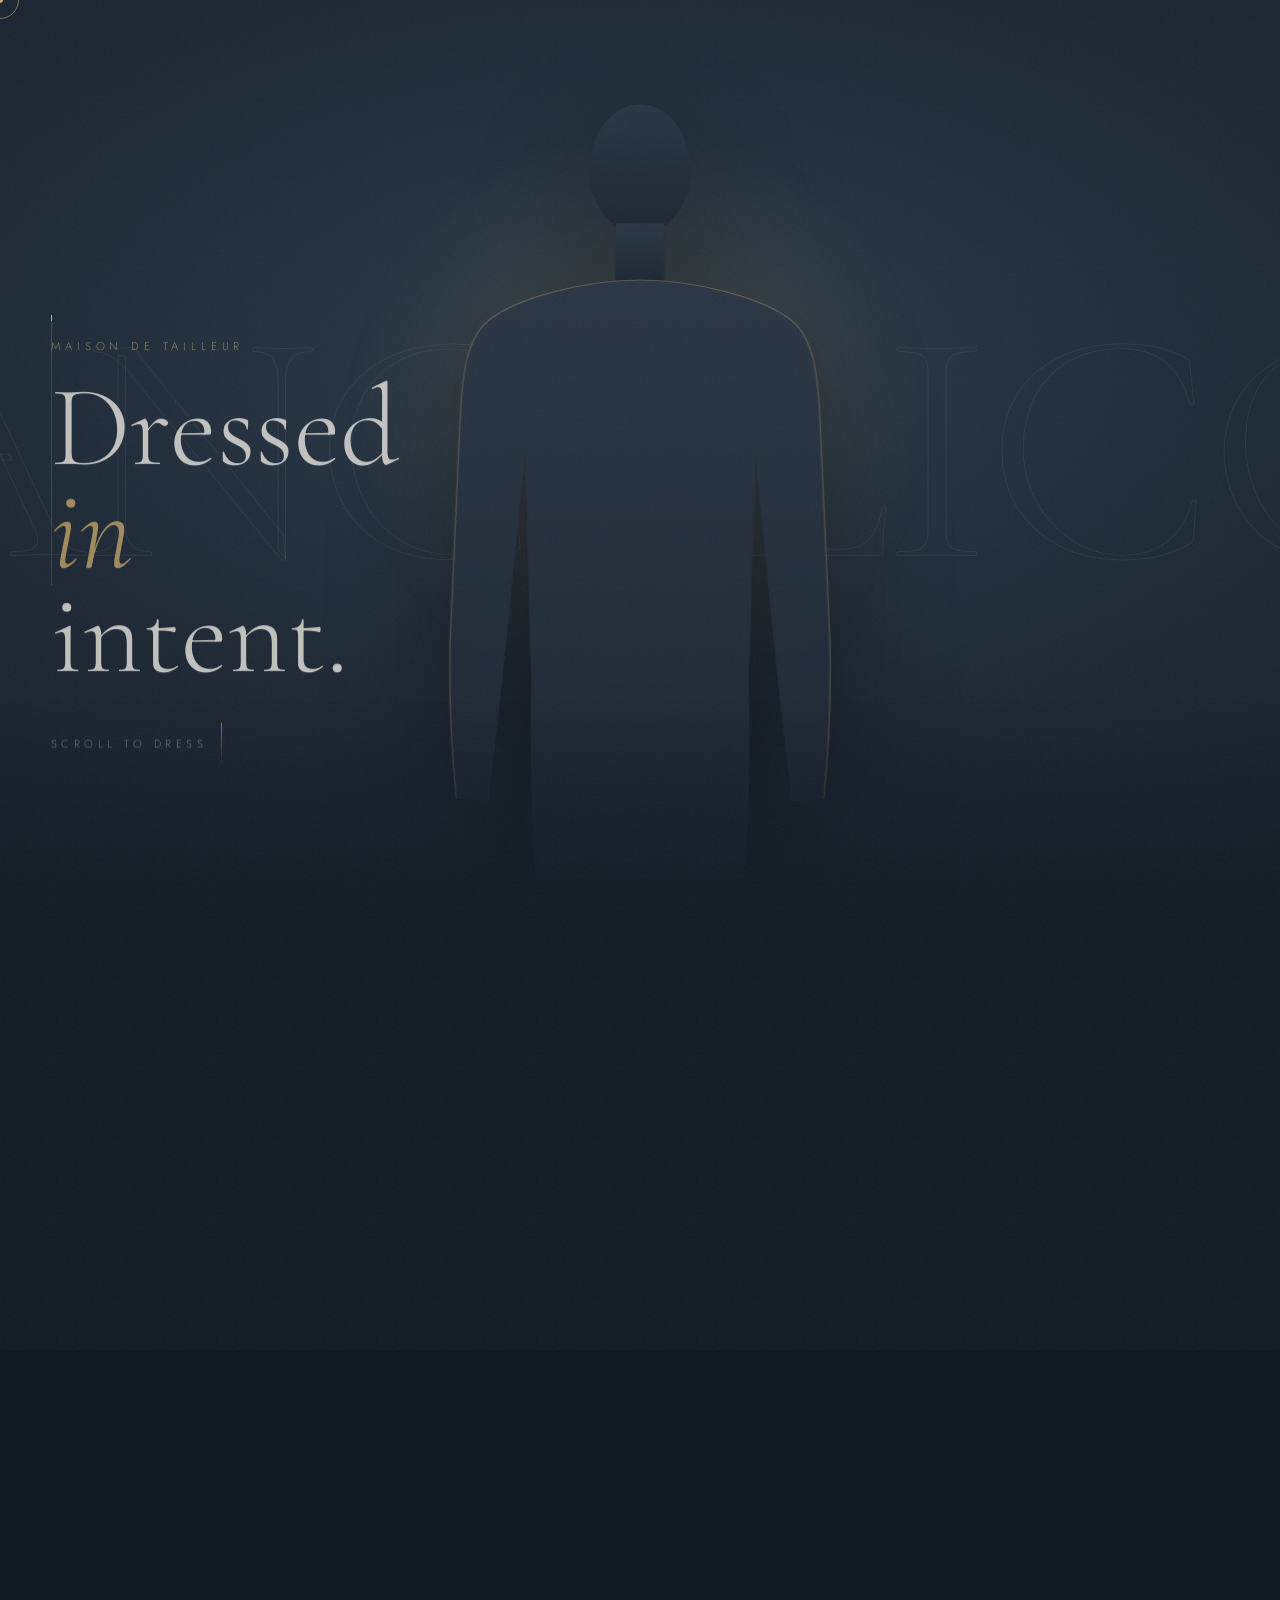
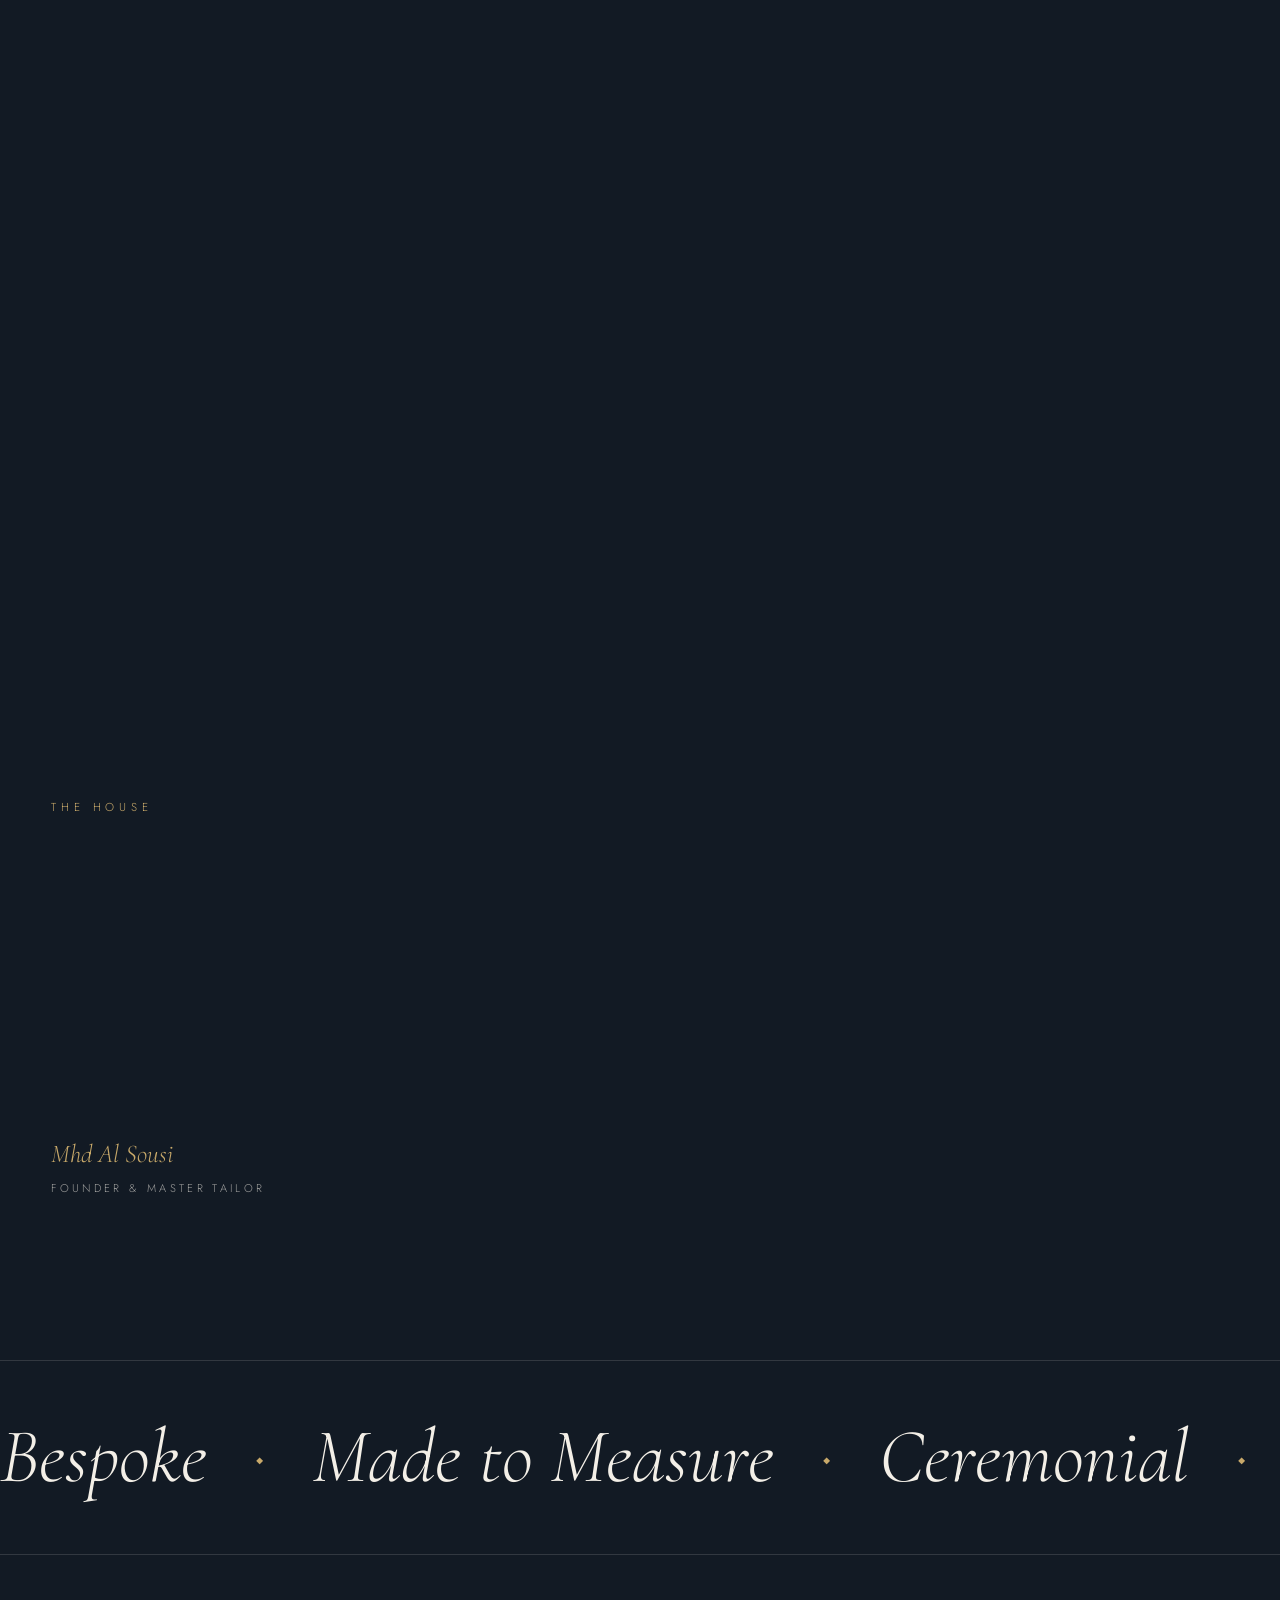
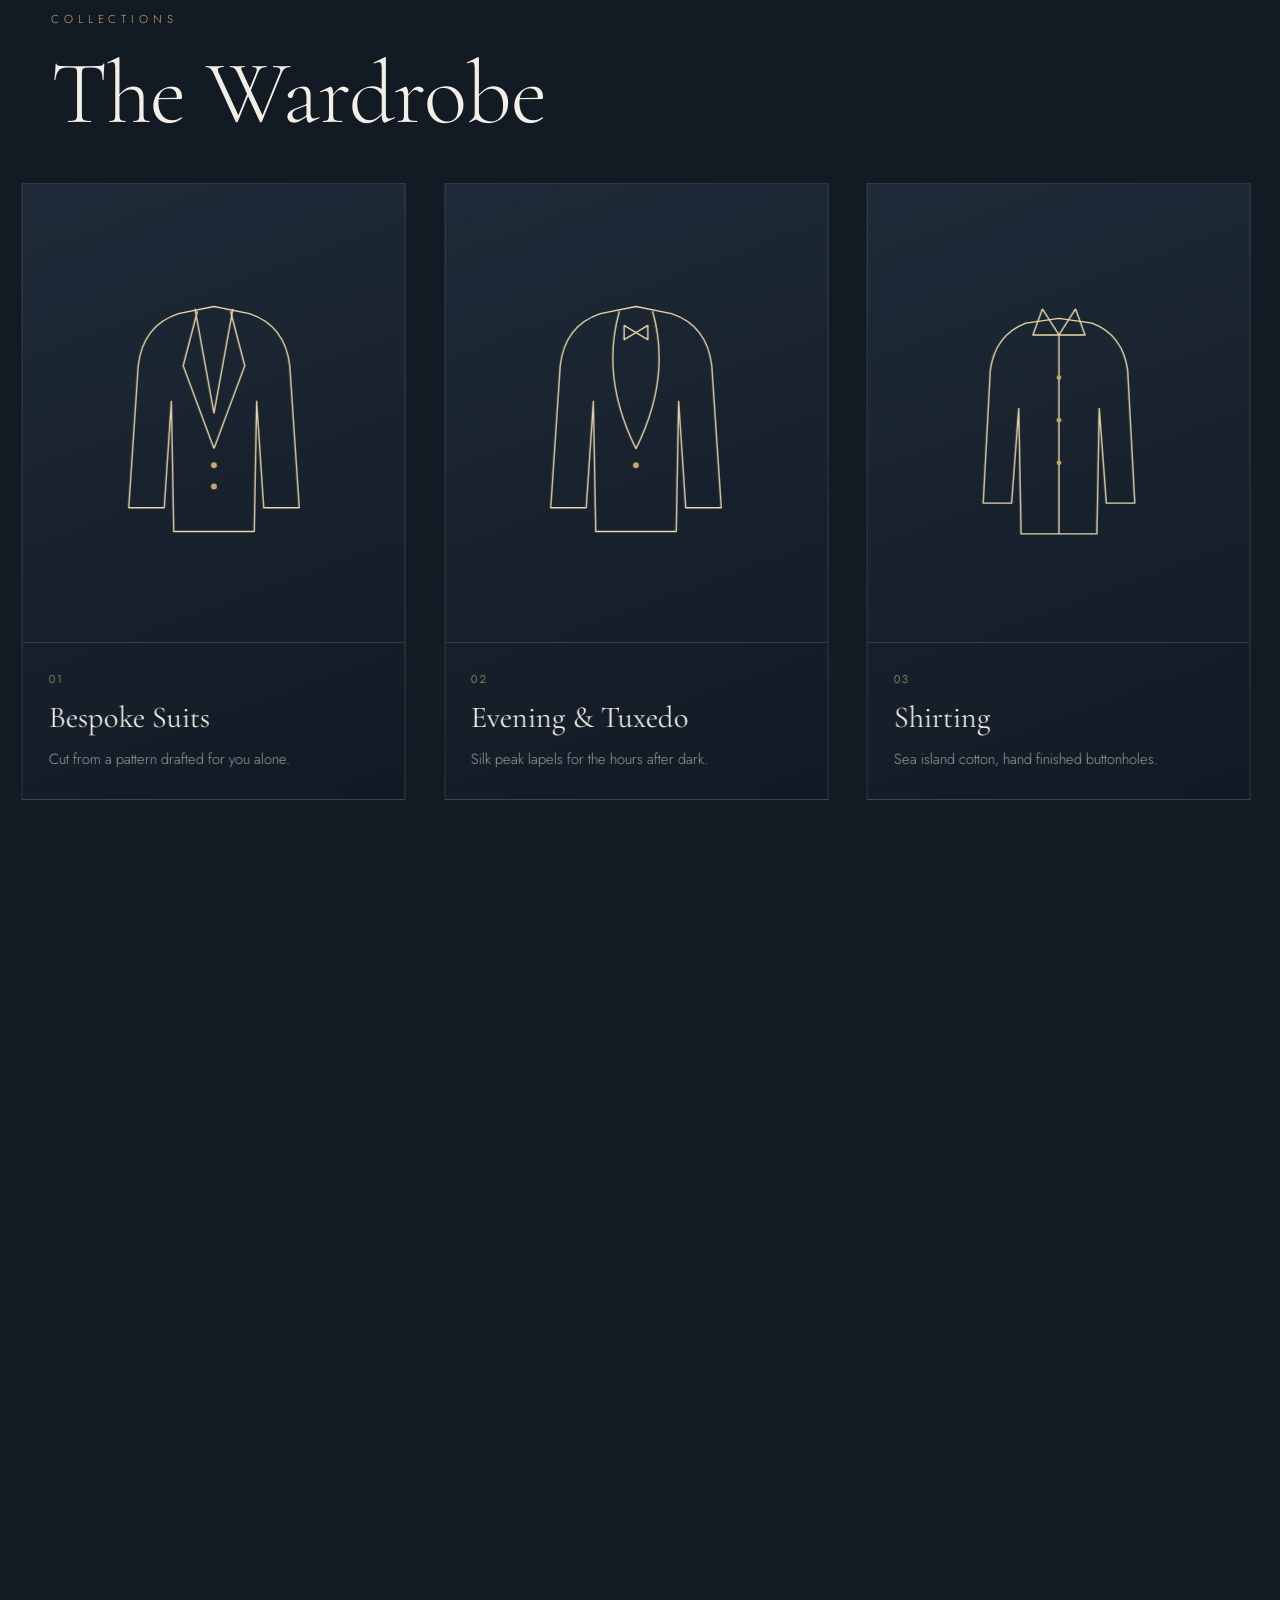
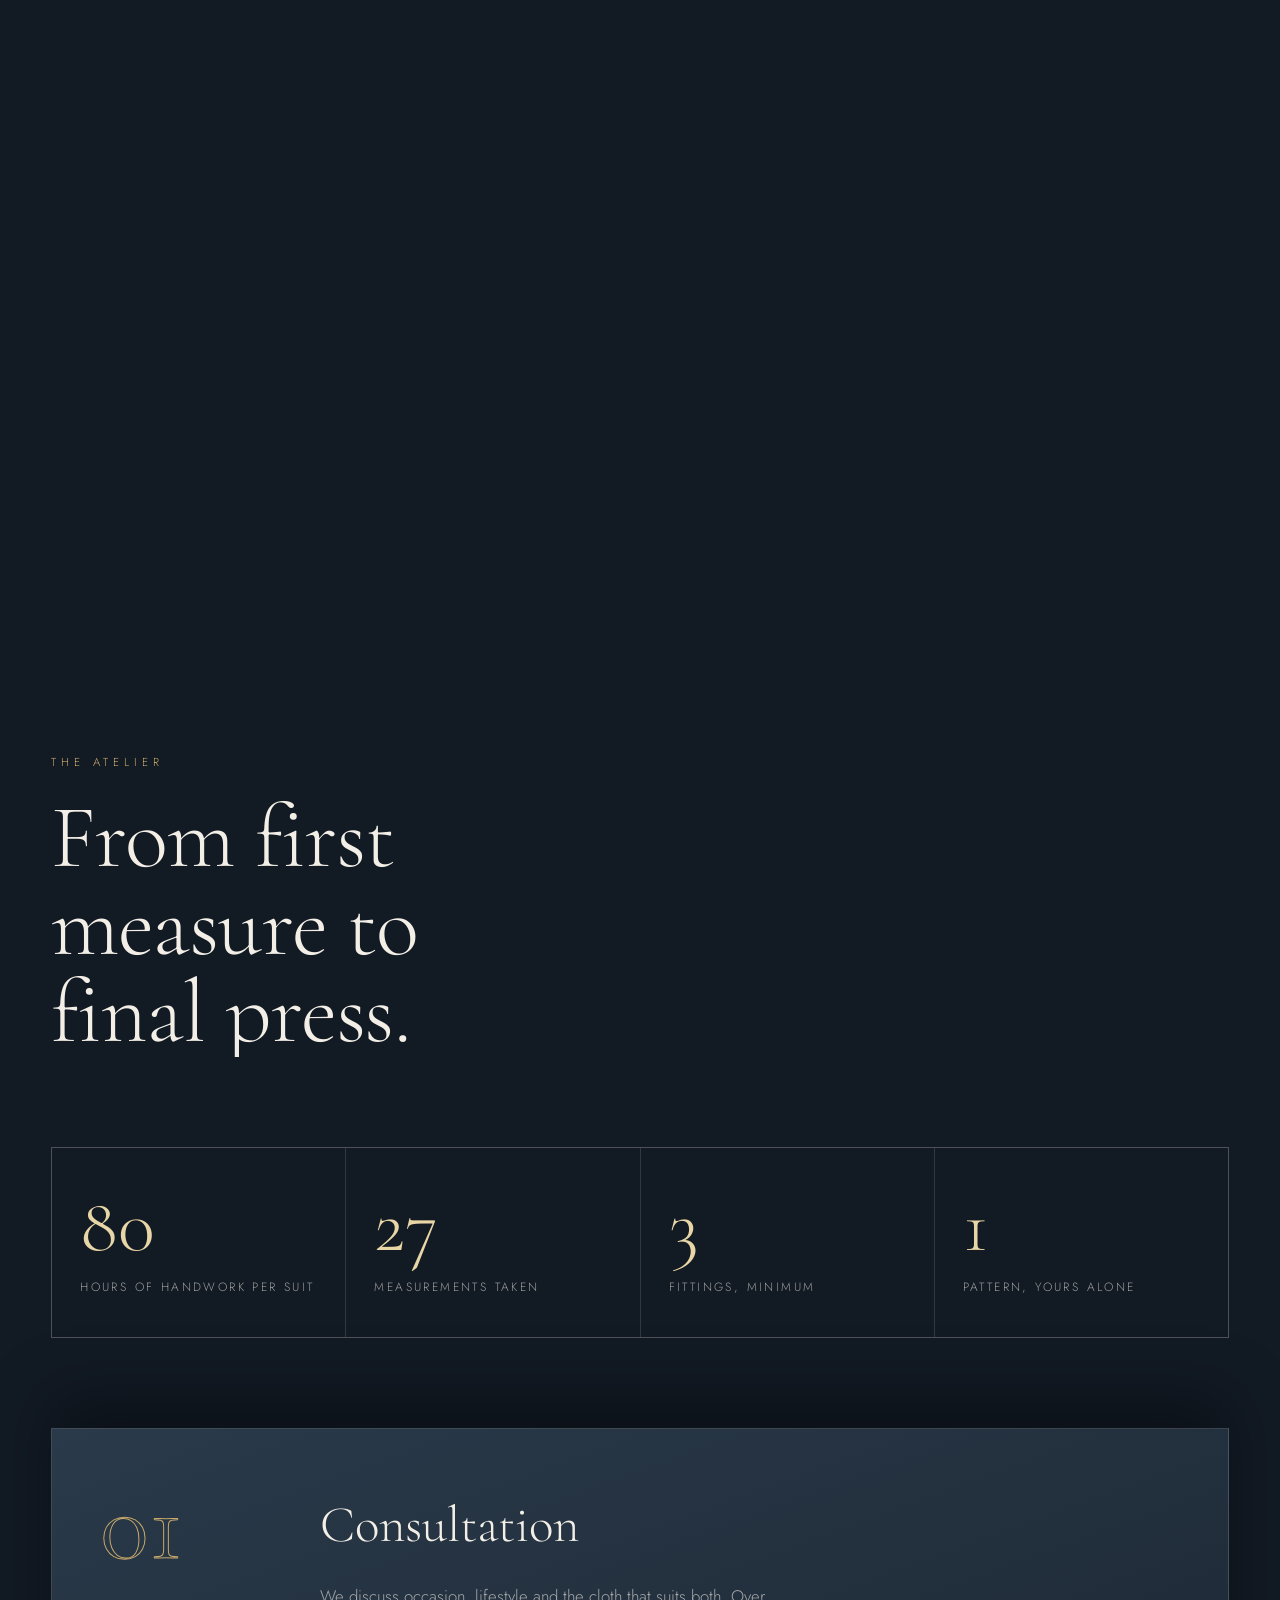
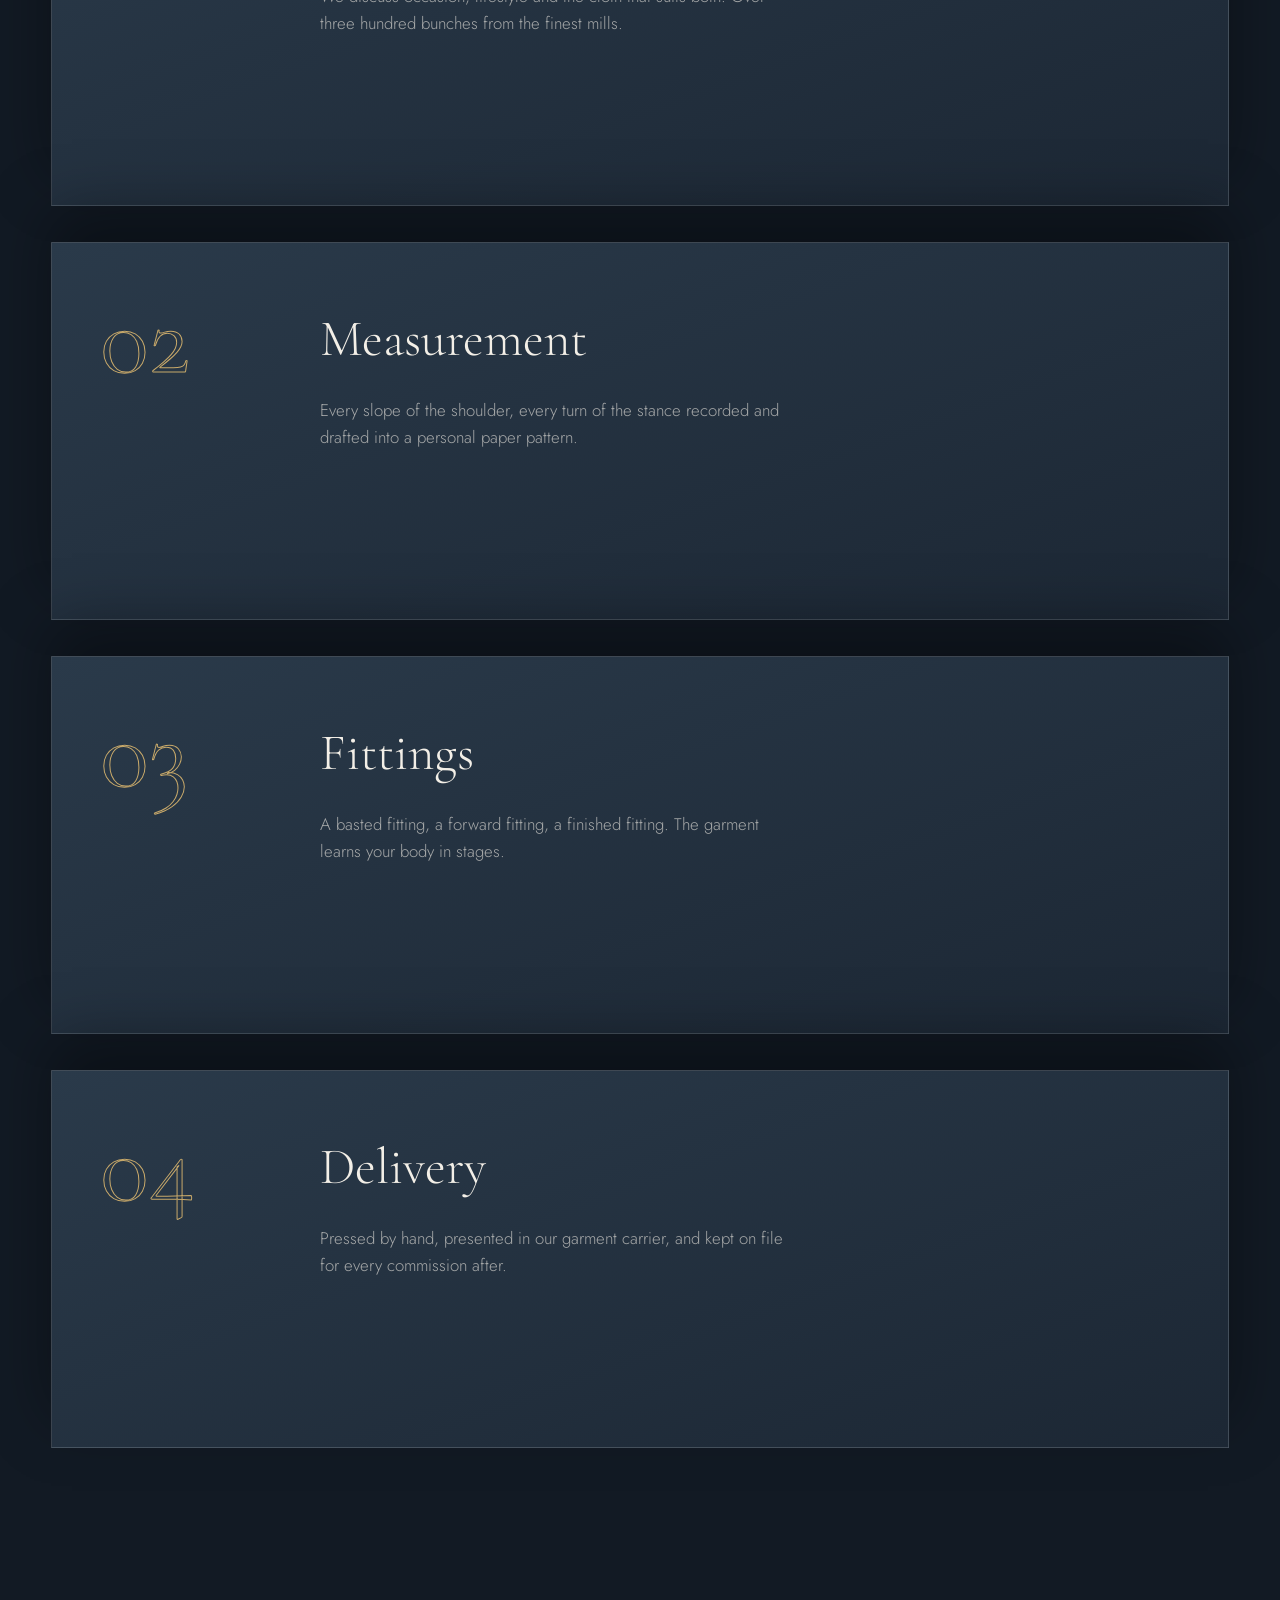
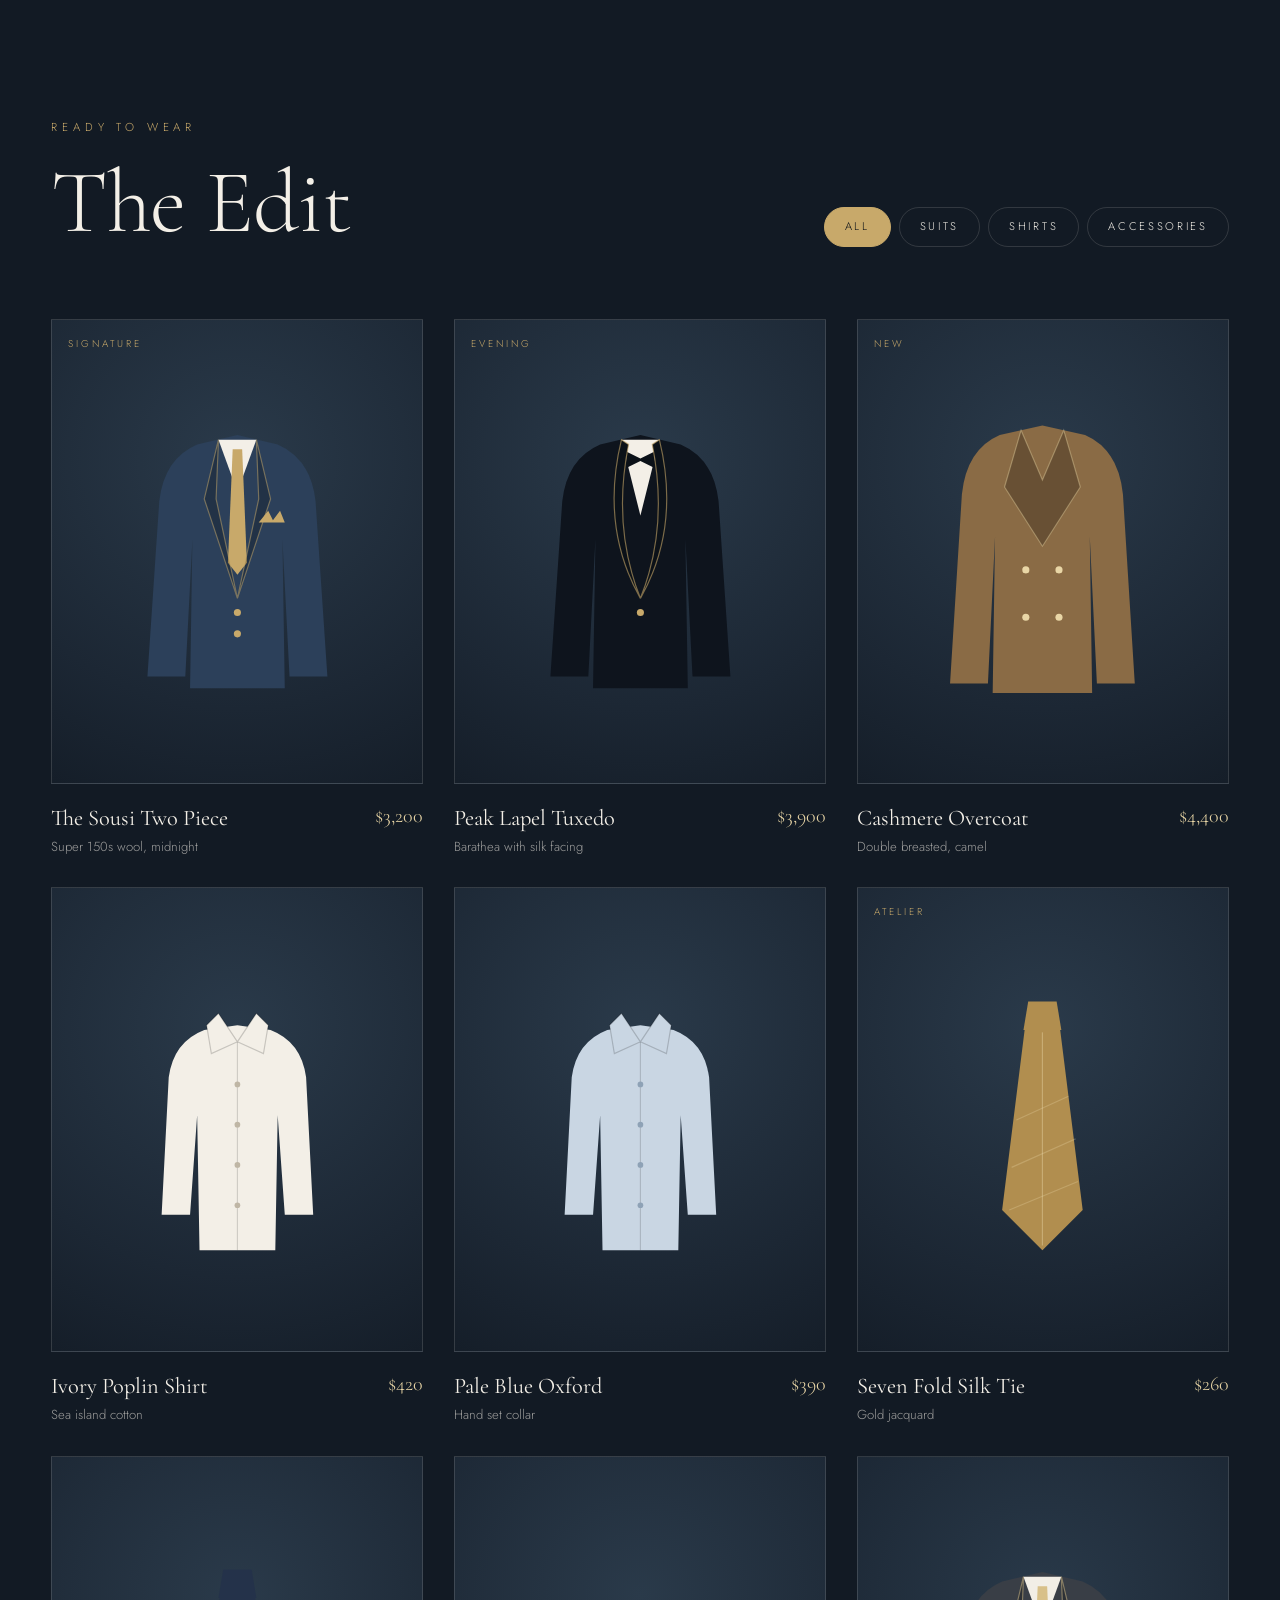
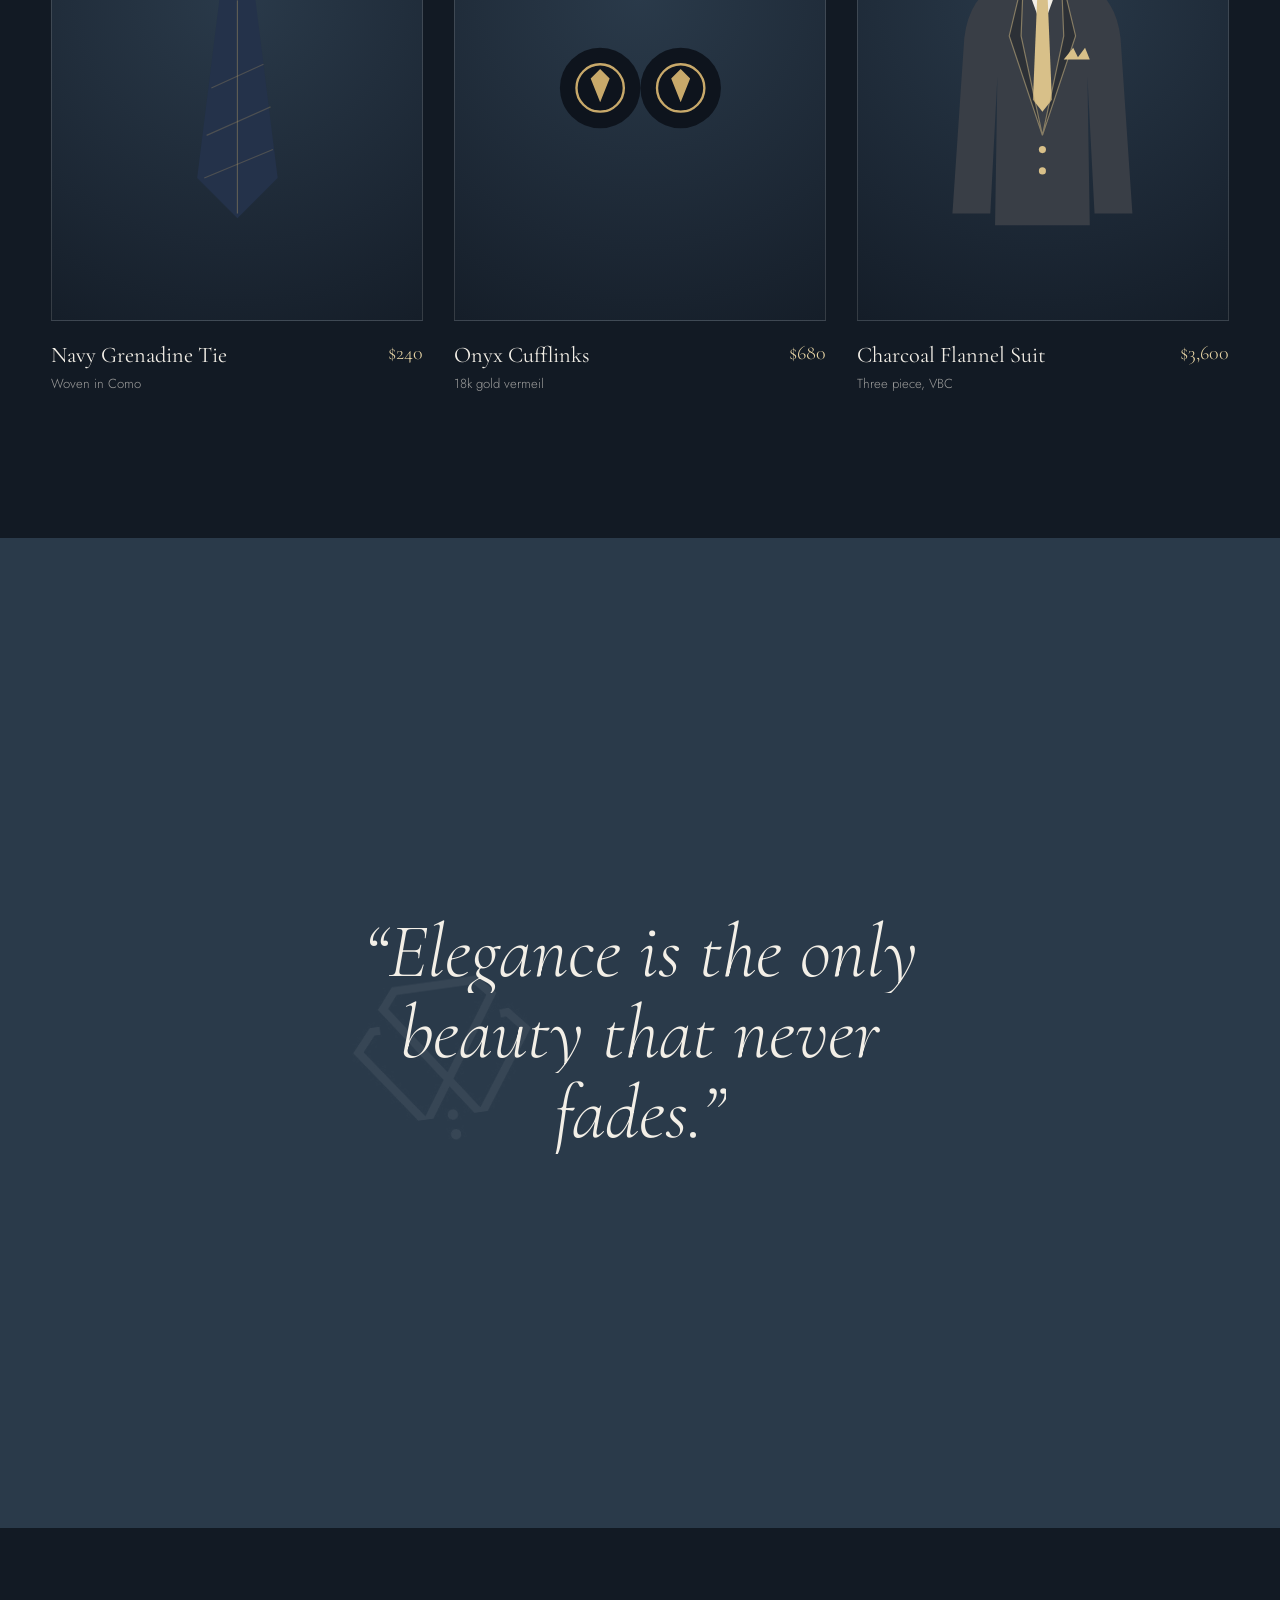
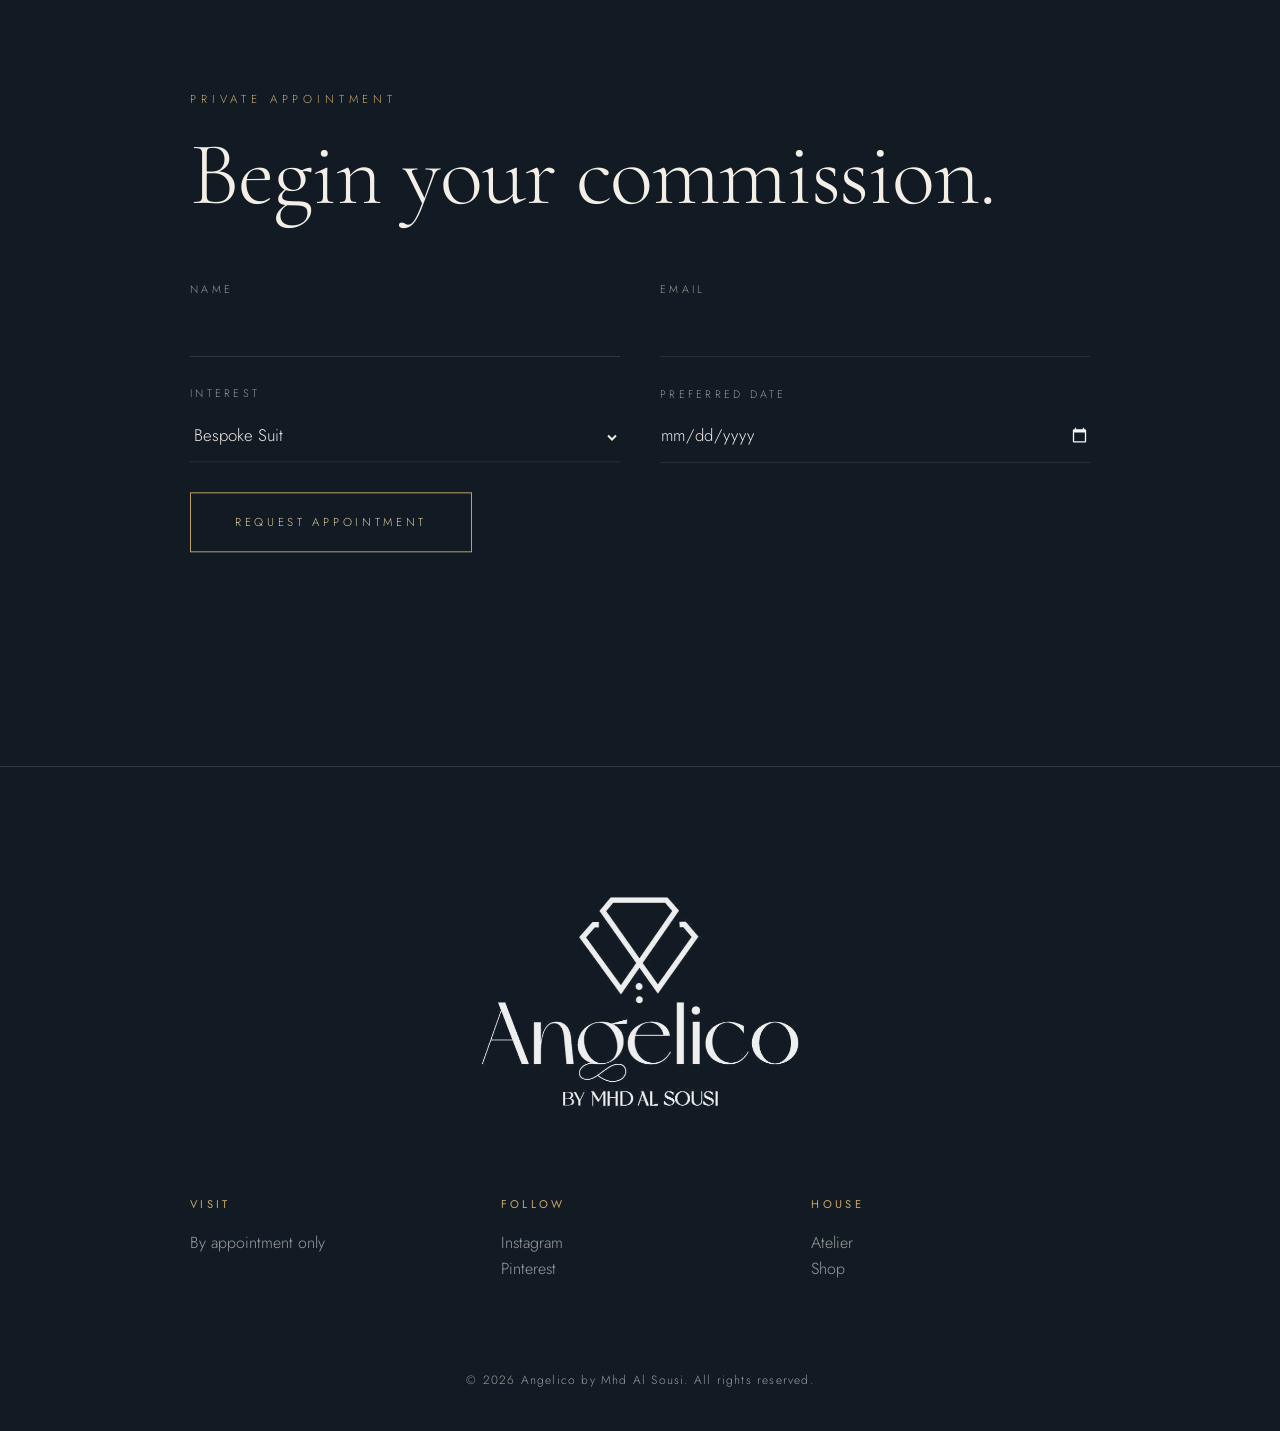
==== index.html @ 49f0f251 "Build Angelico luxury menswear storefront with scroll-dressed hero Pinned 600vh hero dresses a figur" ====
<!doctype html>
<html lang="en">
<head>
  <meta charset="utf-8" />
  <meta name="viewport" content="width=device-width, initial-scale=1" />
  <title>Angelico | By Mhd Al Sousi</title>
  <meta name="description" content="Angelico by Mhd Al Sousi. Bespoke tailoring and luxury menswear." />
  <meta name="theme-color" content="#121a24" />
  <link rel="icon" type="image/png" href="assets/brand/logo-mark.png" />
  <meta property="og:image" content="assets/brand/logo-original.jpg" />
  <link rel="preconnect" href="https://fonts.googleapis.com" />
  <link rel="preconnect" href="https://fonts.gstatic.com" crossorigin />
  <link href="https://fonts.googleapis.com/css2?family=Cormorant+Garamond:ital,wght@0,300;0,400;0,500;1,300;1,400&family=Jost:wght@300;400;500&display=swap" rel="stylesheet" />
  <link rel="stylesheet" href="css/style.css" />
</head>
<body class="is-loading">

  <!-- PRELOADER -->
  <div class="loader" aria-hidden="true">
    <div class="loader__mark"><img src="assets/brand/logo-mark.png" alt="" /></div>
    <div class="loader__bar"><span></span></div>
    <div class="loader__count">0</div>
  </div>

  <!-- CURSOR -->
  <div class="cursor" aria-hidden="true"><span class="cursor__dot"></span><span class="cursor__ring"><em>View</em></span></div>
  <div class="grain" aria-hidden="true"></div>

  <!-- NAV -->
  <header class="nav">
    <a href="#top" class="nav__brand" aria-label="Angelico home">
      <img src="assets/brand/logo-mark.png" alt="" class="nav__mark" />
      <img src="assets/brand/logo-wordmark.png" alt="Angelico" class="nav__word" />
    </a>
    <nav class="nav__links" aria-label="Primary">
      <a href="#collections" data-magnetic>Collections</a>
      <a href="#atelier" data-magnetic>Atelier</a>
      <a href="#shop" data-magnetic>Shop</a>
      <a href="#appointment" data-magnetic>Appointment</a>
    </nav>
    <div class="nav__actions">
      <button class="nav__bag" data-magnetic aria-label="Shopping bag">Bag <span class="nav__count">0</span></button>
      <button class="nav__burger" aria-label="Open menu" aria-expanded="false"><span></span><span></span></button>
    </div>
  </header>

  <div class="menu" aria-hidden="true">
    <ol>
      <li><a href="#collections"><small>01</small>Collections</a></li>
      <li><a href="#atelier"><small>02</small>Atelier</a></li>
      <li><a href="#shop"><small>03</small>Shop</a></li>
      <li><a href="#appointment"><small>04</small>Appointment</a></li>
    </ol>
  </div>

  <main id="top">

    <!-- HERO: pinned scroll sequence, a man being dressed in his suit -->
    <section class="hero" id="hero">
      <div class="hero__pin">
        <div class="hero__bg">
          <div class="hero__glow"></div>
          <div class="hero__giant" aria-hidden="true">ANGELICO</div>
        </div>

        <!-- Video frame sequence (Kling output). Activated by js/config.js -->
        <canvas class="hero__canvas" aria-hidden="true"></canvas>

        <!-- Fallback / default: animated illustrated figure -->
        <svg class="figure" viewBox="0 0 600 900" role="img" aria-label="A man being dressed in a tailored suit">
          <defs>
            <linearGradient id="gSkin" x1="0" y1="0" x2="0" y2="1">
              <stop offset="0" stop-color="#2a3646"/><stop offset="1" stop-color="#1b2431"/>
            </linearGradient>
            <linearGradient id="gShirt" x1="0" y1="0" x2="1" y2="1">
              <stop offset="0" stop-color="#f6f2ea"/><stop offset="1" stop-color="#d9d2c4"/>
            </linearGradient>
            <linearGradient id="gJacketL" x1="0" y1="0" x2="1" y2="0">
              <stop offset="0" stop-color="#162030"/><stop offset="1" stop-color="#2b3a4e"/>
            </linearGradient>
            <linearGradient id="gJacketR" x1="1" y1="0" x2="0" y2="0">
              <stop offset="0" stop-color="#121a27"/><stop offset="1" stop-color="#2b3a4e"/>
            </linearGradient>
            <linearGradient id="gTie" x1="0" y1="0" x2="0" y2="1">
              <stop offset="0" stop-color="#d9bd7f"/><stop offset="1" stop-color="#9c7b3f"/>
            </linearGradient>
            <linearGradient id="gGold" x1="0" y1="0" x2="1" y2="1">
              <stop offset="0" stop-color="#f0dca8"/><stop offset="1" stop-color="#a8843f"/>
            </linearGradient>
            <clipPath id="clipShirt"><rect class="clip-shirt" x="0" y="150" width="600" height="0"/></clipPath>
            <clipPath id="clipTie"><rect class="clip-tie" x="250" y="215" width="100" height="0"/></clipPath>
            <pattern id="pinstripe" width="9" height="9" patternUnits="userSpaceOnUse">
              <line x1="4.5" y1="0" x2="4.5" y2="9" stroke="#ffffff" stroke-opacity=".045" stroke-width="1"/>
            </pattern>
          </defs>

          <!-- Body (mannequin silhouette) -->
          <g class="f-body">
            <ellipse cx="300" cy="96" rx="50" ry="64" fill="url(#gSkin)" />
            <path d="M276 150 L276 206 Q300 218 324 206 L324 150 Z" fill="url(#gSkin)"/>
            <path d="M300 206 C250 206 180 222 150 246 C128 264 124 300 122 340 L112 560 Q110 640 118 720 L150 722 Q160 640 168 560 L186 380 L192 600 Q190 700 196 800 L404 800 Q410 700 408 600 L414 380 L432 560 Q440 640 450 722 L482 720 Q490 640 488 560 L478 340 C476 300 472 264 450 246 C420 222 350 206 300 206 Z" fill="url(#gSkin)"/>
            <path class="f-outline" d="M300 206 C250 206 180 222 150 246 C128 264 124 300 122 340 L112 560 Q110 640 118 720 M482 720 Q490 640 488 560 L478 340 C476 300 472 264 450 246 C420 222 350 206 300 206" fill="none" stroke="#c8a96a" stroke-opacity=".35" stroke-width="1.2"/>
          </g>

          <!-- Shirt -->
          <g class="f-shirt" clip-path="url(#clipShirt)">
            <path d="M300 214 C254 214 190 228 160 250 C140 266 136 300 134 340 L124 560 Q122 640 128 712 L160 714 Q168 640 176 560 L194 386 L198 600 Q196 700 202 800 L398 800 Q404 700 402 600 L406 386 L424 560 Q432 640 440 714 L472 712 Q478 640 476 560 L466 340 C464 300 460 266 440 250 C410 228 346 214 300 214 Z" fill="url(#gShirt)"/>
            <path d="M300 230 L300 800" stroke="#c9c1b1" stroke-width="1.2"/>
            <g fill="#bfb6a5"><circle cx="300" cy="300" r="3"/><circle cx="300" cy="380" r="3"/><circle cx="300" cy="460" r="3"/><circle cx="300" cy="540" r="3"/><circle cx="300" cy="620" r="3"/></g>
            <!-- collar -->
            <path d="M270 196 L300 236 L262 262 L254 214 Z" fill="#fbf8f2" stroke="#cfc7b7" stroke-width="1"/>
            <path d="M330 196 L300 236 L338 262 L346 214 Z" fill="#fbf8f2" stroke="#cfc7b7" stroke-width="1"/>
            <!-- cuffs -->
            <rect x="122" y="690" width="40" height="30" rx="3" fill="#fbf8f2"/>
            <rect x="438" y="690" width="40" height="30" rx="3" fill="#fbf8f2"/>
          </g>

          <!-- Tie -->
          <g class="f-tie" clip-path="url(#clipTie)">
            <path d="M288 226 L312 226 L316 248 L284 248 Z" fill="url(#gTie)"/>
            <path d="M286 248 L314 248 L330 560 L300 596 L270 560 Z" fill="url(#gTie)"/>
            <path d="M300 250 L300 590" stroke="#fff" stroke-opacity=".18" stroke-width="1"/>
          </g>

          <!-- Jacket: two panels that slide on, lapels echo the Angelico mark -->
          <g class="f-jacket">
            <g class="f-jacket-l">
              <path d="M298 212 C252 212 186 226 156 248 C134 264 130 300 128 340 L116 560 Q114 640 120 700 L166 702 Q172 640 180 560 L192 400 L194 620 Q192 700 194 808 L300 808 L300 596 L232 330 Z" fill="url(#gJacketL)"/>
              <path d="M298 212 C252 212 186 226 156 248 C134 264 130 300 128 340 L116 560 Q114 640 120 700 L166 702 Q172 640 180 560 L192 400 L194 620 Q192 700 194 808 L300 808 L300 596 L232 330 Z" fill="url(#pinstripe)"/>
              <!-- left lapel -->
              <path class="lapel" d="M262 206 L232 330 L300 596 L250 330 L246 300 L214 258 Z" fill="#1d2939" stroke="#c8a96a" stroke-opacity=".55" stroke-width="1.2"/>
              <!-- pocket square (wearer's left = viewer's right lives on right panel); flap pocket -->
              <path d="M212 640 L272 640" stroke="#0c121b" stroke-width="3" stroke-linecap="round"/>
            </g>
            <g class="f-jacket-r">
              <path d="M302 212 C348 212 414 226 444 248 C466 264 470 300 472 340 L484 560 Q486 640 480 700 L434 702 Q428 640 420 560 L408 400 L406 620 Q408 700 406 808 L300 808 L300 596 L368 330 Z" fill="url(#gJacketR)"/>
              <path d="M302 212 C348 212 414 226 444 248 C466 264 470 300 472 340 L484 560 Q486 640 480 700 L434 702 Q428 640 420 560 L408 400 L406 620 Q408 700 406 808 L300 808 L300 596 L368 330 Z" fill="url(#pinstripe)"/>
              <path class="lapel" d="M338 206 L368 330 L300 596 L350 330 L354 300 L386 258 Z" fill="#1d2939" stroke="#c8a96a" stroke-opacity=".55" stroke-width="1.2"/>
              <path d="M342 410 L392 410" stroke="#0c121b" stroke-width="3" stroke-linecap="round"/>
              <path d="M328 640 L388 640" stroke="#0c121b" stroke-width="3" stroke-linecap="round"/>
            </g>
          </g>

          <!-- Finishing: buttons (the two dots of the mark), pocket square, cufflinks -->
          <g class="f-finish">
            <circle class="btn" cx="300" cy="620" r="6" fill="url(#gGold)"/>
            <circle class="btn" cx="300" cy="660" r="6" fill="url(#gGold)"/>
            <path class="square" d="M346 410 L362 386 L372 404 L382 384 L390 410 Z" fill="url(#gGold)"/>
            <circle class="cuff" cx="142" cy="706" r="5" fill="url(#gGold)"/>
            <circle class="cuff" cx="458" cy="706" r="5" fill="url(#gGold)"/>
            <path class="f-trace" d="M300 212 C252 212 186 226 156 248 C134 264 130 300 128 340 L116 560 Q114 640 120 700 M300 212 C348 212 414 226 444 248 C466 264 470 300 472 340 L484 560 Q486 640 480 700 M262 206 L232 330 L300 596 L368 330 L338 206" fill="none" stroke="url(#gGold)" stroke-width="1.6"/>
          </g>
        </svg>

        <!-- Stage captions -->
        <div class="hero__intro">
          <p class="eyebrow">Maison de Tailleur</p>
          <h1 class="hero__title"><span>Dressed</span><span><em>in</em> intent.</span></h1>
          <p class="hero__scroll">Scroll to dress <i></i></p>
        </div>

        <ol class="stages">
          <li class="stage" data-stage="1"><small>I</small><h2>The Shirt</h2><p>Two fold Egyptian cotton, hand set collar, mother of pearl buttons.</p></li>
          <li class="stage" data-stage="2"><small>II</small><h2>The Tie</h2><p>Seven fold silk, cut on the bias so it falls with quiet weight.</p></li>
          <li class="stage" data-stage="3"><small>III</small><h2>The Jacket</h2><p>Full floating canvas. Lapels drawn from the Angelico mark.</p></li>
          <li class="stage" data-stage="4"><small>IV</small><h2>The Finish</h2><p>Horn buttons, a folded silk square. Nothing loud. Nothing missing.</p></li>
        </ol>

        <div class="hero__progress" aria-hidden="true"><span></span></div>

        <div class="hero__final">
          <img src="assets/brand/logo-lockup.png" alt="Angelico by Mhd Al Sousi" />
        </div>
      </div>
    </section>

    <!-- MANIFESTO -->
    <section class="manifesto">
      <p class="eyebrow">The House</p>
      <p class="manifesto__text" data-split>A suit is not worn. It is inhabited. At Angelico every garment begins with the man who will carry it, his posture, his stride, the way he enters a room. We cut for that moment.</p>
      <div class="manifesto__sig">Mhd Al Sousi <span>Founder &amp; Master Tailor</span></div>
    </section>

    <!-- MARQUEE -->
    <div class="marquee" aria-hidden="true">
      <div class="marquee__track">
        <span>Bespoke</span><i>&#9670;</i><span>Made to Measure</span><i>&#9670;</i><span>Ceremonial</span><i>&#9670;</i><span>Evening Wear</span><i>&#9670;</i>
        <span>Bespoke</span><i>&#9670;</i><span>Made to Measure</span><i>&#9670;</i><span>Ceremonial</span><i>&#9670;</i><span>Evening Wear</span><i>&#9670;</i>
      </div>
    </div>

    <!-- COLLECTIONS: horizontal pinned scroll -->
    <section class="collections" id="collections">
      <div class="collections__pin">
        <header class="collections__head">
          <p class="eyebrow">Collections</p>
          <h2 class="display">The Wardrobe</h2>
        </header>
        <div class="collections__track">
          <article class="card" data-cursor>
            <div class="card__art"><svg viewBox="0 0 200 240"><path d="M100 30 L70 36 Q40 46 36 80 L28 200 L58 200 L64 110 L66 220 L134 220 L136 110 L142 200 L172 200 L164 80 Q160 46 130 36 Z"/><path d="M84 32 L100 120 L116 32"/><path d="M86 34 L74 80 L100 150 M114 34 L126 80 L100 150"/><circle cx="100" cy="164" r="2.5"/><circle cx="100" cy="182" r="2.5"/></svg></div>
            <div class="card__meta"><small>01</small><h3>Bespoke Suits</h3><p>Cut from a pattern drafted for you alone.</p></div>
          </article>
          <article class="card" data-cursor>
            <div class="card__art"><svg viewBox="0 0 200 240"><path d="M100 30 L70 36 Q40 46 36 80 L28 200 L58 200 L64 110 L66 220 L134 220 L136 110 L142 200 L172 200 L164 80 Q160 46 130 36 Z"/><path d="M86 34 Q70 90 100 150 Q130 90 114 34"/><path d="M90 46 L100 52 L110 46 L110 58 L100 52 L90 58 Z"/><circle cx="100" cy="164" r="2.5"/></svg></div>
            <div class="card__meta"><small>02</small><h3>Evening &amp; Tuxedo</h3><p>Silk peak lapels for the hours after dark.</p></div>
          </article>
          <article class="card" data-cursor>
            <div class="card__art"><svg viewBox="0 0 200 240"><path d="M100 40 L72 44 Q46 54 42 84 L36 196 L60 196 L66 116 L68 222 L132 222 L134 116 L140 196 L164 196 L158 84 Q154 54 128 44 Z"/><path d="M86 32 L100 54 L114 32 M86 32 L78 54 L100 54 L122 54 L114 32"/><path d="M100 54 L100 222"/><circle cx="100" cy="90" r="2"/><circle cx="100" cy="126" r="2"/><circle cx="100" cy="162" r="2"/></svg></div>
            <div class="card__meta"><small>03</small><h3>Shirting</h3><p>Sea island cotton, hand finished buttonholes.</p></div>
          </article>
          <article class="card" data-cursor>
            <div class="card__art"><svg viewBox="0 0 200 240"><path d="M100 22 L66 30 Q38 42 34 78 L24 226 L56 226 L62 110 L60 230 L140 230 L138 110 L144 226 L176 226 L166 78 Q162 42 134 30 Z"/><path d="M82 26 L70 72 L100 120 L130 72 L118 26"/><path d="M100 120 L100 230"/><circle cx="88" cy="140" r="2.5"/><circle cx="112" cy="140" r="2.5"/><circle cx="88" cy="180" r="2.5"/><circle cx="112" cy="180" r="2.5"/></svg></div>
            <div class="card__meta"><small>04</small><h3>Outerwear</h3><p>Cashmere overcoats built to outlast seasons.</p></div>
          </article>
          <article class="card" data-cursor>
            <div class="card__art"><svg viewBox="0 0 200 240"><circle cx="70" cy="100" r="26"/><circle cx="70" cy="100" r="14"/><circle cx="130" cy="100" r="26"/><circle cx="130" cy="100" r="14"/><path d="M60 170 L100 150 L140 170 L100 190 Z"/><path d="M100 150 L100 190"/></svg></div>
            <div class="card__meta"><small>05</small><h3>Accessories</h3><p>Cufflinks, silk ties, folded squares.</p></div>
          </article>
          <article class="card" data-cursor>
            <div class="card__art"><svg viewBox="0 0 200 240"><path d="M30 150 Q34 120 62 116 L104 112 Q120 100 132 112 L160 130 Q178 140 174 160 L172 168 L34 168 Z"/><path d="M34 168 L172 168 L170 176 L36 176 Z"/><path d="M104 112 L110 132 M116 108 L122 128 M128 112 L132 130"/></svg></div>
            <div class="card__meta"><small>06</small><h3>Footwear</h3><p>Goodyear welted oxfords in burnished calf.</p></div>
          </article>
        </div>
      </div>
    </section>

    <!-- ATELIER: process with stacking cards -->
    <section class="atelier" id="atelier">
      <header class="atelier__head">
        <p class="eyebrow">The Atelier</p>
        <h2 class="display" data-split>From first measure to final press.</h2>
      </header>
      <div class="stats">
        <div class="stat"><b data-count="80">0</b><span>Hours of handwork per suit</span></div>
        <div class="stat"><b data-count="27">0</b><span>Measurements taken</span></div>
        <div class="stat"><b data-count="3">0</b><span>Fittings, minimum</span></div>
        <div class="stat"><b data-count="1">0</b><span>Pattern, yours alone</span></div>
      </div>
      <div class="steps">
        <article class="step"><span class="step__n">01</span><div><h3>Consultation</h3><p>We discuss occasion, lifestyle and the cloth that suits both. Over three hundred bunches from the finest mills.</p></div></article>
        <article class="step"><span class="step__n">02</span><div><h3>Measurement</h3><p>Every slope of the shoulder, every turn of the stance recorded and drafted into a personal paper pattern.</p></div></article>
        <article class="step"><span class="step__n">03</span><div><h3>Fittings</h3><p>A basted fitting, a forward fitting, a finished fitting. The garment learns your body in stages.</p></div></article>
        <article class="step"><span class="step__n">04</span><div><h3>Delivery</h3><p>Pressed by hand, presented in our garment carrier, and kept on file for every commission after.</p></div></article>
      </div>
    </section>

    <!-- SHOP -->
    <section class="shop" id="shop">
      <header class="shop__head">
        <div><p class="eyebrow">Ready to Wear</p><h2 class="display">The Edit</h2></div>
        <div class="filters" role="tablist">
          <button class="is-active" data-filter="all">All</button>
          <button data-filter="suits">Suits</button>
          <button data-filter="shirts">Shirts</button>
          <button data-filter="acc">Accessories</button>
        </div>
      </header>
      <div class="grid" id="grid"></div>
    </section>

    <!-- QUOTE / PARALLAX -->
    <section class="quote">
      <div class="quote__mark"><img src="assets/brand/logo-mark.png" alt="" /></div>
      <blockquote data-split>“Elegance is the only beauty that never fades.”</blockquote>
    </section>

    <!-- APPOINTMENT -->
    <section class="appointment" id="appointment">
      <div class="appointment__inner">
        <p class="eyebrow">Private Appointment</p>
        <h2 class="display">Begin your commission.</h2>
        <form class="form" novalidate>
          <label><span>Name</span><input name="name" required autocomplete="name" /></label>
          <label><span>Email</span><input name="email" type="email" required autocomplete="email" /></label>
          <label><span>Interest</span>
            <select name="interest"><option>Bespoke Suit</option><option>Evening Wear</option><option>Wedding</option><option>Shirting</option></select>
          </label>
          <label><span>Preferred date</span><input name="date" type="date" /></label>
          <button type="submit" class="btn-gold" data-magnetic><span>Request appointment</span></button>
          <p class="form__msg" role="status" aria-live="polite"></p>
        </form>
      </div>
    </section>
  </main>

  <footer class="footer">
    <img src="assets/brand/logo-lockup.png" alt="Angelico by Mhd Al Sousi" class="footer__logo" />
    <div class="footer__cols">
      <div><h4>Visit</h4><p>By appointment only</p></div>
      <div><h4>Follow</h4><p><a href="#">Instagram</a><br /><a href="#">Pinterest</a></p></div>
      <div><h4>House</h4><p><a href="#atelier">Atelier</a><br /><a href="#shop">Shop</a></p></div>
    </div>
    <p class="footer__legal">© <span id="year"></span> Angelico by Mhd Al Sousi. All rights reserved.</p>
  </footer>

  <div class="toast" role="status" aria-live="polite"></div>

  <script src="js/vendor/gsap.min.js"></script>
  <script src="js/vendor/ScrollTrigger.min.js"></script>
  <script src="js/vendor/lenis.min.js"></script>
  <script src="js/config.js"></script>
  <script src="js/main.js"></script>
</body>
</html>
---- css/style.css ----
/* ==========================================================
   ANGELICO by Mhd Al Sousi
   Palette is sampled from the brand logo (#2A3A4A navy).
   ========================================================== */
:root {
  --navy: #2a3a4a;
  --navy-700: #1c2734;
  --navy-900: #121a24;
  --ink: #0b1118;
  --ivory: #f3efe7;
  --ivory-dim: rgba(243, 239, 231, 0.62);
  --line: rgba(243, 239, 231, 0.14);
  --gold: #c8a96a;
  --gold-2: #e9d6a6;
  --serif: "Cormorant Garamond", "Times New Roman", serif;
  --sans: "Jost", "Helvetica Neue", Arial, sans-serif;
  --ease: cubic-bezier(0.22, 1, 0.36, 1);
  --gutter: clamp(16px, 4vw, 64px);
}

*, *::before, *::after { box-sizing: border-box; }
html { -webkit-text-size-adjust: 100%; }
html.lenis, html.lenis body { height: auto; }
.lenis.lenis-smooth { scroll-behavior: auto !important; }
body {
  margin: 0;
  background: var(--navy-900);
  color: var(--ivory);
  font-family: var(--sans);
  font-weight: 300;
  line-height: 1.6;
  overflow-x: hidden;
  -webkit-font-smoothing: antialiased;
}
body.is-loading { overflow: hidden; }
img { max-width: 100%; display: block; }
a { color: inherit; text-decoration: none; }
button { font: inherit; color: inherit; background: none; border: 0; cursor: pointer; }
::selection { background: var(--gold); color: var(--ink); }

.eyebrow {
  font-family: var(--sans);
  font-size: 0.72rem;
  letter-spacing: 0.42em;
  text-transform: uppercase;
  color: var(--gold);
  margin: 0 0 1.4rem;
}
.display {
  font-family: var(--serif);
  font-weight: 300;
  font-size: clamp(2.6rem, 7vw, 6.4rem);
  line-height: 0.98;
  letter-spacing: -0.01em;
  margin: 0;
}

/* ---------- Grain ---------- */
.grain {
  position: fixed; inset: -50%;
  pointer-events: none; z-index: 90; opacity: 0.06;
  background-image: url("data:image/svg+xml,%3Csvg xmlns='http://www.w3.org/2000/svg' width='160' height='160'%3E%3Cfilter id='n'%3E%3CfeTurbulence type='fractalNoise' baseFrequency='.9' numOctaves='3' stitchTiles='stitch'/%3E%3C/filter%3E%3Crect width='100%25' height='100%25' filter='url(%23n)'/%3E%3C/svg%3E");
  animation: grain 1s steps(6) infinite;
}
@keyframes grain {
  0% { transform: translate(0, 0); } 20% { transform: translate(-3%, 2%); } 40% { transform: translate(2%, -3%); }
  60% { transform: translate(-2%, -1%); } 80% { transform: translate(3%, 3%); } 100% { transform: translate(0, 0); }
}

/* ---------- Loader ---------- */
.loader {
  position: fixed; inset: 0; z-index: 200;
  display: grid; place-items: center; align-content: center; gap: 28px;
  background: var(--navy);
}
.loader__mark { width: 120px; clip-path: inset(100% 0 0 0); }
.loader__bar { width: 180px; height: 1px; background: var(--line); overflow: hidden; }
.loader__bar span { display: block; height: 100%; width: 100%; background: var(--gold); transform: scaleX(0); transform-origin: left; }
.loader__count { font-family: var(--serif); font-size: 0.95rem; letter-spacing: 0.3em; color: var(--ivory-dim); }

/* ---------- Cursor ---------- */
.cursor { position: fixed; top: 0; left: 0; z-index: 150; pointer-events: none; display: none; }
.cursor__dot, .cursor__ring { position: absolute; top: 0; left: 0; border-radius: 50%; transform: translate(-50%, -50%); }
.cursor__dot { width: 6px; height: 6px; background: var(--gold); }
.cursor__ring {
  width: 38px; height: 38px; border: 1px solid rgba(200, 169, 106, 0.6);
  display: grid; place-items: center;
  transition: width .5s var(--ease), height .5s var(--ease), background .5s var(--ease), border-color .5s;
}
.cursor__ring em { font-style: normal; font-size: 0.62rem; letter-spacing: 0.3em; text-transform: uppercase; color: var(--ink); opacity: 0; transition: opacity .3s; }
.cursor.is-hover .cursor__ring { width: 64px; height: 64px; }
.cursor.is-view .cursor__ring { width: 96px; height: 96px; background: var(--gold); border-color: var(--gold); }
.cursor.is-view .cursor__ring em { opacity: 1; }
@media (hover: hover) and (pointer: fine) { .cursor { display: block; } }

/* ---------- Nav ---------- */
.nav {
  position: fixed; top: 0; left: 0; right: 0; z-index: 100;
  display: flex; align-items: center; justify-content: space-between;
  padding: 22px var(--gutter);
  transition: background .6s var(--ease), padding .6s var(--ease), translate .6s var(--ease);
}
.nav.is-scrolled { background: rgba(18, 26, 36, 0.72); backdrop-filter: blur(14px); -webkit-backdrop-filter: blur(14px); padding-top: 14px; padding-bottom: 14px; border-bottom: 1px solid var(--line); }
.nav.is-hidden { translate: 0 -100%; }
.nav__brand { display: flex; align-items: center; gap: 14px; }
.nav__mark { height: 34px; width: auto; }
.nav__word { height: 26px; width: auto; }
.nav__links { display: flex; gap: 40px; }
.nav__links a, .nav__bag {
  position: relative; display: inline-block;
  font-size: 0.72rem; letter-spacing: 0.28em; text-transform: uppercase;
}
.nav__links a::after {
  content: ""; position: absolute; left: 0; right: 0; bottom: -6px; height: 1px; background: var(--gold);
  transform: scaleX(0); transform-origin: right; transition: transform .6s var(--ease);
}
.nav__links a:hover::after { transform: scaleX(1); transform-origin: left; }
.nav__actions { display: flex; align-items: center; gap: 24px; }
.nav__count {
  display: inline-grid; place-items: center; min-width: 20px; height: 20px; margin-left: 6px;
  border-radius: 50%; background: var(--gold); color: var(--ink); font-size: 0.65rem; letter-spacing: 0;
}
.nav__burger { display: none; width: 32px; height: 20px; position: relative; }
.nav__burger span { position: absolute; left: 0; right: 0; height: 1px; background: var(--ivory); transition: transform .5s var(--ease), top .5s var(--ease); }
.nav__burger span:first-child { top: 6px; }
.nav__burger span:last-child { top: 14px; }
.nav__burger[aria-expanded="true"] span:first-child { top: 10px; transform: rotate(45deg); }
.nav__burger[aria-expanded="true"] span:last-child { top: 10px; transform: rotate(-45deg); }

.menu {
  position: fixed; inset: 0; z-index: 99; background: var(--navy);
  display: grid; align-items: center; padding: 0 var(--gutter);
  clip-path: circle(0% at calc(100% - 40px) 40px);
  transition: clip-path .9s var(--ease);
}
.menu.is-open { clip-path: circle(150% at calc(100% - 40px) 40px); }
.menu ol { list-style: none; margin: 0; padding: 0; }
.menu a { display: flex; align-items: baseline; gap: 18px; font-family: var(--serif); font-size: clamp(2.4rem, 11vw, 4.5rem); line-height: 1.25; }
.menu small { font-family: var(--sans); font-size: 0.7rem; color: var(--gold); letter-spacing: 0.2em; }

/* ---------- Hero ---------- */
.hero { position: relative; height: 600vh; }
.hero__pin { position: relative; height: 100vh; height: 100svh; overflow: hidden; }
.hero__bg { position: absolute; inset: 0; background: radial-gradient(120% 90% at 50% 40%, var(--navy) 0%, var(--navy-700) 45%, var(--navy-900) 100%); }
.hero__pin::after { content: ""; position: absolute; left: 0; right: 0; bottom: 0; height: 22vh; z-index: 2; pointer-events: none; background: linear-gradient(to bottom, rgba(18, 26, 36, 0), var(--navy-900)); }
.hero__glow {
  position: absolute; left: 50%; top: 46%; width: 70vmin; height: 70vmin; transform: translate(-50%, -50%);
  background: radial-gradient(circle, rgba(200, 169, 106, 0.22) 0%, rgba(200, 169, 106, 0) 65%);
  filter: blur(10px);
}
.hero__giant {
  position: absolute; left: 50%; top: 50%; transform: translate(-50%, -50%);
  font-family: var(--serif); font-weight: 300; font-size: 26vw; line-height: 1; white-space: nowrap;
  color: transparent; -webkit-text-stroke: 1px rgba(243, 239, 231, 0.07);
  letter-spacing: -0.02em; user-select: none;
}
.hero__canvas { position: absolute; inset: 0; width: 100%; height: 100%; display: none; }
.hero.has-sequence .hero__canvas { display: block; }
.hero.has-sequence .figure { display: none; }

.figure {
  position: absolute; left: 50%; bottom: 0; translate: -50% 0;
  height: min(92vh, 150vw); width: auto; max-width: none; overflow: visible;
  filter: drop-shadow(0 40px 60px rgba(0, 0, 0, 0.45));
}
.f-trace { stroke-dasharray: 2600; stroke-dashoffset: 2600; }
.f-finish .btn, .f-finish .square, .f-finish .cuff { transform-box: fill-box; transform-origin: center; }

.hero__intro {
  position: absolute; left: var(--gutter); bottom: 12vh; z-index: 3; max-width: 42ch;
}
.hero__title { font-family: var(--serif); font-weight: 300; font-size: clamp(3rem, 9vw, 8.5rem); line-height: 0.9; margin: 0; }
.hero__title span { display: block; overflow: hidden; }
.hero__title em { font-style: italic; color: var(--gold); }
.hero__scroll { margin-top: 2rem; font-size: 0.7rem; letter-spacing: 0.4em; text-transform: uppercase; color: var(--ivory-dim); display: flex; align-items: center; gap: 14px; }
.hero__scroll i { display: block; width: 1px; height: 44px; background: linear-gradient(var(--gold), transparent); animation: drip 2.2s var(--ease) infinite; transform-origin: top; }
@keyframes drip { 0% { transform: scaleY(0); } 50% { transform: scaleY(1); } 100% { transform: scaleY(1); opacity: 0; } }

.stages { list-style: none; margin: 0; padding: 0; position: absolute; right: var(--gutter); top: 50%; transform: translateY(-50%); width: min(340px, 40vw); z-index: 3; }
.stage { position: absolute; top: 0; left: 0; right: 0; translate: 0 -50%; opacity: 0; visibility: hidden; }
.stage small { display: block; font-family: var(--serif); font-style: italic; font-size: 1.1rem; color: var(--gold); margin-bottom: 0.4rem; }
.stage h2 { font-family: var(--serif); font-weight: 300; font-size: clamp(2.2rem, 4vw, 3.6rem); margin: 0 0 0.6rem; line-height: 1; }
.stage p { margin: 0; color: var(--ivory-dim); font-size: 0.95rem; }

.hero__progress { position: absolute; left: var(--gutter); top: 50%; width: 1px; height: 30vh; transform: translateY(-50%); background: var(--line); z-index: 3; }
.hero__progress span { display: block; width: 100%; height: 100%; background: var(--gold); transform: scaleY(0); transform-origin: top; }

.hero__final { position: absolute; left: 12vw; top: 50%; translate: 0 -50%; width: min(340px, 28vw); z-index: 4; opacity: 0; pointer-events: none; }

/* ---------- Manifesto ---------- */
.manifesto { padding: 22vh var(--gutter) 18vh; max-width: 1400px; margin: 0 auto; }
.manifesto__text { font-family: var(--serif); font-weight: 300; font-size: clamp(1.8rem, 4.2vw, 4rem); line-height: 1.15; margin: 0; }
.manifesto__sig { margin-top: 3rem; font-family: var(--serif); font-style: italic; font-size: 1.6rem; color: var(--gold); }
.manifesto__sig span { display: block; font-family: var(--sans); font-style: normal; font-size: 0.7rem; letter-spacing: 0.3em; text-transform: uppercase; color: var(--ivory-dim); margin-top: 0.3rem; }
[data-split] .w { display: inline-block; overflow: hidden; vertical-align: top; }
[data-split] .w > span { display: inline-block; will-change: transform; }

/* ---------- Marquee ---------- */
.marquee { border-top: 1px solid var(--line); border-bottom: 1px solid var(--line); overflow: hidden; padding: 2.2rem 0; }
.marquee__track { display: flex; align-items: center; gap: 3rem; width: max-content; font-family: var(--serif); font-size: clamp(2.4rem, 6vw, 5rem); font-weight: 300; font-style: italic; white-space: nowrap; }
.marquee__track i { font-style: normal; font-size: 0.4em; color: var(--gold); }

/* ---------- Collections ---------- */
.collections { position: relative; }
.collections__pin { height: 100vh; height: 100svh; display: flex; flex-direction: column; justify-content: center; overflow: hidden; }
.collections__head { padding: 0 var(--gutter); margin-bottom: 5vh; }
.collections__track { display: flex; gap: clamp(16px, 3vw, 40px); padding: 0 var(--gutter); width: max-content; will-change: transform; }
.card {
  position: relative; width: clamp(260px, 30vw, 420px); flex: none;
  border: 1px solid var(--line); background: linear-gradient(160deg, rgba(42, 58, 74, 0.55), rgba(18, 26, 36, 0.4));
  overflow: hidden; transition: border-color .6s var(--ease);
}
.card:hover { border-color: rgba(200, 169, 106, 0.5); }
.card__art { aspect-ratio: 5 / 6; display: grid; place-items: center; position: relative; }
.card__art::before {
  content: ""; position: absolute; inset: 0;
  background: radial-gradient(circle at 50% 60%, rgba(200, 169, 106, 0.18), transparent 60%);
  opacity: 0; transition: opacity .8s var(--ease);
}
.card:hover .card__art::before { opacity: 1; }
.card__art svg { width: 62%; overflow: visible; fill: none; stroke: var(--gold-2); stroke-width: 1.2; stroke-linejoin: round; transition: transform 1s var(--ease); }
.card:hover .card__art svg { transform: scale(1.06) translateY(-4px); }
.card__art svg circle { fill: var(--gold); stroke: none; }
.card__meta { padding: 22px 26px 28px; border-top: 1px solid var(--line); }
.card__meta small { color: var(--gold); letter-spacing: 0.2em; font-size: 0.7rem; }
.card__meta h3 { font-family: var(--serif); font-weight: 400; font-size: 1.9rem; margin: 0.2rem 0 0.3rem; }
.card__meta p { margin: 0; color: var(--ivory-dim); font-size: 0.92rem; }

/* ---------- Atelier ---------- */
.atelier { padding: 20vh var(--gutter) 10vh; max-width: 1400px; margin: 0 auto; }
.atelier__head .display { max-width: 12ch; }
.stats { display: grid; grid-template-columns: repeat(4, 1fr); gap: 1px; background: var(--line); border: 1px solid var(--line); margin: 10vh 0; }
.stat { background: var(--navy-900); padding: 40px 28px; }
.stat b { display: block; font-family: var(--serif); font-weight: 300; font-size: clamp(3rem, 6vw, 5.4rem); line-height: 1; color: var(--gold-2); }
.stat span { display: block; margin-top: 0.8rem; font-size: 0.75rem; letter-spacing: 0.2em; text-transform: uppercase; color: var(--ivory-dim); }
.steps { display: grid; gap: 0; }
.step {
  position: sticky; top: 14vh;
  display: grid; grid-template-columns: 180px 1fr; gap: 40px; align-items: start;
  padding: 56px 48px; min-height: 42vh;
  background: linear-gradient(160deg, var(--navy) 0%, var(--navy-700) 100%);
  border: 1px solid var(--line); margin-bottom: 4vh;
  box-shadow: 0 -30px 60px rgba(0, 0, 0, 0.35);
  transform-origin: center top;
}
.step__n { font-family: var(--serif); font-size: clamp(4rem, 8vw, 7rem); line-height: 0.8; color: transparent; -webkit-text-stroke: 1px var(--gold); }
.step h3 { font-family: var(--serif); font-weight: 300; font-size: clamp(2rem, 4vw, 3.4rem); margin: 0 0 1rem; }
.step p { margin: 0; color: var(--ivory-dim); max-width: 48ch; font-size: 1.05rem; }

/* ---------- Shop ---------- */
.shop { padding: 16vh var(--gutter); max-width: 1500px; margin: 0 auto; }
.shop__head { display: flex; justify-content: space-between; align-items: flex-end; gap: 32px; flex-wrap: wrap; margin-bottom: 8vh; }
.filters { display: flex; gap: 8px; flex-wrap: wrap; }
.filters button { padding: 10px 20px; border: 1px solid var(--line); border-radius: 999px; font-size: 0.7rem; letter-spacing: 0.24em; text-transform: uppercase; transition: background .4s, color .4s, border-color .4s; }
.filters button:hover { border-color: var(--gold); }
.filters button.is-active { background: var(--gold); color: var(--ink); border-color: var(--gold); }
.grid { display: grid; grid-template-columns: repeat(3, 1fr); gap: clamp(16px, 2.4vw, 36px); }
.product { position: relative; }
.product__media {
  position: relative; aspect-ratio: 4 / 5; overflow: hidden;
  background: radial-gradient(120% 90% at 50% 30%, var(--navy) 0%, var(--navy-700) 60%, var(--navy-900) 100%);
  border: 1px solid var(--line);
}
.product__media svg { position: absolute; inset: 12% 18%; width: 64%; height: 76%; overflow: visible; transition: transform 1.1s var(--ease); }
.product:hover .product__media svg { transform: scale(1.05); }
.product__tag { position: absolute; top: 16px; left: 16px; font-size: 0.62rem; letter-spacing: 0.3em; text-transform: uppercase; color: var(--gold); }
.product__add {
  position: absolute; left: 16px; right: 16px; bottom: 16px; padding: 14px; text-align: center;
  background: var(--ivory); color: var(--ink); font-size: 0.7rem; letter-spacing: 0.28em; text-transform: uppercase;
  transform: translateY(140%); transition: transform .6s var(--ease), background .3s;
}
.product:hover .product__add, .product__add:focus-visible { transform: translateY(0); }
.product__add:hover { background: var(--gold); }
.product__info { display: flex; justify-content: space-between; gap: 16px; padding-top: 16px; }
.product__info h3 { font-family: var(--serif); font-weight: 400; font-size: 1.4rem; margin: 0; }
.product__info p { margin: 0; color: var(--ivory-dim); font-size: 0.82rem; }
.product__price { font-family: var(--serif); font-size: 1.25rem; color: var(--gold-2); white-space: nowrap; }
.product.is-hidden { display: none; }

/* ---------- Quote ---------- */
.quote { position: relative; min-height: 110vh; display: grid; place-items: center; text-align: center; padding: 0 var(--gutter); overflow: hidden; background: var(--navy); }
.quote__mark { position: absolute; width: min(70vw, 720px); opacity: 0.06; left: 50%; top: 50%; transform: translate(-50%, -50%); }
.quote blockquote { position: relative; margin: 0; font-family: var(--serif); font-style: italic; font-weight: 300; font-size: clamp(2.4rem, 6vw, 5.6rem); line-height: 1.05; max-width: 18ch; }

/* ---------- Appointment ---------- */
.appointment { padding: 18vh var(--gutter); }
.appointment__inner { max-width: 900px; margin: 0 auto; }
.form { display: grid; grid-template-columns: 1fr 1fr; gap: 28px 40px; margin-top: 7vh; }
.form label { display: grid; gap: 8px; }
.form label span { font-size: 0.68rem; letter-spacing: 0.3em; text-transform: uppercase; color: var(--ivory-dim); }
.form input, .form select {
  font: inherit; color: var(--ivory); background: transparent; border: 0; border-bottom: 1px solid var(--line);
  padding: 10px 0 12px; font-size: 1.05rem; border-radius: 0; transition: border-color .4s; color-scheme: dark;
}
.form select option { background: var(--navy-900); }
.form input:focus, .form select:focus { outline: none; border-color: var(--gold); }
.btn-gold {
  grid-column: 1 / -1; justify-self: start; position: relative; overflow: hidden;
  padding: 20px 44px; border: 1px solid var(--gold); color: var(--gold-2);
  font-size: 0.72rem; letter-spacing: 0.32em; text-transform: uppercase;
}
.btn-gold::before { content: ""; position: absolute; inset: 0; background: var(--gold); transform: translateY(101%); transition: transform .6s var(--ease); }
.btn-gold span { position: relative; transition: color .4s; }
.btn-gold:hover::before { transform: translateY(0); }
.btn-gold:hover span { color: var(--ink); }
.form__msg { grid-column: 1 / -1; margin: 0; color: var(--gold-2); min-height: 1.6em; }

/* ---------- Footer ---------- */
.footer { padding: 14vh var(--gutter) 40px; border-top: 1px solid var(--line); background: var(--navy-900); text-align: center; }
.footer__logo { width: min(320px, 70vw); margin: 0 auto 10vh; }
.footer__cols { display: grid; grid-template-columns: repeat(3, 1fr); gap: 32px; max-width: 900px; margin: 0 auto 10vh; text-align: left; }
.footer h4 { font-weight: 400; font-size: 0.7rem; letter-spacing: 0.3em; text-transform: uppercase; color: var(--gold); margin: 0 0 1rem; }
.footer p { margin: 0; color: var(--ivory-dim); }
.footer a:hover { color: var(--gold-2); }
.footer__legal { font-size: 0.75rem; letter-spacing: 0.1em; }

/* ---------- Toast ---------- */
.toast {
  position: fixed; left: 50%; bottom: 28px; z-index: 120; transform: translate(-50%, 220%); visibility: hidden;
  padding: 14px 26px; background: var(--ivory); color: var(--ink); font-size: 0.75rem; letter-spacing: 0.2em; text-transform: uppercase;
  transition: transform .6s var(--ease), visibility .6s;
}
.toast.is-on { transform: translate(-50%, 0); visibility: visible; }

/* ---------- Responsive ---------- */
@media (max-width: 960px) {
  .nav__links { display: none; }
  .nav__burger { display: block; }
  .nav__word { display: none; }
  .grid { grid-template-columns: repeat(2, 1fr); }
  .stats { grid-template-columns: repeat(2, 1fr); }
  .step { grid-template-columns: 1fr; gap: 16px; padding: 36px 28px; }
}
@media (max-width: 640px) {
  .hero__intro { bottom: auto; top: 16vh; }
  .stages { left: var(--gutter); right: var(--gutter); top: auto; bottom: 8vh; transform: none; width: auto; }
  .stage { translate: none; top: auto; bottom: 0; padding: 16px 18px; background: rgba(18, 26, 36, 0.72); backdrop-filter: blur(10px); -webkit-backdrop-filter: blur(10px); border: 1px solid var(--line); }
  .stage h2 { font-size: 2rem; }
  .figure { height: 78vh; }
  .hero__progress { display: none; }
  .hero__final { left: 50%; top: 9vh; translate: -50% 0; width: 52vw; }
  .grid { grid-template-columns: 1fr; }
  .form { grid-template-columns: 1fr; }
  .footer__cols { grid-template-columns: 1fr; text-align: center; }
  .product__add { transform: none; position: static; margin-top: 0; display: block; width: 100%; }
}

/* ---------- Reduced motion ---------- */
@media (prefers-reduced-motion: reduce) {
  .grain, .hero__scroll i { animation: none; }
  .hero { height: auto; }
  .stage { position: static; opacity: 1; visibility: visible; translate: none; margin-bottom: 1.4rem; }
  .stages { position: static; transform: none; width: auto; padding: 0 var(--gutter) 10vh; }
  .hero__pin { height: auto; min-height: 100vh; }
}

/* Scrim so captions stay legible over the Kling video frames */
.hero.has-sequence .hero__pin::before {
  content: ""; position: absolute; inset: 0; z-index: 1; pointer-events: none;
  background: linear-gradient(90deg, rgba(18, 26, 36, 0.55) 0%, rgba(18, 26, 36, 0) 30%, rgba(18, 26, 36, 0) 62%, rgba(18, 26, 36, 0.6) 100%);
}
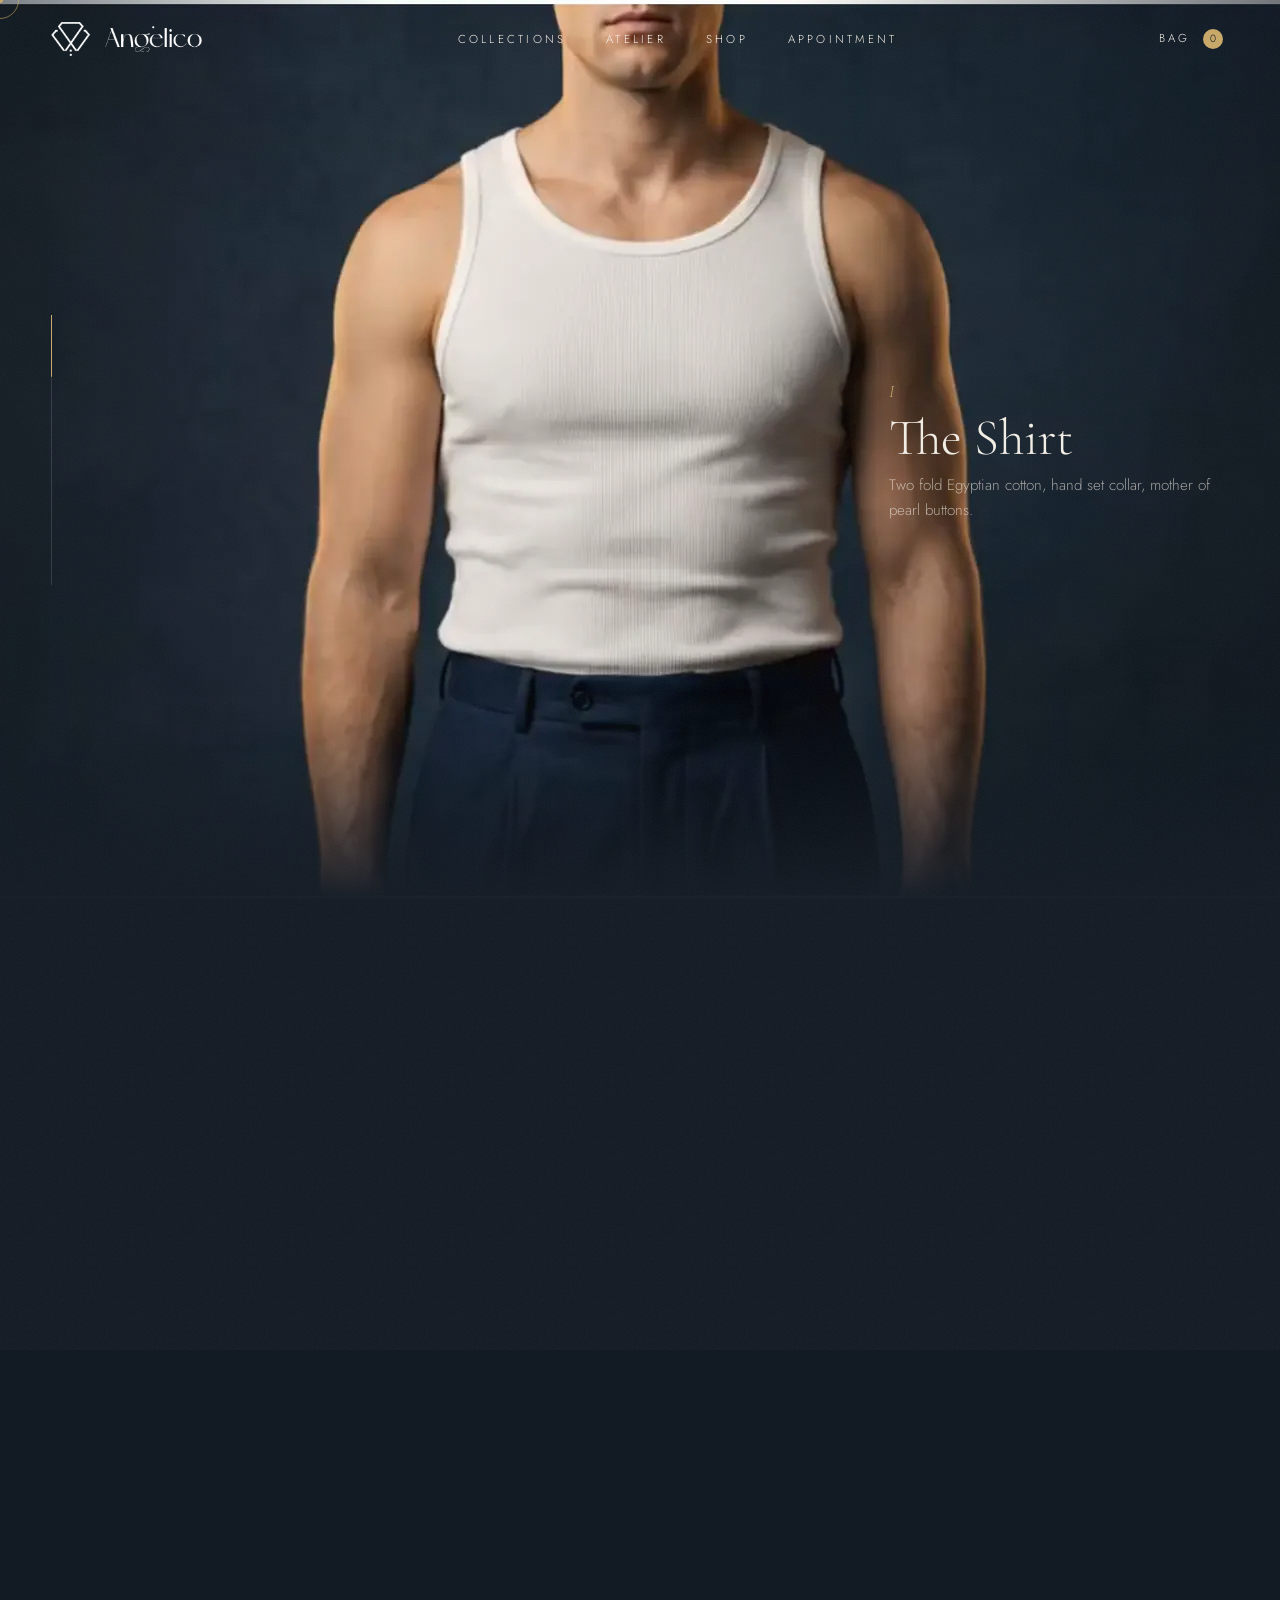
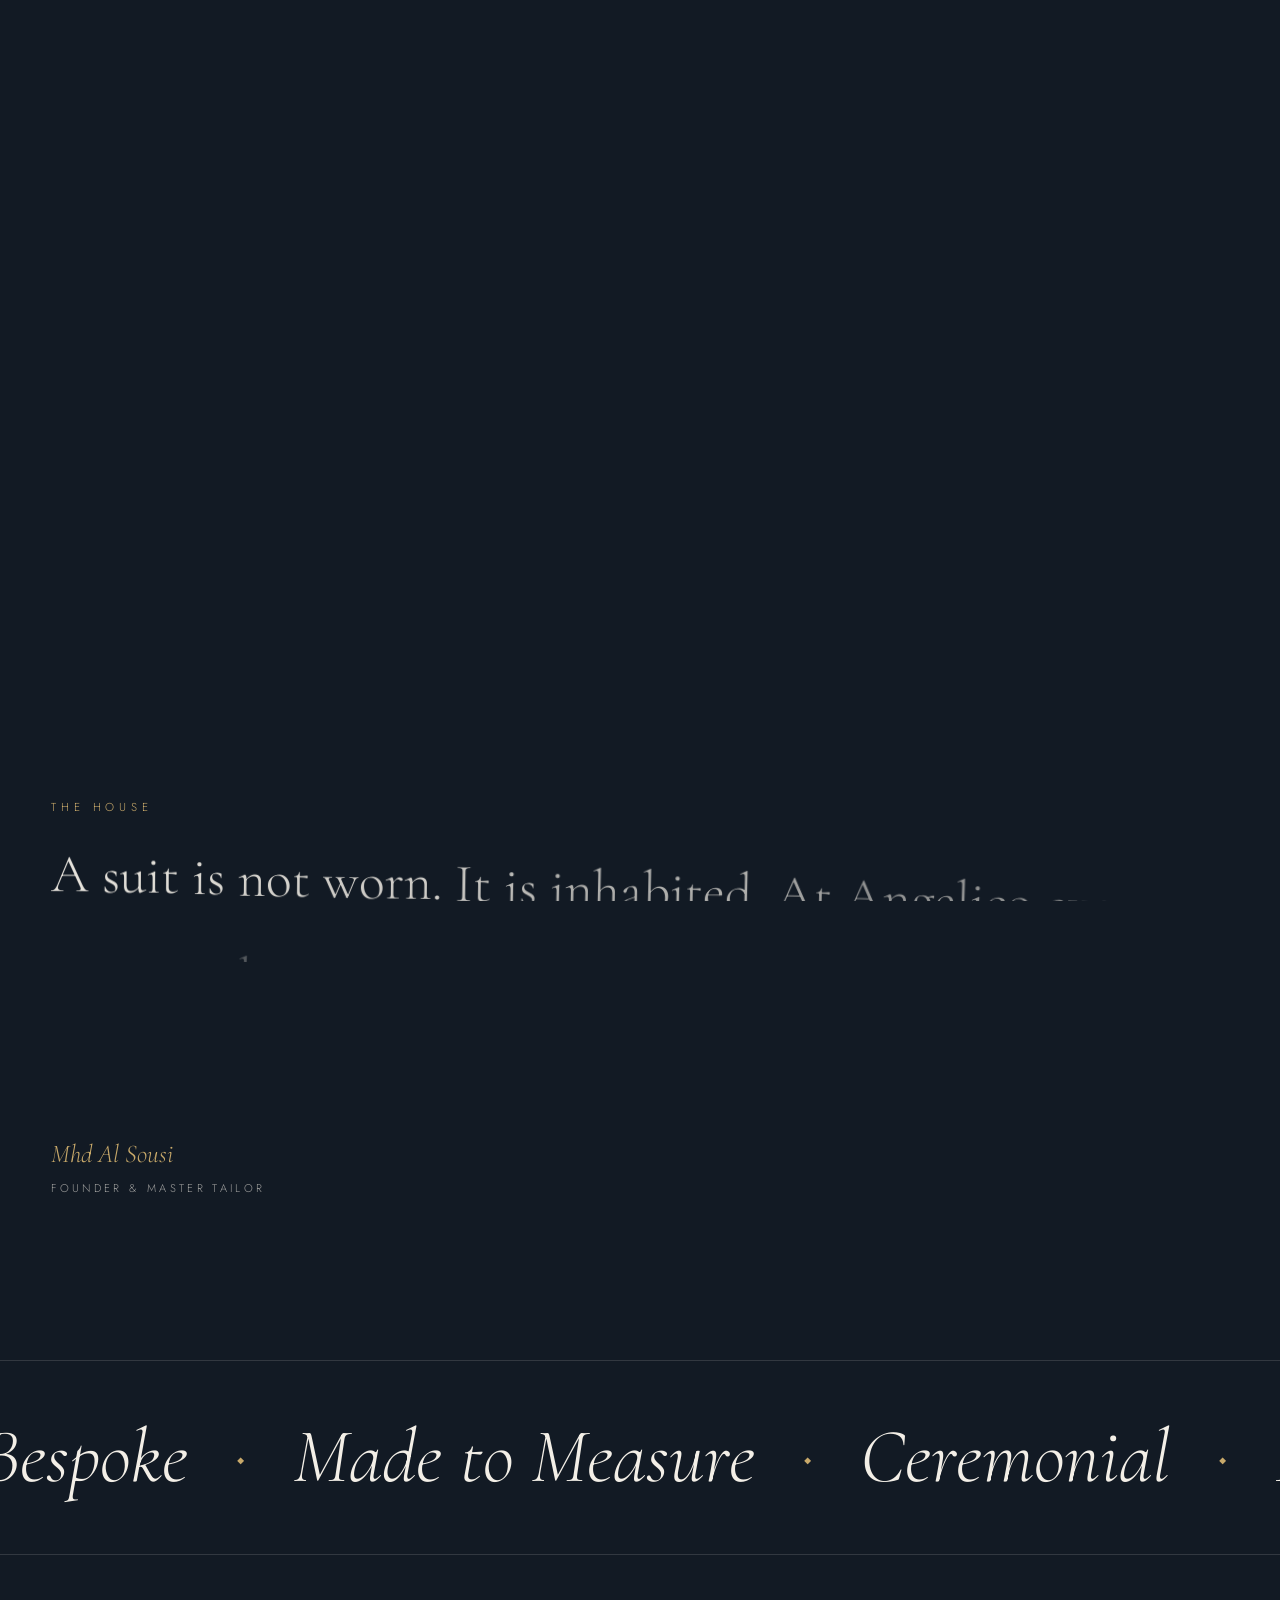
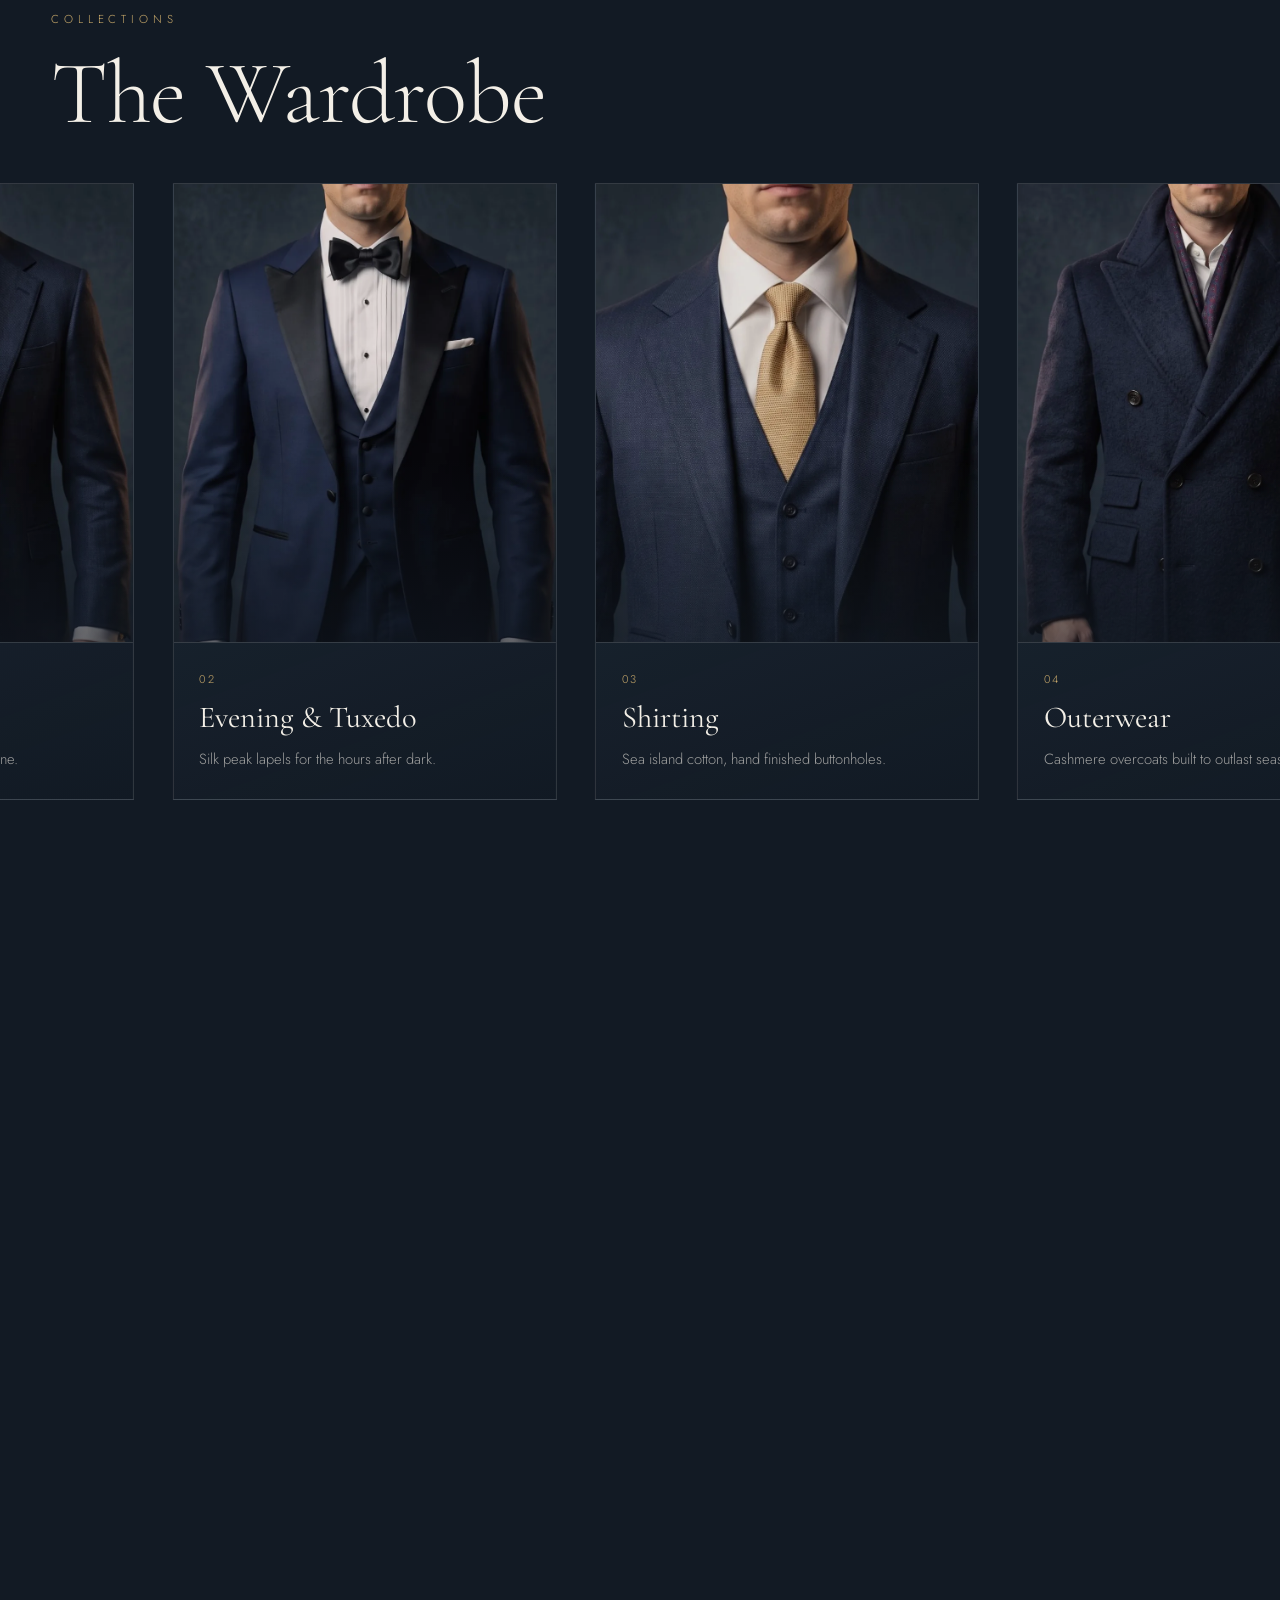
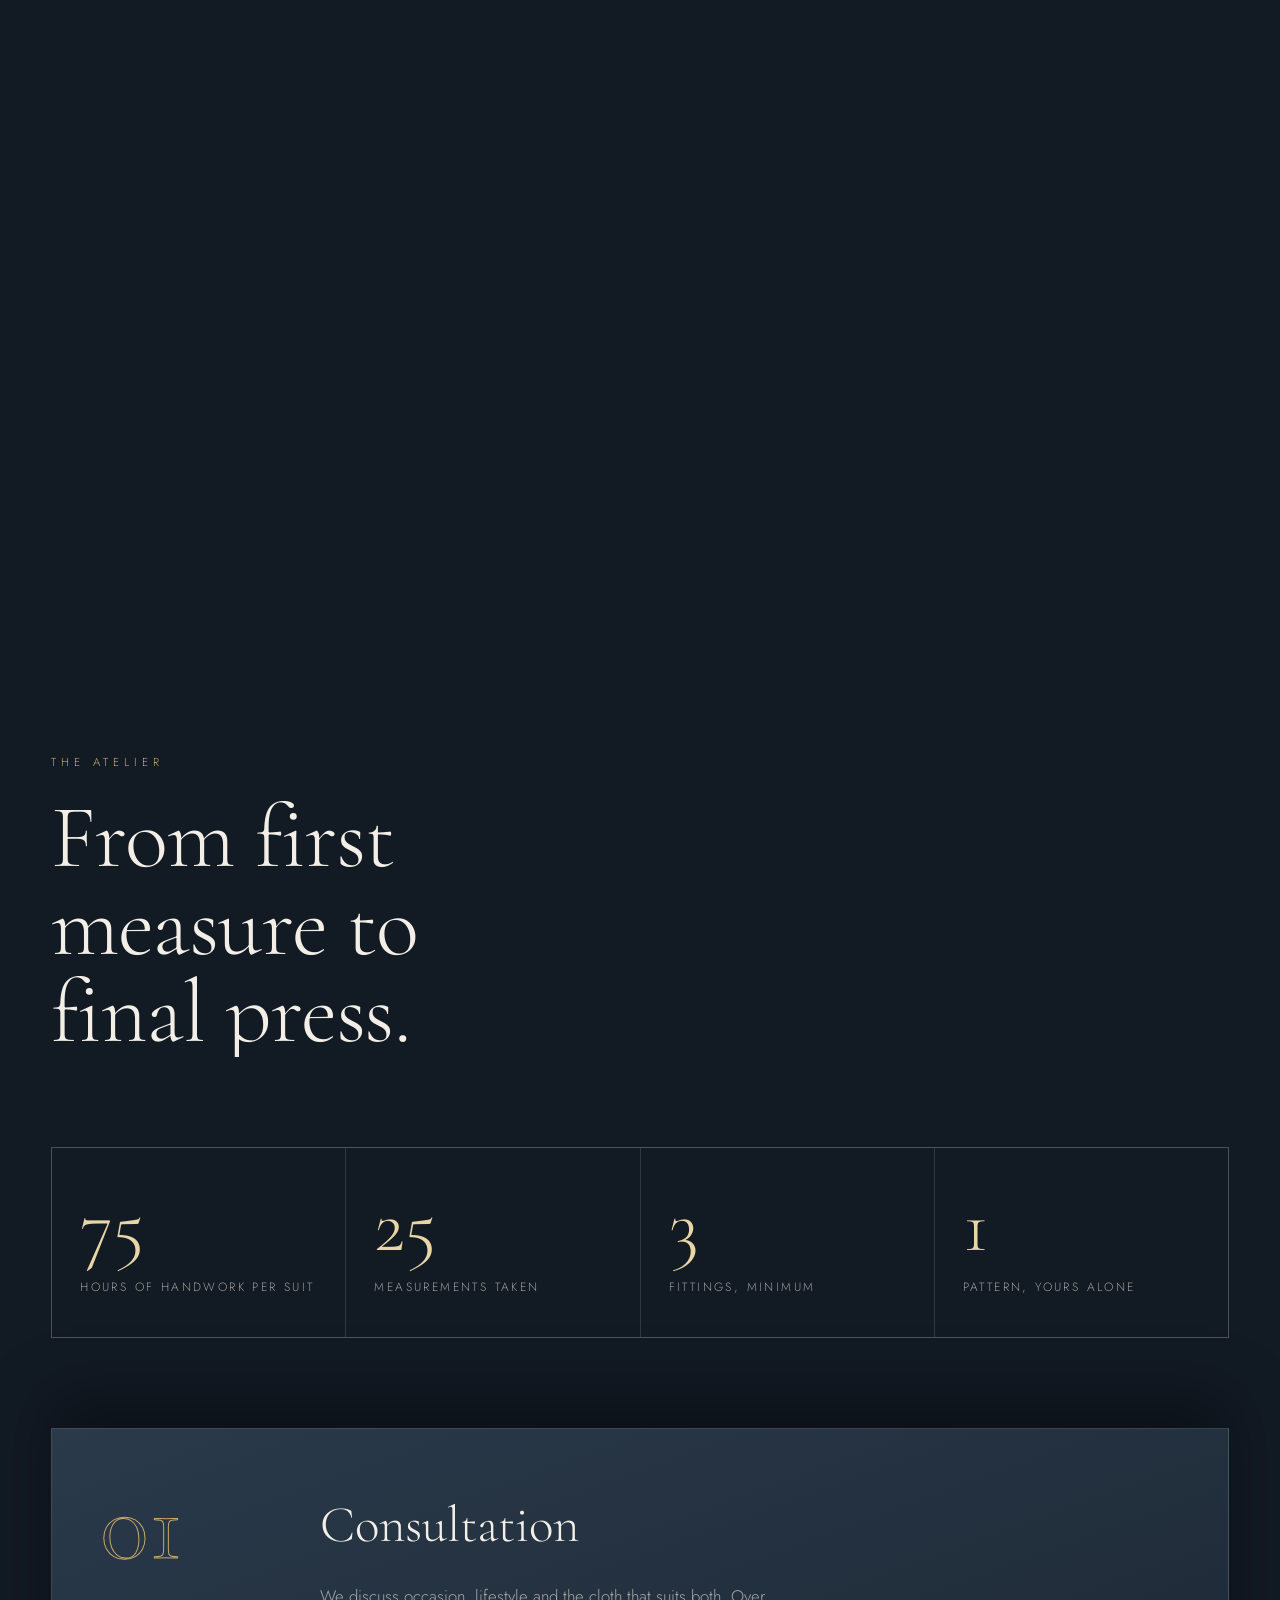
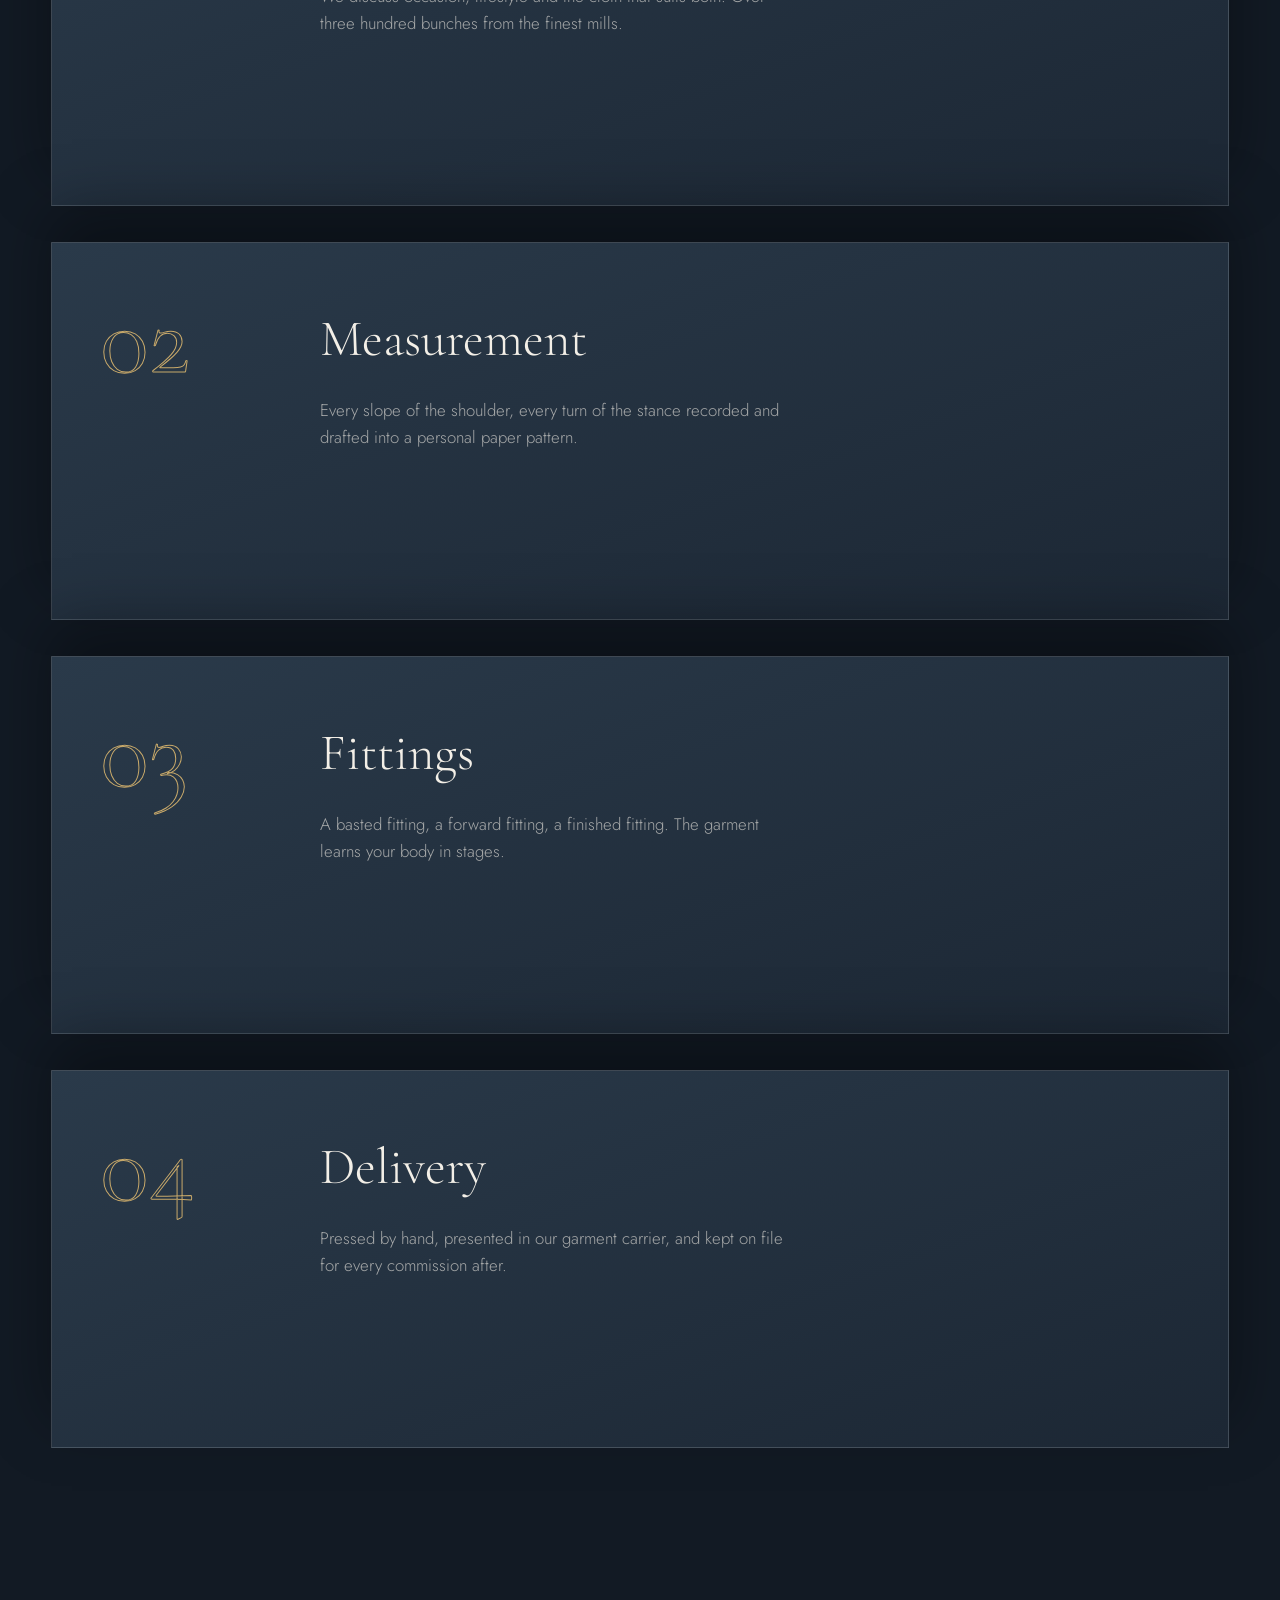
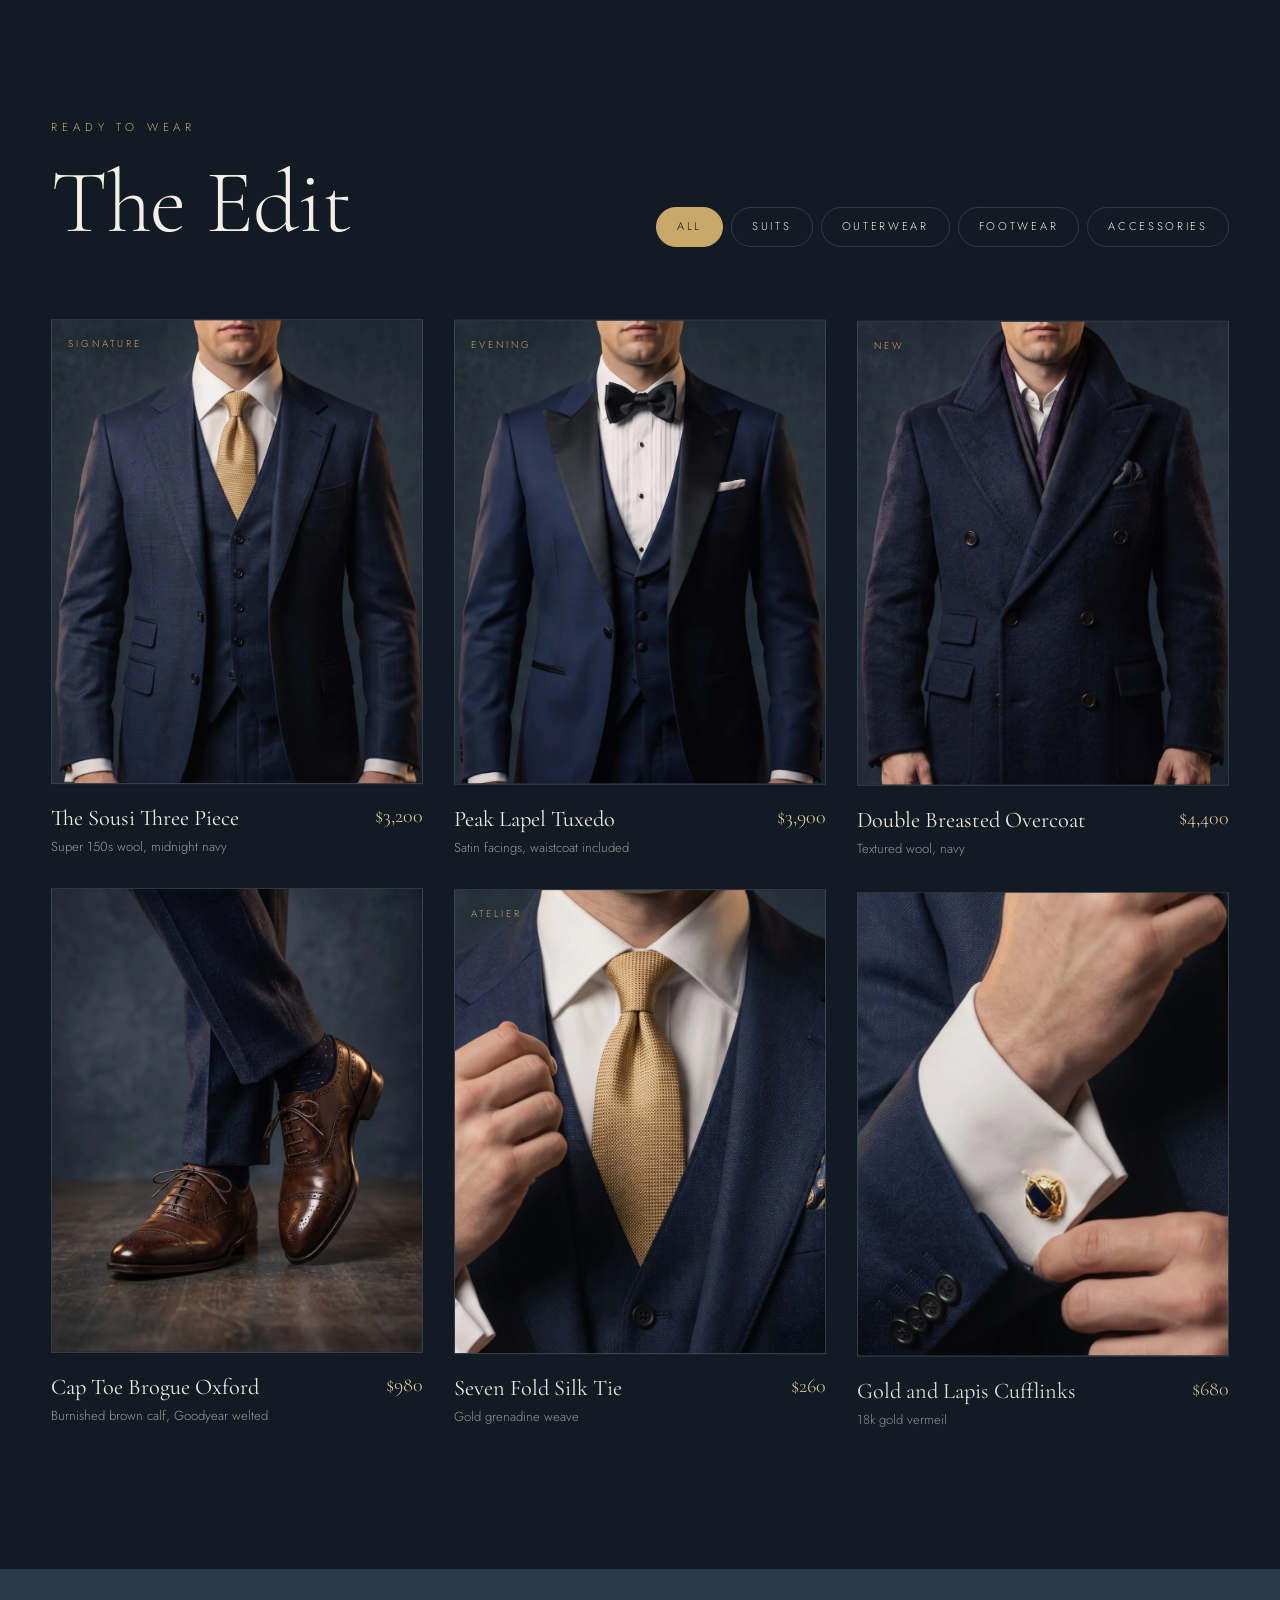
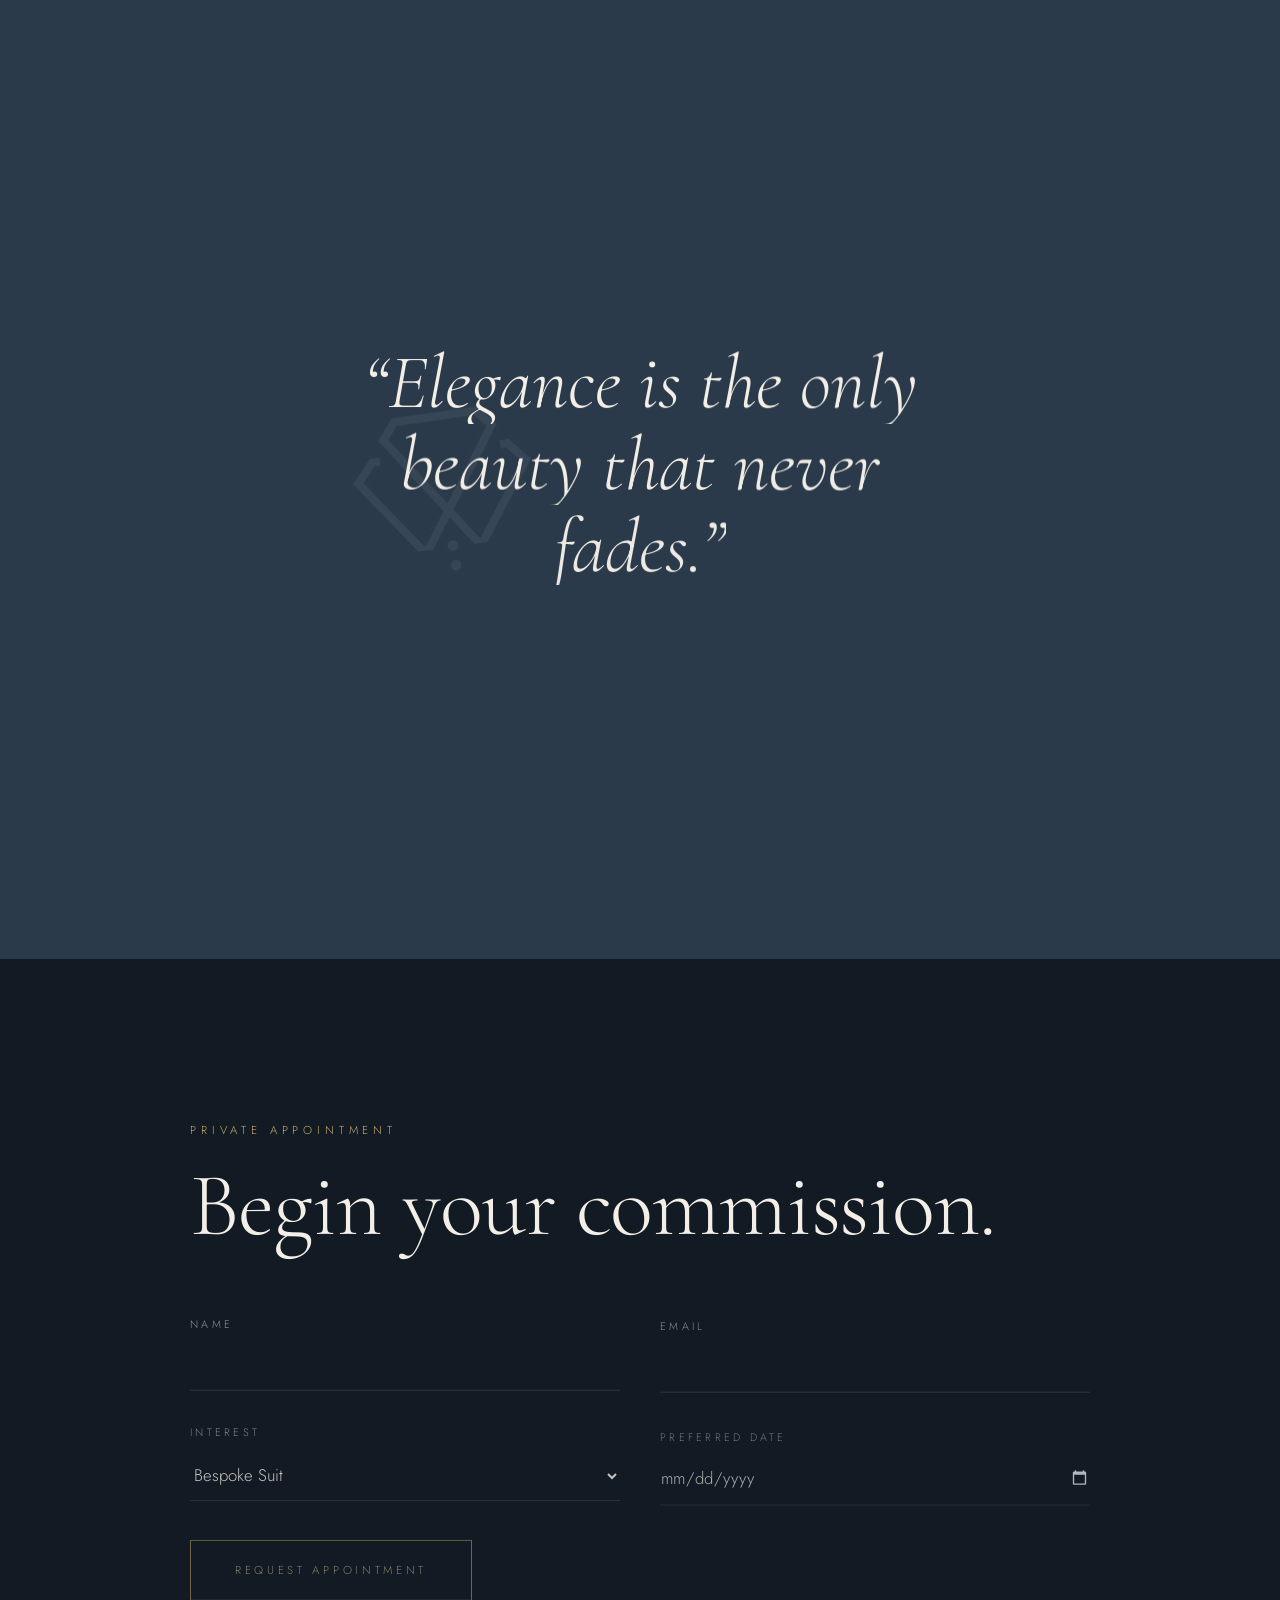
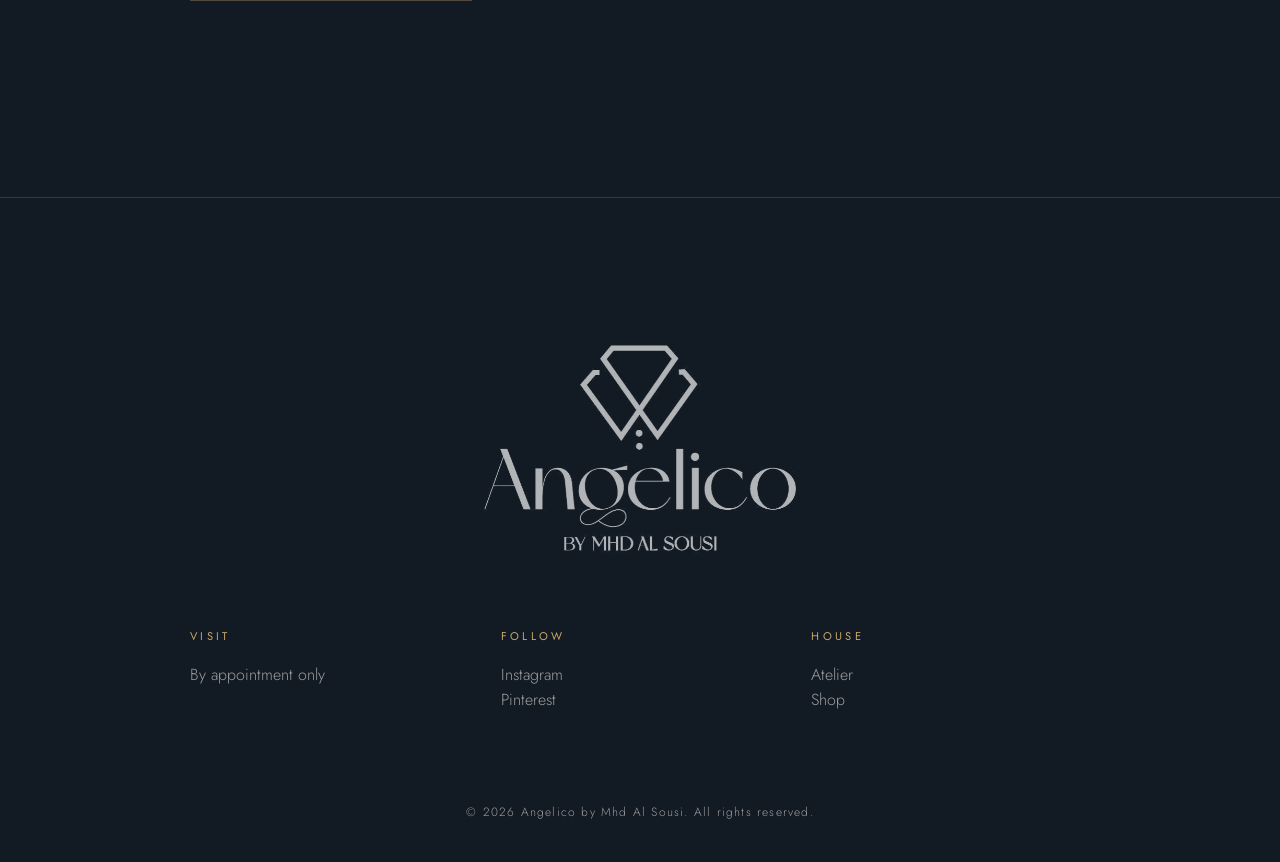
==== commit 5865c1fe: "Use product photography in the Wardrobe gallery and shop Replace the illustrated garments with the s" ====
--- a/index.html
+++ b/index.html
@@ -8,6 +8,7 @@
   <meta name="theme-color" content="#121a24" />
   <link rel="icon" type="image/png" href="assets/brand/logo-mark.png" />
   <meta property="og:image" content="assets/brand/logo-original.jpg" />
+  <link rel="preload" as="image" href="assets/brand/logo-lockup.png" />
   <link rel="preconnect" href="https://fonts.googleapis.com" />
   <link rel="preconnect" href="https://fonts.gstatic.com" crossorigin />
   <link href="https://fonts.googleapis.com/css2?family=Cormorant+Garamond:ital,wght@0,300;0,400;0,500;1,300;1,400&family=Jost:wght@300;400;500&display=swap" rel="stylesheet" />
@@ -198,27 +199,27 @@
         </header>
         <div class="collections__track">
           <article class="card" data-cursor>
-            <div class="card__art"><svg viewBox="0 0 200 240"><path d="M100 30 L70 36 Q40 46 36 80 L28 200 L58 200 L64 110 L66 220 L134 220 L136 110 L142 200 L172 200 L164 80 Q160 46 130 36 Z"/><path d="M84 32 L100 120 L116 32"/><path d="M86 34 L74 80 L100 150 M114 34 L126 80 L100 150"/><circle cx="100" cy="164" r="2.5"/><circle cx="100" cy="182" r="2.5"/></svg></div>
+            <div class="card__art"><img src="assets/products/suit.webp" alt="Navy three piece bespoke suit with gold tie" width="900" height="1125" loading="lazy" decoding="async" /></div>
             <div class="card__meta"><small>01</small><h3>Bespoke Suits</h3><p>Cut from a pattern drafted for you alone.</p></div>
           </article>
           <article class="card" data-cursor>
-            <div class="card__art"><svg viewBox="0 0 200 240"><path d="M100 30 L70 36 Q40 46 36 80 L28 200 L58 200 L64 110 L66 220 L134 220 L136 110 L142 200 L172 200 L164 80 Q160 46 130 36 Z"/><path d="M86 34 Q70 90 100 150 Q130 90 114 34"/><path d="M90 46 L100 52 L110 46 L110 58 L100 52 L90 58 Z"/><circle cx="100" cy="164" r="2.5"/></svg></div>
+            <div class="card__art"><img src="assets/products/tuxedo.webp" alt="Midnight navy tuxedo with peak satin lapels and bow tie" width="900" height="1125" loading="lazy" decoding="async" /></div>
             <div class="card__meta"><small>02</small><h3>Evening &amp; Tuxedo</h3><p>Silk peak lapels for the hours after dark.</p></div>
           </article>
           <article class="card" data-cursor>
-            <div class="card__art"><svg viewBox="0 0 200 240"><path d="M100 40 L72 44 Q46 54 42 84 L36 196 L60 196 L66 116 L68 222 L132 222 L134 116 L140 196 L164 196 L158 84 Q154 54 128 44 Z"/><path d="M86 32 L100 54 L114 32 M86 32 L78 54 L100 54 L122 54 L114 32"/><path d="M100 54 L100 222"/><circle cx="100" cy="90" r="2"/><circle cx="100" cy="126" r="2"/><circle cx="100" cy="162" r="2"/></svg></div>
+            <div class="card__art"><img src="assets/products/shirting.webp" alt="Crisp white dress shirt with gold silk tie" width="900" height="1125" loading="lazy" decoding="async" /></div>
             <div class="card__meta"><small>03</small><h3>Shirting</h3><p>Sea island cotton, hand finished buttonholes.</p></div>
           </article>
           <article class="card" data-cursor>
-            <div class="card__art"><svg viewBox="0 0 200 240"><path d="M100 22 L66 30 Q38 42 34 78 L24 226 L56 226 L62 110 L60 230 L140 230 L138 110 L144 226 L176 226 L166 78 Q162 42 134 30 Z"/><path d="M82 26 L70 72 L100 120 L130 72 L118 26"/><path d="M100 120 L100 230"/><circle cx="88" cy="140" r="2.5"/><circle cx="112" cy="140" r="2.5"/><circle cx="88" cy="180" r="2.5"/><circle cx="112" cy="180" r="2.5"/></svg></div>
+            <div class="card__art"><img src="assets/products/overcoat.webp" alt="Navy double breasted wool overcoat with silk scarf" width="900" height="1125" loading="lazy" decoding="async" /></div>
             <div class="card__meta"><small>04</small><h3>Outerwear</h3><p>Cashmere overcoats built to outlast seasons.</p></div>
           </article>
           <article class="card" data-cursor>
-            <div class="card__art"><svg viewBox="0 0 200 240"><circle cx="70" cy="100" r="26"/><circle cx="70" cy="100" r="14"/><circle cx="130" cy="100" r="26"/><circle cx="130" cy="100" r="14"/><path d="M60 170 L100 150 L140 170 L100 190 Z"/><path d="M100 150 L100 190"/></svg></div>
+            <div class="card__art"><img src="assets/products/accessories.webp" alt="Gold cufflink, silk tie and paisley pocket square" width="900" height="1125" loading="lazy" decoding="async" /></div>
             <div class="card__meta"><small>05</small><h3>Accessories</h3><p>Cufflinks, silk ties, folded squares.</p></div>
           </article>
           <article class="card" data-cursor>
-            <div class="card__art"><svg viewBox="0 0 200 240"><path d="M30 150 Q34 120 62 116 L104 112 Q120 100 132 112 L160 130 Q178 140 174 160 L172 168 L34 168 Z"/><path d="M34 168 L172 168 L170 176 L36 176 Z"/><path d="M104 112 L110 132 M116 108 L122 128 M128 112 L132 130"/></svg></div>
+            <div class="card__art"><img src="assets/products/footwear.webp" alt="Brown brogue oxfords with navy trousers and patterned socks" width="900" height="1125" loading="lazy" decoding="async" /></div>
             <div class="card__meta"><small>06</small><h3>Footwear</h3><p>Goodyear welted oxfords in burnished calf.</p></div>
           </article>
         </div>
@@ -252,7 +253,8 @@
         <div class="filters" role="tablist">
           <button class="is-active" data-filter="all">All</button>
           <button data-filter="suits">Suits</button>
-          <button data-filter="shirts">Shirts</button>
+          <button data-filter="outerwear">Outerwear</button>
+          <button data-filter="foot">Footwear</button>
           <button data-filter="acc">Accessories</button>
         </div>
       </header>
--- a/css/style.css
+++ b/css/style.css
@@ -218,9 +218,10 @@
   opacity: 0; transition: opacity .8s var(--ease);
 }
 .card:hover .card__art::before { opacity: 1; }
-.card__art svg { width: 62%; overflow: visible; fill: none; stroke: var(--gold-2); stroke-width: 1.2; stroke-linejoin: round; transition: transform 1s var(--ease); }
-.card:hover .card__art svg { transform: scale(1.06) translateY(-4px); }
-.card__art svg circle { fill: var(--gold); stroke: none; }
+.card__art { overflow: hidden; }
+.card__art img { position: absolute; inset: 0; width: 100%; height: 100%; object-fit: cover; transition: transform 1.4s var(--ease), filter .8s var(--ease); filter: saturate(0.95) brightness(0.92); }
+.card:hover .card__art img { transform: scale(1.07); filter: saturate(1.05) brightness(1.02); }
+.card__art::after { content: ""; position: absolute; inset: 0; pointer-events: none; background: linear-gradient(to top, rgba(18, 26, 36, 0.55), rgba(18, 26, 36, 0) 40%); }
 .card__meta { padding: 22px 26px 28px; border-top: 1px solid var(--line); }
 .card__meta small { color: var(--gold); letter-spacing: 0.2em; font-size: 0.7rem; }
 .card__meta h3 { font-family: var(--serif); font-weight: 400; font-size: 1.9rem; margin: 0.2rem 0 0.3rem; }
@@ -261,8 +262,10 @@
   background: radial-gradient(120% 90% at 50% 30%, var(--navy) 0%, var(--navy-700) 60%, var(--navy-900) 100%);
   border: 1px solid var(--line);
 }
-.product__media svg { position: absolute; inset: 12% 18%; width: 64%; height: 76%; overflow: visible; transition: transform 1.1s var(--ease); }
-.product:hover .product__media svg { transform: scale(1.05); }
+.product__media img { position: absolute; inset: 0; width: 100%; height: 100%; object-fit: cover; transition: transform 1.4s var(--ease); }
+.product:hover .product__media img { transform: scale(1.06); }
+.product__tag { z-index: 2; text-shadow: 0 1px 12px rgba(0, 0, 0, 0.6); }
+.product__add { z-index: 2; }
 .product__tag { position: absolute; top: 16px; left: 16px; font-size: 0.62rem; letter-spacing: 0.3em; text-transform: uppercase; color: var(--gold); }
 .product__add {
   position: absolute; left: 16px; right: 16px; bottom: 16px; padding: 14px; text-align: center;
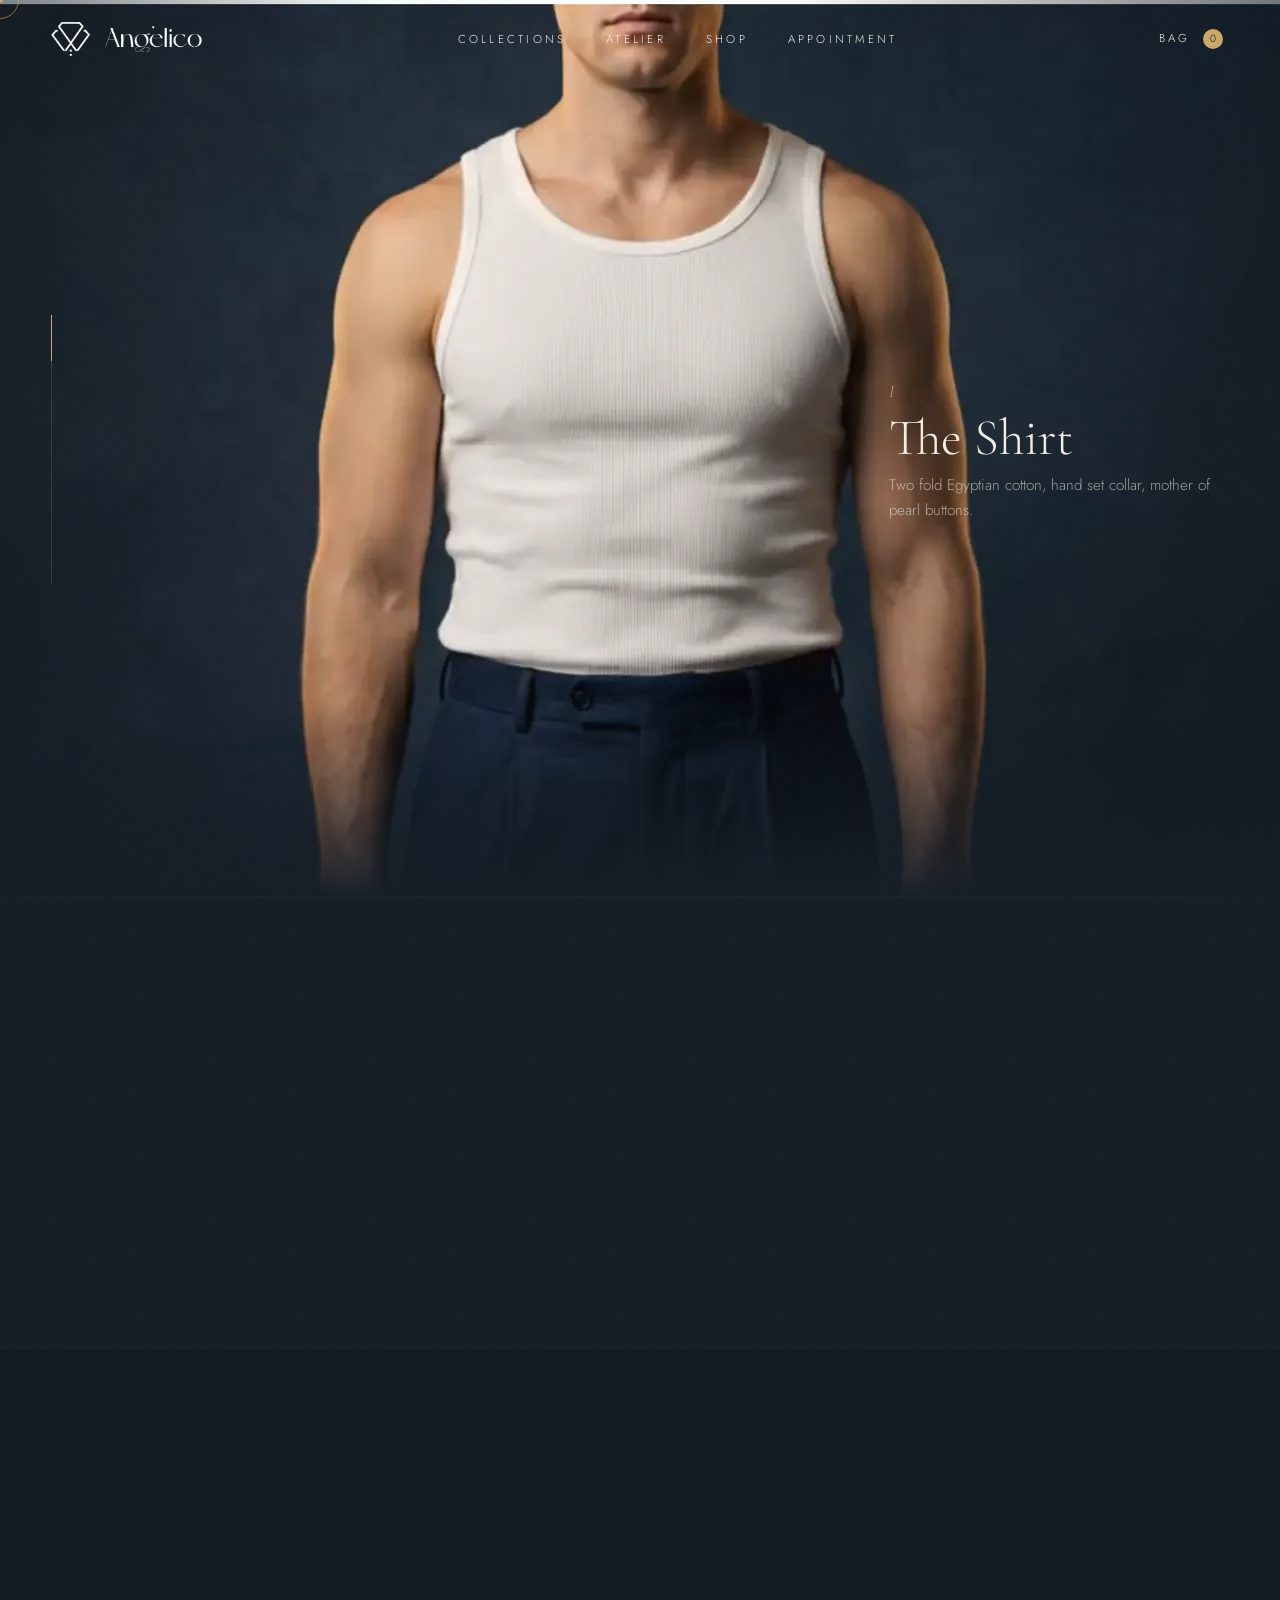
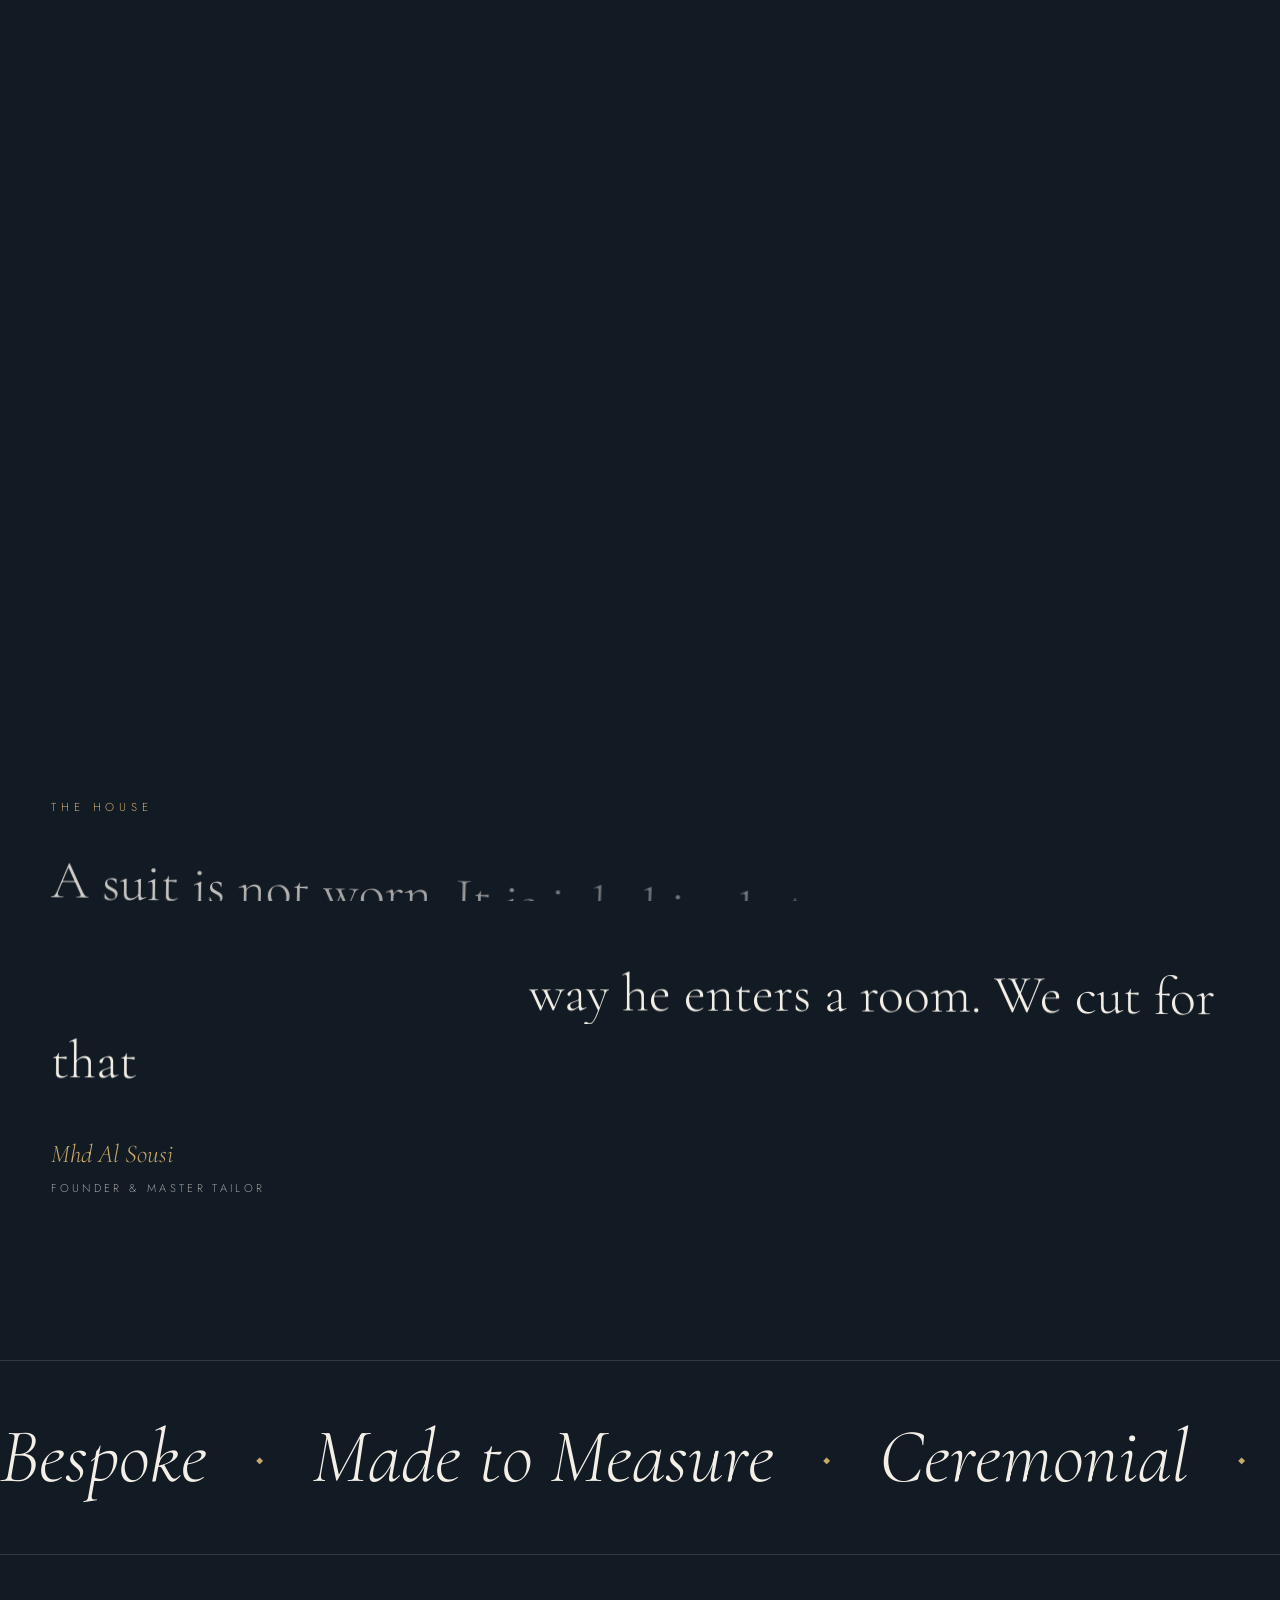
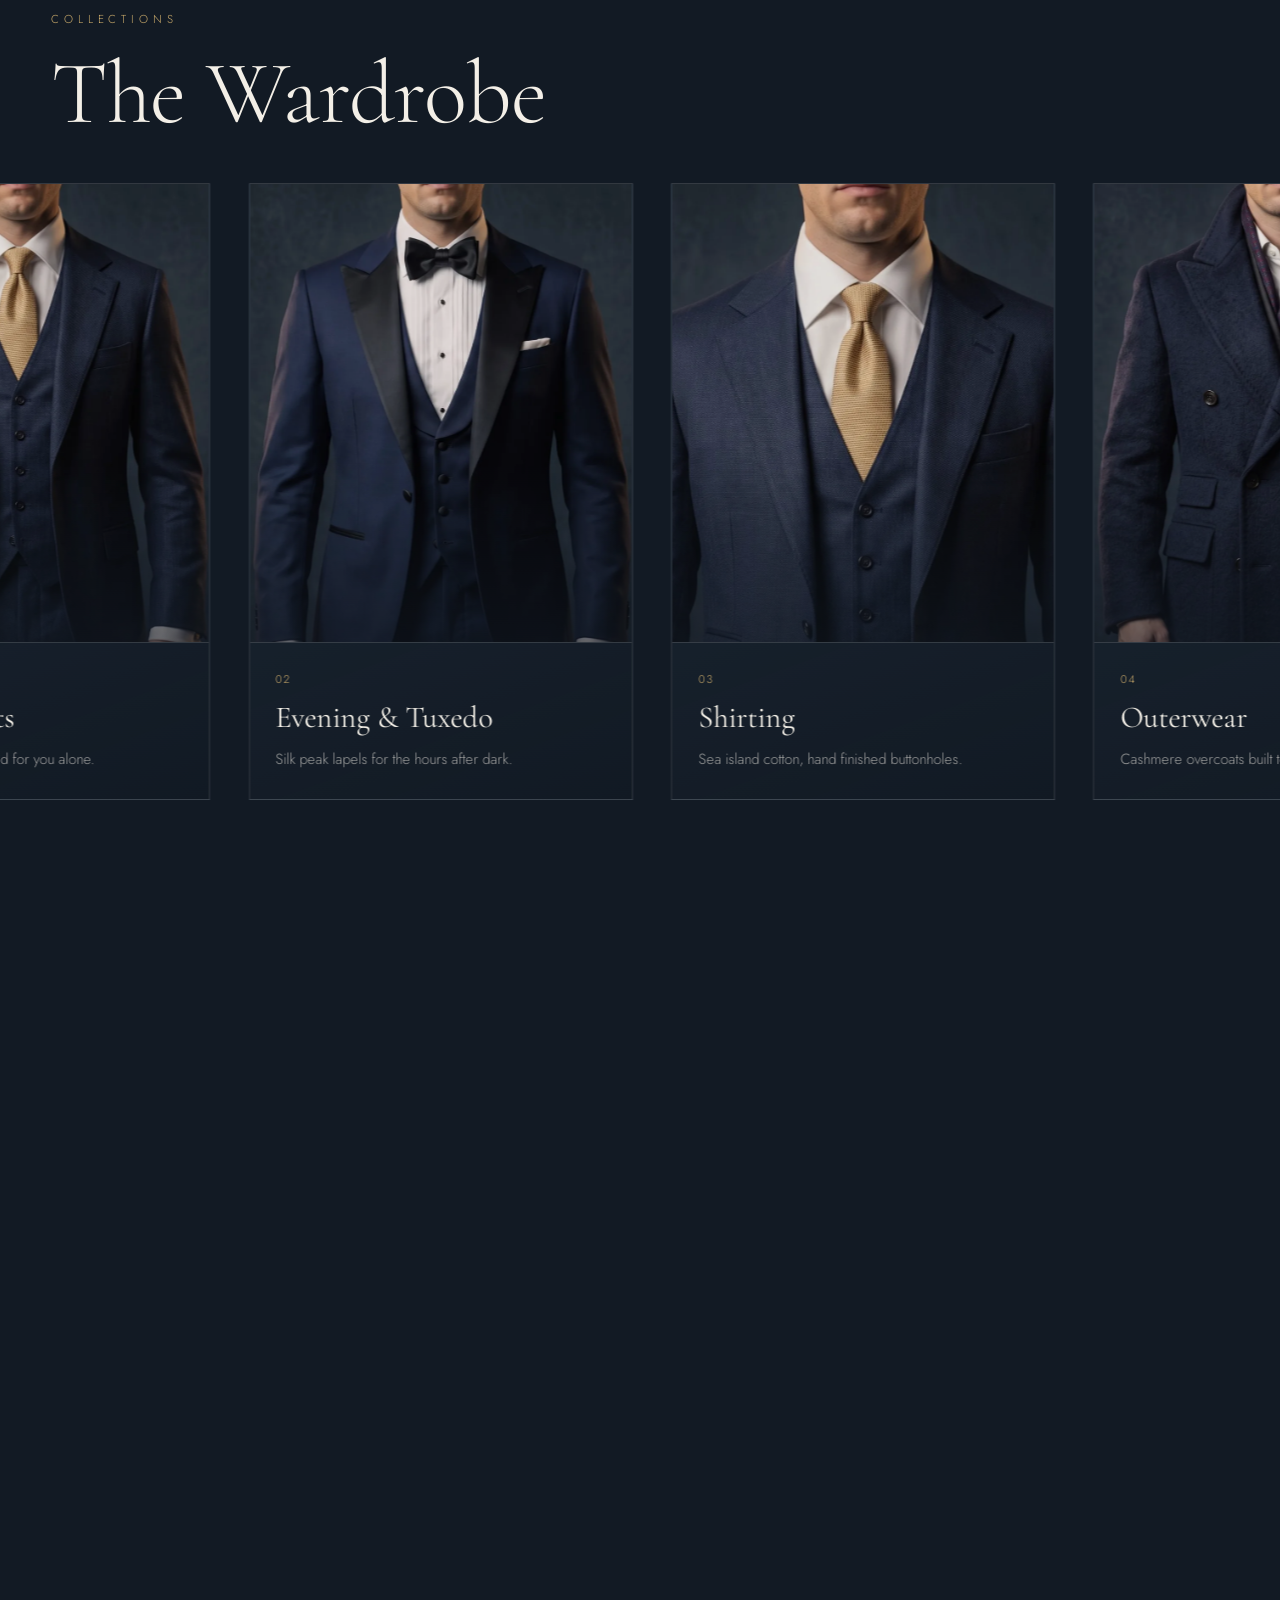
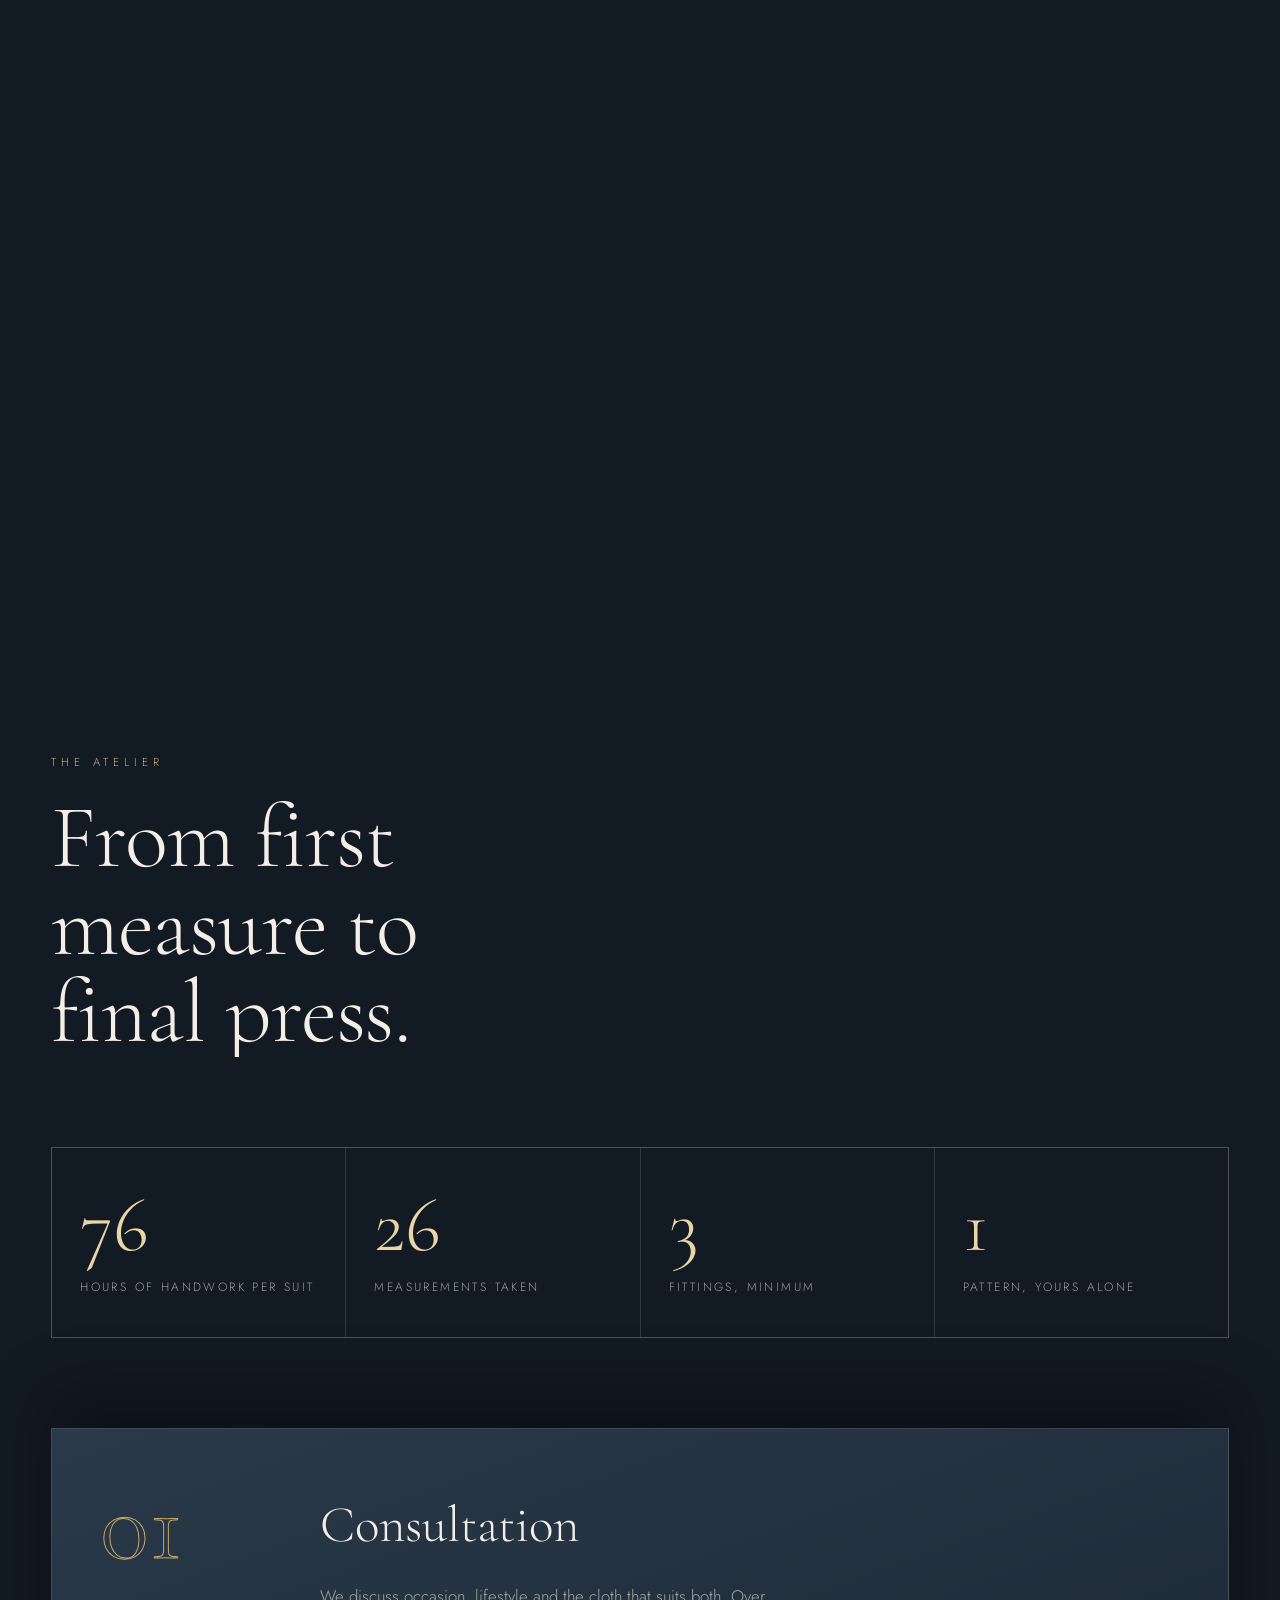
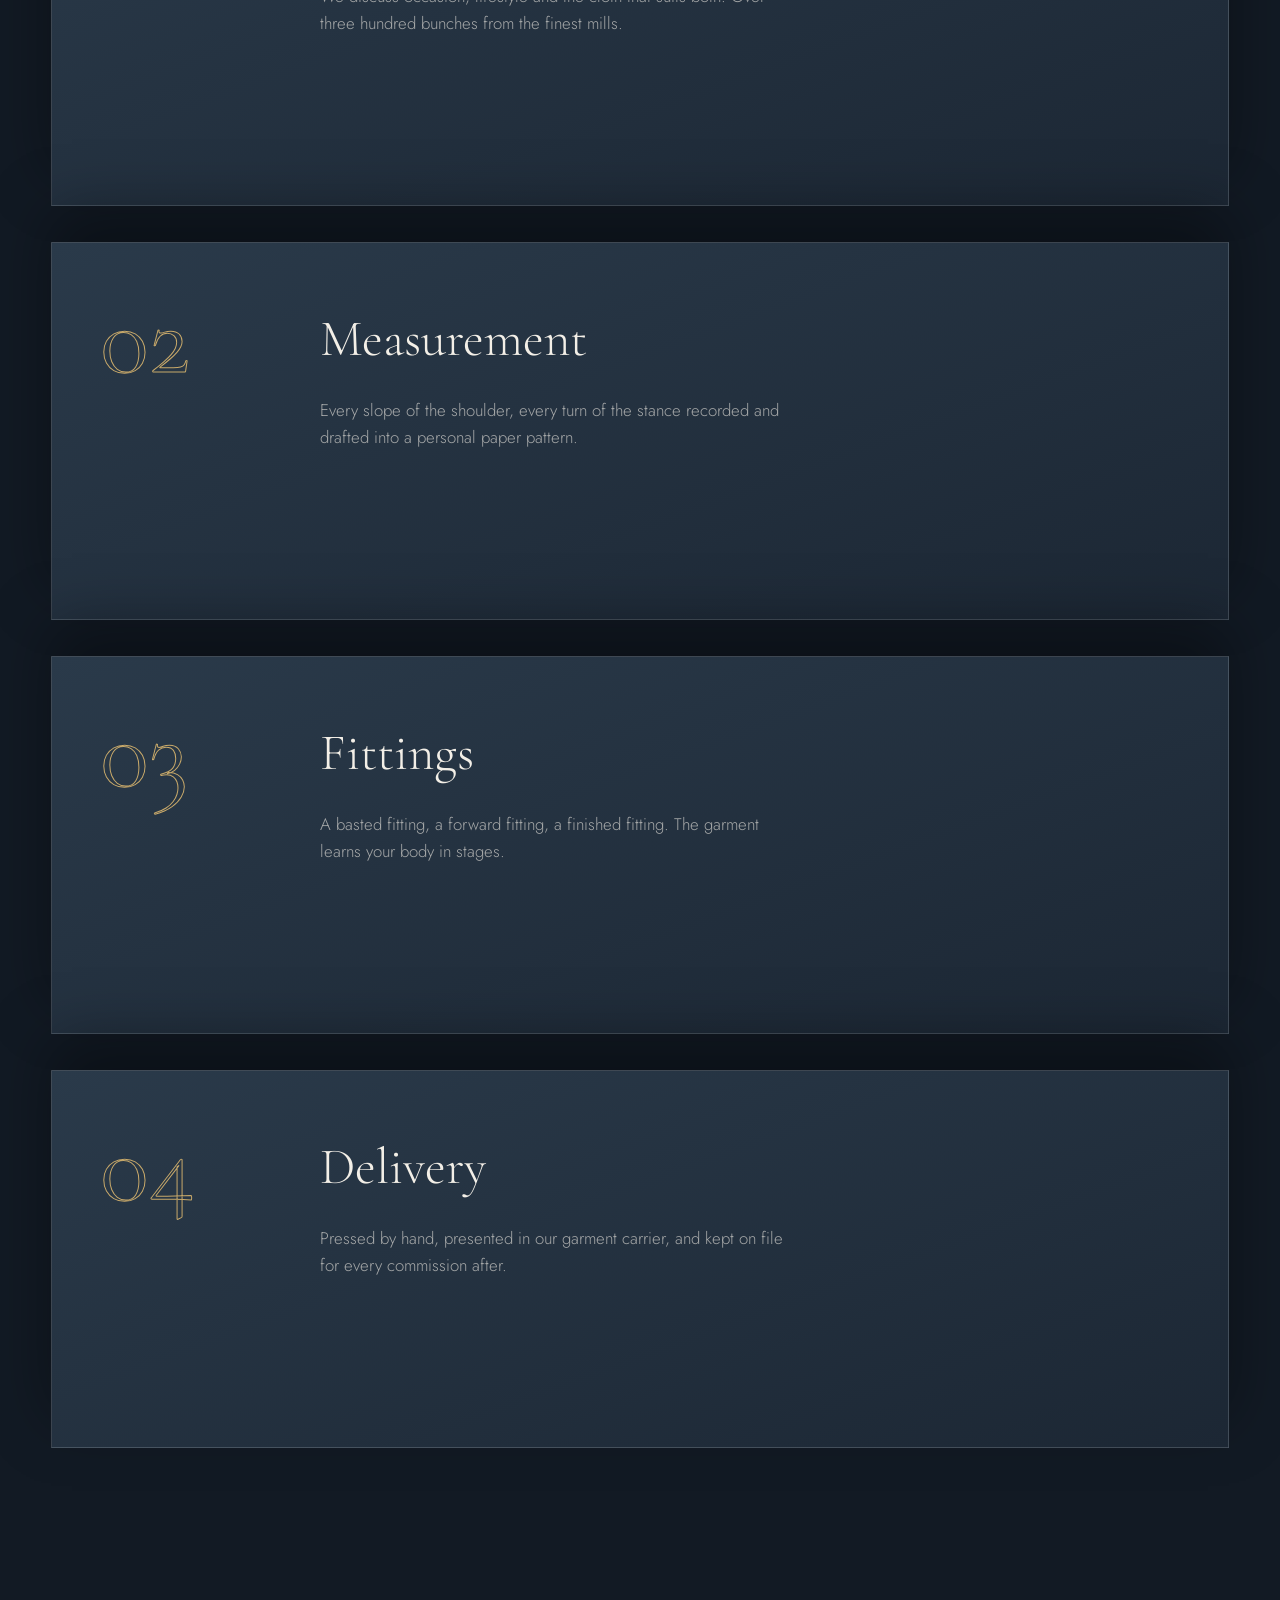
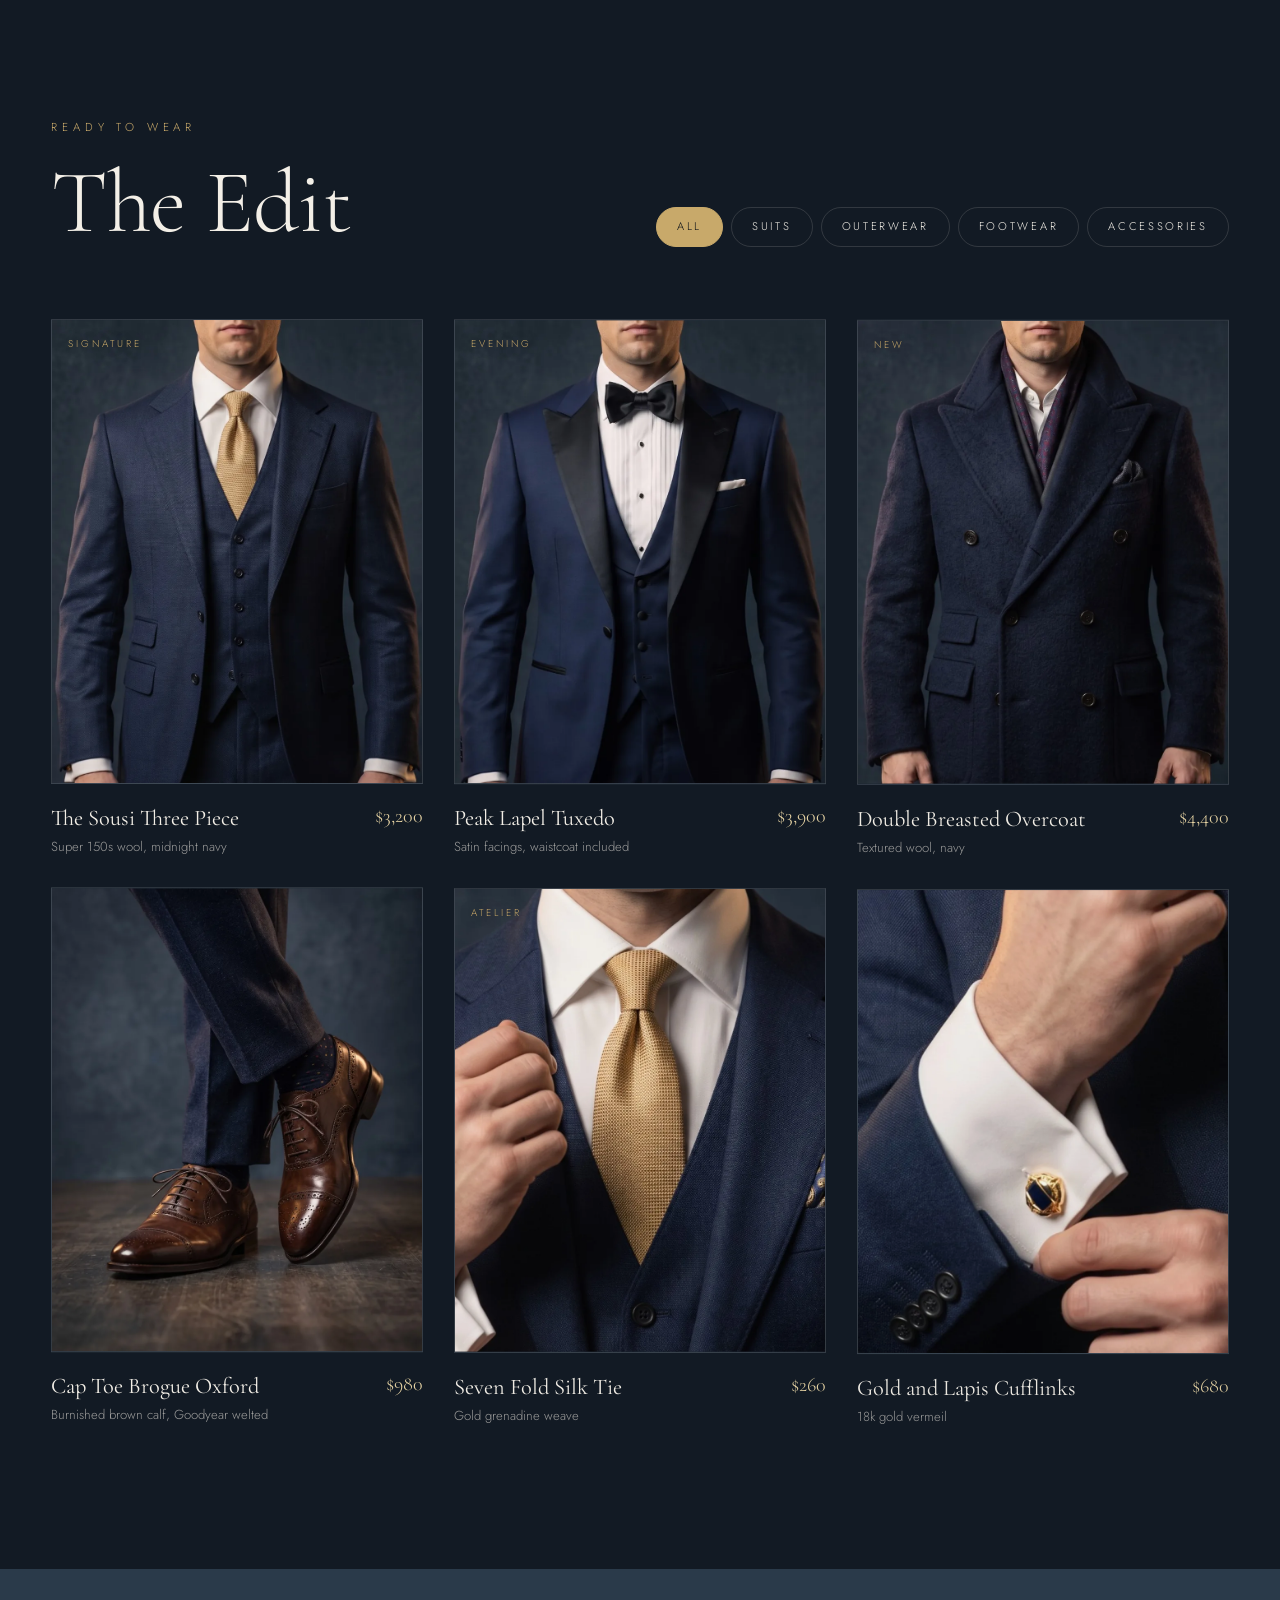
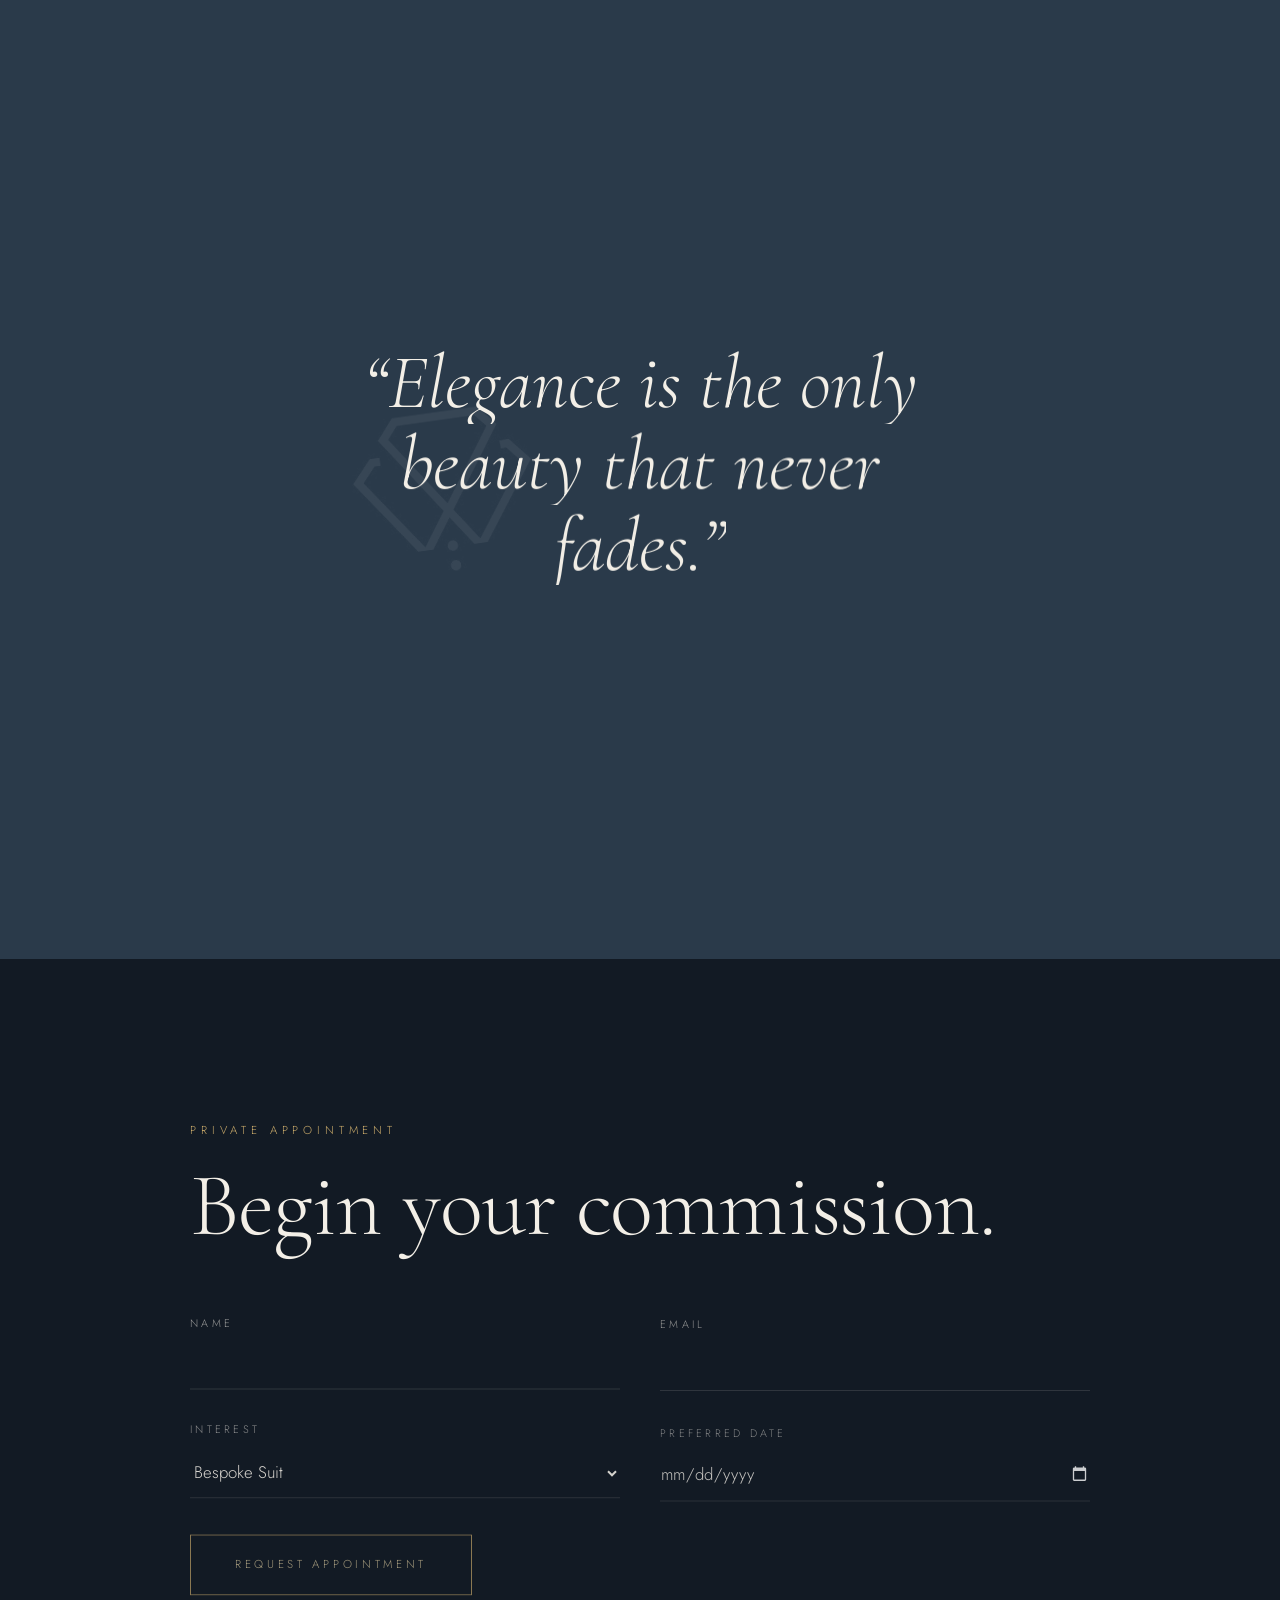
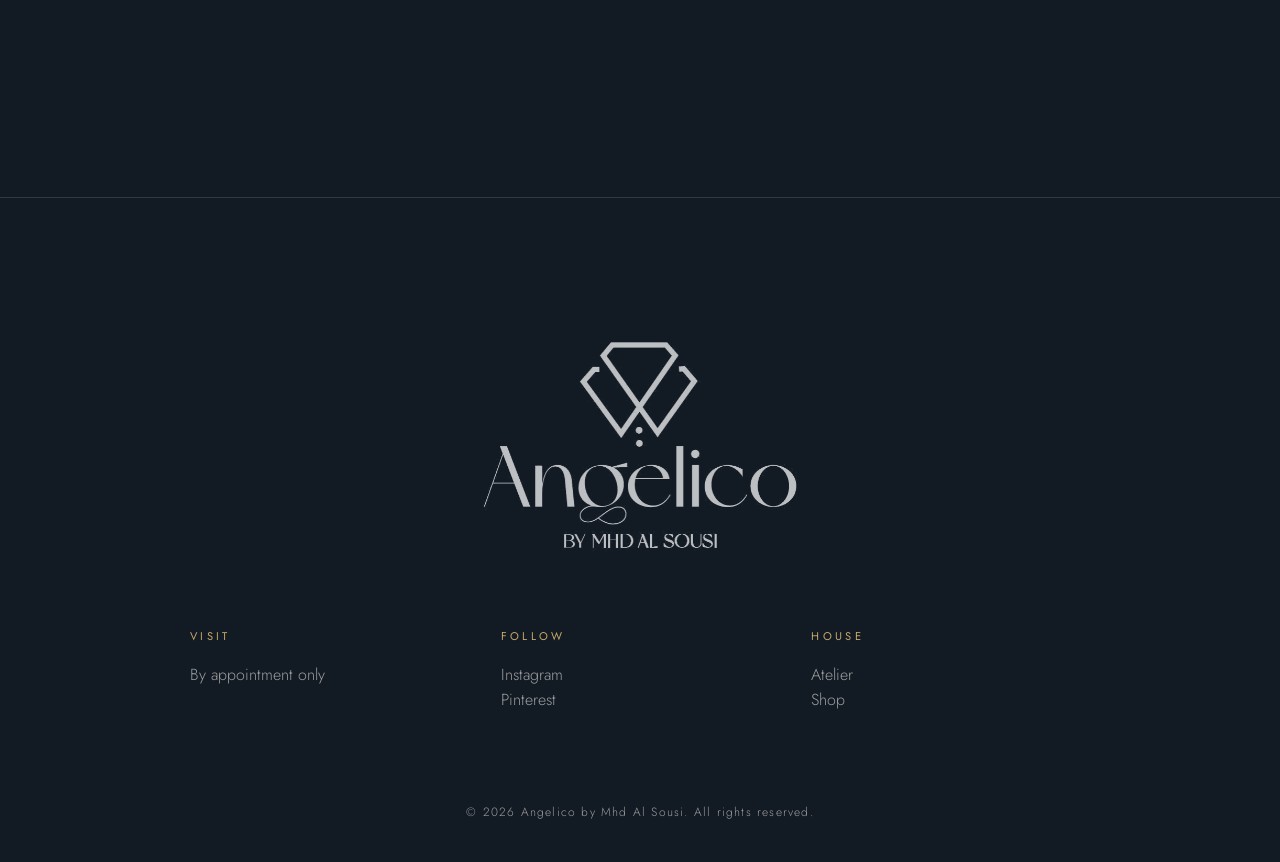
==== commit 6d0d5023: "Add admin dashboard and CMS that edits all site content The site now renders every section from cont" ====
--- a/index.html
+++ b/index.html
@@ -18,7 +18,7 @@
 
   <!-- PRELOADER -->
   <div class="loader" aria-hidden="true">
-    <div class="loader__mark"><img src="assets/brand/logo-mark.png" alt="" /></div>
+    <div class="loader__mark"><img src="assets/brand/logo-mark.png" alt="" data-logo="mark" /></div>
     <div class="loader__bar"><span></span></div>
     <div class="loader__count">0</div>
   </div>
@@ -30,15 +30,10 @@
   <!-- NAV -->
   <header class="nav">
     <a href="#top" class="nav__brand" aria-label="Angelico home">
-      <img src="assets/brand/logo-mark.png" alt="" class="nav__mark" />
-      <img src="assets/brand/logo-wordmark.png" alt="Angelico" class="nav__word" />
+      <img src="assets/brand/logo-mark.png" alt="" class="nav__mark" data-logo="mark" />
+      <img src="assets/brand/logo-wordmark.png" alt="Angelico" class="nav__word" data-logo="wordmark" />
     </a>
-    <nav class="nav__links" aria-label="Primary">
-      <a href="#collections" data-magnetic>Collections</a>
-      <a href="#atelier" data-magnetic>Atelier</a>
-      <a href="#shop" data-magnetic>Shop</a>
-      <a href="#appointment" data-magnetic>Appointment</a>
-    </nav>
+    <nav class="nav__links" aria-label="Primary"></nav>
     <div class="nav__actions">
       <button class="nav__bag" data-magnetic aria-label="Shopping bag">Bag <span class="nav__count">0</span></button>
       <button class="nav__burger" aria-label="Open menu" aria-expanded="false"><span></span><span></span></button>
@@ -46,12 +41,7 @@
   </header>
 
   <div class="menu" aria-hidden="true">
-    <ol>
-      <li><a href="#collections"><small>01</small>Collections</a></li>
-      <li><a href="#atelier"><small>02</small>Atelier</a></li>
-      <li><a href="#shop"><small>03</small>Shop</a></li>
-      <li><a href="#appointment"><small>04</small>Appointment</a></li>
-    </ol>
+    <ol></ol>
   </div>
 
   <main id="top">
@@ -61,7 +51,7 @@
       <div class="hero__pin">
         <div class="hero__bg">
           <div class="hero__glow"></div>
-          <div class="hero__giant" aria-hidden="true">ANGELICO</div>
+          <div class="hero__giant" aria-hidden="true"></div>
         </div>
 
         <!-- Video frame sequence (Kling output). Activated by js/config.js -->
@@ -155,131 +145,82 @@
 
         <!-- Stage captions -->
         <div class="hero__intro">
-          <p class="eyebrow">Maison de Tailleur</p>
-          <h1 class="hero__title"><span>Dressed</span><span><em>in</em> intent.</span></h1>
-          <p class="hero__scroll">Scroll to dress <i></i></p>
+          <p class="eyebrow"></p>
+          <h1 class="hero__title"></h1>
+          <p class="hero__scroll"></p>
         </div>
 
-        <ol class="stages">
-          <li class="stage" data-stage="1"><small>I</small><h2>The Shirt</h2><p>Two fold Egyptian cotton, hand set collar, mother of pearl buttons.</p></li>
-          <li class="stage" data-stage="2"><small>II</small><h2>The Tie</h2><p>Seven fold silk, cut on the bias so it falls with quiet weight.</p></li>
-          <li class="stage" data-stage="3"><small>III</small><h2>The Jacket</h2><p>Full floating canvas. Lapels drawn from the Angelico mark.</p></li>
-          <li class="stage" data-stage="4"><small>IV</small><h2>The Finish</h2><p>Horn buttons, a folded silk square. Nothing loud. Nothing missing.</p></li>
-        </ol>
+        <ol class="stages"></ol>
 
         <div class="hero__progress" aria-hidden="true"><span></span></div>
 
         <div class="hero__final">
-          <img src="assets/brand/logo-lockup.png" alt="Angelico by Mhd Al Sousi" />
+          <img src="assets/brand/logo-lockup.png" alt="Angelico by Mhd Al Sousi" data-logo="lockup" />
         </div>
       </div>
     </section>
 
     <!-- MANIFESTO -->
-    <section class="manifesto">
-      <p class="eyebrow">The House</p>
-      <p class="manifesto__text" data-split>A suit is not worn. It is inhabited. At Angelico every garment begins with the man who will carry it, his posture, his stride, the way he enters a room. We cut for that moment.</p>
-      <div class="manifesto__sig">Mhd Al Sousi <span>Founder &amp; Master Tailor</span></div>
+    <section class="manifesto" data-section="manifesto">
+      <p class="eyebrow"></p>
+      <p class="manifesto__text" data-split></p>
+      <div class="manifesto__sig"></div>
     </section>
 
     <!-- MARQUEE -->
-    <div class="marquee" aria-hidden="true">
-      <div class="marquee__track">
-        <span>Bespoke</span><i>&#9670;</i><span>Made to Measure</span><i>&#9670;</i><span>Ceremonial</span><i>&#9670;</i><span>Evening Wear</span><i>&#9670;</i>
-        <span>Bespoke</span><i>&#9670;</i><span>Made to Measure</span><i>&#9670;</i><span>Ceremonial</span><i>&#9670;</i><span>Evening Wear</span><i>&#9670;</i>
-      </div>
+    <div class="marquee" aria-hidden="true" data-section="marquee">
+      <div class="marquee__track"></div>
     </div>
 
     <!-- COLLECTIONS: horizontal pinned scroll -->
-    <section class="collections" id="collections">
+    <section class="collections" id="collections" data-section="collections">
       <div class="collections__pin">
         <header class="collections__head">
-          <p class="eyebrow">Collections</p>
-          <h2 class="display">The Wardrobe</h2>
+          <p class="eyebrow"></p>
+          <h2 class="display"></h2>
         </header>
-        <div class="collections__track">
-          <article class="card" data-cursor>
-            <div class="card__art"><img src="assets/products/suit.webp" alt="Navy three piece bespoke suit with gold tie" width="900" height="1125" loading="lazy" decoding="async" /></div>
-            <div class="card__meta"><small>01</small><h3>Bespoke Suits</h3><p>Cut from a pattern drafted for you alone.</p></div>
-          </article>
-          <article class="card" data-cursor>
-            <div class="card__art"><img src="assets/products/tuxedo.webp" alt="Midnight navy tuxedo with peak satin lapels and bow tie" width="900" height="1125" loading="lazy" decoding="async" /></div>
-            <div class="card__meta"><small>02</small><h3>Evening &amp; Tuxedo</h3><p>Silk peak lapels for the hours after dark.</p></div>
-          </article>
-          <article class="card" data-cursor>
-            <div class="card__art"><img src="assets/products/shirting.webp" alt="Crisp white dress shirt with gold silk tie" width="900" height="1125" loading="lazy" decoding="async" /></div>
-            <div class="card__meta"><small>03</small><h3>Shirting</h3><p>Sea island cotton, hand finished buttonholes.</p></div>
-          </article>
-          <article class="card" data-cursor>
-            <div class="card__art"><img src="assets/products/overcoat.webp" alt="Navy double breasted wool overcoat with silk scarf" width="900" height="1125" loading="lazy" decoding="async" /></div>
-            <div class="card__meta"><small>04</small><h3>Outerwear</h3><p>Cashmere overcoats built to outlast seasons.</p></div>
-          </article>
-          <article class="card" data-cursor>
-            <div class="card__art"><img src="assets/products/accessories.webp" alt="Gold cufflink, silk tie and paisley pocket square" width="900" height="1125" loading="lazy" decoding="async" /></div>
-            <div class="card__meta"><small>05</small><h3>Accessories</h3><p>Cufflinks, silk ties, folded squares.</p></div>
-          </article>
-          <article class="card" data-cursor>
-            <div class="card__art"><img src="assets/products/footwear.webp" alt="Brown brogue oxfords with navy trousers and patterned socks" width="900" height="1125" loading="lazy" decoding="async" /></div>
-            <div class="card__meta"><small>06</small><h3>Footwear</h3><p>Goodyear welted oxfords in burnished calf.</p></div>
-          </article>
-        </div>
+        <div class="collections__track"></div>
       </div>
     </section>
 
     <!-- ATELIER: process with stacking cards -->
-    <section class="atelier" id="atelier">
+    <section class="atelier" id="atelier" data-section="atelier">
       <header class="atelier__head">
-        <p class="eyebrow">The Atelier</p>
-        <h2 class="display" data-split>From first measure to final press.</h2>
+        <p class="eyebrow"></p>
+        <h2 class="display" data-split></h2>
       </header>
-      <div class="stats">
-        <div class="stat"><b data-count="80">0</b><span>Hours of handwork per suit</span></div>
-        <div class="stat"><b data-count="27">0</b><span>Measurements taken</span></div>
-        <div class="stat"><b data-count="3">0</b><span>Fittings, minimum</span></div>
-        <div class="stat"><b data-count="1">0</b><span>Pattern, yours alone</span></div>
-      </div>
-      <div class="steps">
-        <article class="step"><span class="step__n">01</span><div><h3>Consultation</h3><p>We discuss occasion, lifestyle and the cloth that suits both. Over three hundred bunches from the finest mills.</p></div></article>
-        <article class="step"><span class="step__n">02</span><div><h3>Measurement</h3><p>Every slope of the shoulder, every turn of the stance recorded and drafted into a personal paper pattern.</p></div></article>
-        <article class="step"><span class="step__n">03</span><div><h3>Fittings</h3><p>A basted fitting, a forward fitting, a finished fitting. The garment learns your body in stages.</p></div></article>
-        <article class="step"><span class="step__n">04</span><div><h3>Delivery</h3><p>Pressed by hand, presented in our garment carrier, and kept on file for every commission after.</p></div></article>
-      </div>
+      <div class="stats"></div>
+      <div class="steps"></div>
     </section>
 
     <!-- SHOP -->
-    <section class="shop" id="shop">
+    <section class="shop" id="shop" data-section="shop">
       <header class="shop__head">
-        <div><p class="eyebrow">Ready to Wear</p><h2 class="display">The Edit</h2></div>
-        <div class="filters" role="tablist">
-          <button class="is-active" data-filter="all">All</button>
-          <button data-filter="suits">Suits</button>
-          <button data-filter="outerwear">Outerwear</button>
-          <button data-filter="foot">Footwear</button>
-          <button data-filter="acc">Accessories</button>
-        </div>
+        <div><p class="eyebrow"></p><h2 class="display"></h2></div>
+        <div class="filters" role="tablist"></div>
       </header>
       <div class="grid" id="grid"></div>
     </section>
 
     <!-- QUOTE / PARALLAX -->
-    <section class="quote">
-      <div class="quote__mark"><img src="assets/brand/logo-mark.png" alt="" /></div>
-      <blockquote data-split>“Elegance is the only beauty that never fades.”</blockquote>
+    <section class="quote" data-section="quote">
+      <div class="quote__mark"><img src="assets/brand/logo-mark.png" alt="" data-logo="mark" /></div>
+      <blockquote data-split></blockquote>
     </section>
 
     <!-- APPOINTMENT -->
-    <section class="appointment" id="appointment">
+    <section class="appointment" id="appointment" data-section="appointment">
       <div class="appointment__inner">
-        <p class="eyebrow">Private Appointment</p>
-        <h2 class="display">Begin your commission.</h2>
+        <p class="eyebrow"></p>
+        <h2 class="display"></h2>
         <form class="form" novalidate>
           <label><span>Name</span><input name="name" required autocomplete="name" /></label>
           <label><span>Email</span><input name="email" type="email" required autocomplete="email" /></label>
           <label><span>Interest</span>
-            <select name="interest"><option>Bespoke Suit</option><option>Evening Wear</option><option>Wedding</option><option>Shirting</option></select>
+            <select name="interest"></select>
           </label>
           <label><span>Preferred date</span><input name="date" type="date" /></label>
-          <button type="submit" class="btn-gold" data-magnetic><span>Request appointment</span></button>
+          <button type="submit" class="btn-gold" data-magnetic><span></span></button>
           <p class="form__msg" role="status" aria-live="polite"></p>
         </form>
       </div>
@@ -287,13 +228,9 @@
   </main>
 
   <footer class="footer">
-    <img src="assets/brand/logo-lockup.png" alt="Angelico by Mhd Al Sousi" class="footer__logo" />
-    <div class="footer__cols">
-      <div><h4>Visit</h4><p>By appointment only</p></div>
-      <div><h4>Follow</h4><p><a href="#">Instagram</a><br /><a href="#">Pinterest</a></p></div>
-      <div><h4>House</h4><p><a href="#atelier">Atelier</a><br /><a href="#shop">Shop</a></p></div>
-    </div>
-    <p class="footer__legal">© <span id="year"></span> Angelico by Mhd Al Sousi. All rights reserved.</p>
+    <img src="assets/brand/logo-lockup.png" alt="Angelico by Mhd Al Sousi" class="footer__logo" data-logo="lockup" />
+    <div class="footer__cols"></div>
+    <p class="footer__legal"></p>
   </footer>
 
   <div class="toast" role="status" aria-live="polite"></div>
@@ -302,6 +239,7 @@
   <script src="js/vendor/ScrollTrigger.min.js"></script>
   <script src="js/vendor/lenis.min.js"></script>
   <script src="js/config.js"></script>
+  <script src="js/content.js"></script>
   <script src="js/main.js"></script>
 </body>
 </html>
--- a/css/style.css
+++ b/css/style.css
@@ -362,3 +362,13 @@
   content: ""; position: absolute; inset: 0; z-index: 1; pointer-events: none;
   background: linear-gradient(90deg, rgba(18, 26, 36, 0.55) 0%, rgba(18, 26, 36, 0) 30%, rgba(18, 26, 36, 0) 62%, rgba(18, 26, 36, 0.6) 100%);
 }
+
+/* ---------- CMS driven states ---------- */
+[hidden] { display: none !important; }
+.product.is-soldout .product__media img { filter: grayscale(0.85) brightness(0.7); }
+.product__add:disabled { cursor: not-allowed; background: var(--line); color: var(--ivory-dim); transform: translateY(0); }
+.preview-ribbon {
+  position: fixed; left: 50%; bottom: 18px; z-index: 300; translate: -50% 0;
+  padding: 10px 22px; background: var(--gold); color: #0b1118; border-radius: 999px;
+  font-size: 0.7rem; letter-spacing: 0.24em; text-transform: uppercase; pointer-events: none;
+}
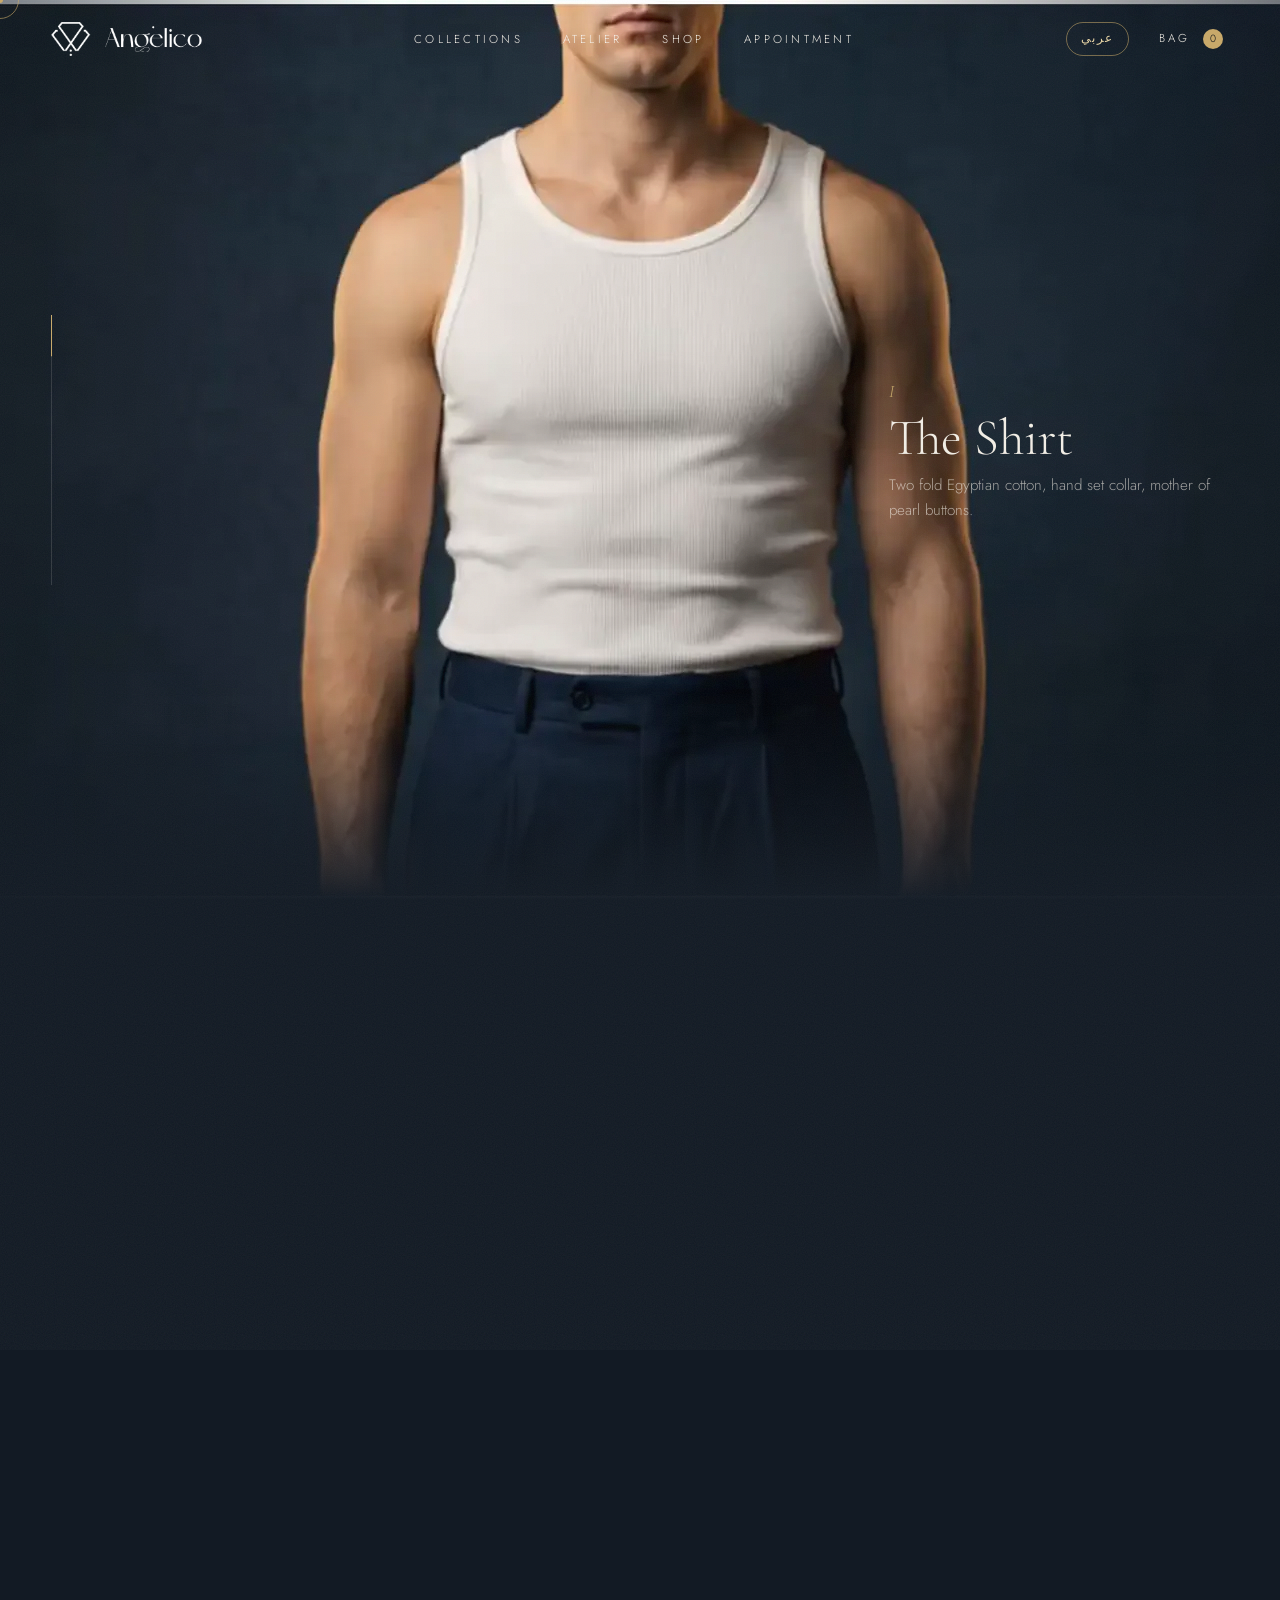
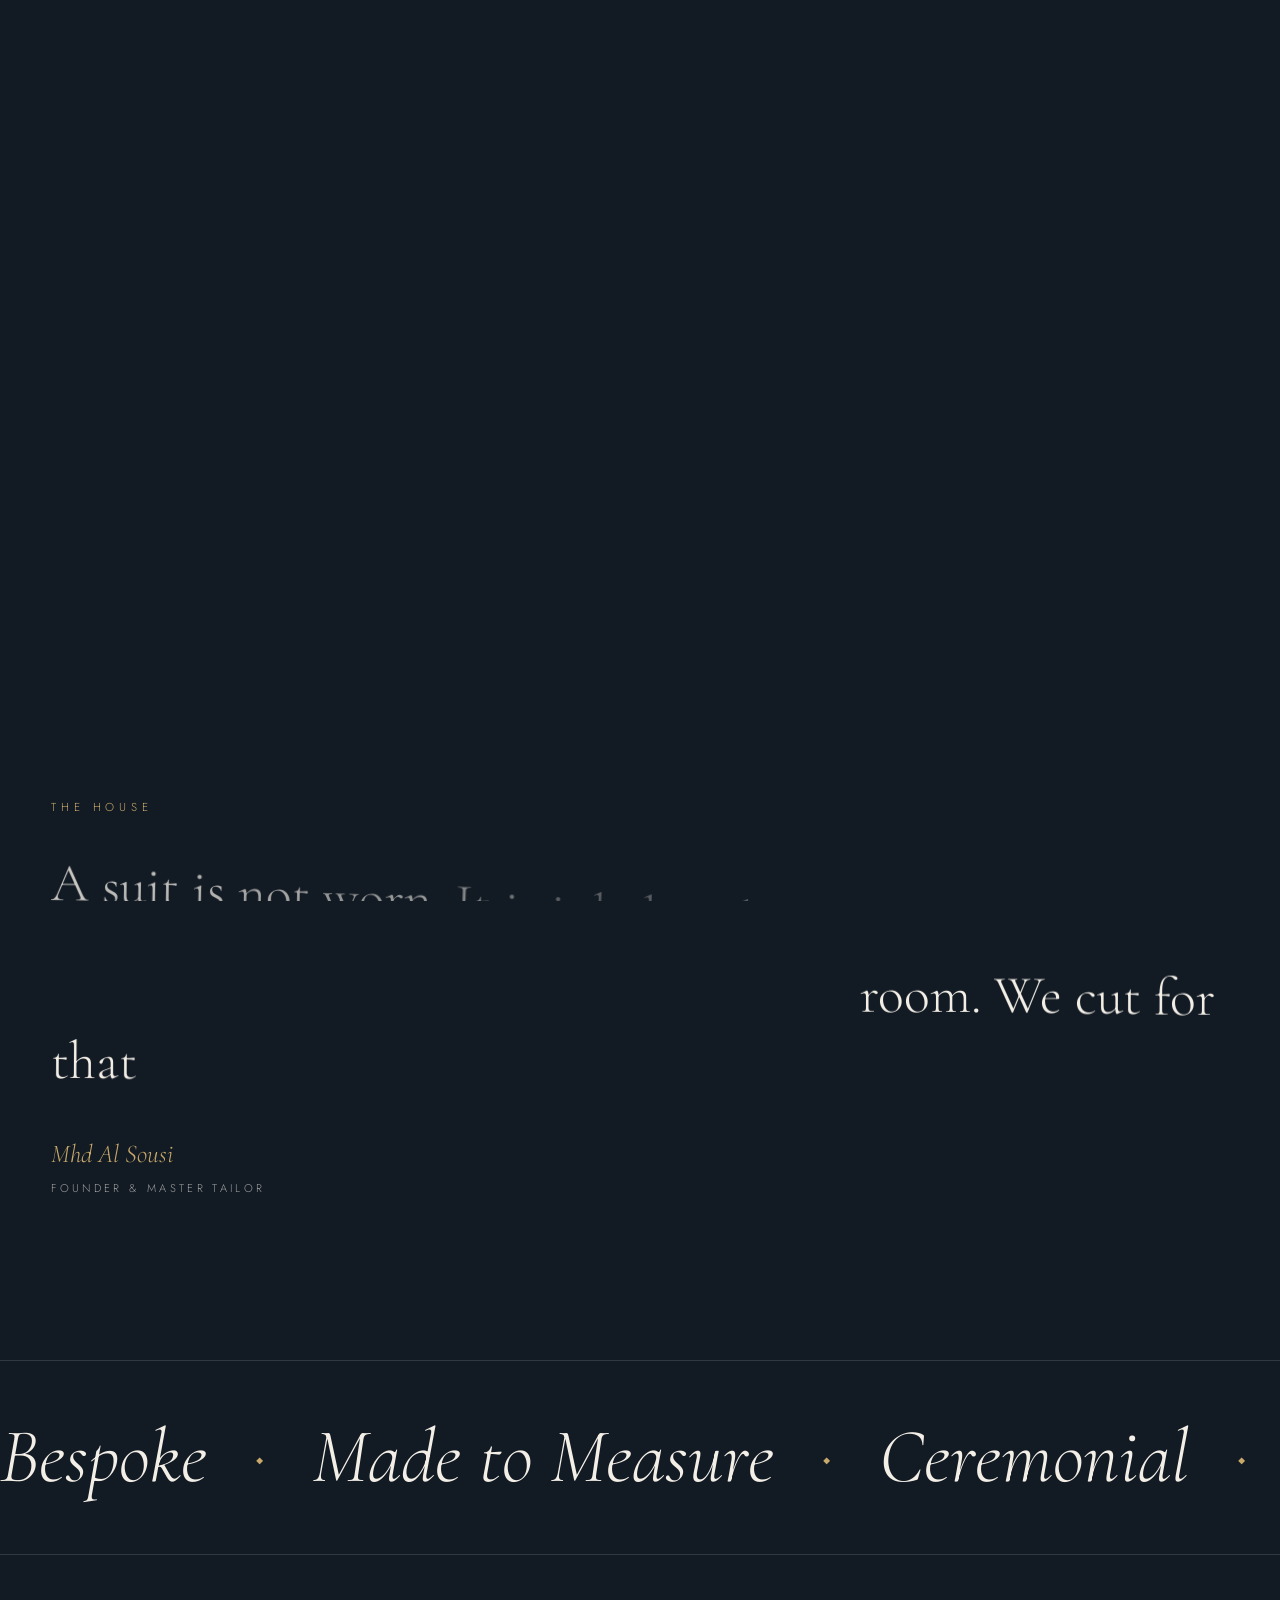
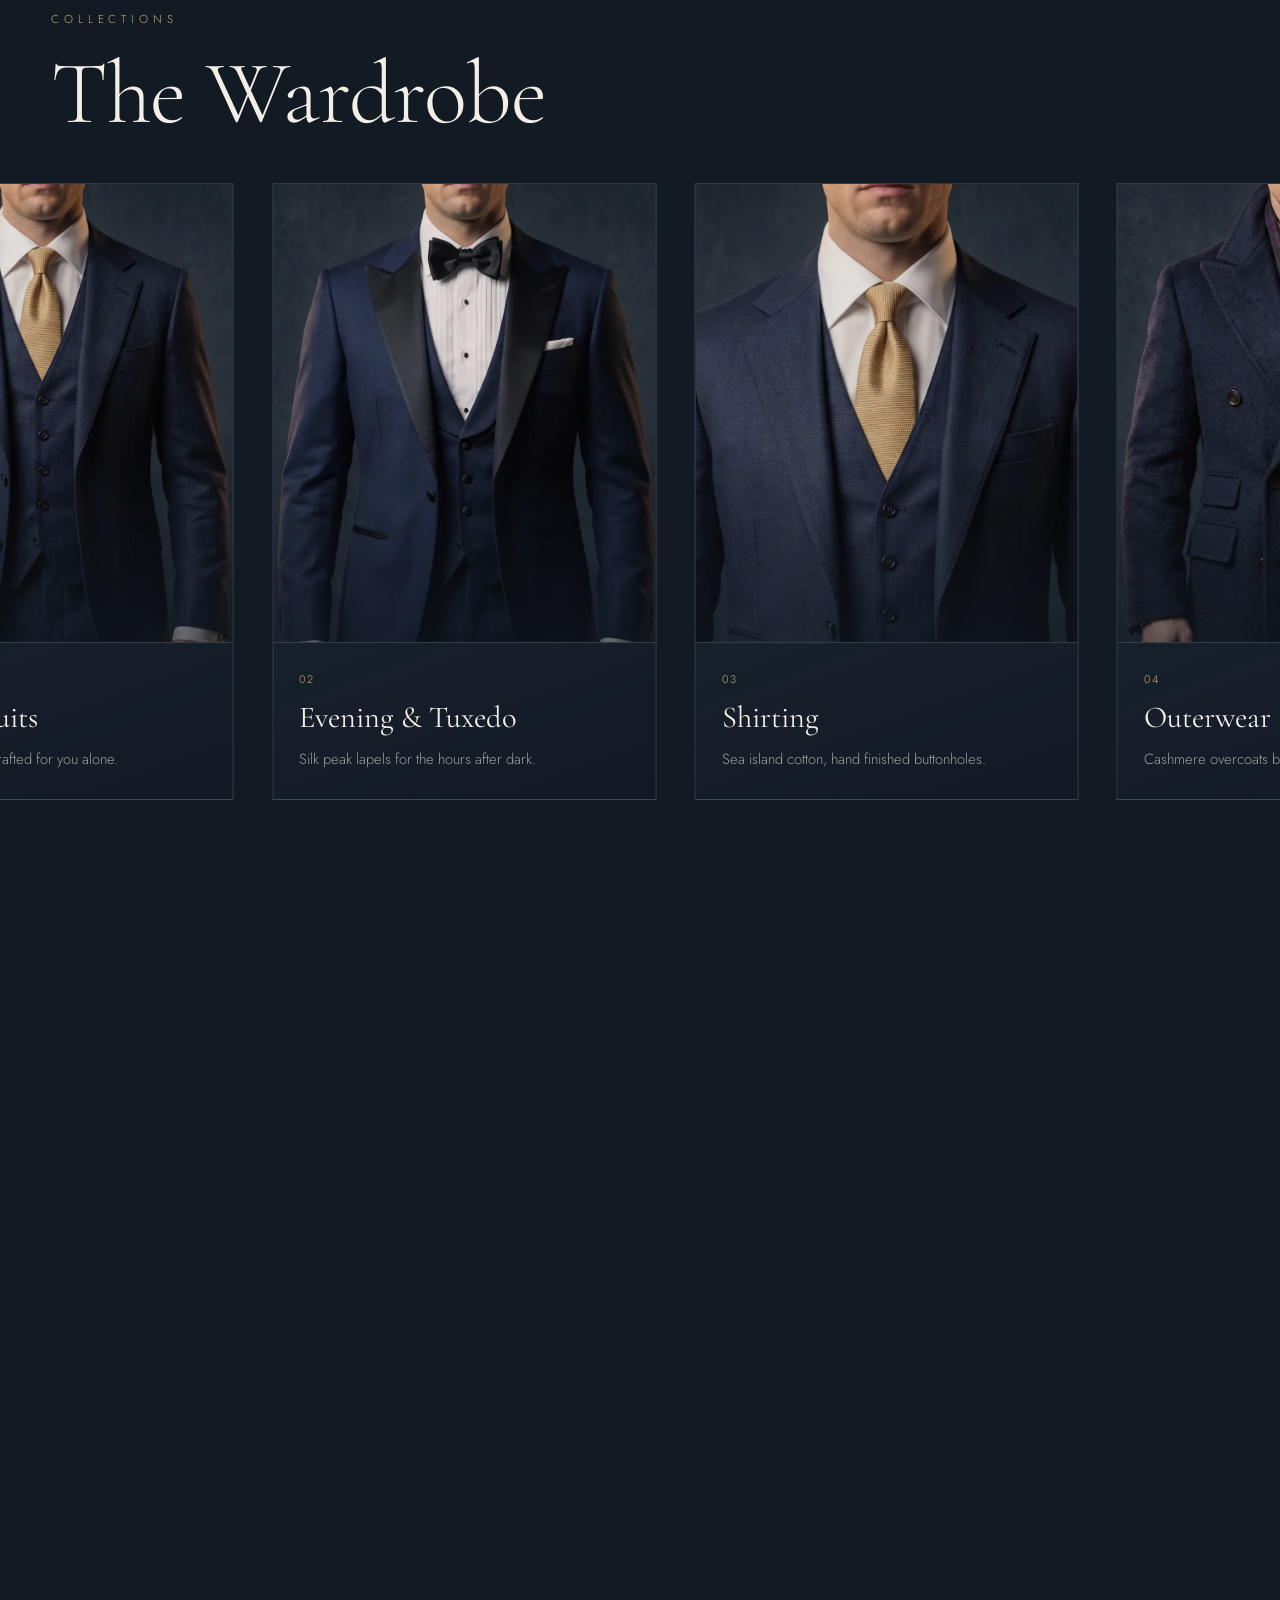
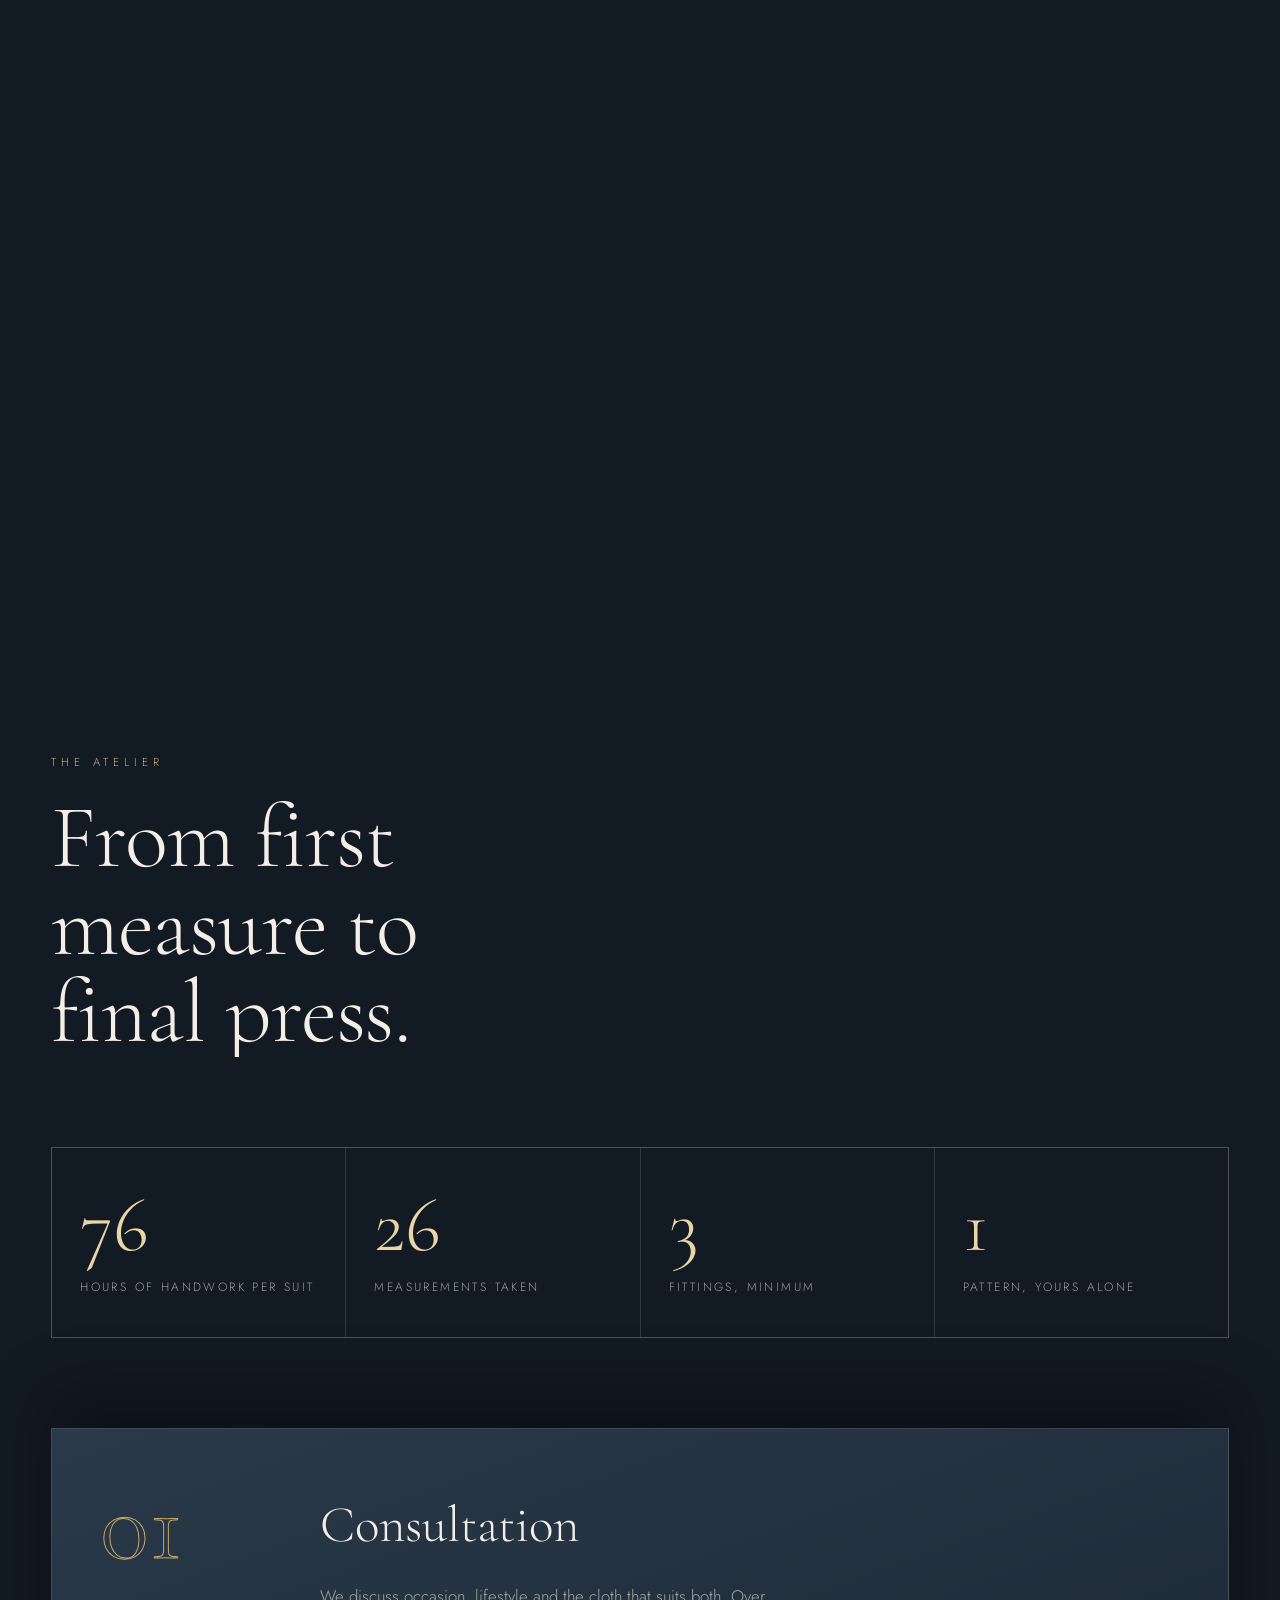
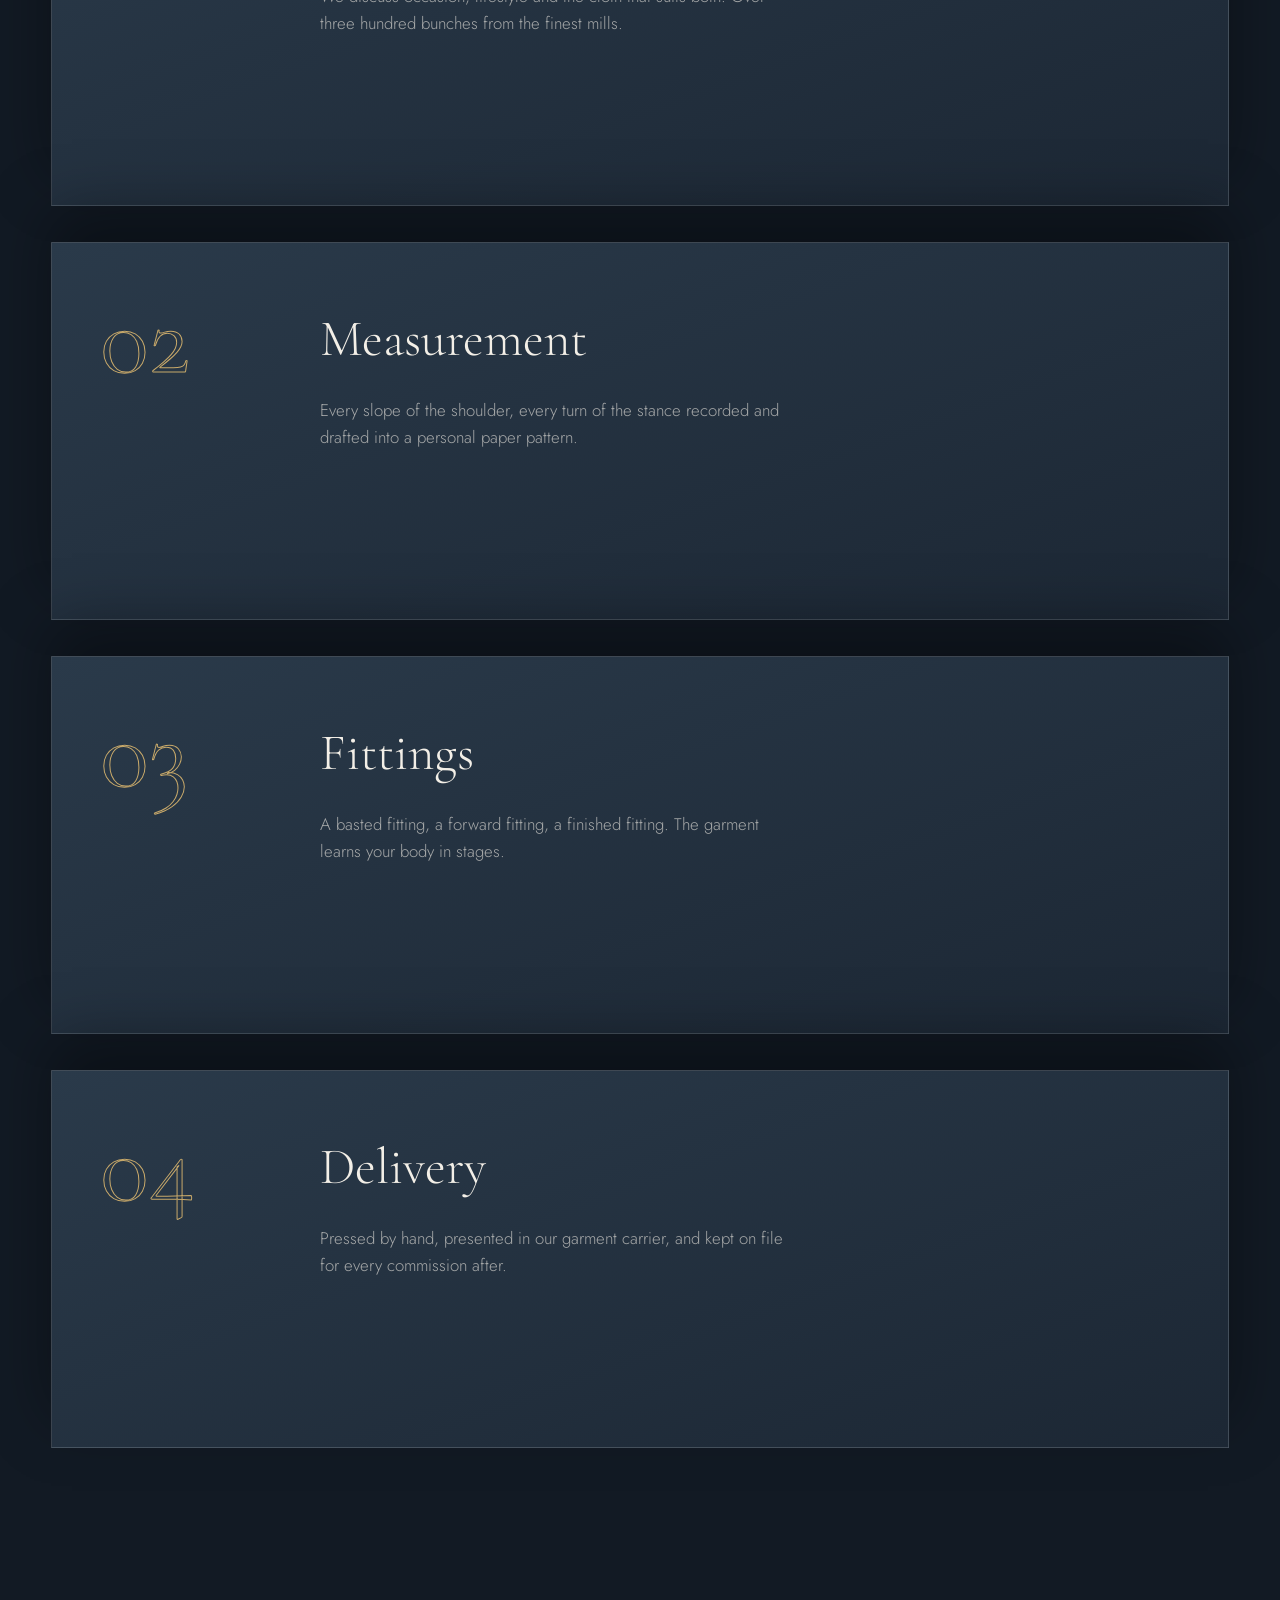
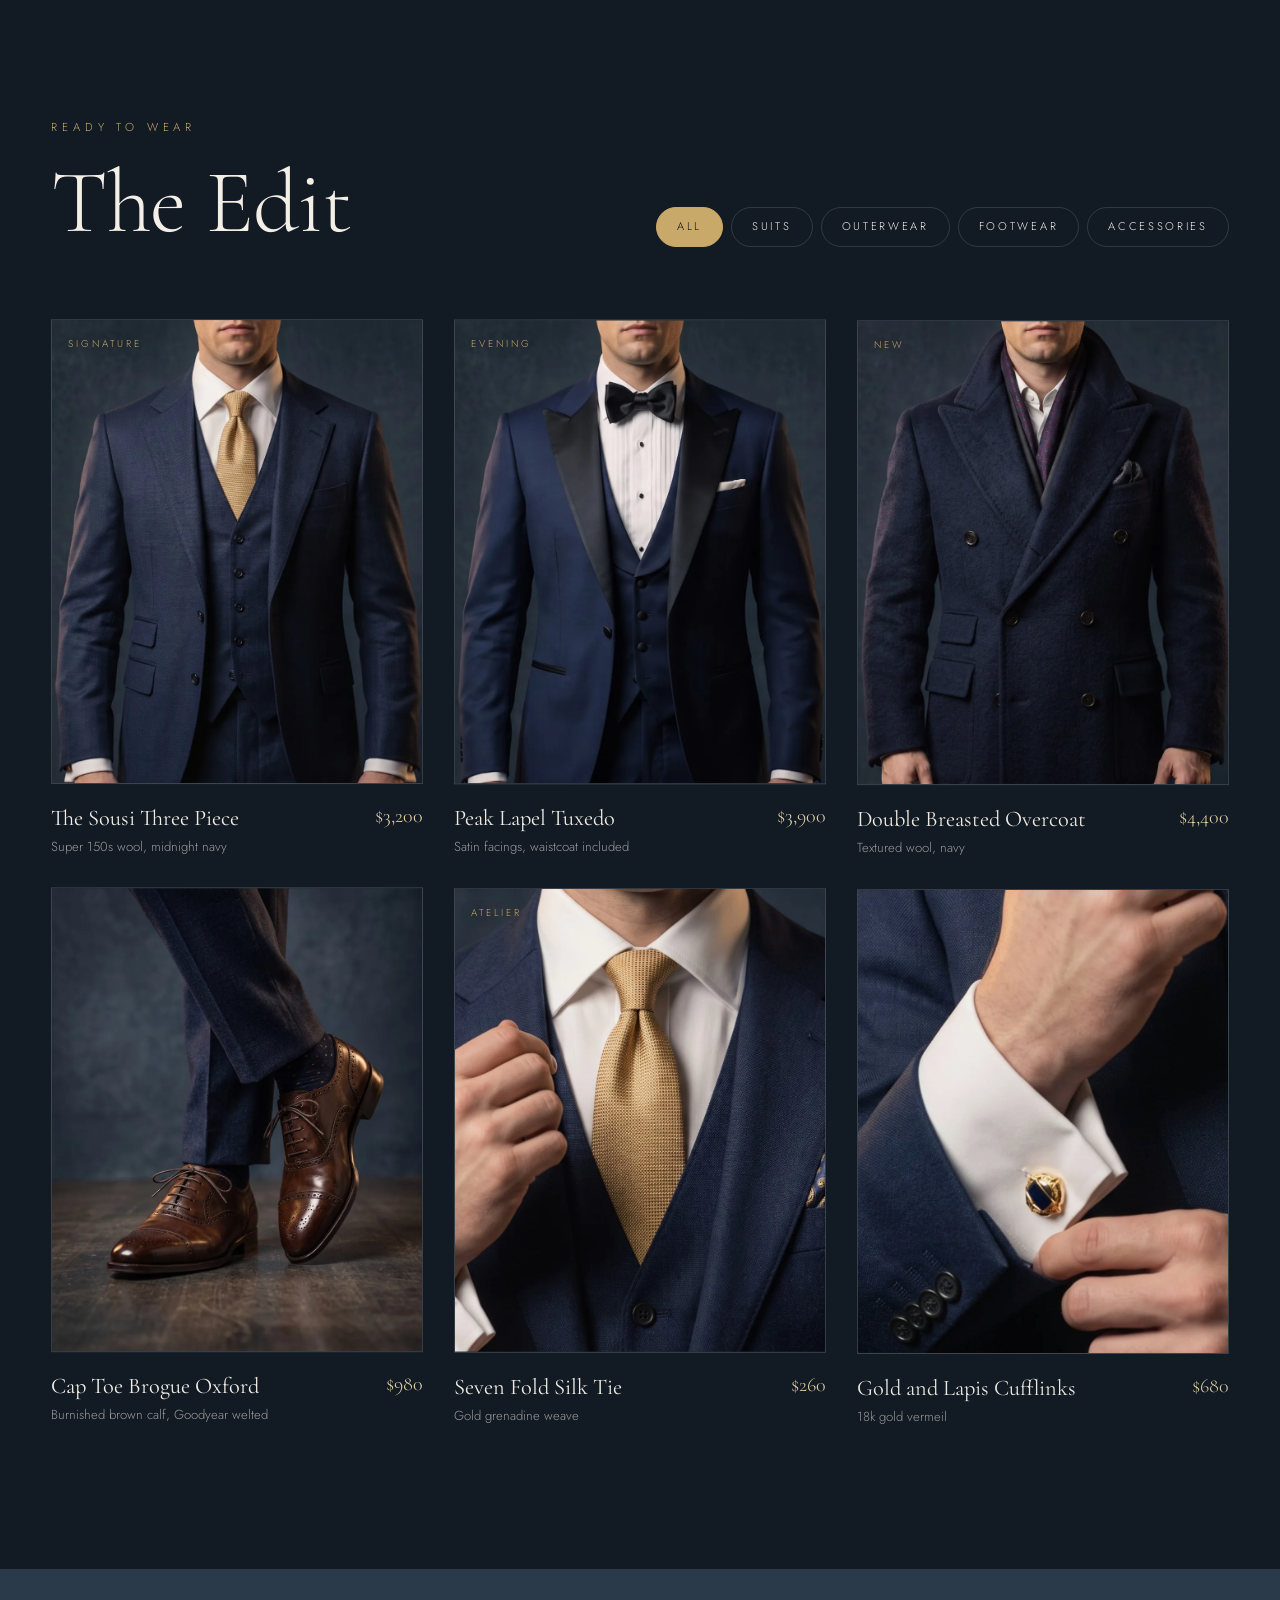
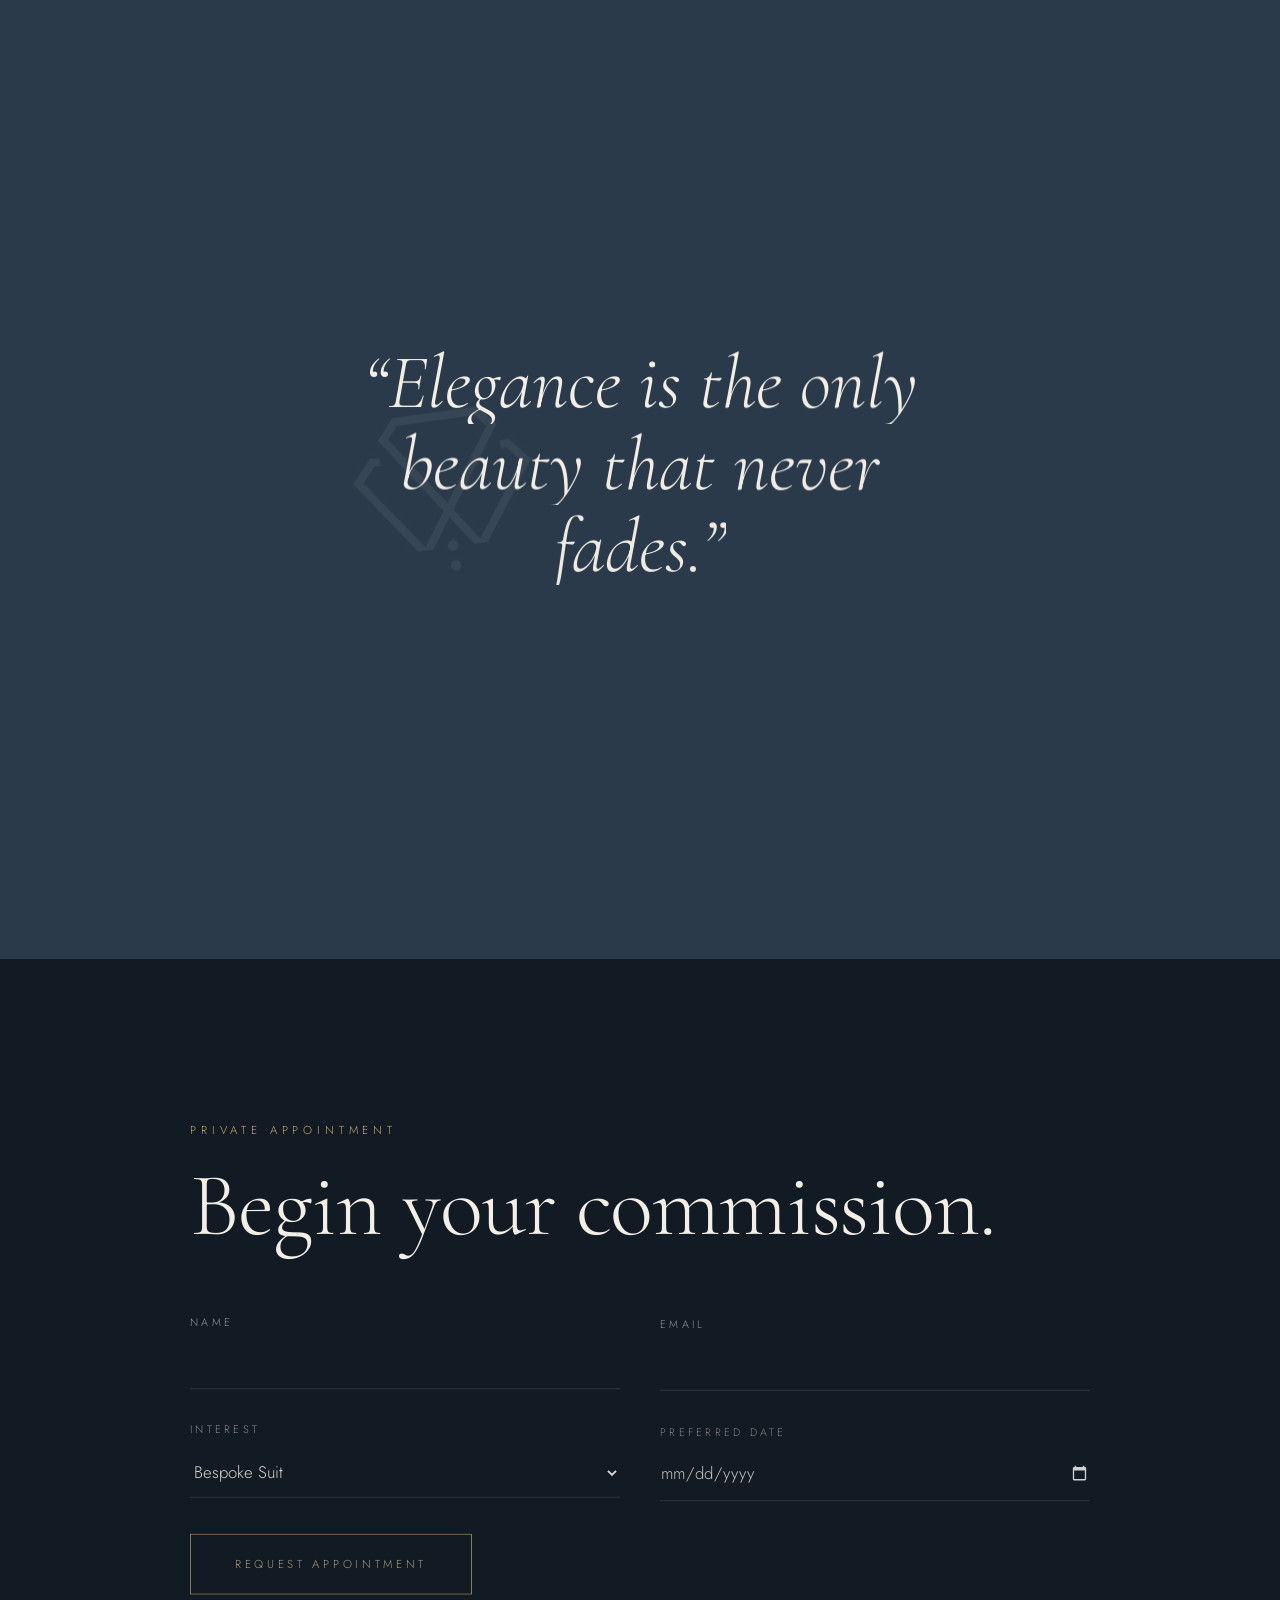
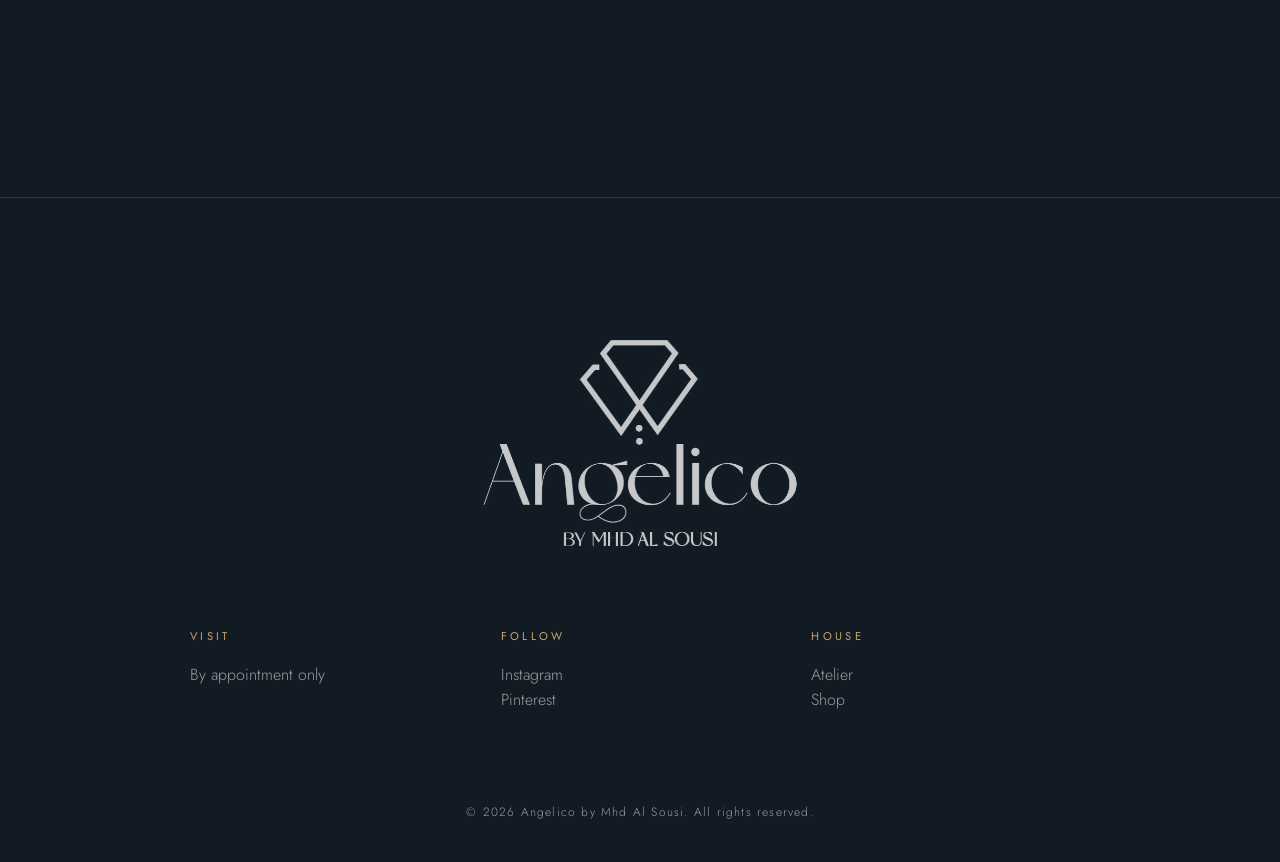
==== commit 4b4fb7ca: "Add Arabic and English with right-to-left layout and bilingual admin Every text field is now an EN/A" ====
--- a/index.html
+++ b/index.html
@@ -35,7 +35,8 @@
     </a>
     <nav class="nav__links" aria-label="Primary"></nav>
     <div class="nav__actions">
-      <button class="nav__bag" data-magnetic aria-label="Shopping bag">Bag <span class="nav__count">0</span></button>
+      <button class="nav__lang" data-magnetic aria-label="Language" hidden></button>
+      <button class="nav__bag" data-magnetic aria-label="Shopping bag"><span class="nav__bag-label">Bag</span> <span class="nav__count">0</span></button>
       <button class="nav__burger" aria-label="Open menu" aria-expanded="false"><span></span><span></span></button>
     </div>
   </header>
--- a/css/style.css
+++ b/css/style.css
@@ -117,7 +117,7 @@
 .nav__links a:hover::after { transform: scaleX(1); transform-origin: left; }
 .nav__actions { display: flex; align-items: center; gap: 24px; }
 .nav__count {
-  display: inline-grid; place-items: center; min-width: 20px; height: 20px; margin-left: 6px;
+  display: inline-grid; place-items: center; min-width: 20px; height: 20px; margin-inline-start: 6px;
   border-radius: 50%; background: var(--gold); color: var(--ink); font-size: 0.65rem; letter-spacing: 0;
 }
 .nav__burger { display: none; width: 32px; height: 20px; position: relative; }
@@ -159,7 +159,7 @@
 .hero.has-sequence .figure { display: none; }
 
 .figure {
-  position: absolute; left: 50%; bottom: 0; translate: -50% 0;
+  position: absolute; left: 50%; bottom: 0;
   height: min(92vh, 150vw); width: auto; max-width: none; overflow: visible;
   filter: drop-shadow(0 40px 60px rgba(0, 0, 0, 0.45));
 }
@@ -167,7 +167,7 @@
 .f-finish .btn, .f-finish .square, .f-finish .cuff { transform-box: fill-box; transform-origin: center; }
 
 .hero__intro {
-  position: absolute; left: var(--gutter); bottom: 12vh; z-index: 3; max-width: 42ch;
+  position: absolute; inset-inline-start: var(--gutter); bottom: 12vh; z-index: 3; max-width: 42ch;
 }
 .hero__title { font-family: var(--serif); font-weight: 300; font-size: clamp(3rem, 9vw, 8.5rem); line-height: 0.9; margin: 0; }
 .hero__title span { display: block; overflow: hidden; }
@@ -176,16 +176,16 @@
 .hero__scroll i { display: block; width: 1px; height: 44px; background: linear-gradient(var(--gold), transparent); animation: drip 2.2s var(--ease) infinite; transform-origin: top; }
 @keyframes drip { 0% { transform: scaleY(0); } 50% { transform: scaleY(1); } 100% { transform: scaleY(1); opacity: 0; } }
 
-.stages { list-style: none; margin: 0; padding: 0; position: absolute; right: var(--gutter); top: 50%; transform: translateY(-50%); width: min(340px, 40vw); z-index: 3; }
+.stages { list-style: none; margin: 0; padding: 0; position: absolute; inset-inline-end: var(--gutter); top: 50%; transform: translateY(-50%); width: min(340px, 40vw); z-index: 3; }
 .stage { position: absolute; top: 0; left: 0; right: 0; translate: 0 -50%; opacity: 0; visibility: hidden; }
 .stage small { display: block; font-family: var(--serif); font-style: italic; font-size: 1.1rem; color: var(--gold); margin-bottom: 0.4rem; }
 .stage h2 { font-family: var(--serif); font-weight: 300; font-size: clamp(2.2rem, 4vw, 3.6rem); margin: 0 0 0.6rem; line-height: 1; }
 .stage p { margin: 0; color: var(--ivory-dim); font-size: 0.95rem; }
 
-.hero__progress { position: absolute; left: var(--gutter); top: 50%; width: 1px; height: 30vh; transform: translateY(-50%); background: var(--line); z-index: 3; }
+.hero__progress { position: absolute; inset-inline-start: var(--gutter); top: 50%; width: 1px; height: 30vh; transform: translateY(-50%); background: var(--line); z-index: 3; }
 .hero__progress span { display: block; width: 100%; height: 100%; background: var(--gold); transform: scaleY(0); transform-origin: top; }
 
-.hero__final { position: absolute; left: 12vw; top: 50%; translate: 0 -50%; width: min(340px, 28vw); z-index: 4; opacity: 0; pointer-events: none; }
+.hero__final { position: absolute; inset-inline-start: 12vw; top: 50%; width: min(340px, 28vw); z-index: 4; opacity: 0; pointer-events: none; }
 
 /* ---------- Manifesto ---------- */
 .manifesto { padding: 22vh var(--gutter) 18vh; max-width: 1400px; margin: 0 auto; }
@@ -266,7 +266,7 @@
 .product:hover .product__media img { transform: scale(1.06); }
 .product__tag { z-index: 2; text-shadow: 0 1px 12px rgba(0, 0, 0, 0.6); }
 .product__add { z-index: 2; }
-.product__tag { position: absolute; top: 16px; left: 16px; font-size: 0.62rem; letter-spacing: 0.3em; text-transform: uppercase; color: var(--gold); }
+.product__tag { position: absolute; top: 16px; inset-inline-start: 16px; font-size: 0.62rem; letter-spacing: 0.3em; text-transform: uppercase; color: var(--gold); }
 .product__add {
   position: absolute; left: 16px; right: 16px; bottom: 16px; padding: 14px; text-align: center;
   background: var(--ivory); color: var(--ink); font-size: 0.7rem; letter-spacing: 0.28em; text-transform: uppercase;
@@ -311,7 +311,7 @@
 /* ---------- Footer ---------- */
 .footer { padding: 14vh var(--gutter) 40px; border-top: 1px solid var(--line); background: var(--navy-900); text-align: center; }
 .footer__logo { width: min(320px, 70vw); margin: 0 auto 10vh; }
-.footer__cols { display: grid; grid-template-columns: repeat(3, 1fr); gap: 32px; max-width: 900px; margin: 0 auto 10vh; text-align: left; }
+.footer__cols { display: grid; grid-template-columns: repeat(3, 1fr); gap: 32px; max-width: 900px; margin: 0 auto 10vh; text-align: start; }
 .footer h4 { font-weight: 400; font-size: 0.7rem; letter-spacing: 0.3em; text-transform: uppercase; color: var(--gold); margin: 0 0 1rem; }
 .footer p { margin: 0; color: var(--ivory-dim); }
 .footer a:hover { color: var(--gold-2); }
@@ -341,7 +341,7 @@
   .stage h2 { font-size: 2rem; }
   .figure { height: 78vh; }
   .hero__progress { display: none; }
-  .hero__final { left: 50%; top: 9vh; translate: -50% 0; width: 52vw; }
+  .hero__final { inset-inline-start: 50%; top: 9vh; width: 52vw; }
   .grid { grid-template-columns: 1fr; }
   .form { grid-template-columns: 1fr; }
   .footer__cols { grid-template-columns: 1fr; text-align: center; }
@@ -372,3 +372,36 @@
   padding: 10px 22px; background: var(--gold); color: #0b1118; border-radius: 999px;
   font-size: 0.7rem; letter-spacing: 0.24em; text-transform: uppercase; pointer-events: none;
 }
+
+/* ---------- Language switcher ---------- */
+.nav__lang { font-size: 0.78rem; letter-spacing: 0.12em; padding: 6px 14px; border: 1px solid rgba(200, 169, 106, 0.55); border-radius: 99px; color: var(--gold-2); transition: background .4s, color .4s; }
+.nav__lang:hover { background: var(--gold); color: var(--ink); }
+.nav__lang[hidden] { display: none; }
+
+/* ---------- Arabic (right to left) ---------- */
+html[lang="ar"] { --serif: "Amiri", "Cormorant Garamond", "Times New Roman", serif; --sans: "Tajawal", "Jost", "Helvetica Neue", Arial, sans-serif; }
+/* Arabic letters join, so tracking and forced caps would break the words. */
+html[lang="ar"] * { letter-spacing: 0 !important; text-transform: none !important; }
+html[lang="ar"] body { line-height: 1.8; font-weight: 400; }
+html[lang="ar"] .display { line-height: 1.25; font-weight: 400; }
+html[lang="ar"] .hero__title { line-height: 1.2; font-weight: 400; }
+html[lang="ar"] .hero__title span { padding-block: 0.06em; }
+html[lang="ar"] .hero__giant { -webkit-text-stroke-width: 1.4px; font-weight: 700; }
+html[lang="ar"] .manifesto__text { line-height: 1.6; }
+html[lang="ar"] [data-split] .w { padding-block: 0.18em; margin-block: -0.18em; }
+html[lang="ar"] .stage h2, html[lang="ar"] .card__meta h3, html[lang="ar"] .product__info h3, html[lang="ar"] .step h3 { font-weight: 400; line-height: 1.3; }
+html[lang="ar"] .eyebrow, html[lang="ar"] .nav__links a, html[lang="ar"] .nav__bag, html[lang="ar"] .filters button, html[lang="ar"] .btn-gold { font-size: 0.9rem; }
+html[lang="ar"] .stat span, html[lang="ar"] .product__tag, html[lang="ar"] .form label span, html[lang="ar"] .footer h4, html[lang="ar"] .hero__scroll { font-size: 0.85rem; }
+html[lang="ar"] .marquee__track { font-style: normal; }
+html[lang="ar"] .step__n, html[lang="ar"] .stage small { font-style: normal; }
+html[lang="ar"] .manifesto__sig { font-style: normal; }
+
+/* The marquee and the collections track keep a fixed left to right motion. */
+.marquee__track, .collections__track { direction: ltr; }
+html[dir="rtl"] .marquee__track > span, html[dir="rtl"] .card { direction: rtl; }
+html[dir="rtl"] .menu { clip-path: circle(0% at 40px 40px); }
+html[dir="rtl"] .menu.is-open { clip-path: circle(150% at 40px 40px); }
+html[dir="rtl"] .product__price { direction: ltr; }
+@media (prefers-reduced-motion: reduce) { .collections__pin { height: auto; padding: 10vh 0; overflow-x: auto; } }
+.collections__pin { direction: ltr; }
+html[dir="rtl"] .collections__head { direction: rtl; }
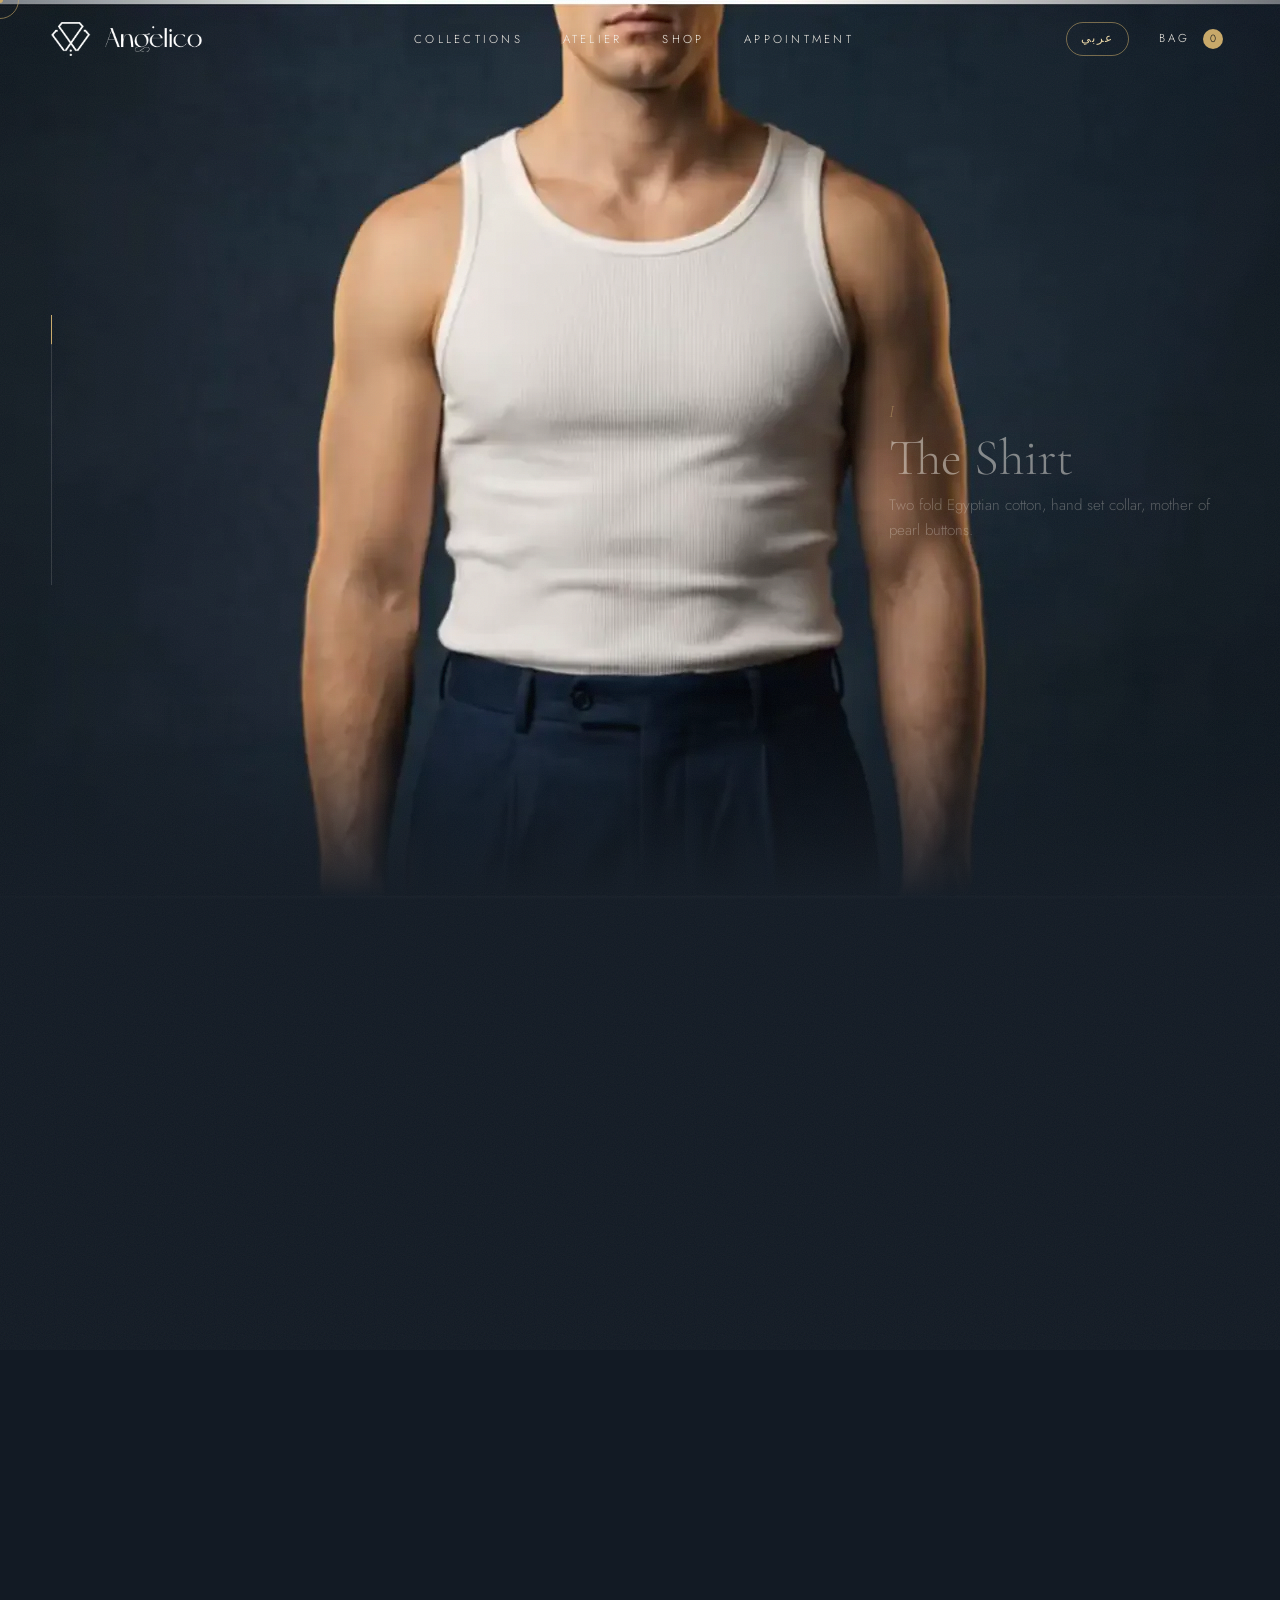
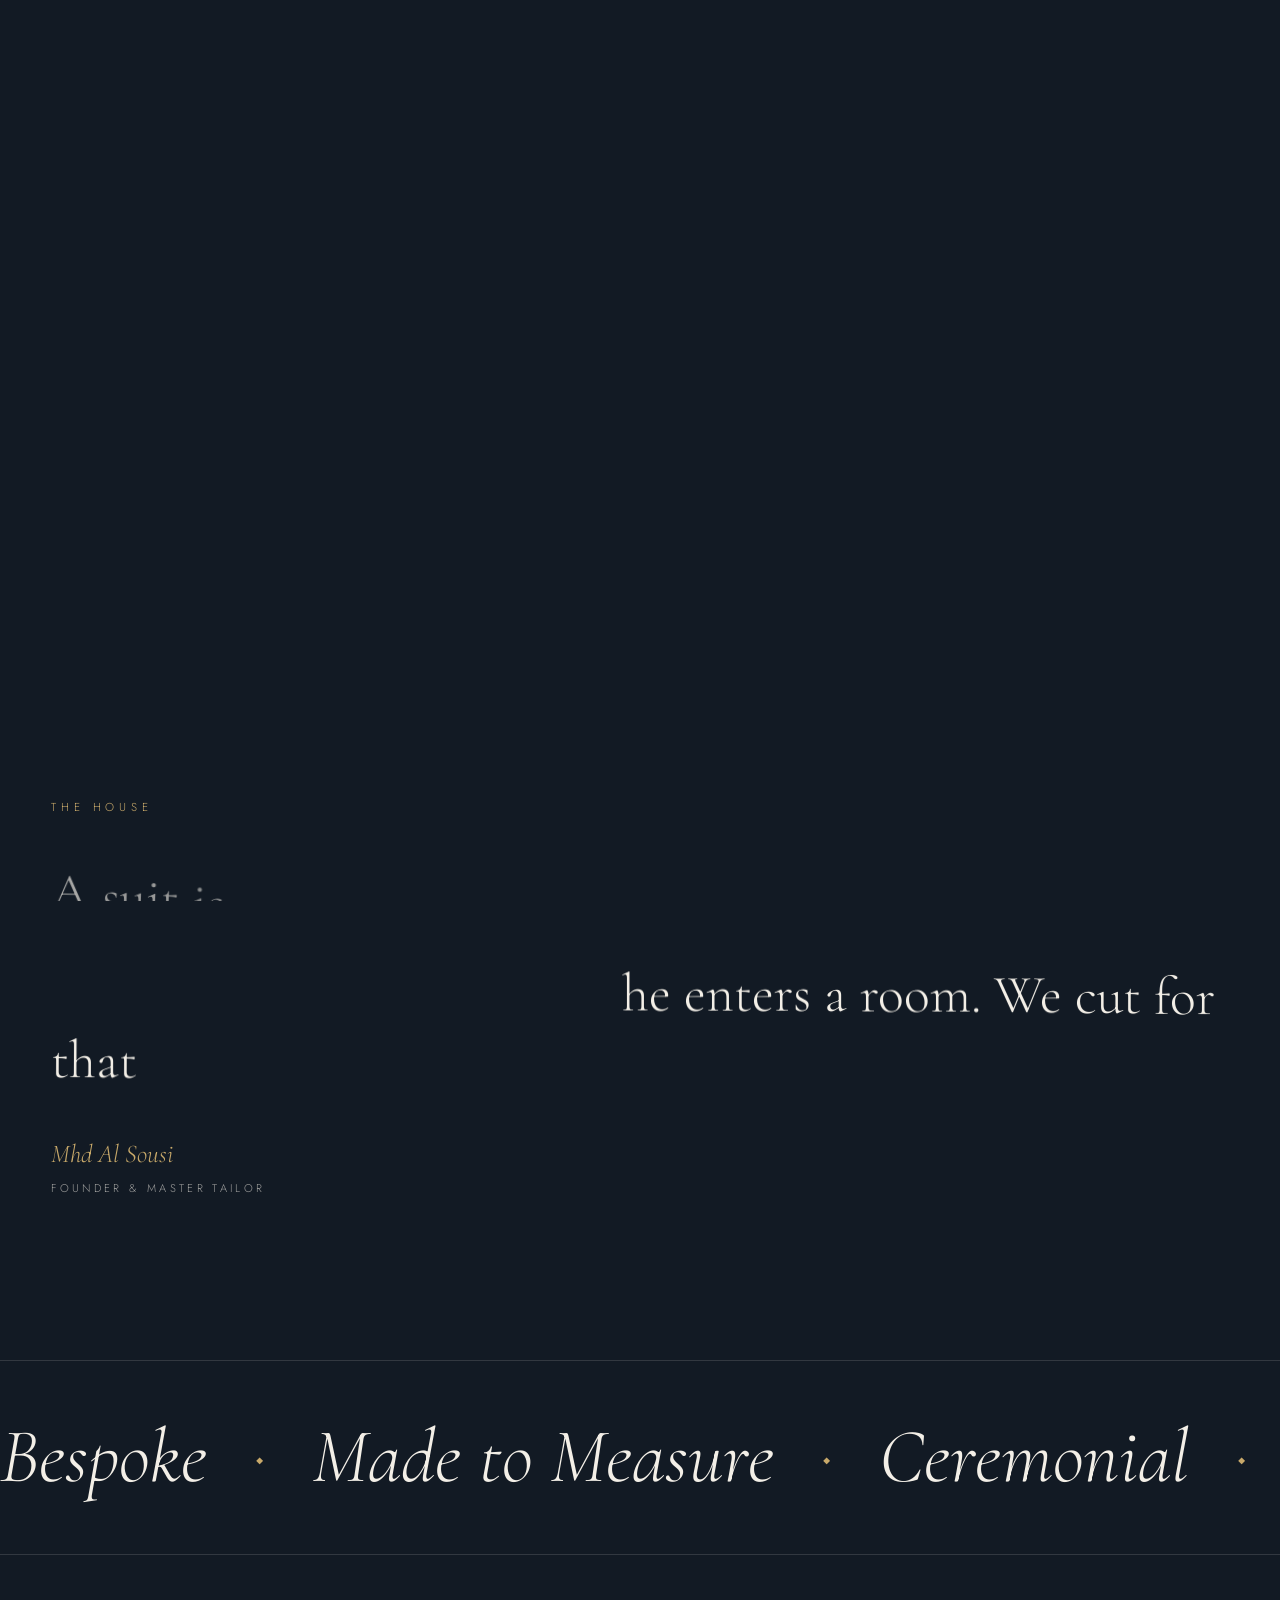
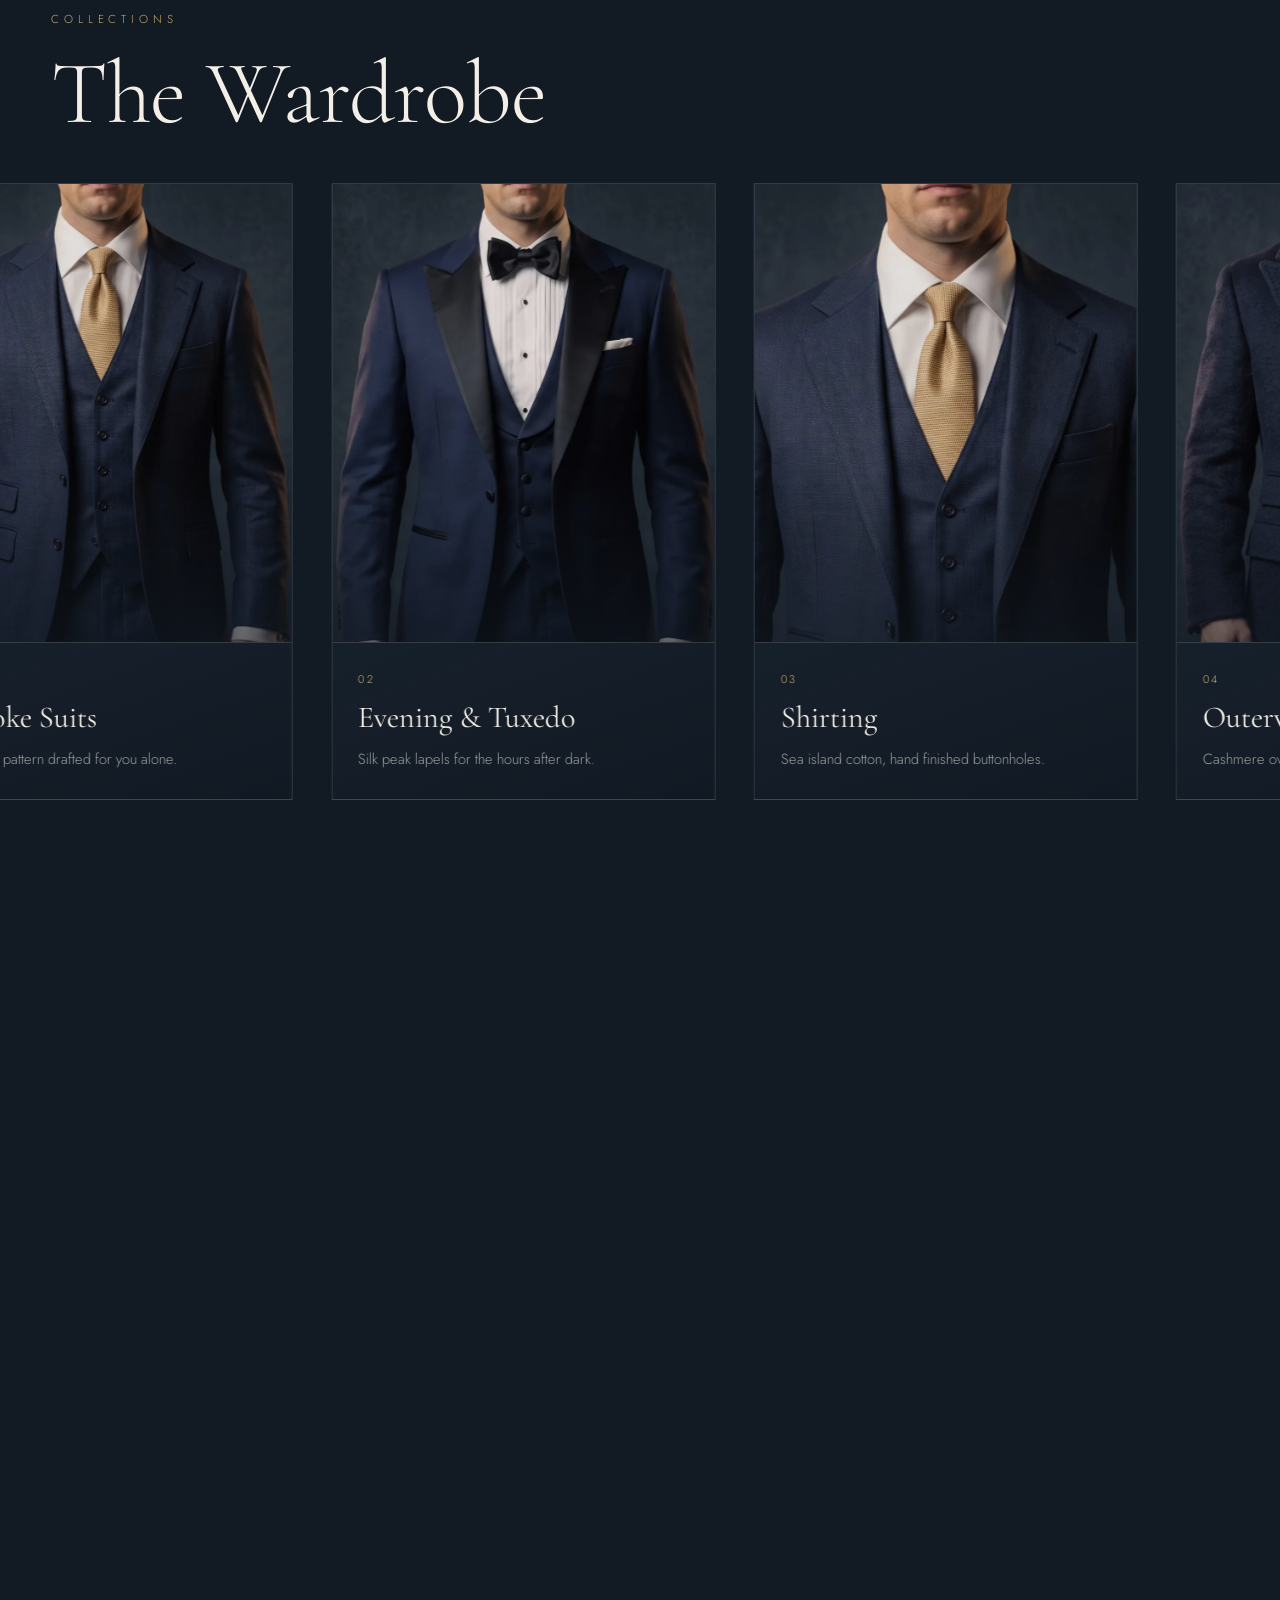
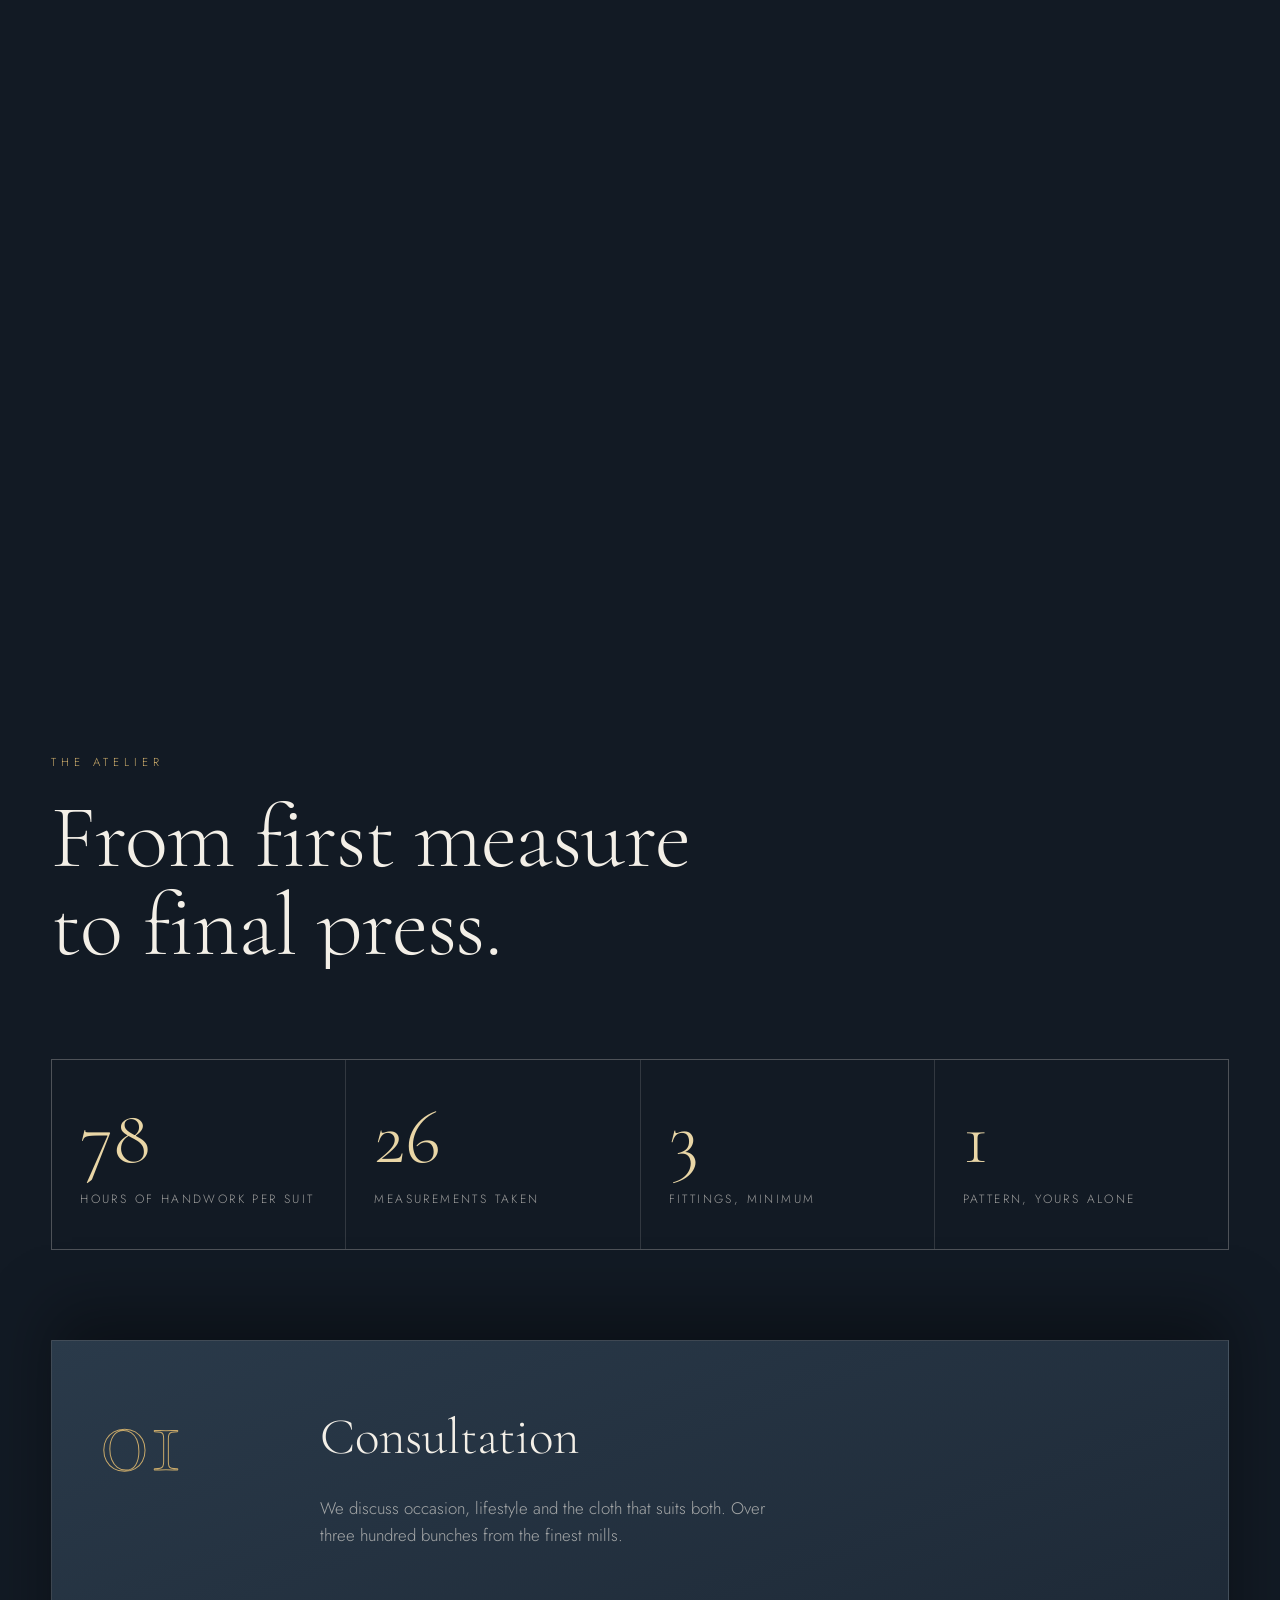
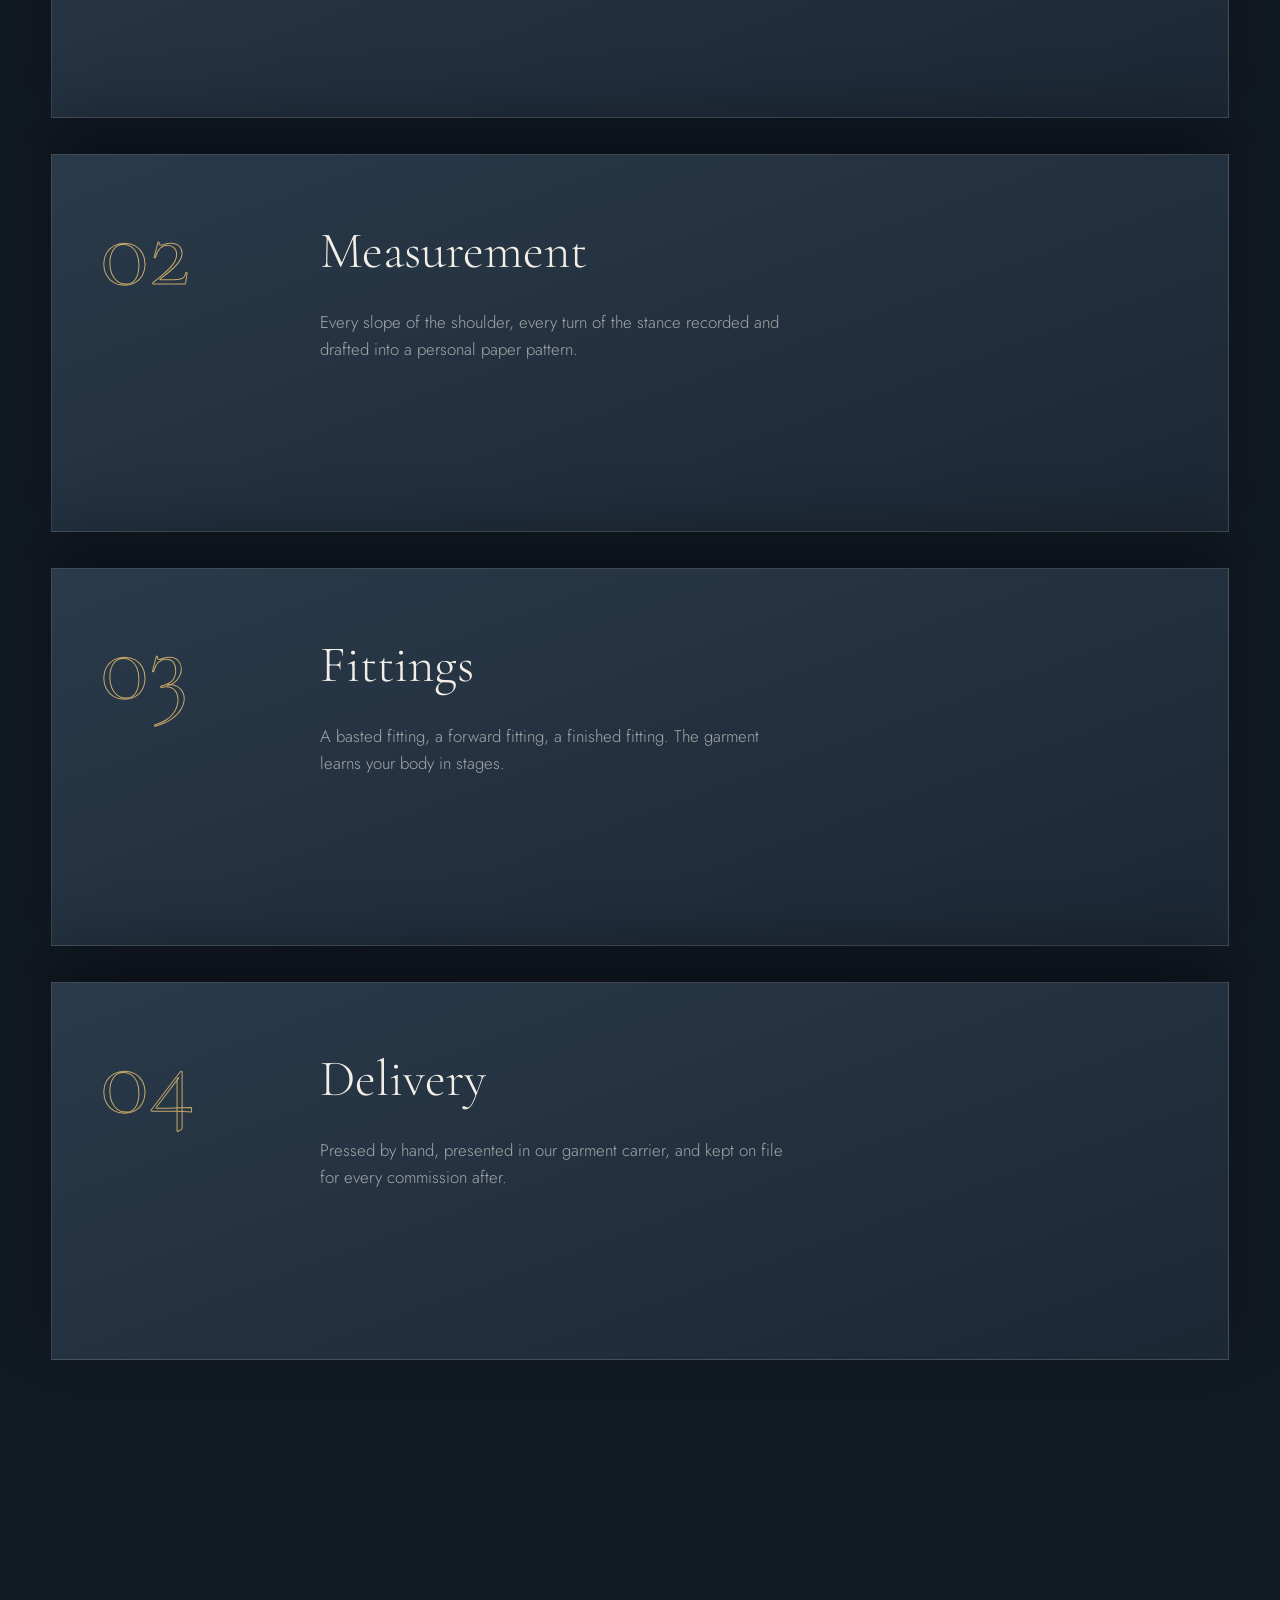
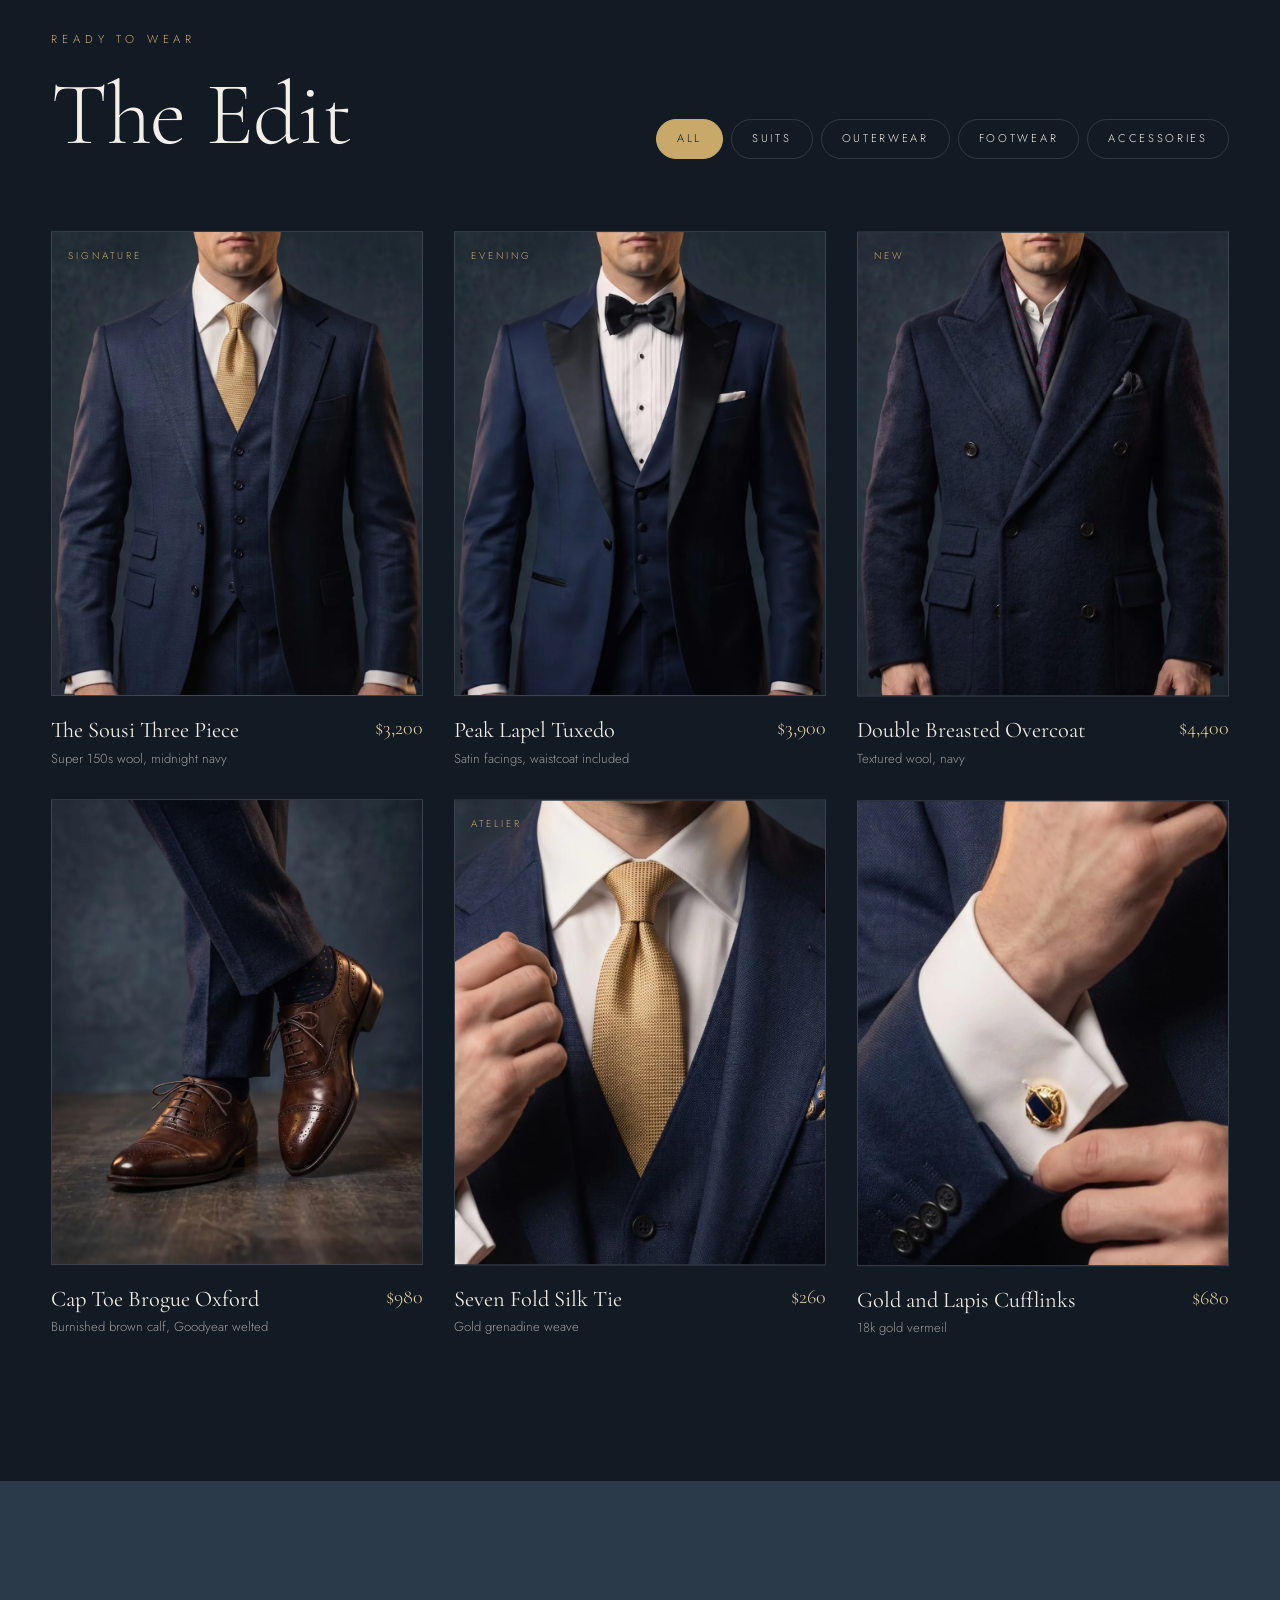
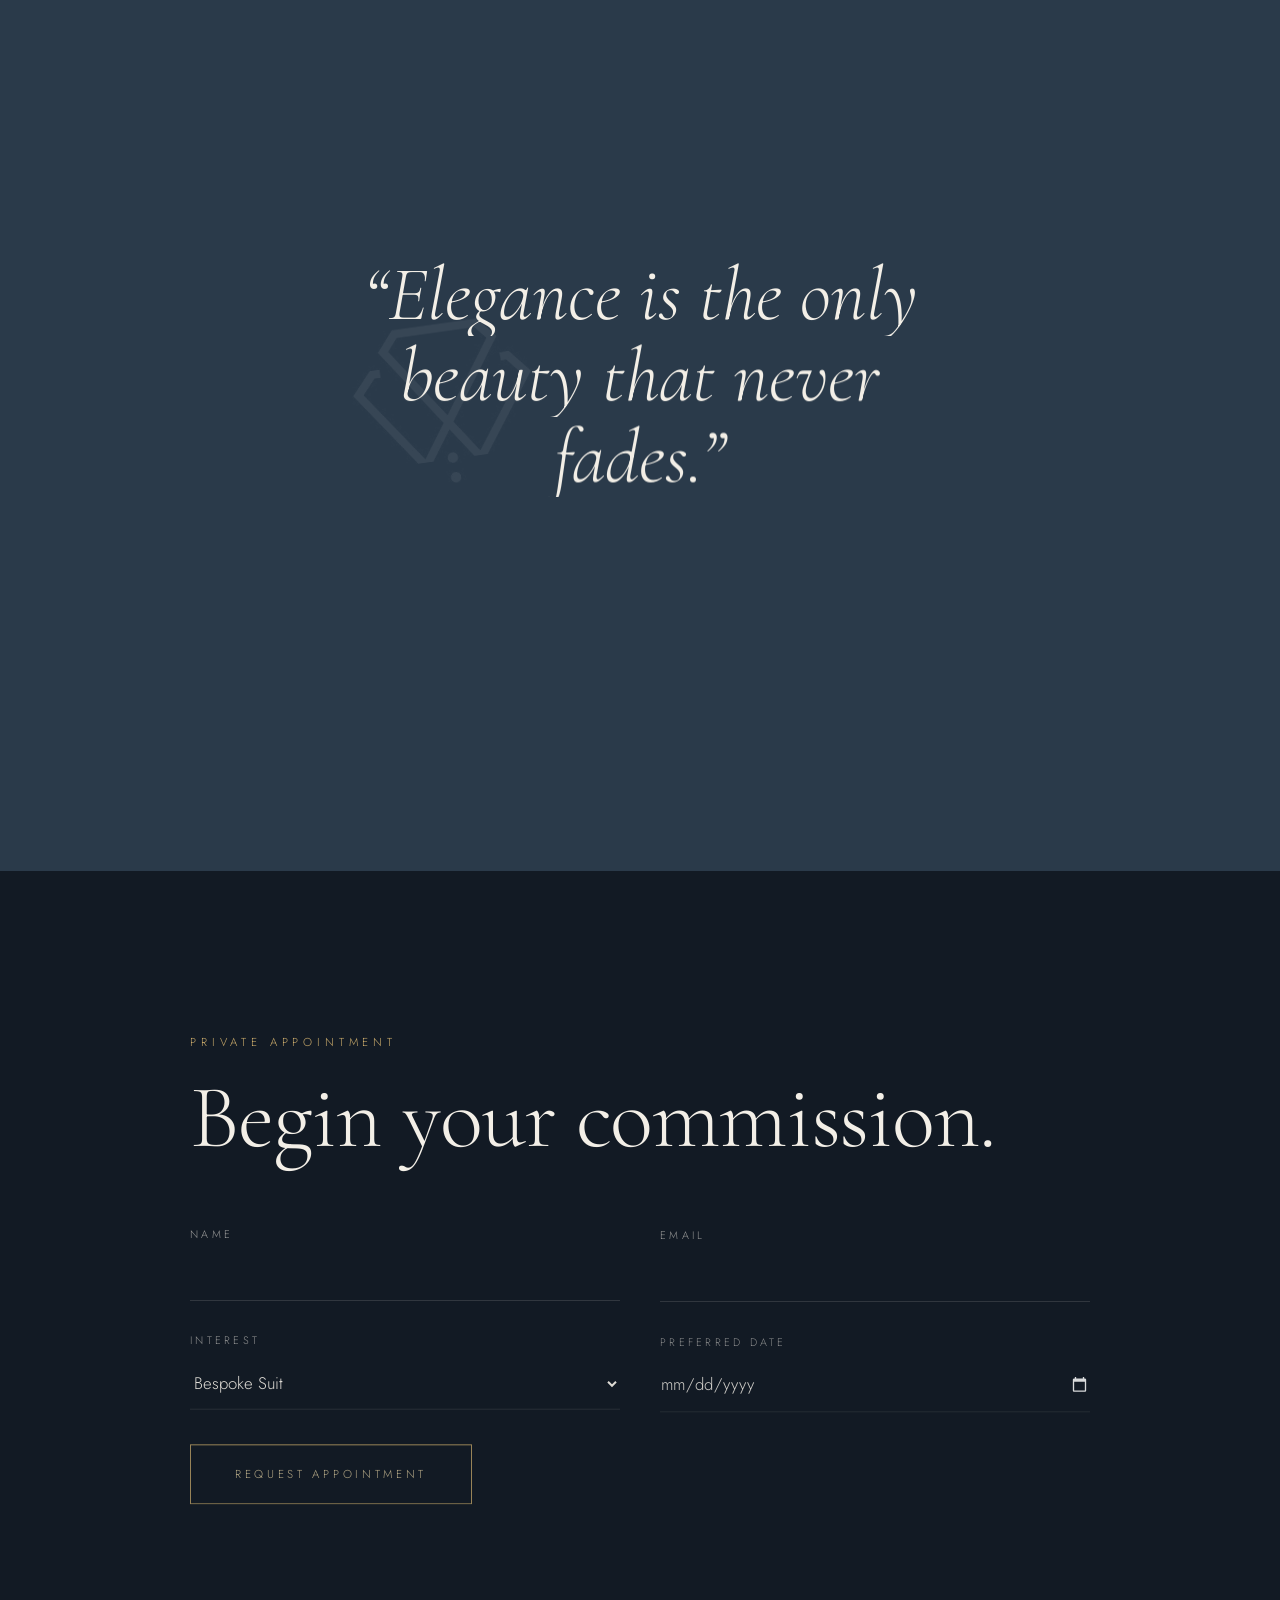
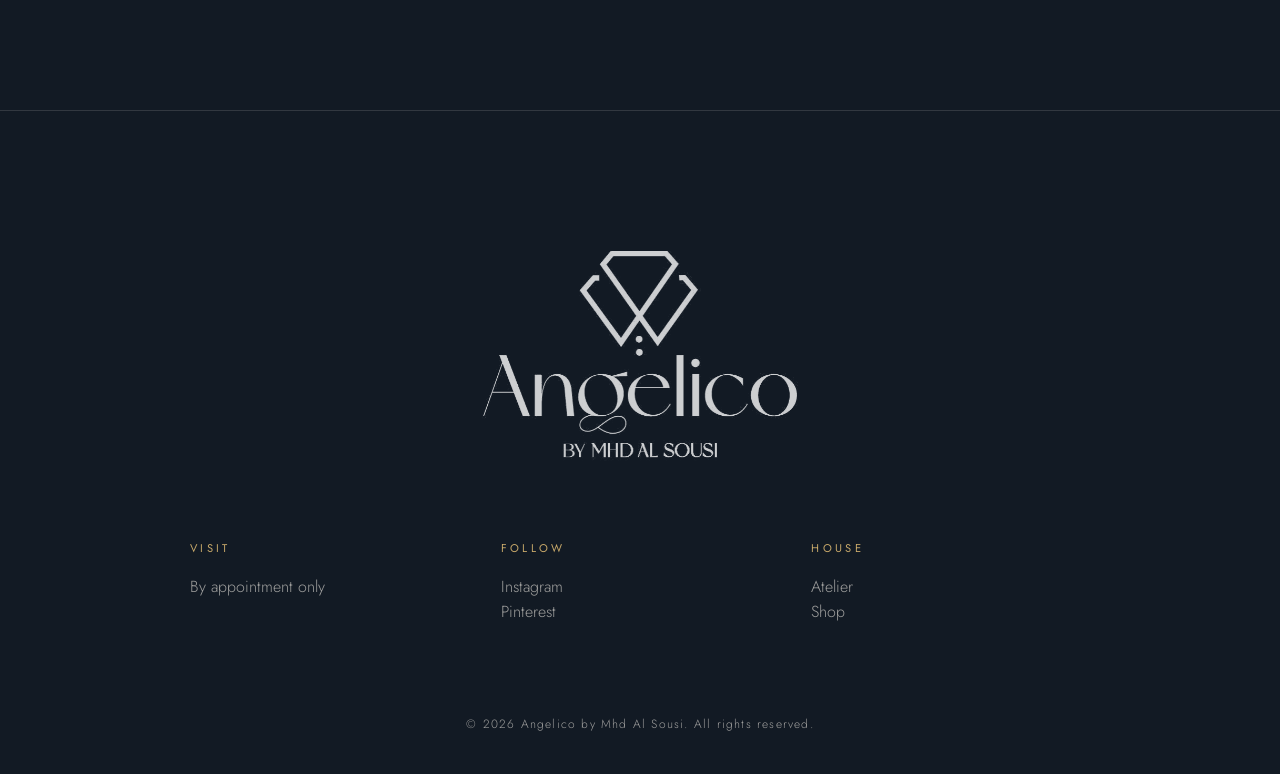
==== commit 0e18f553: "Add Supabase backend for content, photos, auth and appointment requests The admin and site can now s" ====
--- a/index.html
+++ b/index.html
@@ -215,6 +215,7 @@
         <p class="eyebrow"></p>
         <h2 class="display"></h2>
         <form class="form" novalidate>
+          <input type="text" name="website" class="hp" tabindex="-1" autocomplete="off" aria-hidden="true" />
           <label><span>Name</span><input name="name" required autocomplete="name" /></label>
           <label><span>Email</span><input name="email" type="email" required autocomplete="email" /></label>
           <label><span>Interest</span>
@@ -239,6 +240,8 @@
   <script src="js/vendor/gsap.min.js"></script>
   <script src="js/vendor/ScrollTrigger.min.js"></script>
   <script src="js/vendor/lenis.min.js"></script>
+  <script src="js/supabase-config.js"></script>
+  <script src="js/supabase-lite.js"></script>
   <script src="js/config.js"></script>
   <script src="js/content.js"></script>
   <script src="js/main.js"></script>
--- a/css/style.css
+++ b/css/style.css
@@ -206,7 +206,7 @@
 .collections__head { padding: 0 var(--gutter); margin-bottom: 5vh; }
 .collections__track { display: flex; gap: clamp(16px, 3vw, 40px); padding: 0 var(--gutter); width: max-content; will-change: transform; }
 .card {
-  position: relative; width: clamp(260px, 30vw, 420px); flex: none;
+  position: relative; width: clamp(220px, min(max(30vw, 260px), calc((100vh - 340px) * 0.8333)), 420px); flex: none;
   border: 1px solid var(--line); background: linear-gradient(160deg, rgba(42, 58, 74, 0.55), rgba(18, 26, 36, 0.4));
   overflow: hidden; transition: border-color .6s var(--ease);
 }
@@ -229,7 +229,7 @@
 
 /* ---------- Atelier ---------- */
 .atelier { padding: 20vh var(--gutter) 10vh; max-width: 1400px; margin: 0 auto; }
-.atelier__head .display { max-width: 12ch; }
+.atelier__head .display { max-width: 16ch; }
 .stats { display: grid; grid-template-columns: repeat(4, 1fr); gap: 1px; background: var(--line); border: 1px solid var(--line); margin: 10vh 0; }
 .stat { background: var(--navy-900); padding: 40px 28px; }
 .stat b { display: block; font-family: var(--serif); font-weight: 300; font-size: clamp(3rem, 6vw, 5.4rem); line-height: 1; color: var(--gold-2); }
@@ -405,3 +405,11 @@
 @media (prefers-reduced-motion: reduce) { .collections__pin { height: auto; padding: 10vh 0; overflow-x: auto; } }
 .collections__pin { direction: ltr; }
 html[dir="rtl"] .collections__head { direction: rtl; }
+
+/* Size cards from the window height too, so the pinned gallery never outgrows a short window. */
+@supports (height: 100svh) { .card { width: clamp(220px, min(max(30vw, 260px), calc((100svh - 340px) * 0.8333)), 420px); } }
+@media (max-height: 700px) { .collections__head { margin-bottom: 2vh; } .card__meta { padding: 14px 20px 18px; } .card__meta h3 { font-size: 1.5rem; } }
+/* Let big serif letters overhang their box without being clipped by the word reveal. */
+[data-split] .w { padding-inline: 0.08em; margin-inline: -0.08em; }
+
+.hp { position: absolute; left: -9999px; width: 1px; height: 1px; opacity: 0; pointer-events: none; }
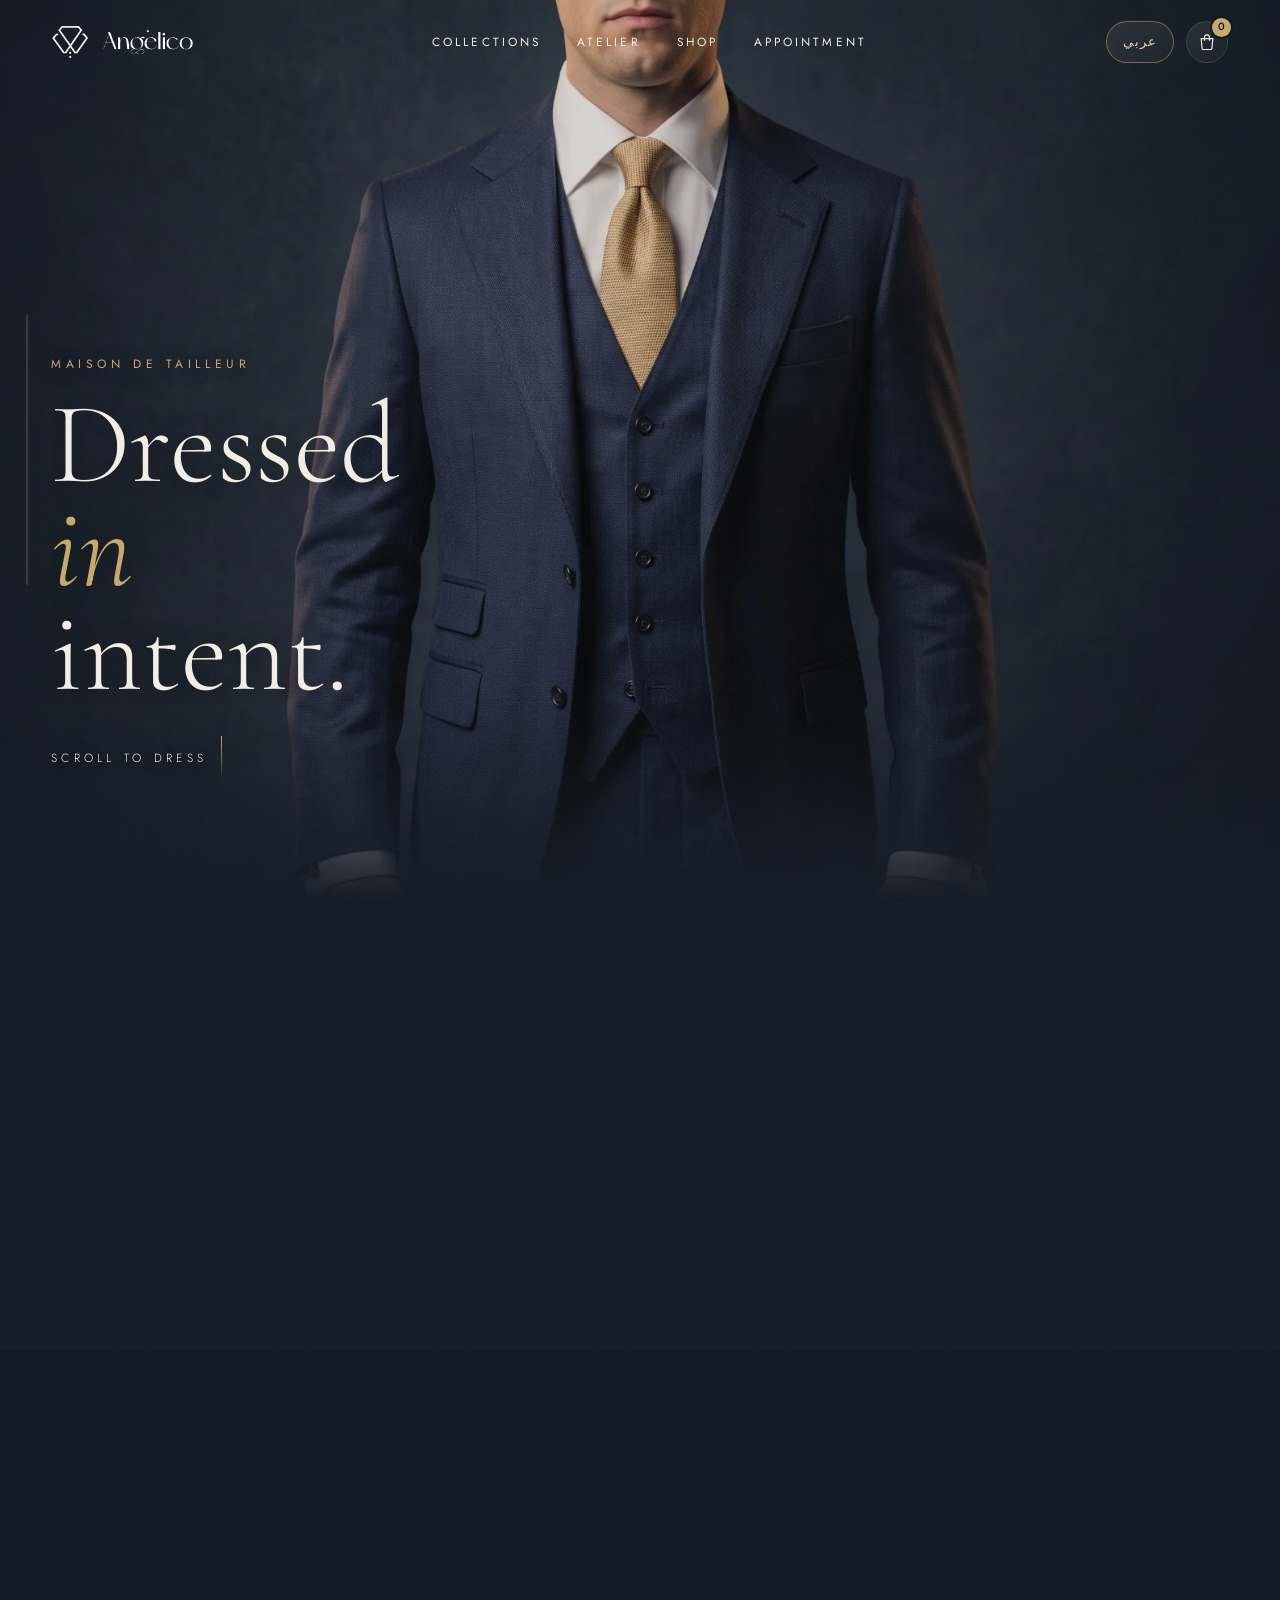
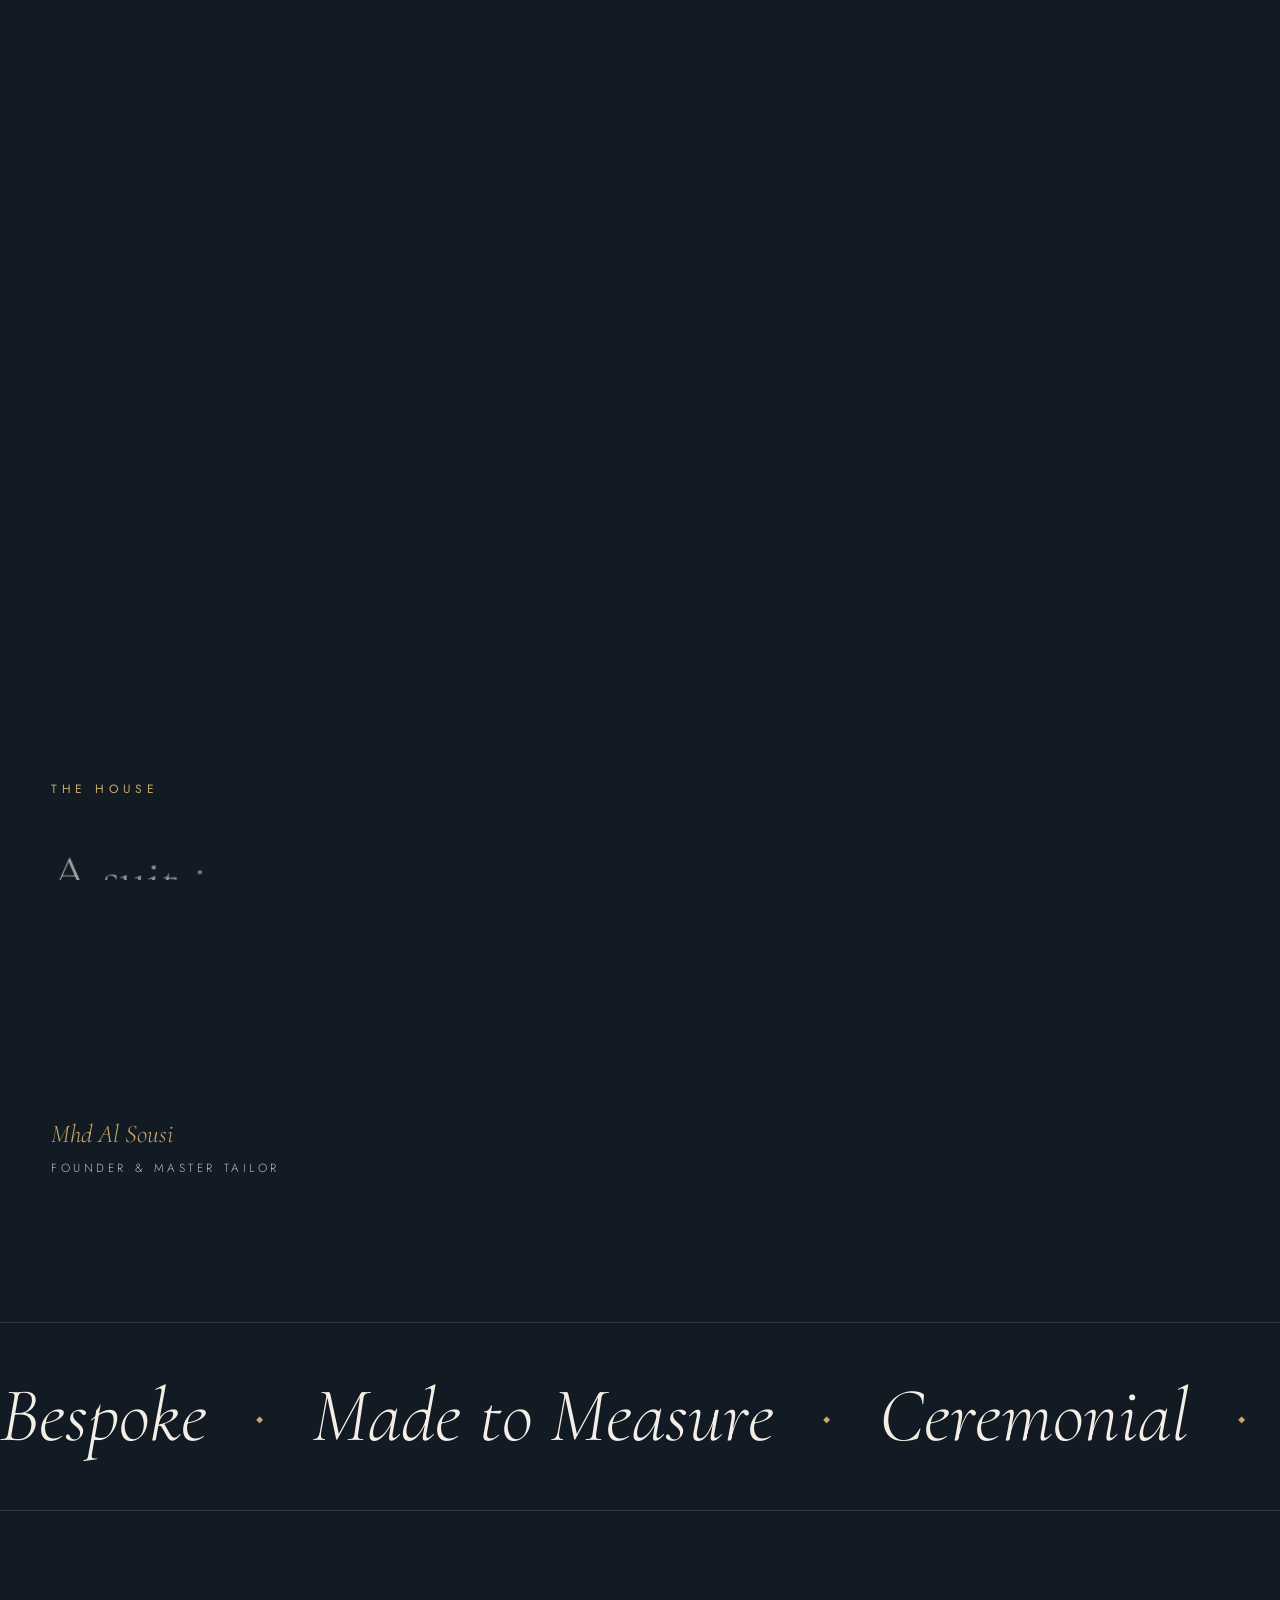
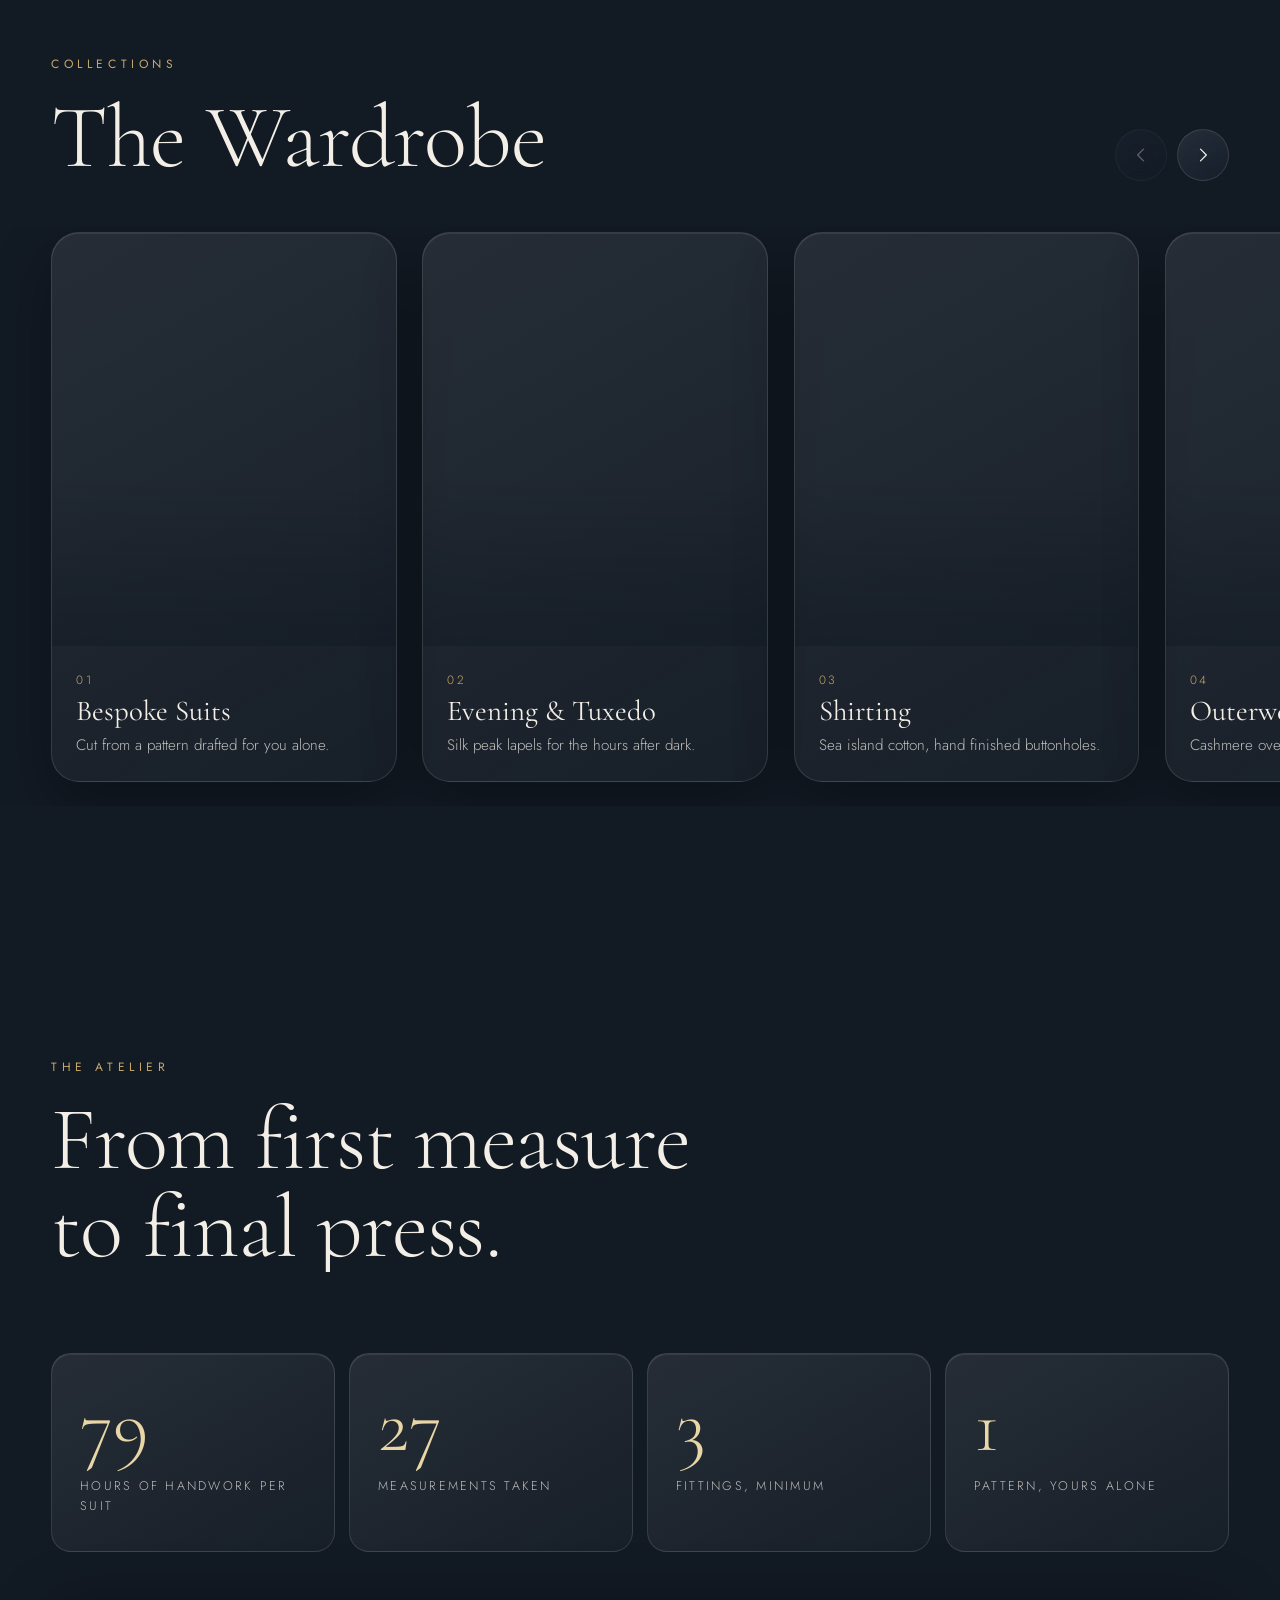
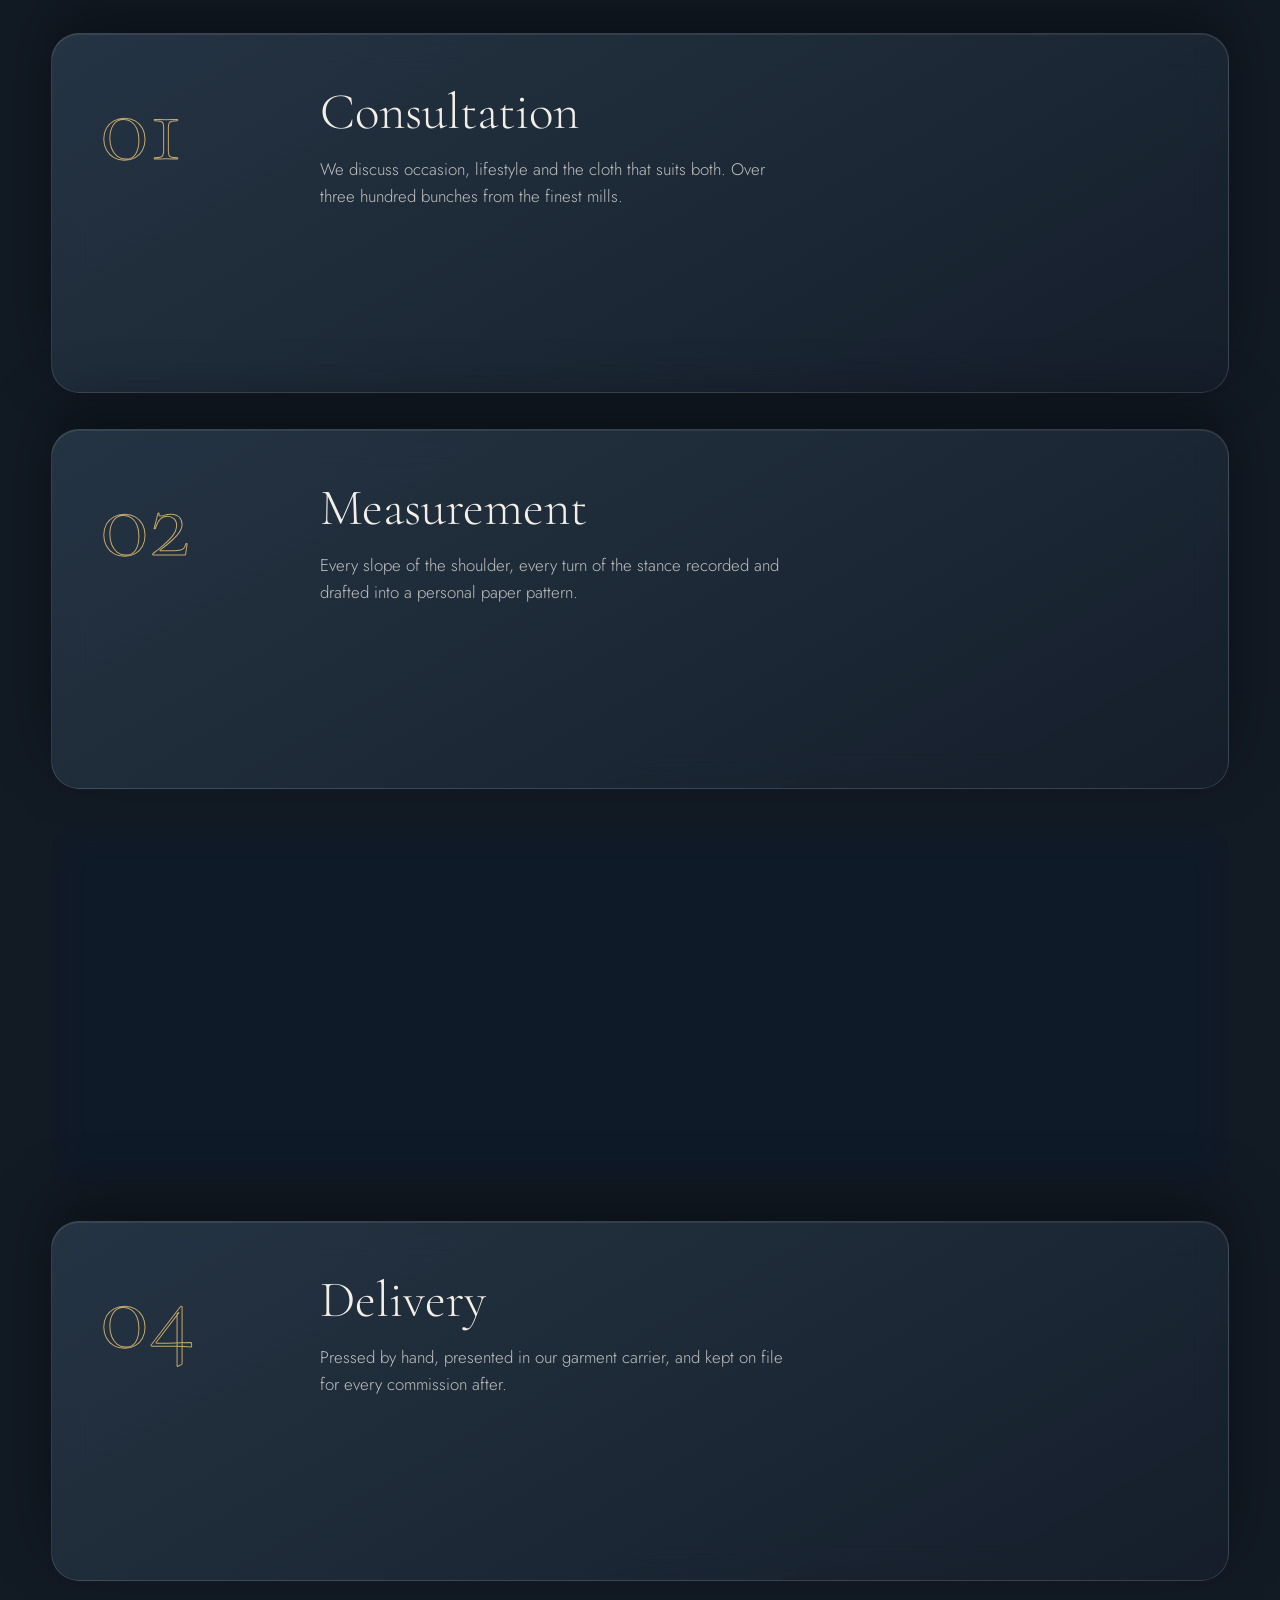
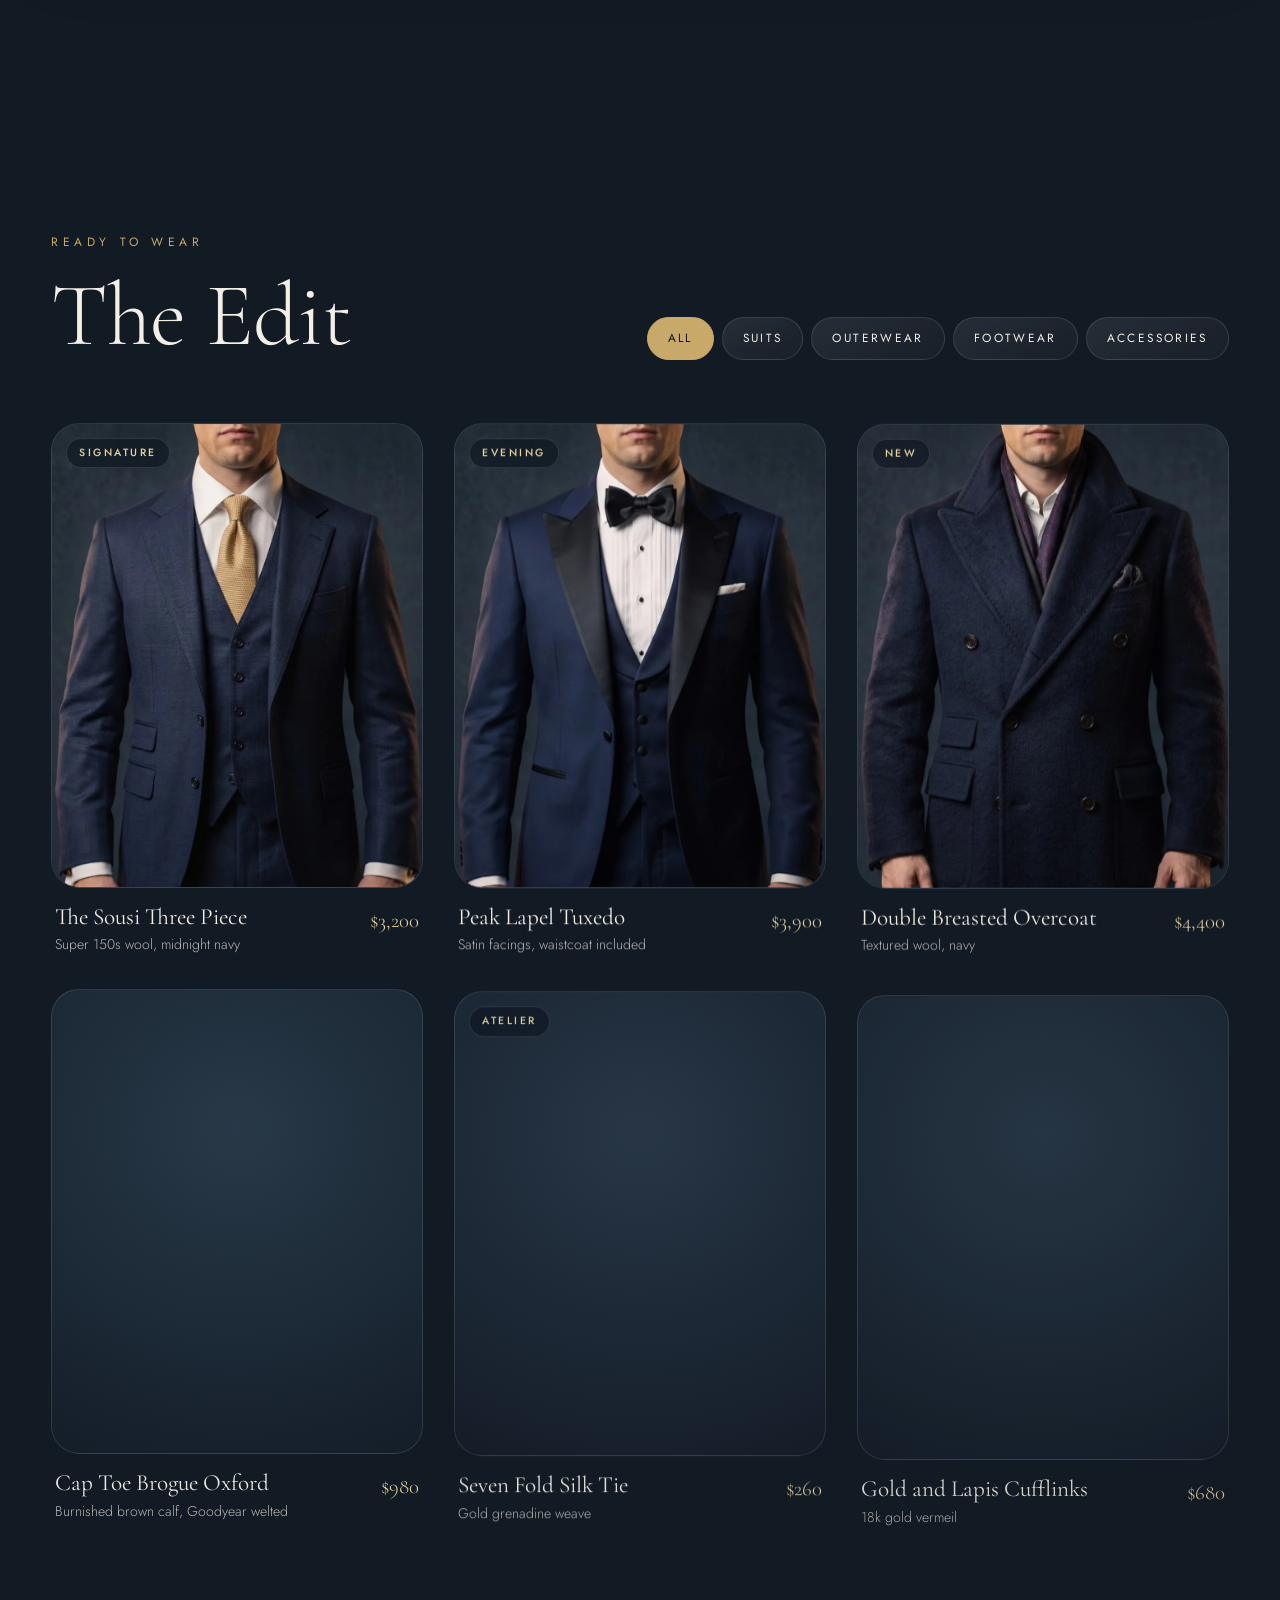
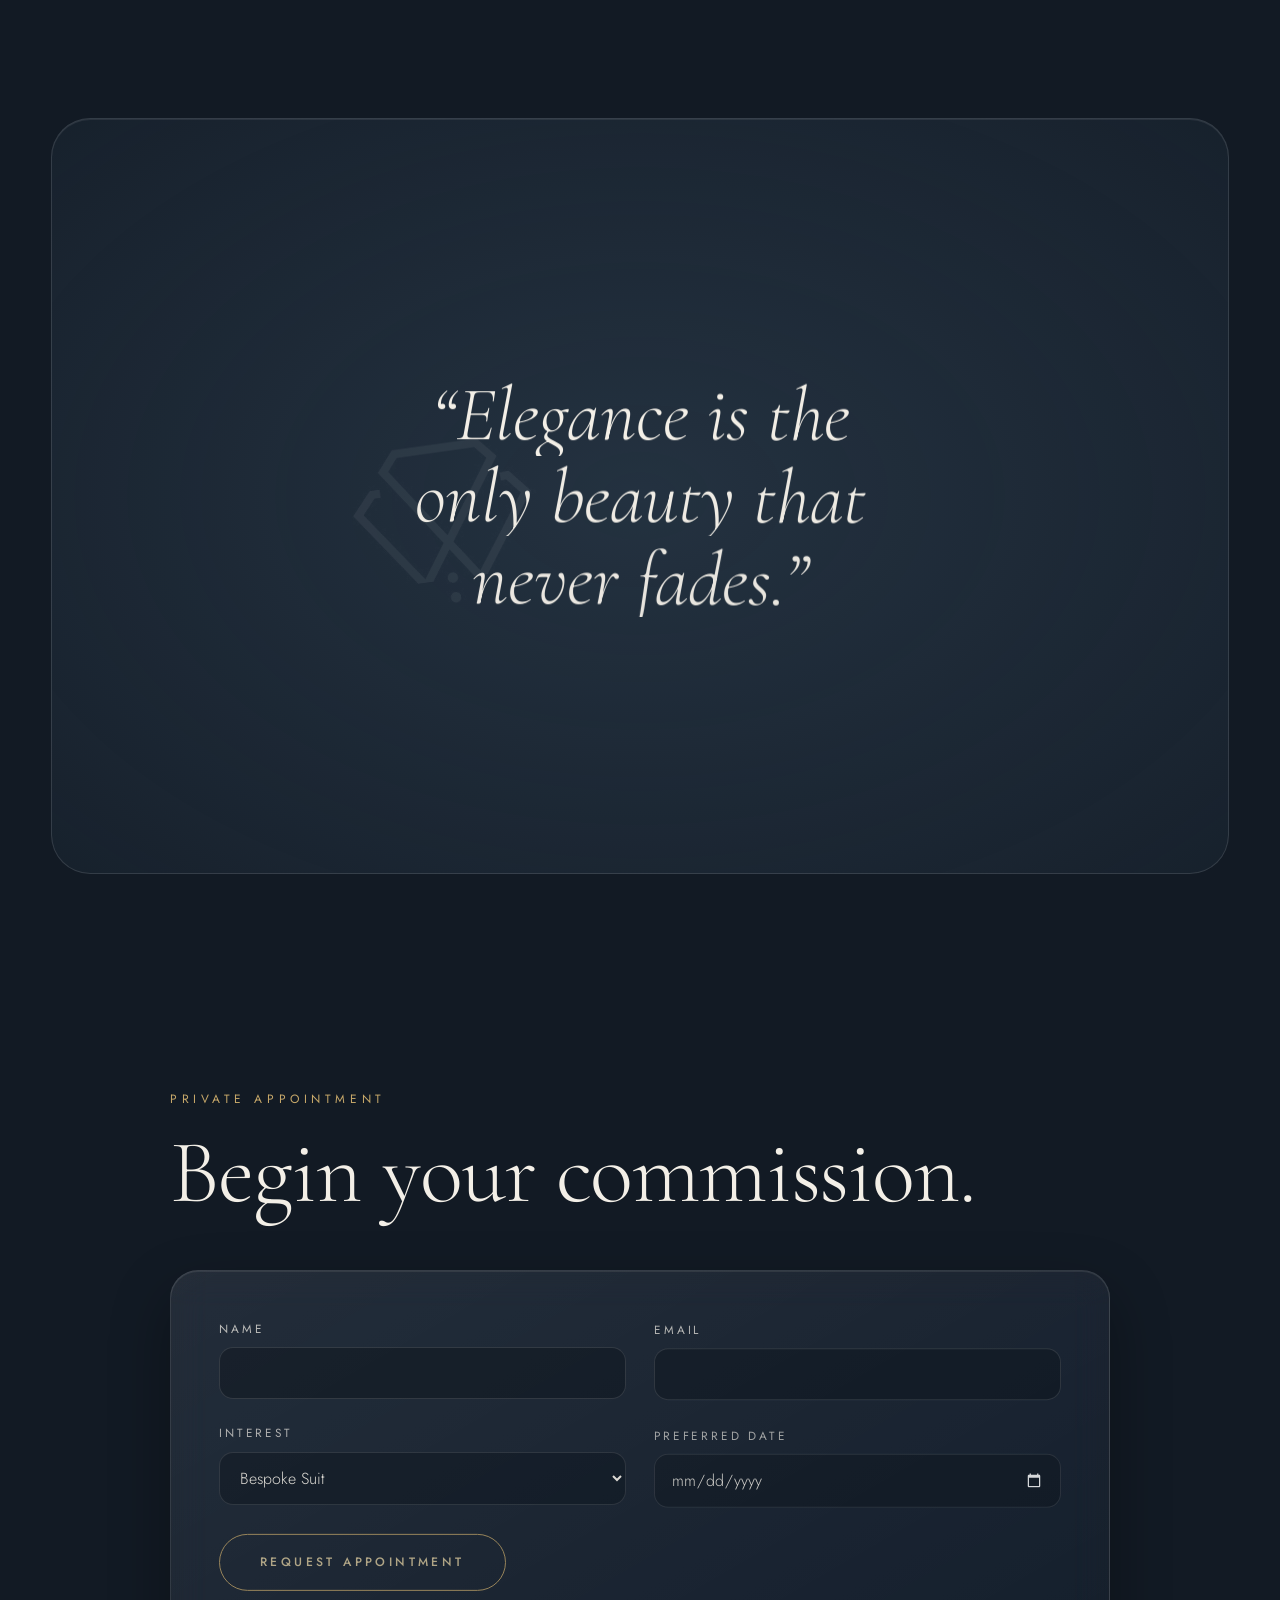
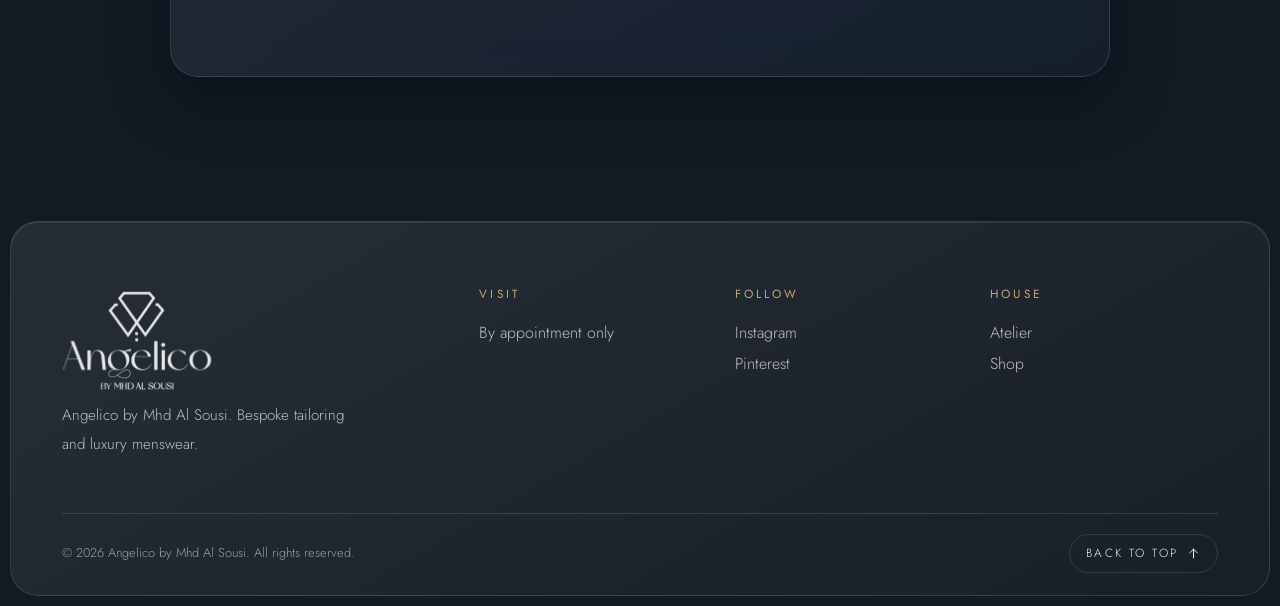
==== commit db4a7f78: "Mobile first pass: camera tour hero, real loader, swipeable Wardrobe, glass UI - Replace the 363 fra" ====
--- a/index.html
+++ b/index.html
@@ -20,7 +20,6 @@
   <div class="loader" aria-hidden="true">
     <div class="loader__mark"><img src="assets/brand/logo-mark.png" alt="" data-logo="mark" /></div>
     <div class="loader__bar"><span></span></div>
-    <div class="loader__count">0</div>
   </div>
 
   <!-- CURSOR -->
@@ -36,7 +35,10 @@
     <nav class="nav__links" aria-label="Primary"></nav>
     <div class="nav__actions">
       <button class="nav__lang" data-magnetic aria-label="Language" hidden></button>
-      <button class="nav__bag" data-magnetic aria-label="Shopping bag"><span class="nav__bag-label">Bag</span> <span class="nav__count">0</span></button>
+      <button class="nav__bag" data-magnetic>
+        <svg class="nav__bag-icon" viewBox="0 0 24 24" aria-hidden="true"><path d="M5 8h14l-1.2 12.2a1 1 0 0 1-1 .8H7.2a1 1 0 0 1-1-.8L5 8Z"/><path d="M9 10V6.5a3 3 0 0 1 6 0V10"/></svg>
+        <span class="nav__bag-label sr-only">Bag</span><span class="nav__count">0</span>
+      </button>
       <button class="nav__burger" aria-label="Open menu" aria-expanded="false"><span></span><span></span></button>
     </div>
   </header>
@@ -57,6 +59,7 @@
 
         <!-- Video frame sequence (Kling output). Activated by js/config.js -->
         <canvas class="hero__canvas" aria-hidden="true"></canvas>
+        <div class="hero__shade" aria-hidden="true"></div>
 
         <!-- Fallback / default: animated illustrated figure -->
         <svg class="figure" viewBox="0 0 600 900" role="img" aria-label="A man being dressed in a tailored suit">
@@ -173,12 +176,18 @@
       <div class="marquee__track"></div>
     </div>
 
-    <!-- COLLECTIONS: horizontal pinned scroll -->
+    <!-- COLLECTIONS: a horizontal row the visitor scrolls (swipe, trackpad or arrows) -->
     <section class="collections" id="collections" data-section="collections">
       <div class="collections__pin">
         <header class="collections__head">
-          <p class="eyebrow"></p>
-          <h2 class="display"></h2>
+          <div>
+            <p class="eyebrow"></p>
+            <h2 class="display"></h2>
+          </div>
+          <div class="collections__nav">
+            <button type="button" data-dir="-1" aria-label="Previous"><svg viewBox="0 0 24 24" aria-hidden="true"><path d="M15 5l-7 7 7 7"/></svg></button>
+            <button type="button" data-dir="1" aria-label="Next"><svg viewBox="0 0 24 24" aria-hidden="true"><path d="M9 5l7 7-7 7"/></svg></button>
+          </div>
         </header>
         <div class="collections__track"></div>
       </div>
@@ -230,13 +239,22 @@
   </main>
 
   <footer class="footer">
-    <img src="assets/brand/logo-lockup.png" alt="Angelico by Mhd Al Sousi" class="footer__logo" data-logo="lockup" />
-    <div class="footer__cols"></div>
-    <p class="footer__legal"></p>
+    <div class="footer__inner">
+      <div class="footer__brand">
+        <img src="assets/brand/logo-lockup.png" alt="Angelico by Mhd Al Sousi" class="footer__logo" data-logo="lockup" />
+        <p class="footer__tagline"></p>
+      </div>
+      <div class="footer__cols"></div>
+    </div>
+    <div class="footer__bar">
+      <p class="footer__legal"></p>
+      <a href="#top" class="footer__top"><span>Back to top</span> <svg viewBox="0 0 24 24" aria-hidden="true"><path d="M12 19V5M6 11l6-6 6 6"/></svg></a>
+    </div>
   </footer>
 
   <div class="toast" role="status" aria-live="polite"></div>
 
+  <script src="js/hero-tour.js"></script>
   <script src="js/vendor/gsap.min.js"></script>
   <script src="js/vendor/ScrollTrigger.min.js"></script>
   <script src="js/vendor/lenis.min.js"></script>
--- a/css/style.css
+++ b/css/style.css
@@ -1,6 +1,7 @@
 /* ==========================================================
    ANGELICO by Mhd Al Sousi
    Palette is sampled from the brand logo (#2A3A4A navy).
+   Built mobile first in spirit: every block is checked at 360 to 430 px wide.
    ========================================================== */
 :root {
   --navy: #2a3a4a;
@@ -8,7 +9,8 @@
   --navy-900: #121a24;
   --ink: #0b1118;
   --ivory: #f3efe7;
-  --ivory-dim: rgba(243, 239, 231, 0.62);
+  --ivory-dim: rgba(243, 239, 231, 0.76);
+  --ivory-mute: rgba(243, 239, 231, 0.6);
   --line: rgba(243, 239, 231, 0.14);
   --gold: #c8a96a;
   --gold-2: #e9d6a6;
@@ -16,6 +18,20 @@
   --sans: "Jost", "Helvetica Neue", Arial, sans-serif;
   --ease: cubic-bezier(0.22, 1, 0.36, 1);
   --gutter: clamp(16px, 4vw, 64px);
+
+  /* shape */
+  --r-xl: 28px;
+  --r-lg: 20px;
+  --r-md: 14px;
+  --r-sm: 10px;
+
+  /* glass */
+  --glass: linear-gradient(150deg, rgba(255, 255, 255, 0.085), rgba(255, 255, 255, 0.025));
+  --glass-solid: linear-gradient(150deg, rgba(42, 58, 74, 0.82), rgba(22, 31, 43, 0.86));
+  --glass-border: rgba(255, 255, 255, 0.12);
+  --glass-hi: inset 0 1px 0 rgba(255, 255, 255, 0.08);
+  --blur: blur(18px) saturate(140%);
+  --shadow: 0 24px 60px rgba(0, 0, 0, 0.32);
 }
 
 *, *::before, *::after { box-sizing: border-box; }
@@ -32,24 +48,36 @@
   overflow-x: hidden;
   -webkit-font-smoothing: antialiased;
 }
+/* A very soft gradient behind everything. Fixed layer, so it never repaints on scroll. */
+body::before {
+  content: ""; position: fixed; inset: 0; z-index: -1; pointer-events: none;
+  background:
+    radial-gradient(90vmax 70vmax at 0% 0%, rgba(42, 58, 74, 0.7), transparent 60%),
+    radial-gradient(70vmax 60vmax at 100% 55%, rgba(200, 169, 106, 0.07), transparent 60%),
+    radial-gradient(80vmax 60vmax at 20% 100%, rgba(42, 58, 74, 0.45), transparent 60%),
+    linear-gradient(180deg, #141d29 0%, #0f1620 100%);
+}
 body.is-loading { overflow: hidden; }
 img { max-width: 100%; display: block; }
 a { color: inherit; text-decoration: none; }
 button { font: inherit; color: inherit; background: none; border: 0; cursor: pointer; }
 ::selection { background: var(--gold); color: var(--ink); }
+:focus-visible { outline: 2px solid var(--gold); outline-offset: 3px; border-radius: 6px; }
+.sr-only { position: absolute !important; width: 1px; height: 1px; padding: 0; margin: -1px; overflow: hidden; clip: rect(0 0 0 0); white-space: nowrap; border: 0; }
 
 .eyebrow {
   font-family: var(--sans);
-  font-size: 0.72rem;
-  letter-spacing: 0.42em;
+  font-size: 0.75rem;
+  font-weight: 400;
+  letter-spacing: 0.38em;
   text-transform: uppercase;
   color: var(--gold);
-  margin: 0 0 1.4rem;
+  margin: 0 0 1.2rem;
 }
 .display {
   font-family: var(--serif);
   font-weight: 300;
-  font-size: clamp(2.6rem, 7vw, 6.4rem);
+  font-size: clamp(2.5rem, 7vw, 6.4rem);
   line-height: 0.98;
   letter-spacing: -0.01em;
   margin: 0;
@@ -58,7 +86,7 @@
 /* ---------- Grain ---------- */
 .grain {
   position: fixed; inset: -50%;
-  pointer-events: none; z-index: 90; opacity: 0.06;
+  pointer-events: none; z-index: 90; opacity: 0.05;
   background-image: url("data:image/svg+xml,%3Csvg xmlns='http://www.w3.org/2000/svg' width='160' height='160'%3E%3Cfilter id='n'%3E%3CfeTurbulence type='fractalNoise' baseFrequency='.9' numOctaves='3' stitchTiles='stitch'/%3E%3C/filter%3E%3Crect width='100%25' height='100%25' filter='url(%23n)'/%3E%3C/svg%3E");
   animation: grain 1s steps(6) infinite;
 }
@@ -66,20 +94,25 @@
   0% { transform: translate(0, 0); } 20% { transform: translate(-3%, 2%); } 40% { transform: translate(2%, -3%); }
   60% { transform: translate(-2%, -1%); } 80% { transform: translate(3%, 3%); } 100% { transform: translate(0, 0); }
 }
-
-/* ---------- Loader ---------- */
+/* Phones: a still grain. The moving layer costs battery and frames for almost no visible gain. */
+@media (hover: none), (pointer: coarse) { .grain { animation: none; inset: 0; } }
+
+/* ---------- Loader (only on screen while content and hero photos load) ---------- */
 .loader {
   position: fixed; inset: 0; z-index: 200;
   display: grid; place-items: center; align-content: center; gap: 28px;
-  background: var(--navy);
-}
-.loader__mark { width: 120px; clip-path: inset(100% 0 0 0); }
-.loader__bar { width: 180px; height: 1px; background: var(--line); overflow: hidden; }
-.loader__bar span { display: block; height: 100%; width: 100%; background: var(--gold); transform: scaleX(0); transform-origin: left; }
-.loader__count { font-family: var(--serif); font-size: 0.95rem; letter-spacing: 0.3em; color: var(--ivory-dim); }
-
-/* ---------- Cursor ---------- */
+  background: radial-gradient(80% 60% at 50% 40%, var(--navy) 0%, var(--navy-900) 100%);
+}
+.loader__mark { width: 110px; clip-path: inset(100% 0 0 0); }
+.loader__bar { width: 180px; height: 2px; border-radius: 2px; background: var(--line); overflow: hidden; }
+.loader__bar span { display: block; height: 100%; width: 100%; background: var(--gold); transform: scaleX(0); transform-origin: left; transition: transform .35s var(--ease); }
+.loader__msg { margin: 0; color: var(--ivory-dim); font-size: 0.9rem; }
+html[dir="rtl"] .loader__bar span { transform-origin: right; }
+@media (prefers-reduced-motion: reduce) { .loader__mark { clip-path: none; } }
+
+/* ---------- Cursor (mouse only, shown after the first mouse movement) ---------- */
 .cursor { position: fixed; top: 0; left: 0; z-index: 150; pointer-events: none; display: none; }
+@media (hover: hover) and (pointer: fine) { html.has-cursor .cursor { display: block; } }
 .cursor__dot, .cursor__ring { position: absolute; top: 0; left: 0; border-radius: 50%; transform: translate(-50%, -50%); }
 .cursor__dot { width: 6px; height: 6px; background: var(--gold); }
 .cursor__ring {
@@ -91,44 +124,62 @@
 .cursor.is-hover .cursor__ring { width: 64px; height: 64px; }
 .cursor.is-view .cursor__ring { width: 96px; height: 96px; background: var(--gold); border-color: var(--gold); }
 .cursor.is-view .cursor__ring em { opacity: 1; }
-@media (hover: hover) and (pointer: fine) { .cursor { display: block; } }
-
-/* ---------- Nav ---------- */
+
+/* ---------- Nav: transparent on the hero, a floating glass pill once scrolled ---------- */
 .nav {
   position: fixed; top: 0; left: 0; right: 0; z-index: 100;
-  display: flex; align-items: center; justify-content: space-between;
-  padding: 22px var(--gutter);
-  transition: background .6s var(--ease), padding .6s var(--ease), translate .6s var(--ease);
-}
-.nav.is-scrolled { background: rgba(18, 26, 36, 0.72); backdrop-filter: blur(14px); -webkit-backdrop-filter: blur(14px); padding-top: 14px; padding-bottom: 14px; border-bottom: 1px solid var(--line); }
-.nav.is-hidden { translate: 0 -100%; }
+  display: flex; align-items: center; justify-content: space-between; gap: 16px;
+  padding: 20px var(--gutter);
+  border: 1px solid transparent; border-radius: 0;
+  transition: background .6s var(--ease), padding .6s var(--ease), translate .6s var(--ease), top .6s var(--ease), left .6s var(--ease), right .6s var(--ease), border-radius .6s var(--ease), border-color .6s;
+}
+.nav.is-scrolled {
+  top: 10px; left: 10px; right: 10px;
+  padding: 10px clamp(14px, 2.4vw, 32px);
+  border-radius: 999px; border-color: var(--glass-border);
+  background: rgba(18, 26, 36, 0.62);
+  backdrop-filter: var(--blur); -webkit-backdrop-filter: var(--blur);
+  box-shadow: var(--glass-hi), 0 12px 40px rgba(0, 0, 0, 0.28);
+}
+.nav.is-hidden { translate: 0 calc(-100% - 14px); }
 .nav__brand { display: flex; align-items: center; gap: 14px; }
-.nav__mark { height: 34px; width: auto; }
-.nav__word { height: 26px; width: auto; }
-.nav__links { display: flex; gap: 40px; }
-.nav__links a, .nav__bag {
+.nav__mark { height: 32px; width: auto; }
+.nav__word { height: 24px; width: auto; }
+.nav__links { display: flex; gap: 36px; }
+.nav__links a {
   position: relative; display: inline-block;
-  font-size: 0.72rem; letter-spacing: 0.28em; text-transform: uppercase;
+  font-size: 0.74rem; font-weight: 400; letter-spacing: 0.26em; text-transform: uppercase;
 }
 .nav__links a::after {
   content: ""; position: absolute; left: 0; right: 0; bottom: -6px; height: 1px; background: var(--gold);
   transform: scaleX(0); transform-origin: right; transition: transform .6s var(--ease);
 }
 .nav__links a:hover::after { transform: scaleX(1); transform-origin: left; }
-.nav__actions { display: flex; align-items: center; gap: 24px; }
+.nav__actions { display: flex; align-items: center; gap: 12px; }
+.nav__bag {
+  position: relative; display: inline-grid; place-items: center;
+  width: 42px; height: 42px; border-radius: 50%;
+  border: 1px solid var(--glass-border); background: var(--glass);
+  transition: border-color .4s, background .4s;
+}
+.nav__bag:hover { border-color: rgba(200, 169, 106, 0.6); }
+.nav__bag-icon { width: 20px; height: 20px; fill: none; stroke: currentColor; stroke-width: 1.4; stroke-linejoin: round; stroke-linecap: round; }
 .nav__count {
-  display: inline-grid; place-items: center; min-width: 20px; height: 20px; margin-inline-start: 6px;
-  border-radius: 50%; background: var(--gold); color: var(--ink); font-size: 0.65rem; letter-spacing: 0;
-}
-.nav__burger { display: none; width: 32px; height: 20px; position: relative; }
-.nav__burger span { position: absolute; left: 0; right: 0; height: 1px; background: var(--ivory); transition: transform .5s var(--ease), top .5s var(--ease); }
-.nav__burger span:first-child { top: 6px; }
-.nav__burger span:last-child { top: 14px; }
-.nav__burger[aria-expanded="true"] span:first-child { top: 10px; transform: rotate(45deg); }
-.nav__burger[aria-expanded="true"] span:last-child { top: 10px; transform: rotate(-45deg); }
+  position: absolute; top: -4px; inset-inline-end: -4px;
+  display: inline-grid; place-items: center; min-width: 19px; height: 19px; padding: 0 4px;
+  border-radius: 999px; background: var(--gold); color: var(--ink); font-size: 0.66rem; font-weight: 500; letter-spacing: 0;
+  box-shadow: 0 0 0 2px var(--navy-900);
+}
+.nav__burger { display: none; width: 42px; height: 42px; position: relative; border-radius: 50%; border: 1px solid var(--glass-border); background: var(--glass); }
+.nav__burger span { position: absolute; left: 12px; right: 12px; height: 1px; background: var(--ivory); transition: transform .5s var(--ease), top .5s var(--ease); }
+.nav__burger span:first-child { top: 17px; }
+.nav__burger span:last-child { top: 24px; }
+.nav__burger[aria-expanded="true"] span:first-child { top: 20px; transform: rotate(45deg); }
+.nav__burger[aria-expanded="true"] span:last-child { top: 20px; transform: rotate(-45deg); }
 
 .menu {
-  position: fixed; inset: 0; z-index: 99; background: var(--navy);
+  position: fixed; inset: 0; z-index: 99;
+  background: radial-gradient(90% 70% at 100% 0%, var(--navy) 0%, var(--navy-900) 70%);
   display: grid; align-items: center; padding: 0 var(--gutter);
   clip-path: circle(0% at calc(100% - 40px) 40px);
   transition: clip-path .9s var(--ease);
@@ -136,13 +187,23 @@
 .menu.is-open { clip-path: circle(150% at calc(100% - 40px) 40px); }
 .menu ol { list-style: none; margin: 0; padding: 0; }
 .menu a { display: flex; align-items: baseline; gap: 18px; font-family: var(--serif); font-size: clamp(2.4rem, 11vw, 4.5rem); line-height: 1.25; }
-.menu small { font-family: var(--sans); font-size: 0.7rem; color: var(--gold); letter-spacing: 0.2em; }
+.menu small { font-family: var(--sans); font-size: 0.75rem; color: var(--gold); letter-spacing: 0.2em; }
+
+/* ---------- Language switcher ---------- */
+.nav__lang {
+  height: 42px; padding: 0 16px; border-radius: 999px;
+  font-size: 0.8rem; letter-spacing: 0.08em; color: var(--gold-2);
+  border: 1px solid rgba(200, 169, 106, 0.5); background: var(--glass);
+  transition: background .4s, color .4s;
+}
+.nav__lang:hover { background: var(--gold); color: var(--ink); }
+.nav__lang[hidden] { display: none; }
 
 /* ---------- Hero ---------- */
 .hero { position: relative; height: 600vh; }
 .hero__pin { position: relative; height: 100vh; height: 100svh; overflow: hidden; }
 .hero__bg { position: absolute; inset: 0; background: radial-gradient(120% 90% at 50% 40%, var(--navy) 0%, var(--navy-700) 45%, var(--navy-900) 100%); }
-.hero__pin::after { content: ""; position: absolute; left: 0; right: 0; bottom: 0; height: 22vh; z-index: 2; pointer-events: none; background: linear-gradient(to bottom, rgba(18, 26, 36, 0), var(--navy-900)); }
+.hero__pin::after { content: ""; position: absolute; left: 0; right: 0; bottom: 0; height: 22vh; z-index: 2; pointer-events: none; background: linear-gradient(to bottom, rgba(18, 26, 36, 0), #121a24); }
 .hero__glow {
   position: absolute; left: 50%; top: 46%; width: 70vmin; height: 70vmin; transform: translate(-50%, -50%);
   background: radial-gradient(circle, rgba(200, 169, 106, 0.22) 0%, rgba(200, 169, 106, 0) 65%);
@@ -155,8 +216,16 @@
   letter-spacing: -0.02em; user-select: none;
 }
 .hero__canvas { position: absolute; inset: 0; width: 100%; height: 100%; display: none; }
-.hero.has-sequence .hero__canvas { display: block; }
-.hero.has-sequence .figure { display: none; }
+.hero__shade { position: absolute; inset: 0; z-index: 1; pointer-events: none; opacity: 0; display: none; background: radial-gradient(80% 70% at 50% 50%, rgba(18, 26, 36, 0.35), rgba(18, 26, 36, 0.78)); }
+.hero.has-sequence .hero__canvas, .hero.has-camera .hero__canvas { display: block; }
+.hero.has-sequence .figure, .hero.has-camera .figure { display: none; }
+.hero.has-camera .hero__shade { display: block; }
+
+/* Scrims keep the captions readable over photographs. */
+.hero.has-sequence .hero__pin::before, .hero.has-camera .hero__pin::before {
+  content: ""; position: absolute; inset: 0; z-index: 1; pointer-events: none;
+  background: linear-gradient(90deg, rgba(14, 20, 29, 0.72) 0%, rgba(14, 20, 29, 0.15) 34%, rgba(14, 20, 29, 0.1) 60%, rgba(14, 20, 29, 0.7) 100%);
+}
 
 .figure {
   position: absolute; left: 50%; bottom: 0;
@@ -168,164 +237,245 @@
 
 .hero__intro {
   position: absolute; inset-inline-start: var(--gutter); bottom: 12vh; z-index: 3; max-width: 42ch;
+  text-shadow: 0 2px 24px rgba(0, 0, 0, 0.35);
 }
 .hero__title { font-family: var(--serif); font-weight: 300; font-size: clamp(3rem, 9vw, 8.5rem); line-height: 0.9; margin: 0; }
 .hero__title span { display: block; overflow: hidden; }
 .hero__title em { font-style: italic; color: var(--gold); }
-.hero__scroll { margin-top: 2rem; font-size: 0.7rem; letter-spacing: 0.4em; text-transform: uppercase; color: var(--ivory-dim); display: flex; align-items: center; gap: 14px; }
+.hero__scroll { margin-top: 2rem; font-size: 0.74rem; letter-spacing: 0.36em; text-transform: uppercase; color: var(--ivory); display: flex; align-items: center; gap: 14px; }
 .hero__scroll i { display: block; width: 1px; height: 44px; background: linear-gradient(var(--gold), transparent); animation: drip 2.2s var(--ease) infinite; transform-origin: top; }
 @keyframes drip { 0% { transform: scaleY(0); } 50% { transform: scaleY(1); } 100% { transform: scaleY(1); opacity: 0; } }
 
-.stages { list-style: none; margin: 0; padding: 0; position: absolute; inset-inline-end: var(--gutter); top: 50%; transform: translateY(-50%); width: min(340px, 40vw); z-index: 3; }
-.stage { position: absolute; top: 0; left: 0; right: 0; translate: 0 -50%; opacity: 0; visibility: hidden; }
+.stages { list-style: none; margin: 0; padding: 0; position: absolute; inset-inline-end: var(--gutter); top: 50%; transform: translateY(-50%); width: min(360px, 40vw); z-index: 3; }
+.stage {
+  position: absolute; top: 0; left: 0; right: 0; translate: 0 -50%; opacity: 0; visibility: hidden;
+  padding: 26px 28px; border-radius: var(--r-lg);
+  background: rgba(14, 20, 29, 0.5); border: 1px solid var(--glass-border);
+  backdrop-filter: var(--blur); -webkit-backdrop-filter: var(--blur);
+  box-shadow: var(--glass-hi), var(--shadow);
+}
 .stage small { display: block; font-family: var(--serif); font-style: italic; font-size: 1.1rem; color: var(--gold); margin-bottom: 0.4rem; }
-.stage h2 { font-family: var(--serif); font-weight: 300; font-size: clamp(2.2rem, 4vw, 3.6rem); margin: 0 0 0.6rem; line-height: 1; }
-.stage p { margin: 0; color: var(--ivory-dim); font-size: 0.95rem; }
-
-.hero__progress { position: absolute; inset-inline-start: var(--gutter); top: 50%; width: 1px; height: 30vh; transform: translateY(-50%); background: var(--line); z-index: 3; }
+.stage h2 { font-family: var(--serif); font-weight: 300; font-size: clamp(2.2rem, 4vw, 3.4rem); margin: 0 0 0.6rem; line-height: 1; }
+.stage p { margin: 0; color: var(--ivory-dim); font-size: 0.98rem; }
+
+.hero__progress { position: absolute; inset-inline-start: var(--gutter); top: 50%; width: 2px; height: 30vh; border-radius: 2px; transform: translateY(-50%); background: var(--line); z-index: 3; overflow: hidden; }
 .hero__progress span { display: block; width: 100%; height: 100%; background: var(--gold); transform: scaleY(0); transform-origin: top; }
-
-.hero__final { position: absolute; inset-inline-start: 12vw; top: 50%; width: min(340px, 28vw); z-index: 4; opacity: 0; pointer-events: none; }
+.hero.has-camera .hero__progress { inset-inline-start: calc(var(--gutter) / 2); }
+
+.hero__final { position: absolute; inset-inline-start: 12vw; top: 50%; width: min(340px, 28vw); z-index: 4; opacity: 0; pointer-events: none; filter: drop-shadow(0 10px 30px rgba(0, 0, 0, 0.45)); }
 
 /* ---------- Manifesto ---------- */
-.manifesto { padding: 22vh var(--gutter) 18vh; max-width: 1400px; margin: 0 auto; }
+.manifesto { padding: 20vh var(--gutter) 16vh; max-width: 1400px; margin: 0 auto; }
 .manifesto__text { font-family: var(--serif); font-weight: 300; font-size: clamp(1.8rem, 4.2vw, 4rem); line-height: 1.15; margin: 0; }
 .manifesto__sig { margin-top: 3rem; font-family: var(--serif); font-style: italic; font-size: 1.6rem; color: var(--gold); }
-.manifesto__sig span { display: block; font-family: var(--sans); font-style: normal; font-size: 0.7rem; letter-spacing: 0.3em; text-transform: uppercase; color: var(--ivory-dim); margin-top: 0.3rem; }
-[data-split] .w { display: inline-block; overflow: hidden; vertical-align: top; }
+.manifesto__sig span { display: block; font-family: var(--sans); font-style: normal; font-size: 0.74rem; letter-spacing: 0.3em; text-transform: uppercase; color: var(--ivory-dim); margin-top: 0.3rem; }
+[data-split] .w { display: inline-block; overflow: hidden; vertical-align: top; padding-inline: 0.08em; margin-inline: -0.08em; }
 [data-split] .w > span { display: inline-block; will-change: transform; }
 
 /* ---------- Marquee ---------- */
-.marquee { border-top: 1px solid var(--line); border-bottom: 1px solid var(--line); overflow: hidden; padding: 2.2rem 0; }
-.marquee__track { display: flex; align-items: center; gap: 3rem; width: max-content; font-family: var(--serif); font-size: clamp(2.4rem, 6vw, 5rem); font-weight: 300; font-style: italic; white-space: nowrap; }
+.marquee { border-top: 1px solid var(--line); border-bottom: 1px solid var(--line); overflow: hidden; padding: 2rem 0; }
+.marquee__track { display: flex; align-items: center; gap: 3rem; width: max-content; font-family: var(--serif); font-size: clamp(2.2rem, 6vw, 5rem); font-weight: 300; font-style: italic; white-space: nowrap; direction: ltr; }
 .marquee__track i { font-style: normal; font-size: 0.4em; color: var(--gold); }
-
-/* ---------- Collections ---------- */
-.collections { position: relative; }
-.collections__pin { height: 100vh; height: 100svh; display: flex; flex-direction: column; justify-content: center; overflow: hidden; }
-.collections__head { padding: 0 var(--gutter); margin-bottom: 5vh; }
-.collections__track { display: flex; gap: clamp(16px, 3vw, 40px); padding: 0 var(--gutter); width: max-content; will-change: transform; }
+html[dir="rtl"] .marquee__track > span { direction: rtl; }
+
+/* ---------- Collections: a row the visitor scrolls ---------- */
+.collections { position: relative; padding: 16vh 0 12vh; }
+.collections__head {
+  display: flex; align-items: flex-end; justify-content: space-between; gap: 24px;
+  padding: 0 var(--gutter); margin-bottom: 5vh; max-width: 1600px; margin-inline: auto;
+}
+.collections__nav { display: flex; gap: 10px; flex: none; }
+.collections__nav button {
+  width: 52px; height: 52px; border-radius: 50%; display: grid; place-items: center;
+  border: 1px solid var(--glass-border); background: var(--glass);
+  backdrop-filter: var(--blur); -webkit-backdrop-filter: var(--blur);
+  transition: border-color .4s, background .4s, opacity .4s;
+}
+.collections__nav button:hover:not(:disabled) { border-color: var(--gold); background: rgba(200, 169, 106, 0.14); }
+.collections__nav button:disabled { opacity: 0.35; cursor: default; }
+.collections__nav svg { width: 20px; height: 20px; fill: none; stroke: currentColor; stroke-width: 1.5; stroke-linecap: round; stroke-linejoin: round; }
+html[dir="rtl"] .collections__nav svg { transform: scaleX(-1); }
+.collections__track {
+  display: flex; gap: clamp(14px, 2vw, 28px);
+  overflow-x: auto; overflow-y: hidden; overscroll-behavior-x: contain;
+  scroll-snap-type: x mandatory; scroll-padding-inline: var(--gutter);
+  padding: 6px var(--gutter) 24px;
+  scrollbar-width: none; -webkit-overflow-scrolling: touch;
+}
+.collections__track::-webkit-scrollbar { display: none; }
+/* Room after the last card so it can snap fully into view. */
+.collections__track::after { content: ""; flex: none; width: 1px; }
 .card {
-  position: relative; width: clamp(220px, min(max(30vw, 260px), calc((100vh - 340px) * 0.8333)), 420px); flex: none;
-  border: 1px solid var(--line); background: linear-gradient(160deg, rgba(42, 58, 74, 0.55), rgba(18, 26, 36, 0.4));
-  overflow: hidden; transition: border-color .6s var(--ease);
+  position: relative; flex: none; width: clamp(280px, 27vw, 400px);
+  scroll-snap-align: start;
+  border-radius: var(--r-xl); overflow: hidden;
+  border: 1px solid var(--glass-border); background: var(--glass);
+  box-shadow: var(--glass-hi), var(--shadow);
+  transition: border-color .6s var(--ease), transform .6s var(--ease);
 }
 .card:hover { border-color: rgba(200, 169, 106, 0.5); }
-.card__art { aspect-ratio: 5 / 6; display: grid; place-items: center; position: relative; }
+.card__art { aspect-ratio: 5 / 6; display: grid; place-items: center; position: relative; overflow: hidden; }
 .card__art::before {
-  content: ""; position: absolute; inset: 0;
+  content: ""; position: absolute; inset: 0; z-index: 1;
   background: radial-gradient(circle at 50% 60%, rgba(200, 169, 106, 0.18), transparent 60%);
   opacity: 0; transition: opacity .8s var(--ease);
 }
 .card:hover .card__art::before { opacity: 1; }
-.card__art { overflow: hidden; }
-.card__art img { position: absolute; inset: 0; width: 100%; height: 100%; object-fit: cover; transition: transform 1.4s var(--ease), filter .8s var(--ease); filter: saturate(0.95) brightness(0.92); }
-.card:hover .card__art img { transform: scale(1.07); filter: saturate(1.05) brightness(1.02); }
-.card__art::after { content: ""; position: absolute; inset: 0; pointer-events: none; background: linear-gradient(to top, rgba(18, 26, 36, 0.55), rgba(18, 26, 36, 0) 40%); }
-.card__meta { padding: 22px 26px 28px; border-top: 1px solid var(--line); }
-.card__meta small { color: var(--gold); letter-spacing: 0.2em; font-size: 0.7rem; }
-.card__meta h3 { font-family: var(--serif); font-weight: 400; font-size: 1.9rem; margin: 0.2rem 0 0.3rem; }
-.card__meta p { margin: 0; color: var(--ivory-dim); font-size: 0.92rem; }
+.card__art img { position: absolute; inset: 0; width: 100%; height: 100%; object-fit: cover; transition: transform 1.4s var(--ease), filter .8s var(--ease); filter: saturate(0.95) brightness(0.94); }
+.card:hover .card__art img { transform: scale(1.06); filter: saturate(1.05) brightness(1.02); }
+.card__art::after { content: ""; position: absolute; inset: 0; pointer-events: none; background: linear-gradient(to top, rgba(18, 26, 36, 0.5), rgba(18, 26, 36, 0) 40%); }
+.card__meta { padding: 20px 24px 24px; }
+.card__meta small { color: var(--gold); letter-spacing: 0.2em; font-size: 0.75rem; }
+.card__meta h3 { font-family: var(--serif); font-weight: 400; font-size: 1.8rem; line-height: 1.1; margin: 0.2rem 0 0.4rem; }
+.card__meta p { margin: 0; color: var(--ivory-dim); font-size: 0.95rem; }
 
 /* ---------- Atelier ---------- */
-.atelier { padding: 20vh var(--gutter) 10vh; max-width: 1400px; margin: 0 auto; }
+.atelier { padding: 16vh var(--gutter) 10vh; max-width: 1400px; margin: 0 auto; }
 .atelier__head .display { max-width: 16ch; }
-.stats { display: grid; grid-template-columns: repeat(4, 1fr); gap: 1px; background: var(--line); border: 1px solid var(--line); margin: 10vh 0; }
-.stat { background: var(--navy-900); padding: 40px 28px; }
-.stat b { display: block; font-family: var(--serif); font-weight: 300; font-size: clamp(3rem, 6vw, 5.4rem); line-height: 1; color: var(--gold-2); }
-.stat span { display: block; margin-top: 0.8rem; font-size: 0.75rem; letter-spacing: 0.2em; text-transform: uppercase; color: var(--ivory-dim); }
+.stats { display: grid; grid-template-columns: repeat(4, 1fr); gap: 14px; margin: 9vh 0; }
+.stat {
+  padding: 34px 28px; border-radius: var(--r-lg);
+  border: 1px solid var(--glass-border); background: var(--glass);
+  box-shadow: var(--glass-hi);
+}
+.stat b { display: block; font-family: var(--serif); font-weight: 300; font-size: clamp(3rem, 6vw, 5.2rem); line-height: 1; color: var(--gold-2); }
+.stat span { display: block; margin-top: 0.8rem; font-size: 0.78rem; letter-spacing: 0.18em; text-transform: uppercase; color: var(--ivory-dim); }
 .steps { display: grid; gap: 0; }
 .step {
   position: sticky; top: 14vh;
   display: grid; grid-template-columns: 180px 1fr; gap: 40px; align-items: start;
-  padding: 56px 48px; min-height: 42vh;
-  background: linear-gradient(160deg, var(--navy) 0%, var(--navy-700) 100%);
-  border: 1px solid var(--line); margin-bottom: 4vh;
-  box-shadow: 0 -30px 60px rgba(0, 0, 0, 0.35);
+  padding: 52px 48px; min-height: 40vh; margin-bottom: 4vh;
+  border-radius: var(--r-xl); border: 1px solid var(--glass-border);
+  background: var(--glass-solid);
+  backdrop-filter: var(--blur); -webkit-backdrop-filter: var(--blur);
+  box-shadow: var(--glass-hi), 0 -24px 60px rgba(0, 0, 0, 0.35);
   transform-origin: center top;
 }
 .step__n { font-family: var(--serif); font-size: clamp(4rem, 8vw, 7rem); line-height: 0.8; color: transparent; -webkit-text-stroke: 1px var(--gold); }
-.step h3 { font-family: var(--serif); font-weight: 300; font-size: clamp(2rem, 4vw, 3.4rem); margin: 0 0 1rem; }
+.step h3 { font-family: var(--serif); font-weight: 300; font-size: clamp(2rem, 4vw, 3.4rem); line-height: 1.05; margin: 0 0 1rem; }
 .step p { margin: 0; color: var(--ivory-dim); max-width: 48ch; font-size: 1.05rem; }
 
 /* ---------- Shop ---------- */
-.shop { padding: 16vh var(--gutter); max-width: 1500px; margin: 0 auto; }
-.shop__head { display: flex; justify-content: space-between; align-items: flex-end; gap: 32px; flex-wrap: wrap; margin-bottom: 8vh; }
+.shop { padding: 14vh var(--gutter); max-width: 1500px; margin: 0 auto; }
+.shop__head { display: flex; justify-content: space-between; align-items: flex-end; gap: 28px; flex-wrap: wrap; margin-bottom: 7vh; }
 .filters { display: flex; gap: 8px; flex-wrap: wrap; }
-.filters button { padding: 10px 20px; border: 1px solid var(--line); border-radius: 999px; font-size: 0.7rem; letter-spacing: 0.24em; text-transform: uppercase; transition: background .4s, color .4s, border-color .4s; }
+.filters button {
+  flex: none; padding: 11px 20px; border-radius: 999px; white-space: nowrap;
+  border: 1px solid var(--glass-border); background: var(--glass);
+  font-size: 0.74rem; font-weight: 400; letter-spacing: 0.2em; text-transform: uppercase;
+  transition: background .4s, color .4s, border-color .4s;
+}
 .filters button:hover { border-color: var(--gold); }
 .filters button.is-active { background: var(--gold); color: var(--ink); border-color: var(--gold); }
-.grid { display: grid; grid-template-columns: repeat(3, 1fr); gap: clamp(16px, 2.4vw, 36px); }
+.grid { display: grid; grid-template-columns: repeat(3, 1fr); gap: clamp(16px, 2.4vw, 32px); }
 .product { position: relative; }
 .product__media {
-  position: relative; aspect-ratio: 4 / 5; overflow: hidden;
+  position: relative; aspect-ratio: 4 / 5; overflow: hidden; border-radius: var(--r-xl);
   background: radial-gradient(120% 90% at 50% 30%, var(--navy) 0%, var(--navy-700) 60%, var(--navy-900) 100%);
-  border: 1px solid var(--line);
+  border: 1px solid var(--glass-border);
+  isolation: isolate;
 }
 .product__media img { position: absolute; inset: 0; width: 100%; height: 100%; object-fit: cover; transition: transform 1.4s var(--ease); }
-.product:hover .product__media img { transform: scale(1.06); }
-.product__tag { z-index: 2; text-shadow: 0 1px 12px rgba(0, 0, 0, 0.6); }
-.product__add { z-index: 2; }
-.product__tag { position: absolute; top: 16px; inset-inline-start: 16px; font-size: 0.62rem; letter-spacing: 0.3em; text-transform: uppercase; color: var(--gold); }
+.product:hover .product__media img { transform: scale(1.05); }
+.product__tag {
+  position: absolute; top: 14px; inset-inline-start: 14px; z-index: 2;
+  padding: 6px 12px; border-radius: 999px;
+  background: rgba(14, 20, 29, 0.6); border: 1px solid var(--glass-border);
+  backdrop-filter: var(--blur); -webkit-backdrop-filter: var(--blur);
+  font-size: 0.66rem; font-weight: 500; letter-spacing: 0.24em; text-transform: uppercase; color: var(--gold-2);
+}
 .product__add {
-  position: absolute; left: 16px; right: 16px; bottom: 16px; padding: 14px; text-align: center;
-  background: var(--ivory); color: var(--ink); font-size: 0.7rem; letter-spacing: 0.28em; text-transform: uppercase;
-  transform: translateY(140%); transition: transform .6s var(--ease), background .3s;
+  position: absolute; left: 14px; right: 14px; bottom: 14px; z-index: 2; padding: 15px; text-align: center;
+  border-radius: 999px; background: rgba(243, 239, 231, 0.94); color: var(--ink);
+  font-size: 0.74rem; font-weight: 500; letter-spacing: 0.24em; text-transform: uppercase;
+  transform: translateY(160%); transition: transform .6s var(--ease), background .3s;
 }
 .product:hover .product__add, .product__add:focus-visible { transform: translateY(0); }
 .product__add:hover { background: var(--gold); }
-.product__info { display: flex; justify-content: space-between; gap: 16px; padding-top: 16px; }
-.product__info h3 { font-family: var(--serif); font-weight: 400; font-size: 1.4rem; margin: 0; }
-.product__info p { margin: 0; color: var(--ivory-dim); font-size: 0.82rem; }
-.product__price { font-family: var(--serif); font-size: 1.25rem; color: var(--gold-2); white-space: nowrap; }
+.product__info { display: flex; justify-content: space-between; gap: 16px; padding: 16px 4px 0; }
+.product__info h3 { font-family: var(--serif); font-weight: 400; font-size: 1.45rem; line-height: 1.15; margin: 0; }
+.product__info p { margin: 0.2rem 0 0; color: var(--ivory-dim); font-size: 0.88rem; }
+.product__price { font-family: var(--serif); font-size: 1.3rem; color: var(--gold-2); white-space: nowrap; }
 .product.is-hidden { display: none; }
 
 /* ---------- Quote ---------- */
-.quote { position: relative; min-height: 110vh; display: grid; place-items: center; text-align: center; padding: 0 var(--gutter); overflow: hidden; background: var(--navy); }
+.quote { position: relative; min-height: 100vh; display: grid; place-items: center; text-align: center; padding: 0 var(--gutter); overflow: hidden; }
+.quote::before {
+  content: ""; position: absolute; inset: 8vh var(--gutter); border-radius: calc(var(--r-xl) * 1.4);
+  background: radial-gradient(80% 80% at 50% 50%, rgba(42, 58, 74, 0.75), rgba(28, 39, 52, 0.4));
+  border: 1px solid var(--glass-border); box-shadow: var(--glass-hi);
+}
 .quote__mark { position: absolute; width: min(70vw, 720px); opacity: 0.06; left: 50%; top: 50%; transform: translate(-50%, -50%); }
-.quote blockquote { position: relative; margin: 0; font-family: var(--serif); font-style: italic; font-weight: 300; font-size: clamp(2.4rem, 6vw, 5.6rem); line-height: 1.05; max-width: 18ch; }
+.quote blockquote { position: relative; margin: 0; padding: 0 4vw; font-family: var(--serif); font-style: italic; font-weight: 300; font-size: clamp(2.2rem, 6vw, 5.6rem); line-height: 1.05; max-width: 18ch; }
 
 /* ---------- Appointment ---------- */
-.appointment { padding: 18vh var(--gutter); }
-.appointment__inner { max-width: 900px; margin: 0 auto; }
-.form { display: grid; grid-template-columns: 1fr 1fr; gap: 28px 40px; margin-top: 7vh; }
+.appointment { padding: 16vh var(--gutter); }
+.appointment__inner { max-width: 940px; margin: 0 auto; }
+.form {
+  display: grid; grid-template-columns: 1fr 1fr; gap: 22px 28px; margin-top: 6vh;
+  padding: clamp(22px, 4vw, 48px); border-radius: var(--r-xl);
+  border: 1px solid var(--glass-border); background: var(--glass);
+  backdrop-filter: var(--blur); -webkit-backdrop-filter: var(--blur);
+  box-shadow: var(--glass-hi), var(--shadow);
+}
 .form label { display: grid; gap: 8px; }
-.form label span { font-size: 0.68rem; letter-spacing: 0.3em; text-transform: uppercase; color: var(--ivory-dim); }
+.form label span { font-size: 0.74rem; font-weight: 400; letter-spacing: 0.24em; text-transform: uppercase; color: var(--ivory-dim); }
 .form input, .form select {
-  font: inherit; color: var(--ivory); background: transparent; border: 0; border-bottom: 1px solid var(--line);
-  padding: 10px 0 12px; font-size: 1.05rem; border-radius: 0; transition: border-color .4s; color-scheme: dark;
+  font: inherit; font-size: 1rem; color: var(--ivory); color-scheme: dark;
+  width: 100%; min-height: 52px; padding: 12px 16px;
+  background: rgba(10, 15, 22, 0.35); border: 1px solid var(--glass-border); border-radius: var(--r-md);
+  transition: border-color .4s, background .4s;
 }
 .form select option { background: var(--navy-900); }
-.form input:focus, .form select:focus { outline: none; border-color: var(--gold); }
+.form input:focus, .form select:focus { outline: none; border-color: var(--gold); background: rgba(10, 15, 22, 0.55); }
 .btn-gold {
-  grid-column: 1 / -1; justify-self: start; position: relative; overflow: hidden;
-  padding: 20px 44px; border: 1px solid var(--gold); color: var(--gold-2);
-  font-size: 0.72rem; letter-spacing: 0.32em; text-transform: uppercase;
-}
-.btn-gold::before { content: ""; position: absolute; inset: 0; background: var(--gold); transform: translateY(101%); transition: transform .6s var(--ease); }
+  grid-column: 1 / -1; justify-self: start; position: relative; overflow: hidden; isolation: isolate;
+  padding: 18px 40px; border-radius: 999px; border: 1px solid var(--gold); color: var(--gold-2);
+  font-size: 0.76rem; font-weight: 500; letter-spacing: 0.28em; text-transform: uppercase;
+}
+.btn-gold::before { content: ""; position: absolute; inset: 0; z-index: -1; background: var(--gold); transform: translateY(101%); transition: transform .6s var(--ease); }
 .btn-gold span { position: relative; transition: color .4s; }
 .btn-gold:hover::before { transform: translateY(0); }
 .btn-gold:hover span { color: var(--ink); }
 .form__msg { grid-column: 1 / -1; margin: 0; color: var(--gold-2); min-height: 1.6em; }
 
 /* ---------- Footer ---------- */
-.footer { padding: 14vh var(--gutter) 40px; border-top: 1px solid var(--line); background: var(--navy-900); text-align: center; }
-.footer__logo { width: min(320px, 70vw); margin: 0 auto 10vh; }
-.footer__cols { display: grid; grid-template-columns: repeat(3, 1fr); gap: 32px; max-width: 900px; margin: 0 auto 10vh; text-align: start; }
-.footer h4 { font-weight: 400; font-size: 0.7rem; letter-spacing: 0.3em; text-transform: uppercase; color: var(--gold); margin: 0 0 1rem; }
-.footer p { margin: 0; color: var(--ivory-dim); }
+.footer {
+  margin: 0 10px 10px; padding: clamp(40px, 7vh, 72px) var(--gutter) 22px;
+  border-radius: var(--r-xl); border: 1px solid var(--glass-border);
+  background: var(--glass); box-shadow: var(--glass-hi);
+}
+.footer__inner { display: grid; grid-template-columns: minmax(220px, 1fr) 2fr; gap: 48px; max-width: 1300px; margin: 0 auto; }
+.footer__brand { display: grid; gap: 16px; align-content: start; }
+.footer__logo { width: 150px; }
+.footer__tagline { margin: 0; max-width: 32ch; color: var(--ivory-dim); font-size: 0.95rem; }
+.footer__cols { display: grid; grid-template-columns: repeat(3, 1fr); gap: 28px; }
+.footer h4 { font-weight: 400; font-size: 0.74rem; letter-spacing: 0.26em; text-transform: uppercase; color: var(--gold); margin: 0 0 0.9rem; }
+.footer p { margin: 0; color: var(--ivory-dim); line-height: 1.9; }
+.footer a { transition: color .3s; }
 .footer a:hover { color: var(--gold-2); }
-.footer__legal { font-size: 0.75rem; letter-spacing: 0.1em; }
+.footer__bar {
+  display: flex; align-items: center; justify-content: space-between; gap: 16px; flex-wrap: wrap;
+  max-width: 1300px; margin: clamp(32px, 6vh, 56px) auto 0; padding-top: 20px; border-top: 1px solid var(--line);
+}
+.footer__legal { font-size: 0.8rem; color: var(--ivory-mute) !important; }
+.footer__top {
+  display: inline-flex; align-items: center; gap: 8px; padding: 9px 16px; border-radius: 999px;
+  border: 1px solid var(--glass-border); font-size: 0.74rem; letter-spacing: 0.18em; text-transform: uppercase;
+}
+.footer__top svg { width: 15px; height: 15px; fill: none; stroke: currentColor; stroke-width: 1.6; stroke-linecap: round; stroke-linejoin: round; }
 
 /* ---------- Toast ---------- */
 .toast {
-  position: fixed; left: 50%; bottom: 28px; z-index: 120; transform: translate(-50%, 220%); visibility: hidden;
-  padding: 14px 26px; background: var(--ivory); color: var(--ink); font-size: 0.75rem; letter-spacing: 0.2em; text-transform: uppercase;
+  position: fixed; left: 50%; bottom: 24px; z-index: 120; transform: translate(-50%, 220%); visibility: hidden;
+  padding: 14px 24px; border-radius: 999px; max-width: calc(100vw - 32px);
+  background: rgba(243, 239, 231, 0.96); color: var(--ink); font-size: 0.78rem; font-weight: 500; letter-spacing: 0.14em; text-transform: uppercase;
+  box-shadow: var(--shadow);
   transition: transform .6s var(--ease), visibility .6s;
 }
 .toast.is-on { transform: translate(-50%, 0); visibility: visible; }
 
-/* ---------- Responsive ---------- */
+/* ---------- Tablet ---------- */
 @media (max-width: 960px) {
   .nav__links { display: none; }
   .nav__burger { display: block; }
@@ -333,50 +483,108 @@
   .grid { grid-template-columns: repeat(2, 1fr); }
   .stats { grid-template-columns: repeat(2, 1fr); }
   .step { grid-template-columns: 1fr; gap: 16px; padding: 36px 28px; }
-}
+  .footer__inner { grid-template-columns: 1fr; gap: 32px; }
+}
+
+/* ---------- Phone ---------- */
 @media (max-width: 640px) {
-  .hero__intro { bottom: auto; top: 16vh; }
-  .stages { left: var(--gutter); right: var(--gutter); top: auto; bottom: 8vh; transform: none; width: auto; }
-  .stage { translate: none; top: auto; bottom: 0; padding: 16px 18px; background: rgba(18, 26, 36, 0.72); backdrop-filter: blur(10px); -webkit-backdrop-filter: blur(10px); border: 1px solid var(--line); }
+  :root { --r-xl: 22px; --r-lg: 18px; }
+  .nav { padding: 14px var(--gutter); }
+  .nav.is-scrolled { top: 8px; left: 8px; right: 8px; padding: 6px 6px 6px 14px; }
+  html[dir="rtl"] .nav.is-scrolled { padding: 6px 14px 6px 6px; }
+  .nav__mark { height: 28px; }
+  .nav__actions { gap: 8px; }
+  .nav__lang { padding: 0 14px; }
+
+  .hero { height: 500vh; }
+  .hero__intro { bottom: auto; top: 15vh; inset-inline-end: var(--gutter); }
+  .hero__title { font-size: clamp(2.9rem, 14vw, 4.2rem); }
+  .hero__scroll { margin-top: 1.4rem; }
+  .hero.has-sequence .hero__pin::before, .hero.has-camera .hero__pin::before {
+    background: linear-gradient(180deg, rgba(14, 20, 29, 0.78) 0%, rgba(14, 20, 29, 0.25) 36%, rgba(14, 20, 29, 0.05) 52%, rgba(14, 20, 29, 0.55) 78%, rgba(14, 20, 29, 0.85) 100%);
+  }
+  .stages { left: var(--gutter); right: var(--gutter); top: auto; bottom: 7vh; transform: none; width: auto; }
+  .stage { translate: none; top: auto; bottom: 0; padding: 18px 20px; background: rgba(14, 20, 29, 0.62); }
   .stage h2 { font-size: 2rem; }
+  .stage p { font-size: 0.95rem; }
   .figure { height: 78vh; }
   .hero__progress { display: none; }
-  .hero__final { inset-inline-start: 50%; top: 9vh; width: 52vw; }
-  .grid { grid-template-columns: 1fr; }
-  .form { grid-template-columns: 1fr; }
-  .footer__cols { grid-template-columns: 1fr; text-align: center; }
-  .product__add { transform: none; position: static; margin-top: 0; display: block; width: 100%; }
+  .hero__final { inset-inline-start: 50%; top: 11vh; width: 56vw; }
+
+  .manifesto { padding: 14vh var(--gutter) 12vh; }
+  .marquee { padding: 1.4rem 0; }
+
+  .collections { padding: 12vh 0 8vh; }
+  .collections__head { margin-bottom: 3vh; }
+  .collections__nav { display: none; } /* swipe on touch, the next card peeks in as the hint */
+  .card { width: min(80vw, 340px); }
+  .card__meta { padding: 16px 20px 20px; }
+  .card__meta h3 { font-size: 1.6rem; }
+
+  .atelier { padding: 12vh var(--gutter) 6vh; }
+  .stats { gap: 10px; margin: 6vh 0; }
+  .stat { padding: 22px 18px; }
+  .stat b { font-size: 2.8rem; }
+  .stat span { font-size: 0.74rem; letter-spacing: 0.12em; }
+  .step { top: 10vh; padding: 28px 22px; min-height: 0; gap: 10px; }
+  .step__n { font-size: 3.4rem; }
+  .step h3 { font-size: 2rem; }
+  .step p { font-size: 1rem; }
+
+  .shop { padding: 10vh var(--gutter); }
+  .shop__head { margin-bottom: 4vh; gap: 20px; }
+  .shop__head > div:first-child { width: 100%; }
+  /* Tags scroll sideways instead of wrapping into rows. */
+  .filters {
+    flex-wrap: nowrap; overflow-x: auto; width: calc(100% + var(--gutter) * 2);
+    margin-inline: calc(var(--gutter) * -1); padding: 4px var(--gutter);
+    scroll-padding-inline: var(--gutter); scrollbar-width: none; overscroll-behavior-x: contain;
+  }
+  .filters::-webkit-scrollbar { display: none; }
+  .filters button { padding: 10px 18px; font-size: 0.74rem; letter-spacing: 0.14em; }
+  .grid { grid-template-columns: 1fr; gap: 34px; }
+  /* No hover on phones, so the button is always visible on the photo. */
+  .product__add { transform: none; padding: 13px; }
+  .product__info { padding-top: 12px; }
+
+  .quote { min-height: 78vh; }
+  .quote::before { inset: 6vh 10px; }
+  .quote blockquote { font-size: clamp(2rem, 9vw, 2.8rem); }
+
+  .appointment { padding: 10vh var(--gutter); }
+  .form { grid-template-columns: 1fr; gap: 16px; padding: 22px 18px; }
+  .btn-gold { justify-self: stretch; text-align: center; }
+
+  .footer { margin: 0 8px 8px; padding: 32px 20px 18px; }
+  .footer__inner { gap: 26px; }
+  .footer__brand { grid-template-columns: auto 1fr; align-items: center; gap: 16px; }
+  .footer__logo { width: 96px; }
+  .footer__tagline { font-size: 0.88rem; }
+  .footer__cols { grid-template-columns: repeat(2, 1fr); gap: 22px 18px; }
+  .footer__cols > div:first-child { grid-column: 1 / -1; }
+  .footer__bar { margin-top: 26px; padding-top: 16px; }
+  .footer__legal { font-size: 0.76rem; flex: 1 1 60%; }
 }
 
 /* ---------- Reduced motion ---------- */
 @media (prefers-reduced-motion: reduce) {
   .grain, .hero__scroll i { animation: none; }
   .hero { height: auto; }
-  .stage { position: static; opacity: 1; visibility: visible; translate: none; margin-bottom: 1.4rem; }
-  .stages { position: static; transform: none; width: auto; padding: 0 var(--gutter) 10vh; }
+  .stage { position: relative; opacity: 1; visibility: visible; translate: none; margin-bottom: 1rem; }
+  .stages { position: relative; inset: auto; transform: none; width: auto; padding: 0 var(--gutter) 10vh; }
   .hero__pin { height: auto; min-height: 100vh; }
-}
-
-/* Scrim so captions stay legible over the Kling video frames */
-.hero.has-sequence .hero__pin::before {
-  content: ""; position: absolute; inset: 0; z-index: 1; pointer-events: none;
-  background: linear-gradient(90deg, rgba(18, 26, 36, 0.55) 0%, rgba(18, 26, 36, 0) 30%, rgba(18, 26, 36, 0) 62%, rgba(18, 26, 36, 0.6) 100%);
+  .collections__track { scroll-behavior: auto; }
 }
 
 /* ---------- CMS driven states ---------- */
 [hidden] { display: none !important; }
 .product.is-soldout .product__media img { filter: grayscale(0.85) brightness(0.7); }
-.product__add:disabled { cursor: not-allowed; background: var(--line); color: var(--ivory-dim); transform: translateY(0); }
+.product__add:disabled { cursor: not-allowed; background: rgba(243, 239, 231, 0.2); color: var(--ivory); transform: translateY(0); }
 .preview-ribbon {
   position: fixed; left: 50%; bottom: 18px; z-index: 300; translate: -50% 0;
   padding: 10px 22px; background: var(--gold); color: #0b1118; border-radius: 999px;
   font-size: 0.7rem; letter-spacing: 0.24em; text-transform: uppercase; pointer-events: none;
 }
-
-/* ---------- Language switcher ---------- */
-.nav__lang { font-size: 0.78rem; letter-spacing: 0.12em; padding: 6px 14px; border: 1px solid rgba(200, 169, 106, 0.55); border-radius: 99px; color: var(--gold-2); transition: background .4s, color .4s; }
-.nav__lang:hover { background: var(--gold); color: var(--ink); }
-.nav__lang[hidden] { display: none; }
 
 /* ---------- Arabic (right to left) ---------- */
 html[lang="ar"] { --serif: "Amiri", "Cormorant Garamond", "Times New Roman", serif; --sans: "Tajawal", "Jost", "Helvetica Neue", Arial, sans-serif; }
@@ -390,26 +598,14 @@
 html[lang="ar"] .manifesto__text { line-height: 1.6; }
 html[lang="ar"] [data-split] .w { padding-block: 0.18em; margin-block: -0.18em; }
 html[lang="ar"] .stage h2, html[lang="ar"] .card__meta h3, html[lang="ar"] .product__info h3, html[lang="ar"] .step h3 { font-weight: 400; line-height: 1.3; }
-html[lang="ar"] .eyebrow, html[lang="ar"] .nav__links a, html[lang="ar"] .nav__bag, html[lang="ar"] .filters button, html[lang="ar"] .btn-gold { font-size: 0.9rem; }
-html[lang="ar"] .stat span, html[lang="ar"] .product__tag, html[lang="ar"] .form label span, html[lang="ar"] .footer h4, html[lang="ar"] .hero__scroll { font-size: 0.85rem; }
+html[lang="ar"] .eyebrow, html[lang="ar"] .nav__links a, html[lang="ar"] .filters button, html[lang="ar"] .btn-gold, html[lang="ar"] .product__add { font-size: 0.92rem; }
+html[lang="ar"] .stat span, html[lang="ar"] .product__tag, html[lang="ar"] .form label span, html[lang="ar"] .footer h4, html[lang="ar"] .hero__scroll, html[lang="ar"] .footer__top, html[lang="ar"] .toast { font-size: 0.88rem; }
 html[lang="ar"] .marquee__track { font-style: normal; }
 html[lang="ar"] .step__n, html[lang="ar"] .stage small { font-style: normal; }
 html[lang="ar"] .manifesto__sig { font-style: normal; }
-
-/* The marquee and the collections track keep a fixed left to right motion. */
-.marquee__track, .collections__track { direction: ltr; }
-html[dir="rtl"] .marquee__track > span, html[dir="rtl"] .card { direction: rtl; }
 html[dir="rtl"] .menu { clip-path: circle(0% at 40px 40px); }
 html[dir="rtl"] .menu.is-open { clip-path: circle(150% at 40px 40px); }
 html[dir="rtl"] .product__price { direction: ltr; }
-@media (prefers-reduced-motion: reduce) { .collections__pin { height: auto; padding: 10vh 0; overflow-x: auto; } }
-.collections__pin { direction: ltr; }
-html[dir="rtl"] .collections__head { direction: rtl; }
-
-/* Size cards from the window height too, so the pinned gallery never outgrows a short window. */
-@supports (height: 100svh) { .card { width: clamp(220px, min(max(30vw, 260px), calc((100svh - 340px) * 0.8333)), 420px); } }
-@media (max-height: 700px) { .collections__head { margin-bottom: 2vh; } .card__meta { padding: 14px 20px 18px; } .card__meta h3 { font-size: 1.5rem; } }
-/* Let big serif letters overhang their box without being clipped by the word reveal. */
-[data-split] .w { padding-inline: 0.08em; margin-inline: -0.08em; }
-
-.hp { position: absolute; left: -9999px; width: 1px; height: 1px; opacity: 0; pointer-events: none; }
+
+/* Spam trap. Clipped in place: an offset like left: -9999px widens the page in Arabic (right to left) and phones zoom out. */
+.hp { position: absolute; top: 0; inset-inline-start: 0; width: 1px; height: 1px; padding: 0; border: 0; overflow: hidden; clip: rect(0 0 0 0); clip-path: inset(50%); opacity: 0; pointer-events: none; }
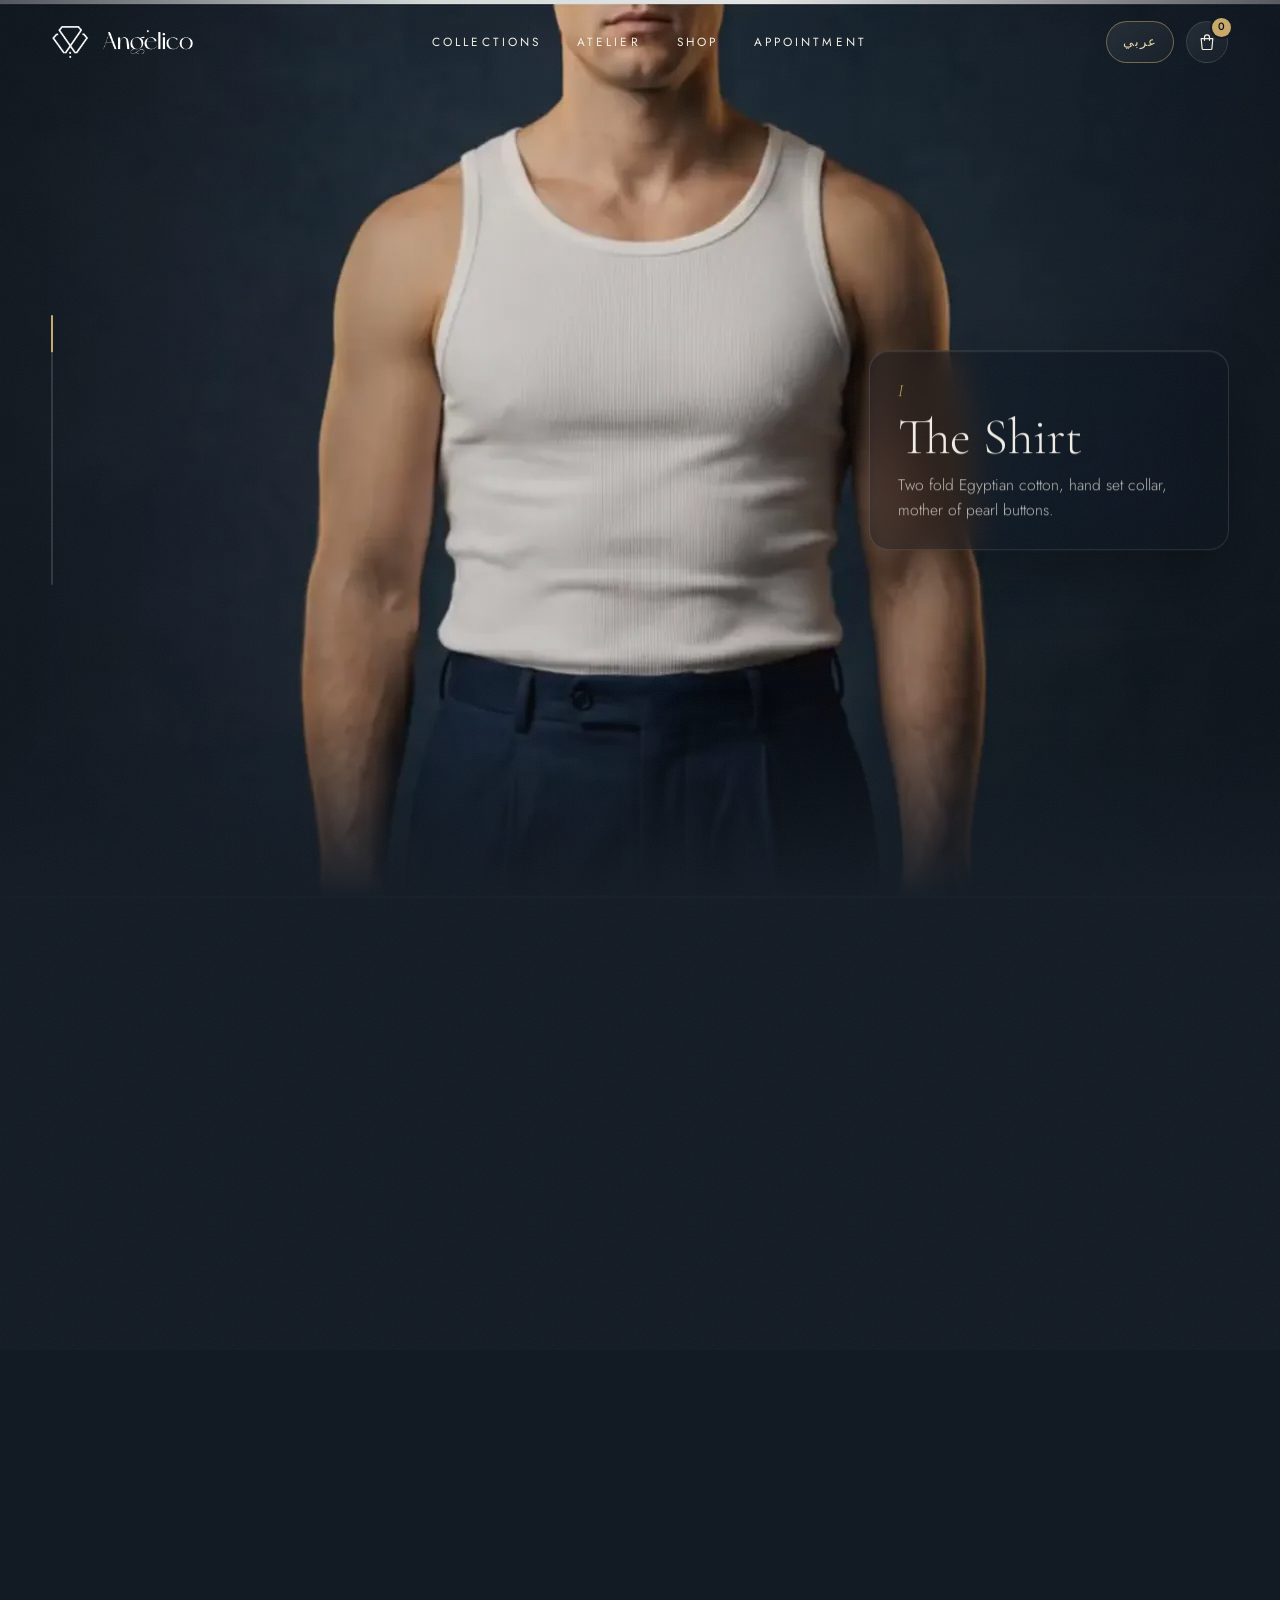
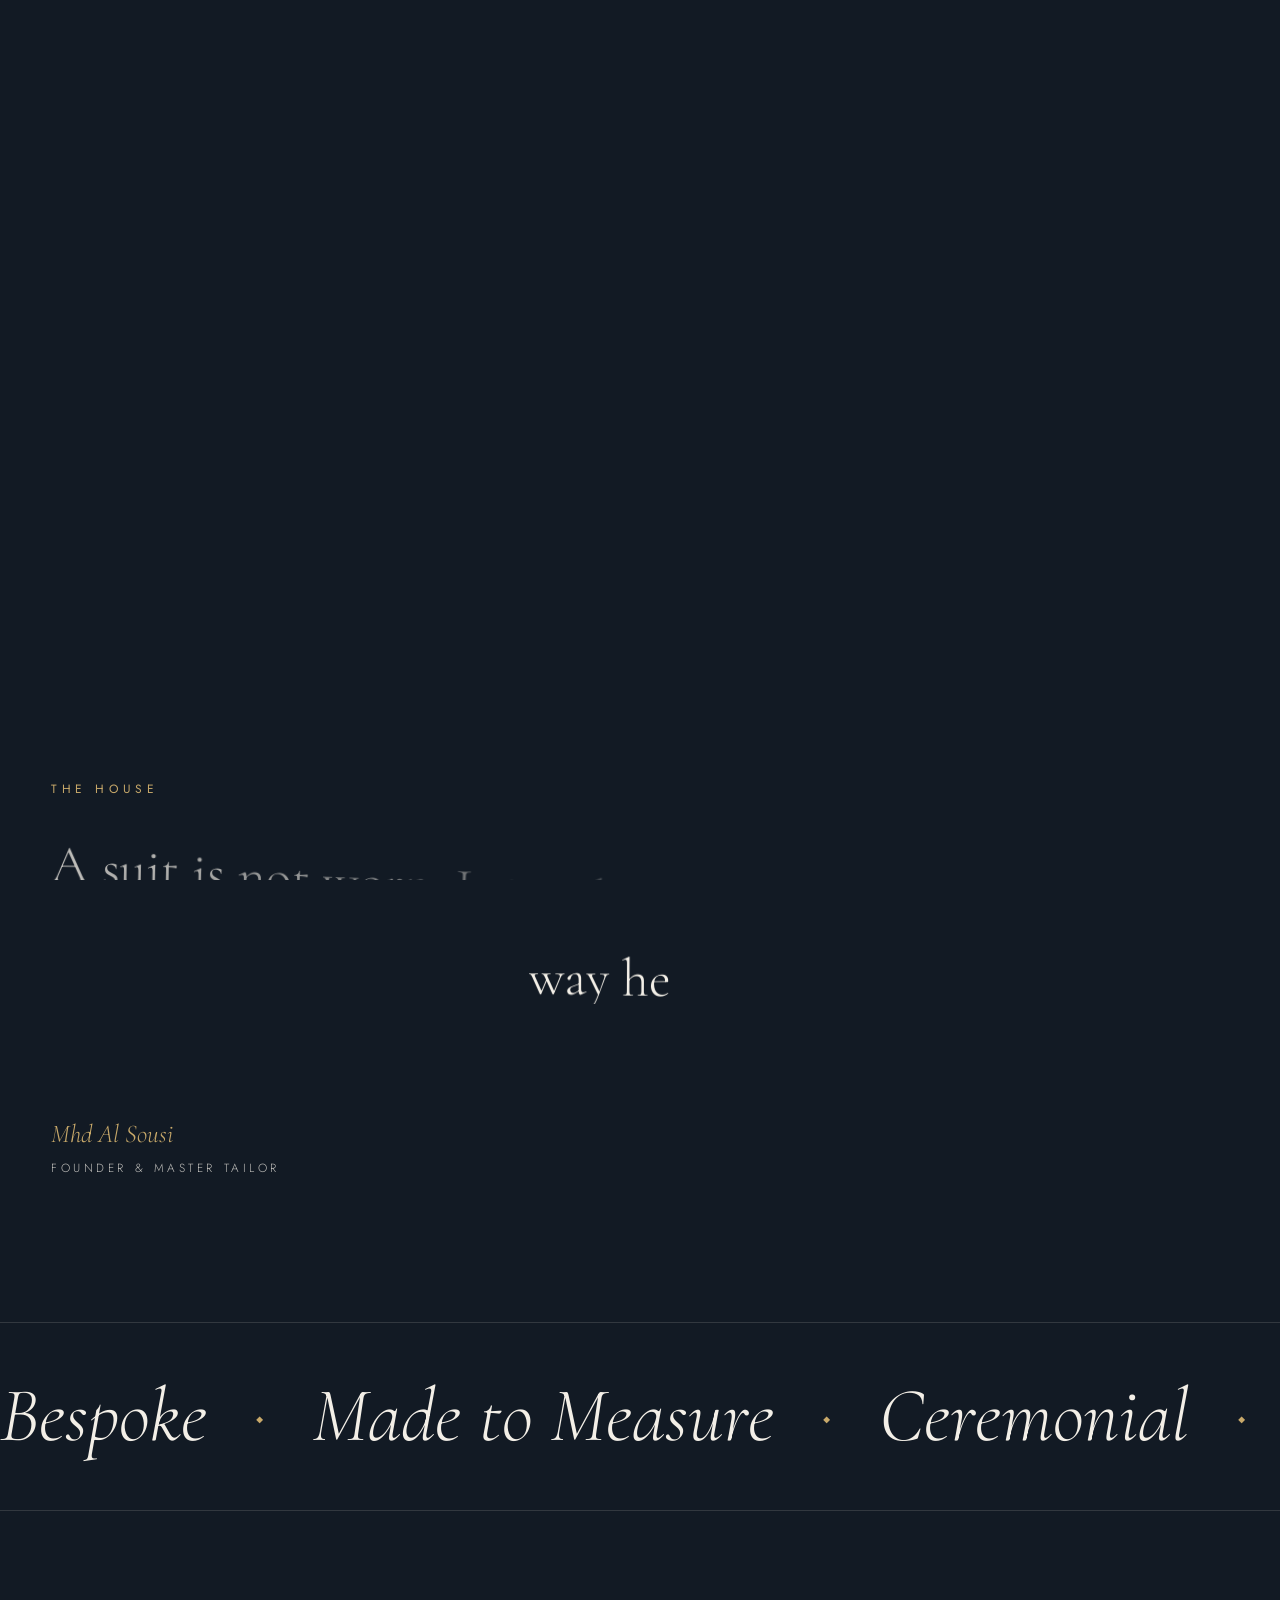
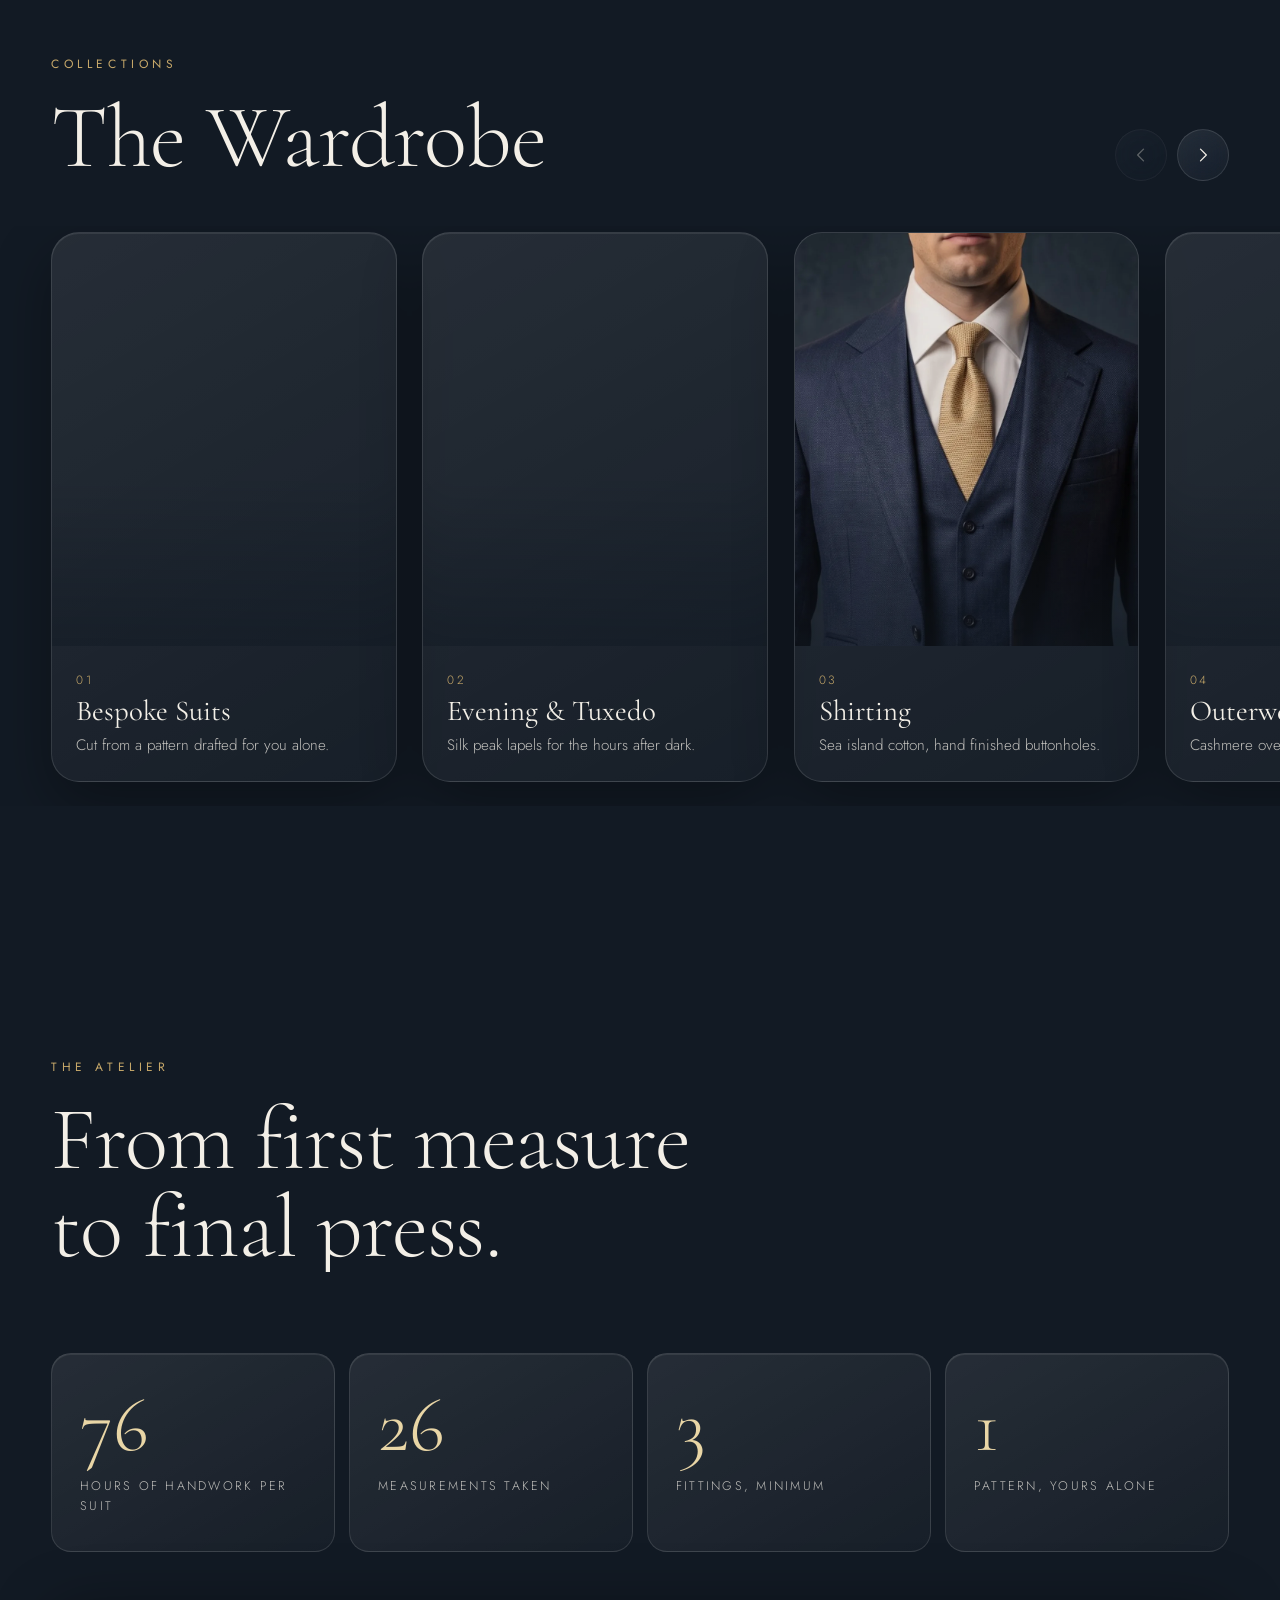
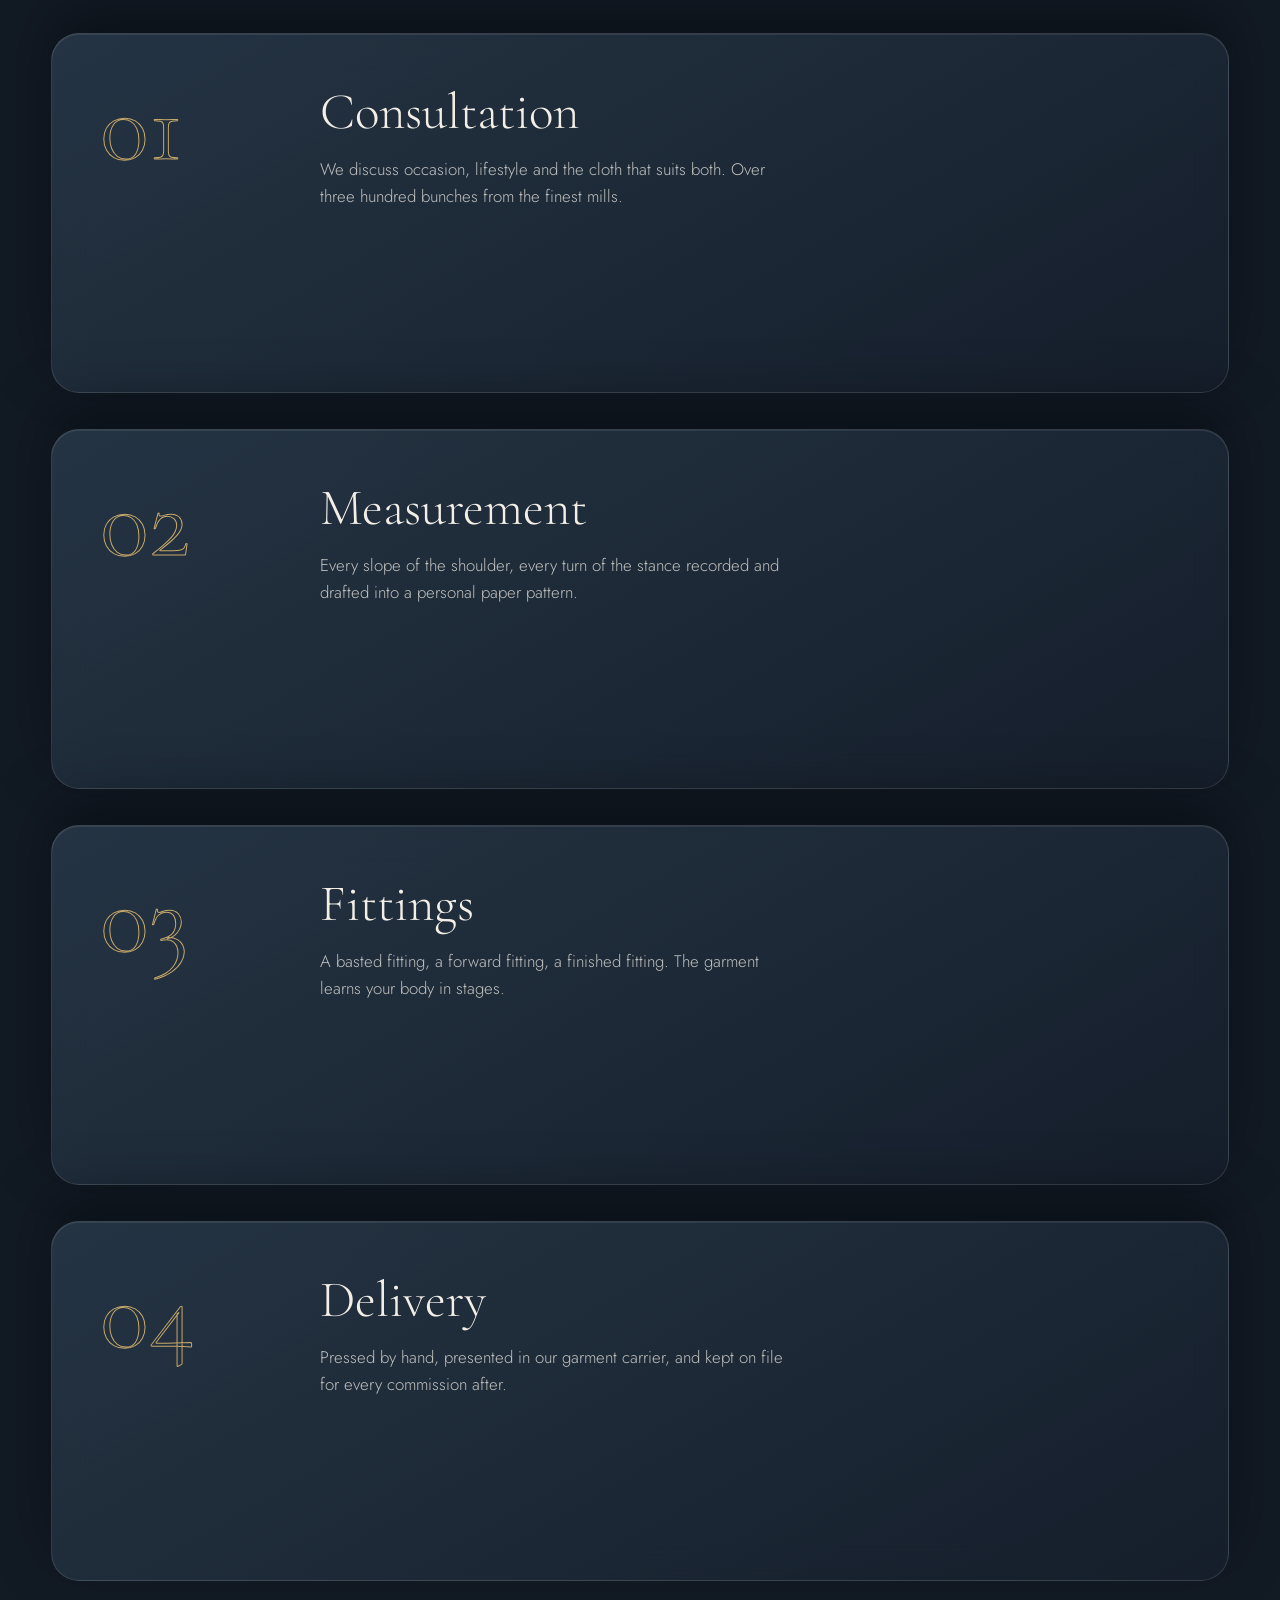
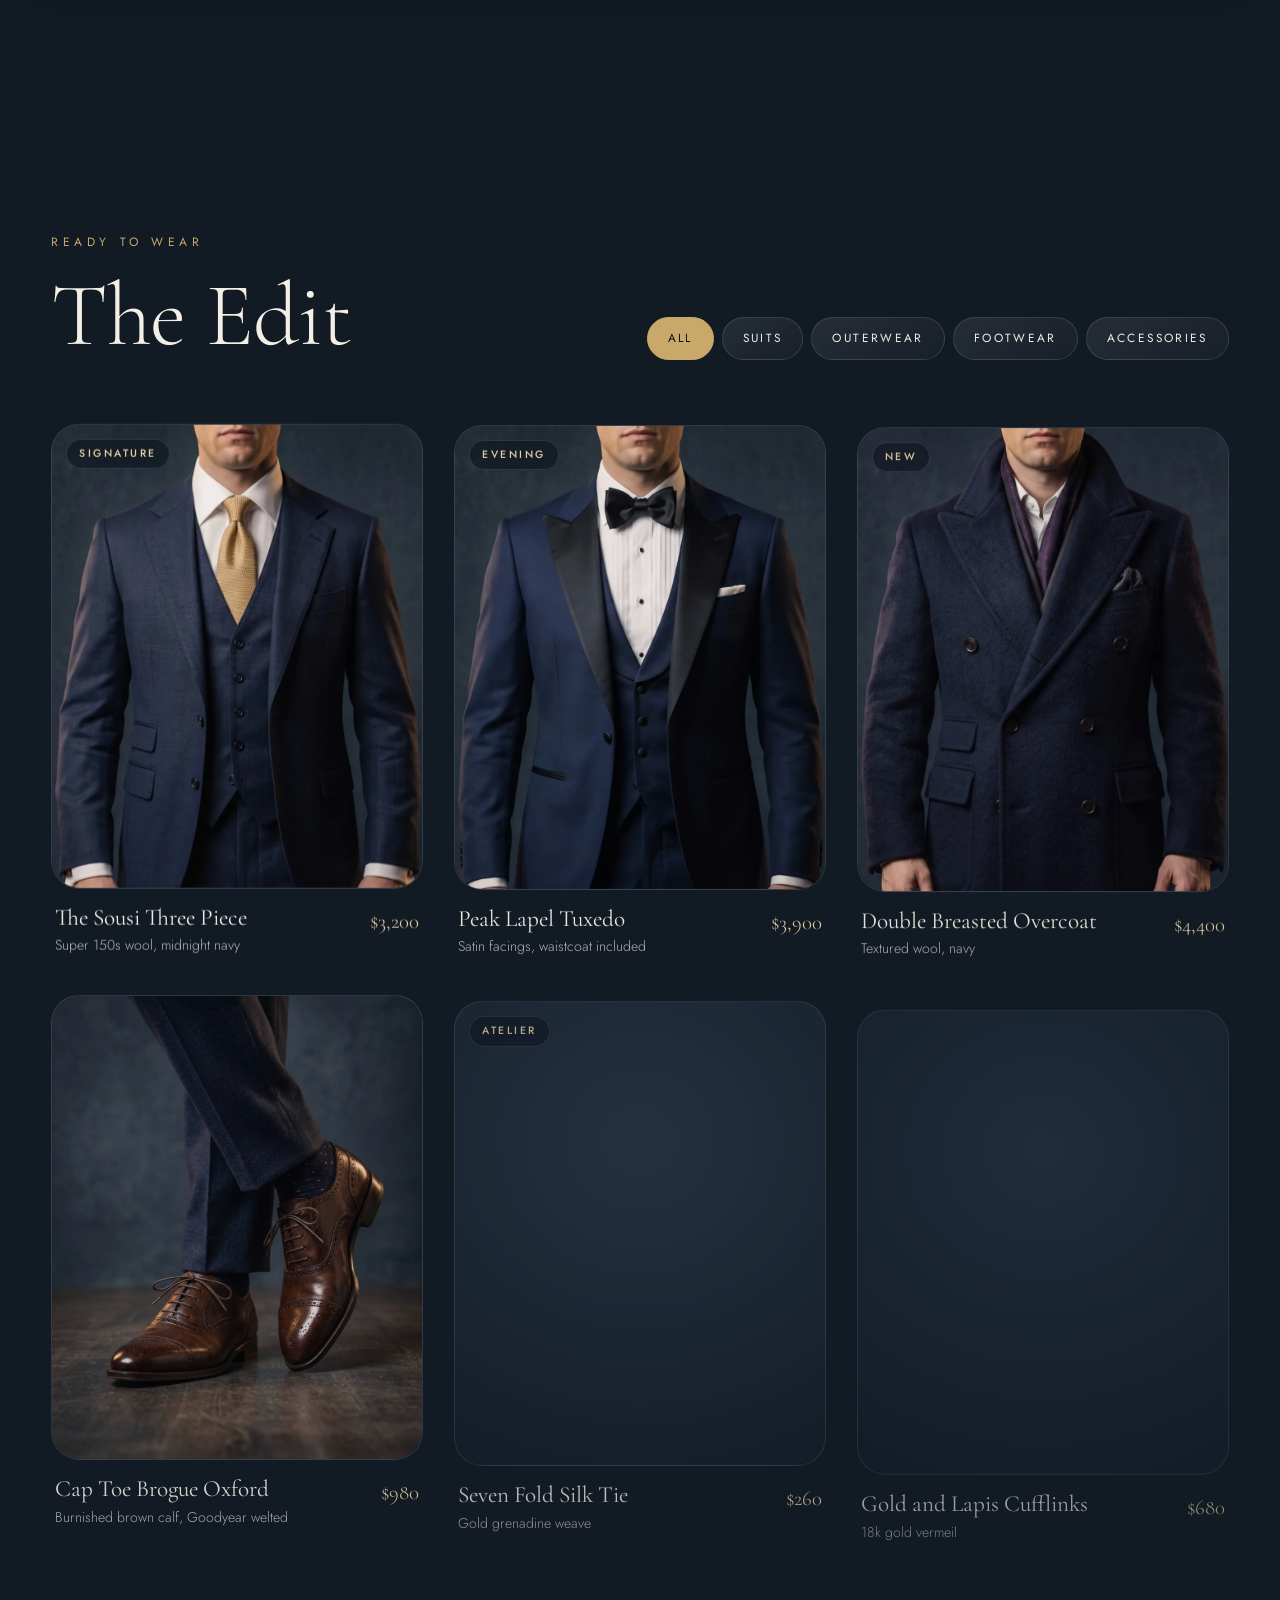
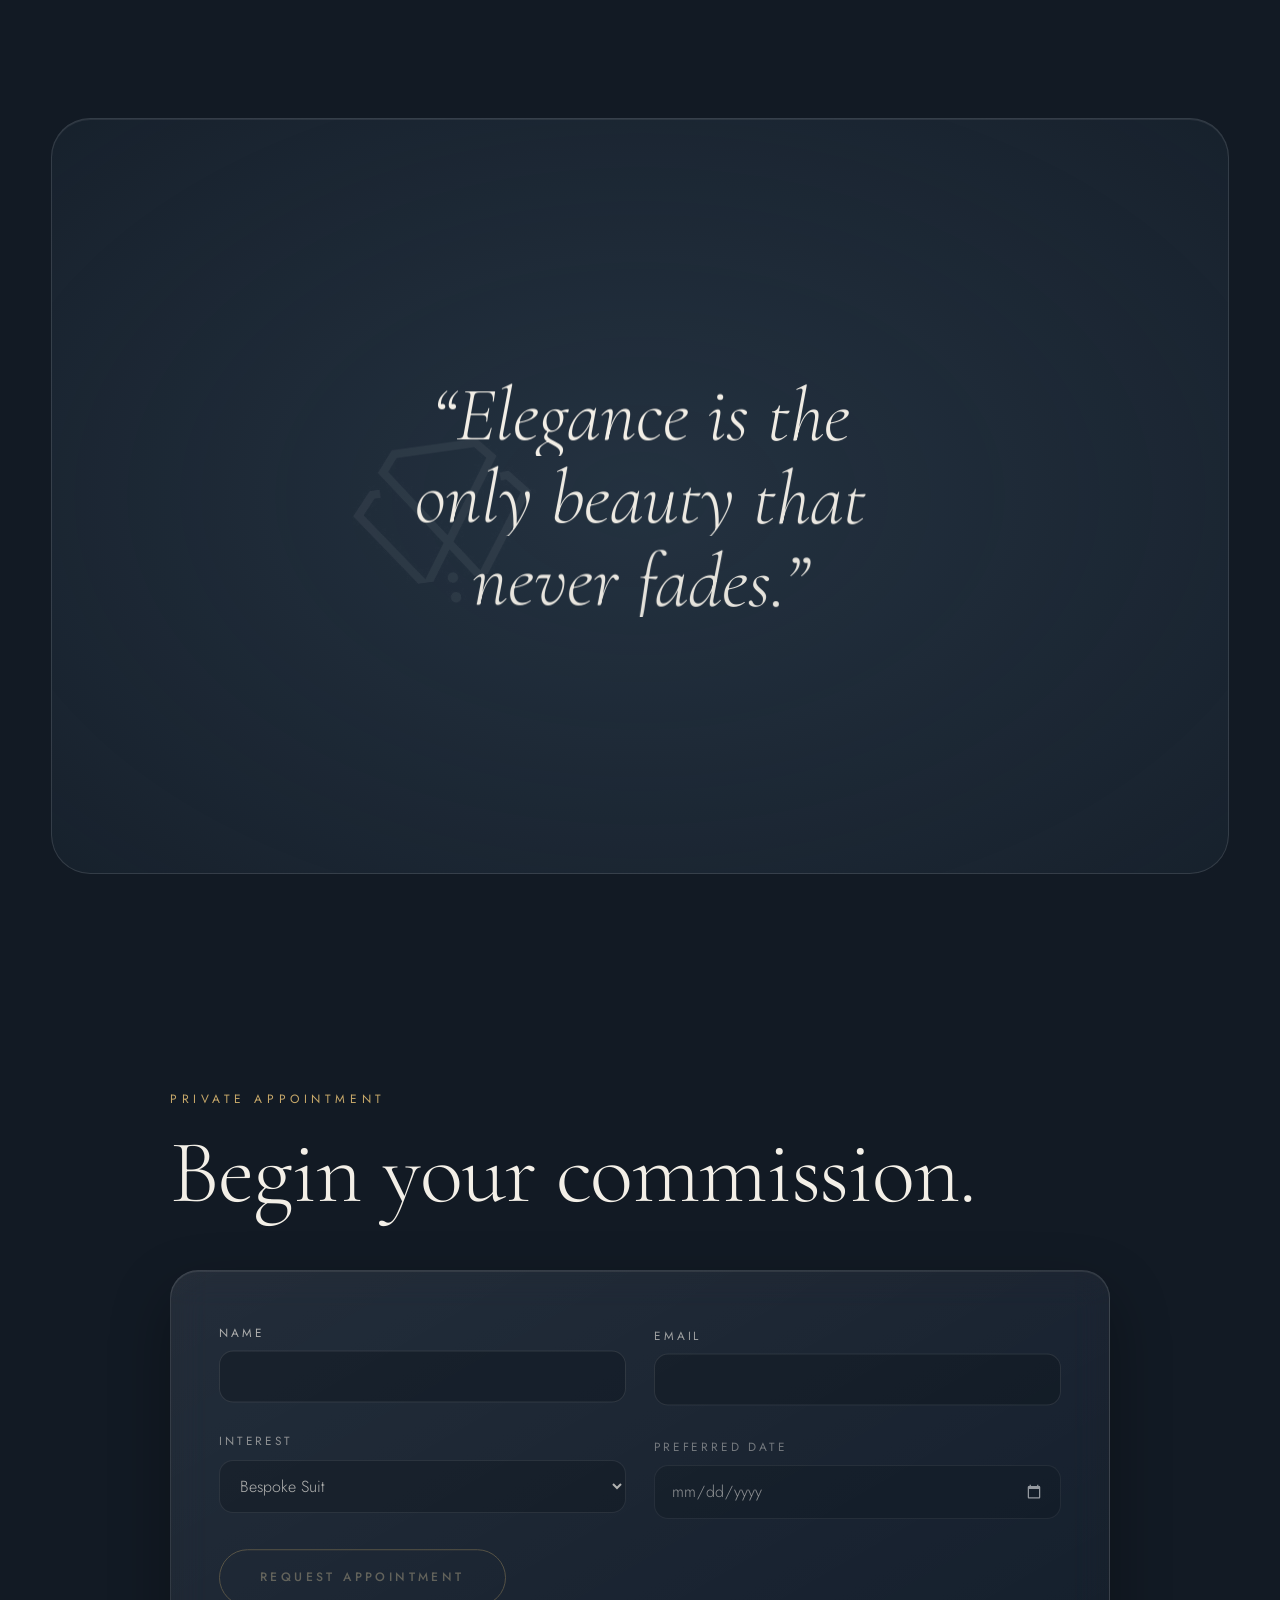
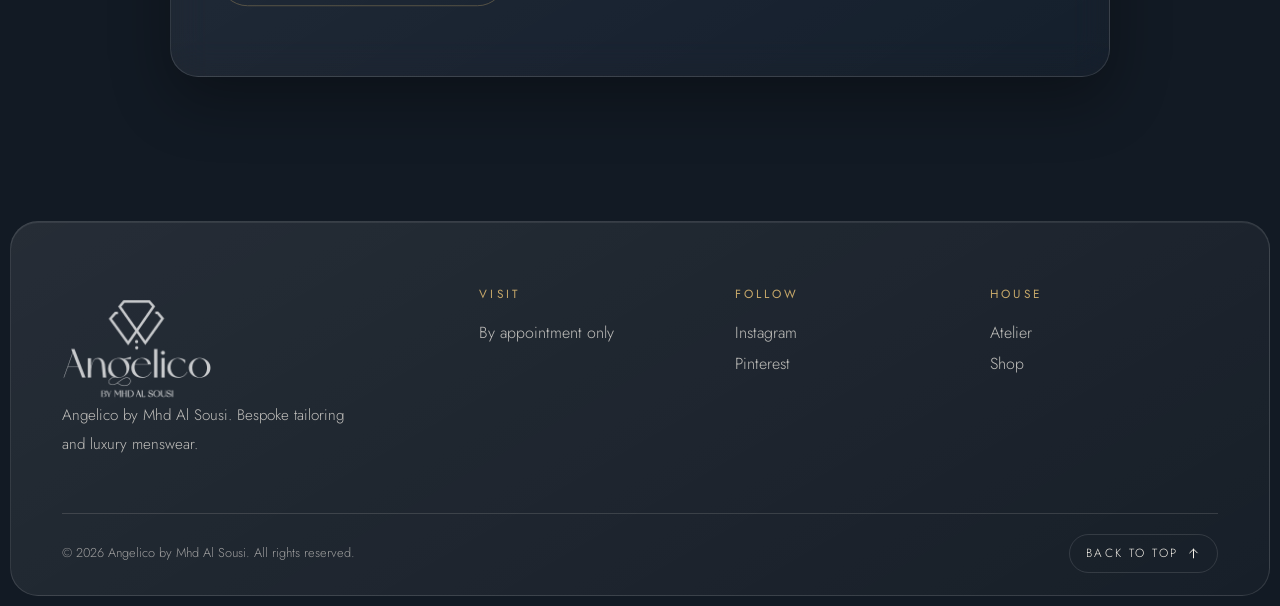
==== commit 6a7c016a: "Redeploy with cache busting versions on scripts and styles Co-Authored-By: Claude Sonnet 5.5 <norepl" ====
--- a/index.html
+++ b/index.html
@@ -12,7 +12,7 @@
   <link rel="preconnect" href="https://fonts.googleapis.com" />
   <link rel="preconnect" href="https://fonts.gstatic.com" crossorigin />
   <link href="https://fonts.googleapis.com/css2?family=Cormorant+Garamond:ital,wght@0,300;0,400;0,500;1,300;1,400&family=Jost:wght@300;400;500&display=swap" rel="stylesheet" />
-  <link rel="stylesheet" href="css/style.css" />
+  <link rel="stylesheet" href="css/style.css?v=202610251535" />
 </head>
 <body class="is-loading">
 
@@ -254,14 +254,14 @@
 
   <div class="toast" role="status" aria-live="polite"></div>
 
-  <script src="js/hero-tour.js"></script>
-  <script src="js/vendor/gsap.min.js"></script>
-  <script src="js/vendor/ScrollTrigger.min.js"></script>
-  <script src="js/vendor/lenis.min.js"></script>
-  <script src="js/supabase-config.js"></script>
-  <script src="js/supabase-lite.js"></script>
-  <script src="js/config.js"></script>
-  <script src="js/content.js"></script>
-  <script src="js/main.js"></script>
+  <script src="js/hero-tour.js?v=202610251535"></script>
+  <script src="js/vendor/gsap.min.js?v=202610251535"></script>
+  <script src="js/vendor/ScrollTrigger.min.js?v=202610251535"></script>
+  <script src="js/vendor/lenis.min.js?v=202610251535"></script>
+  <script src="js/supabase-config.js?v=202610251535"></script>
+  <script src="js/supabase-lite.js?v=202610251535"></script>
+  <script src="js/config.js?v=202610251535"></script>
+  <script src="js/content.js?v=202610251535"></script>
+  <script src="js/main.js?v=202610251535"></script>
 </body>
 </html>
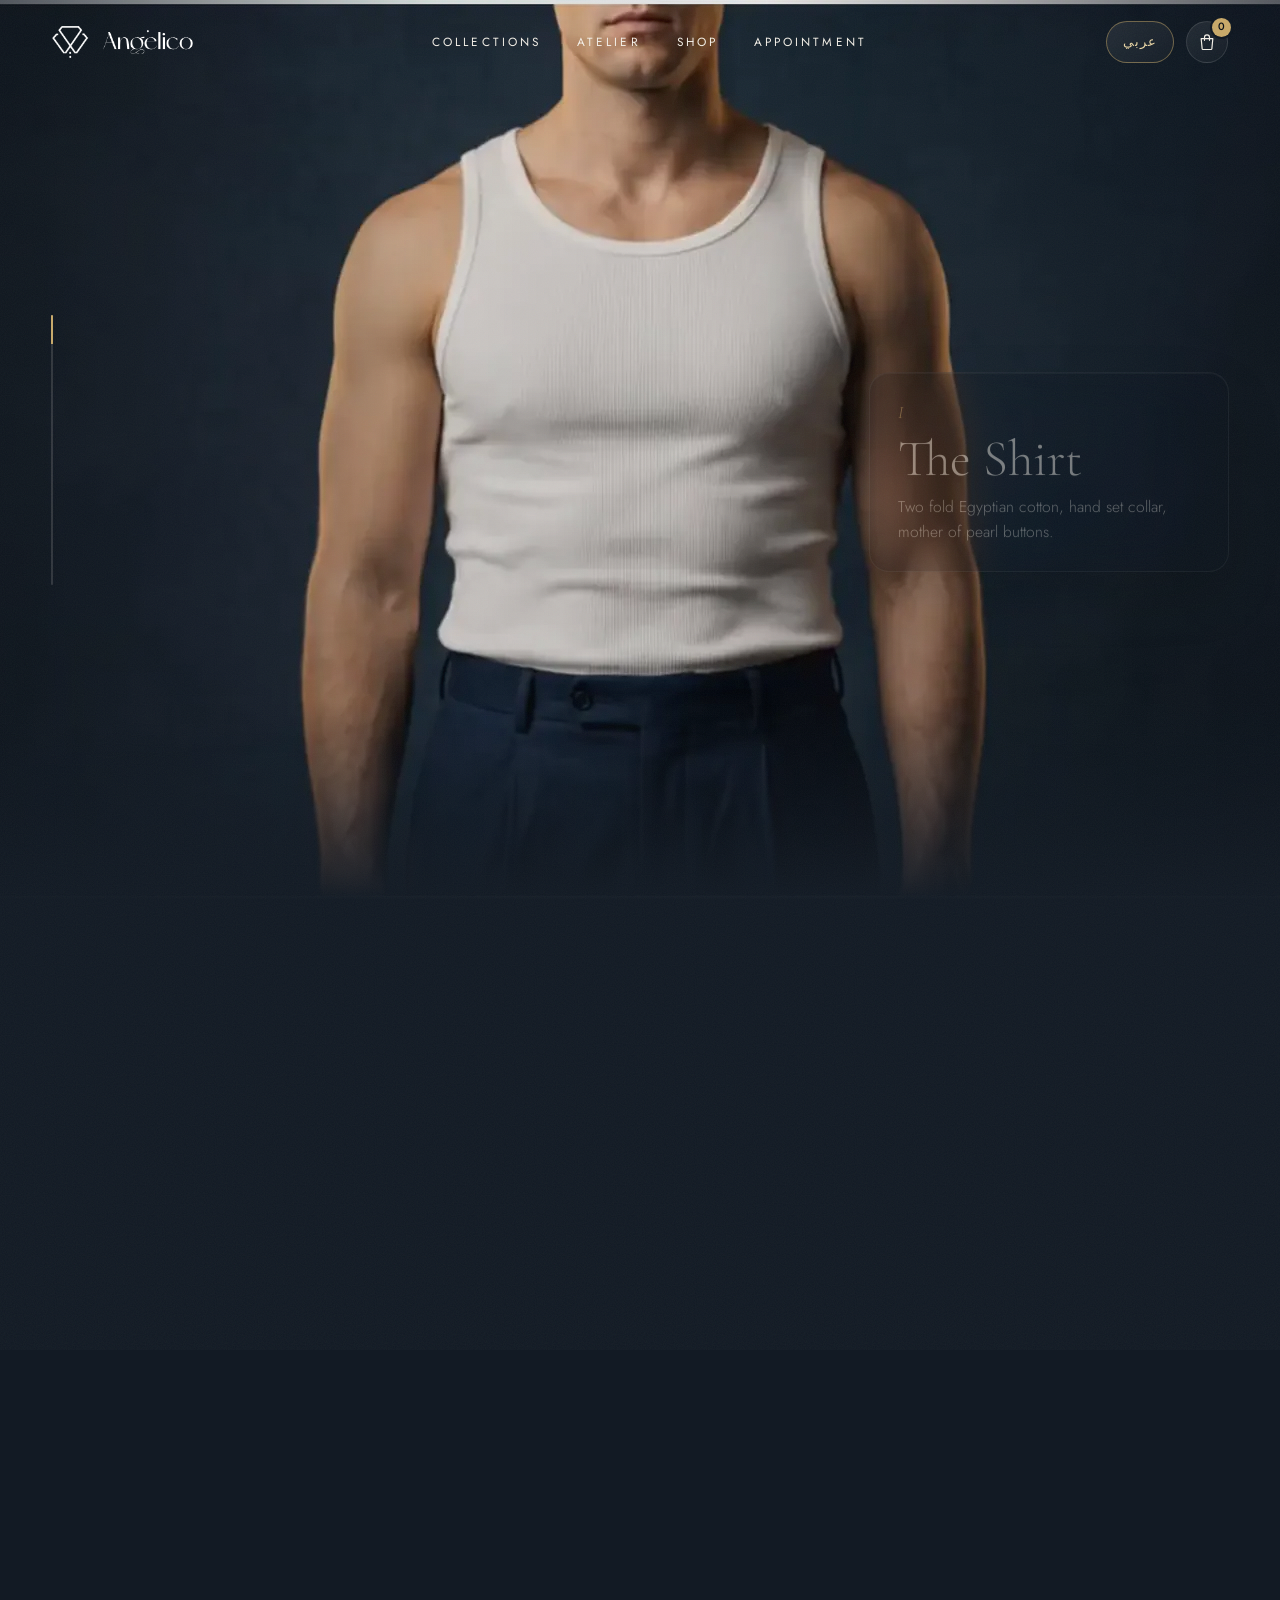
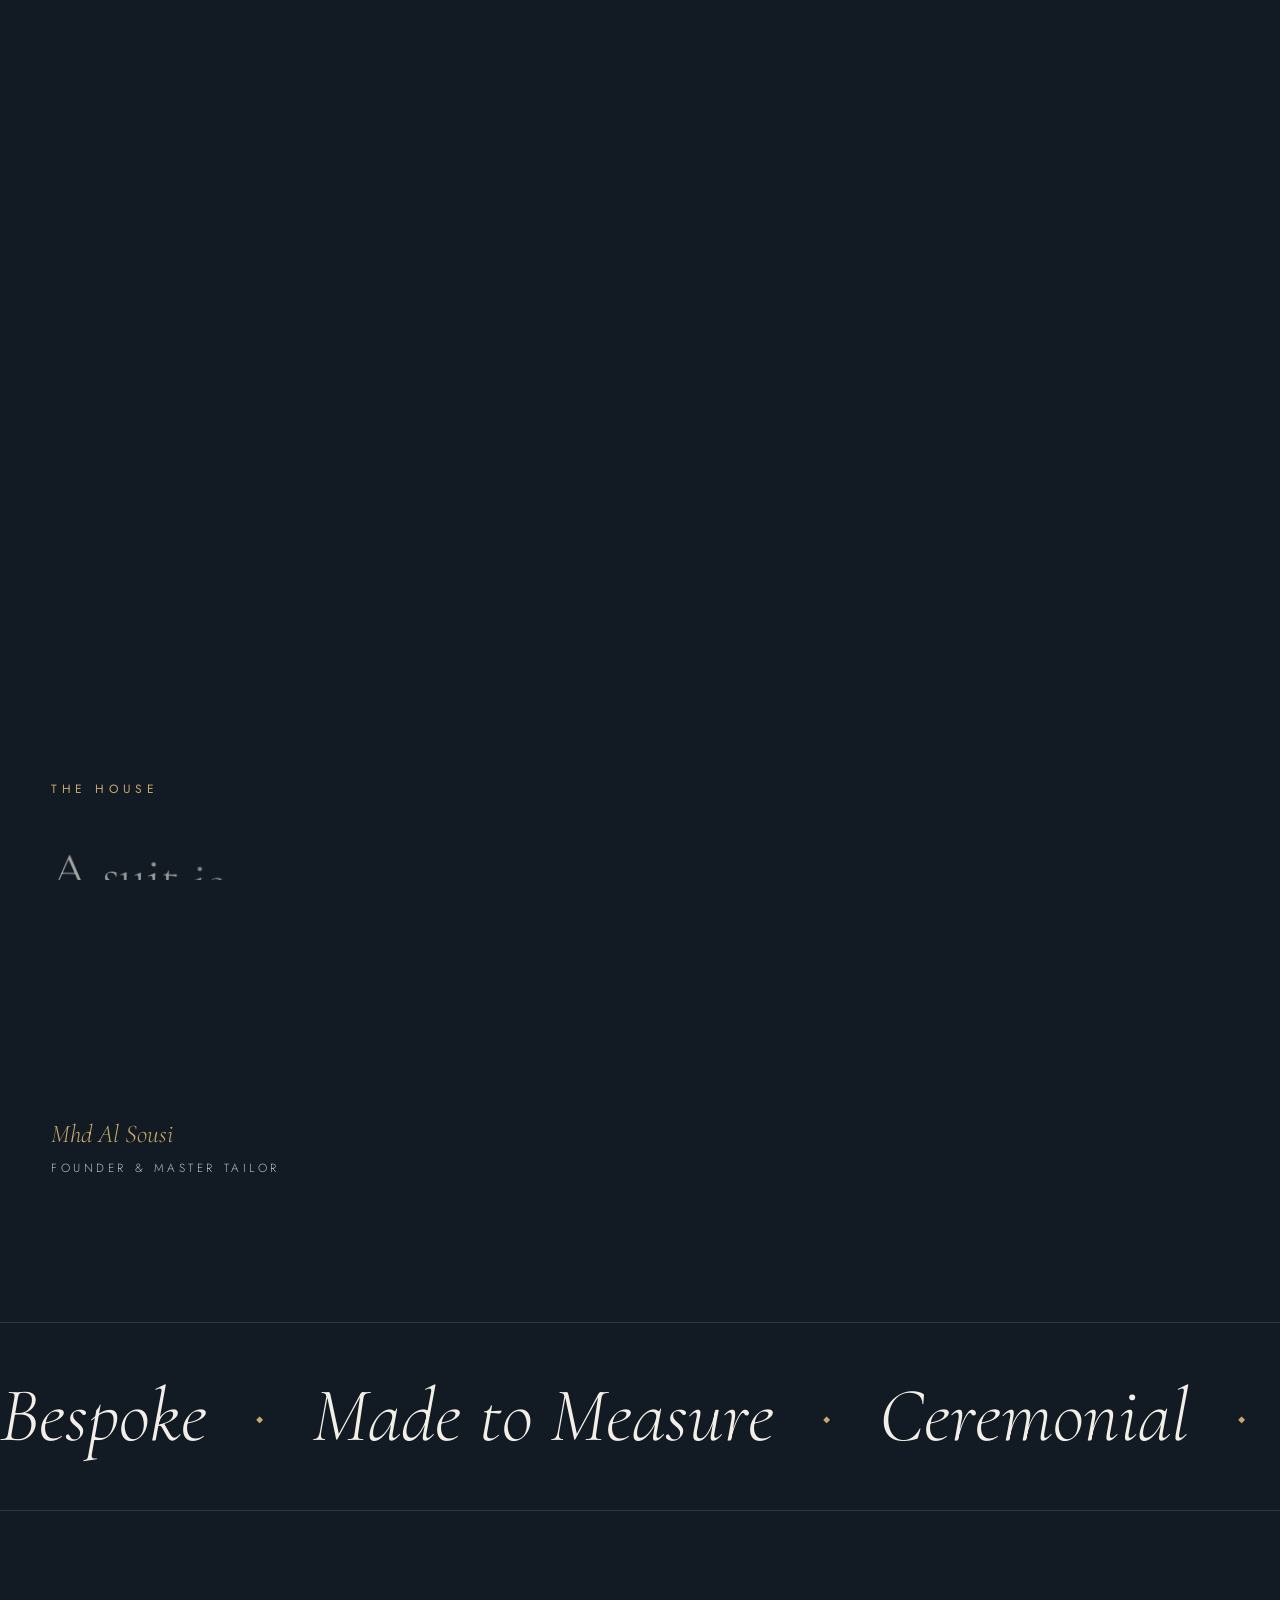
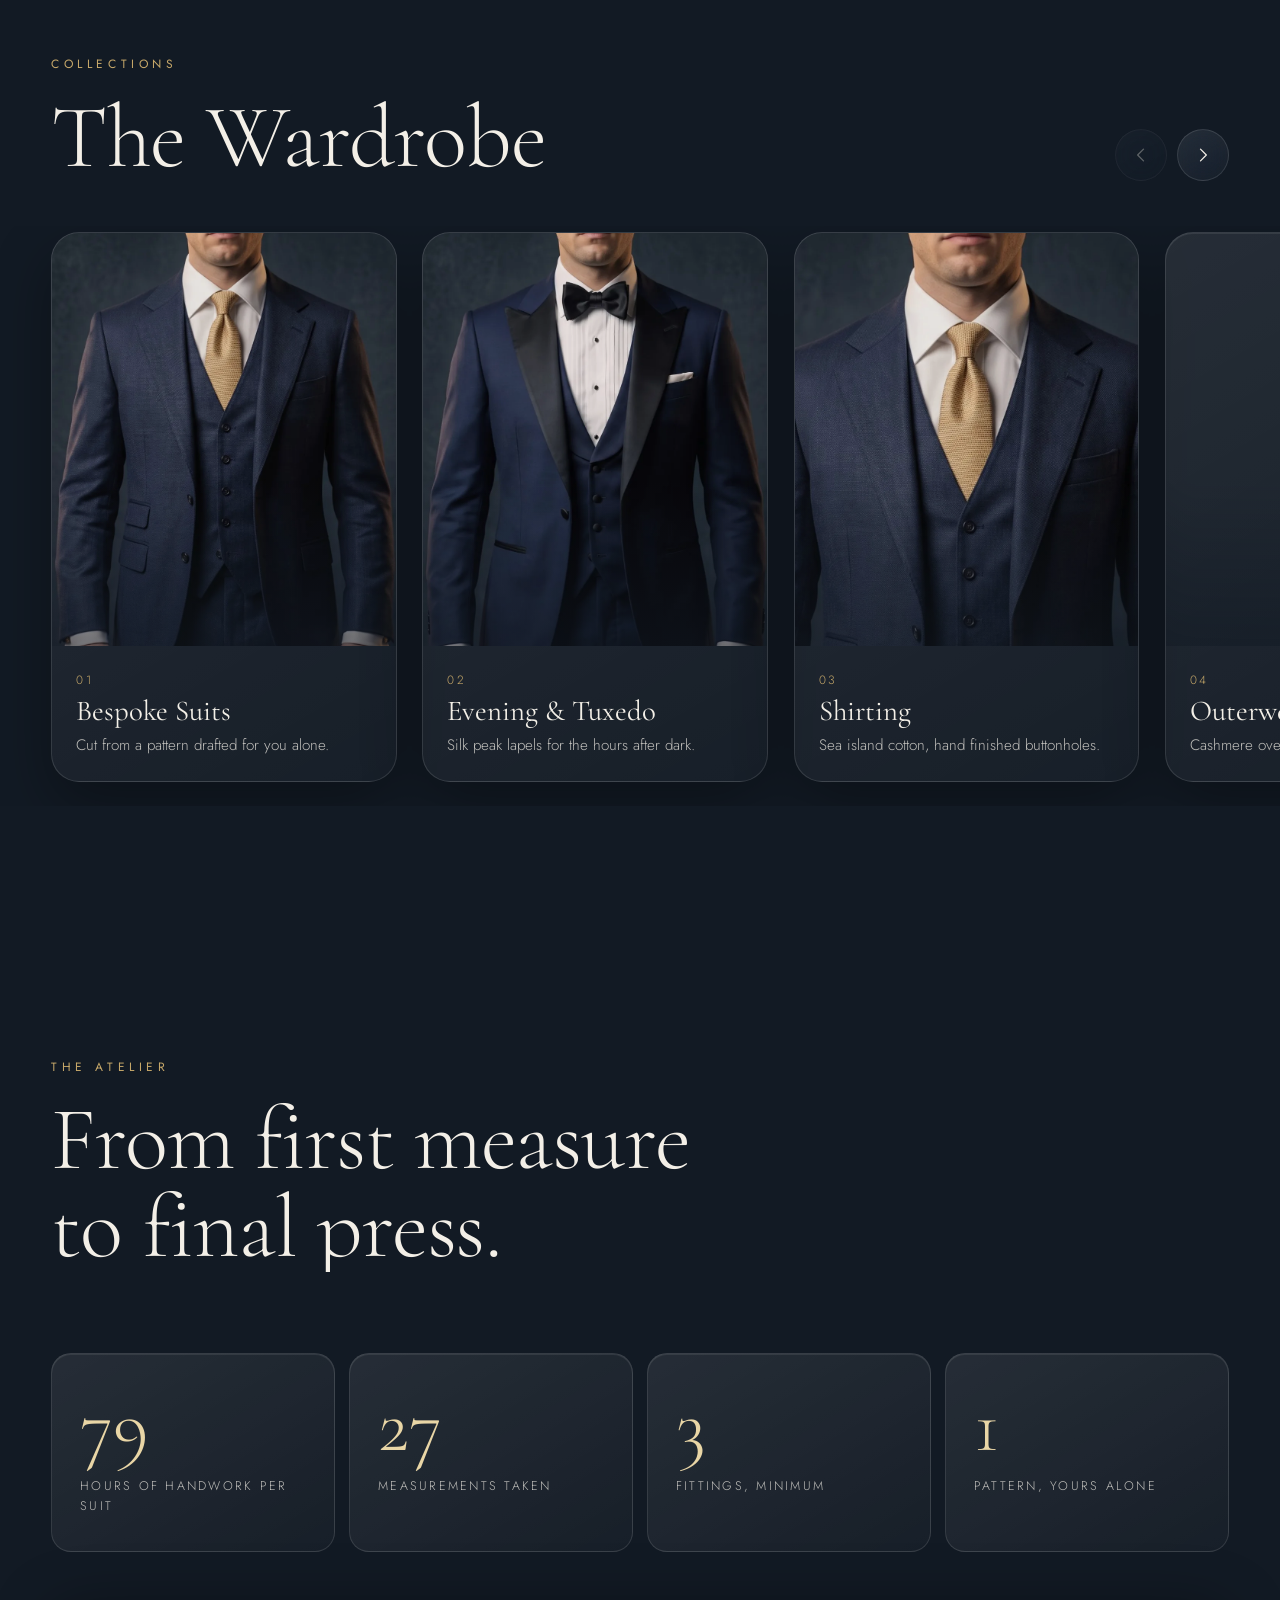
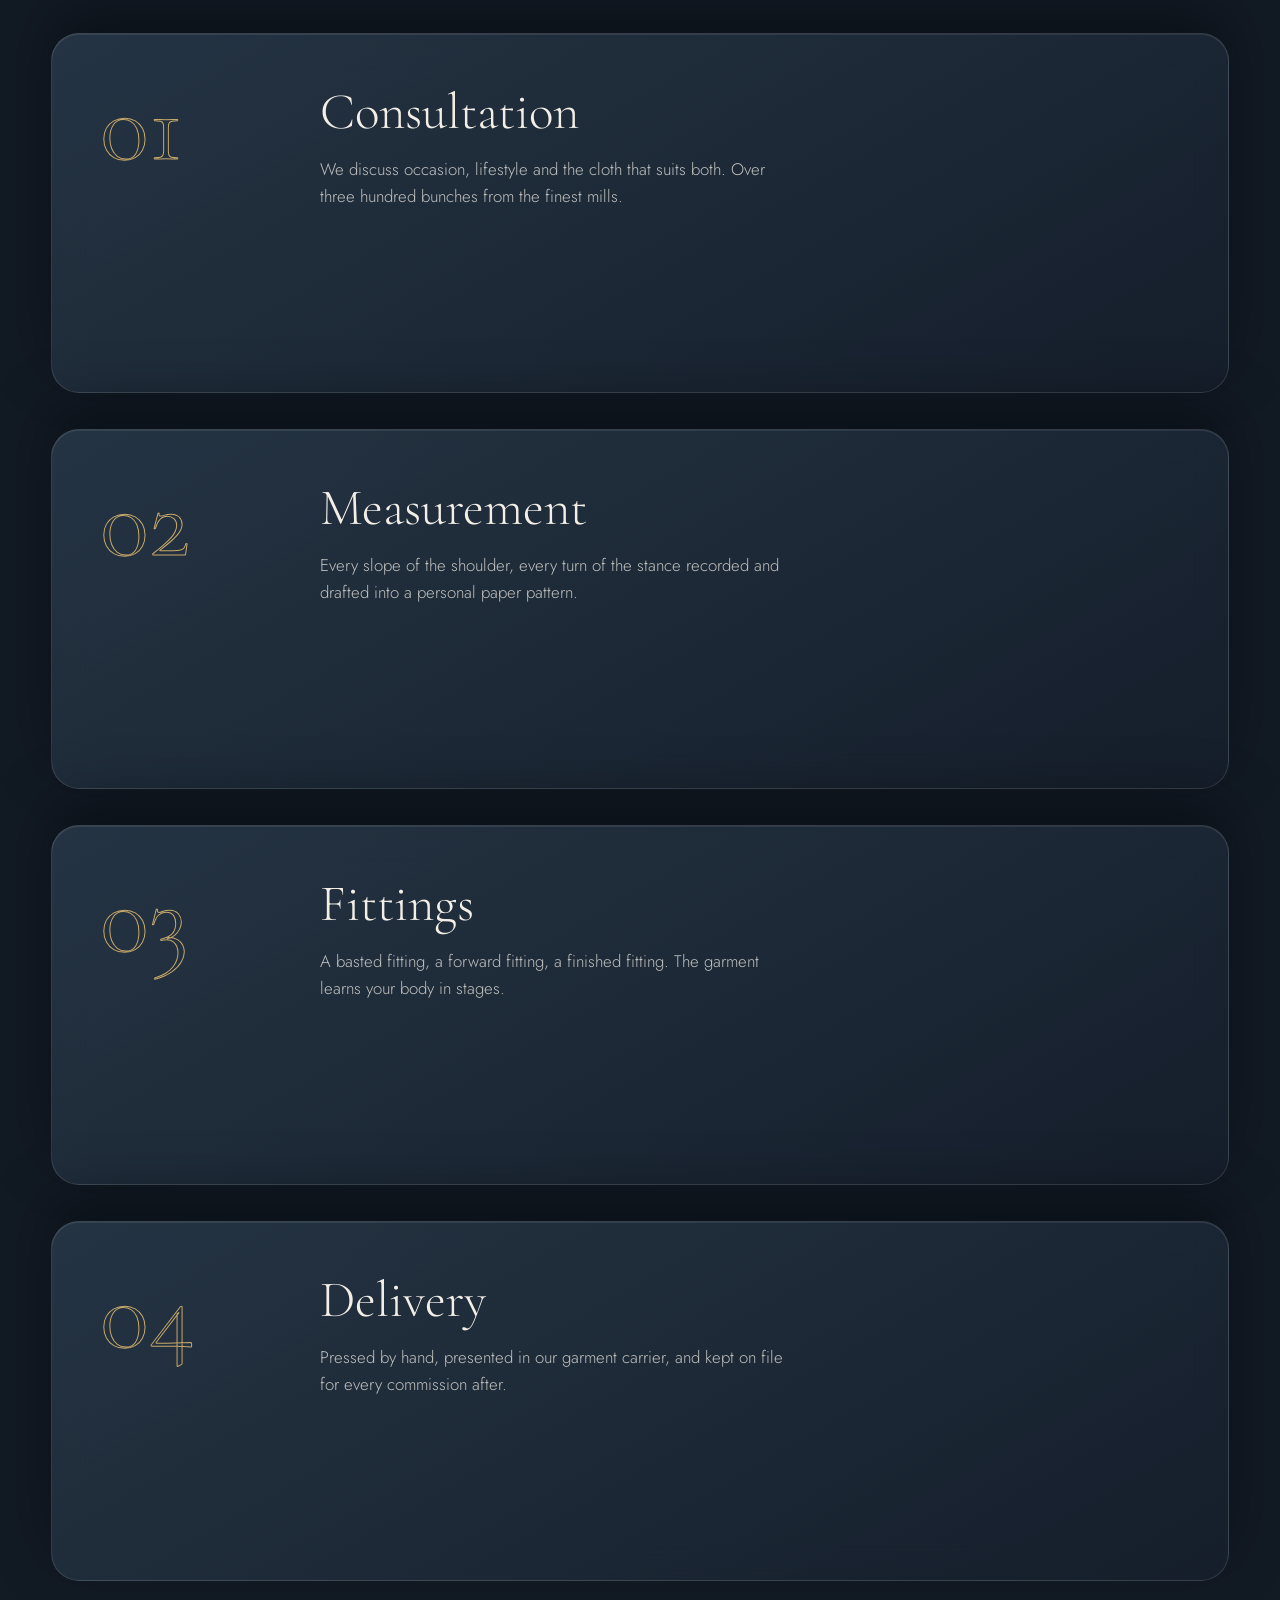
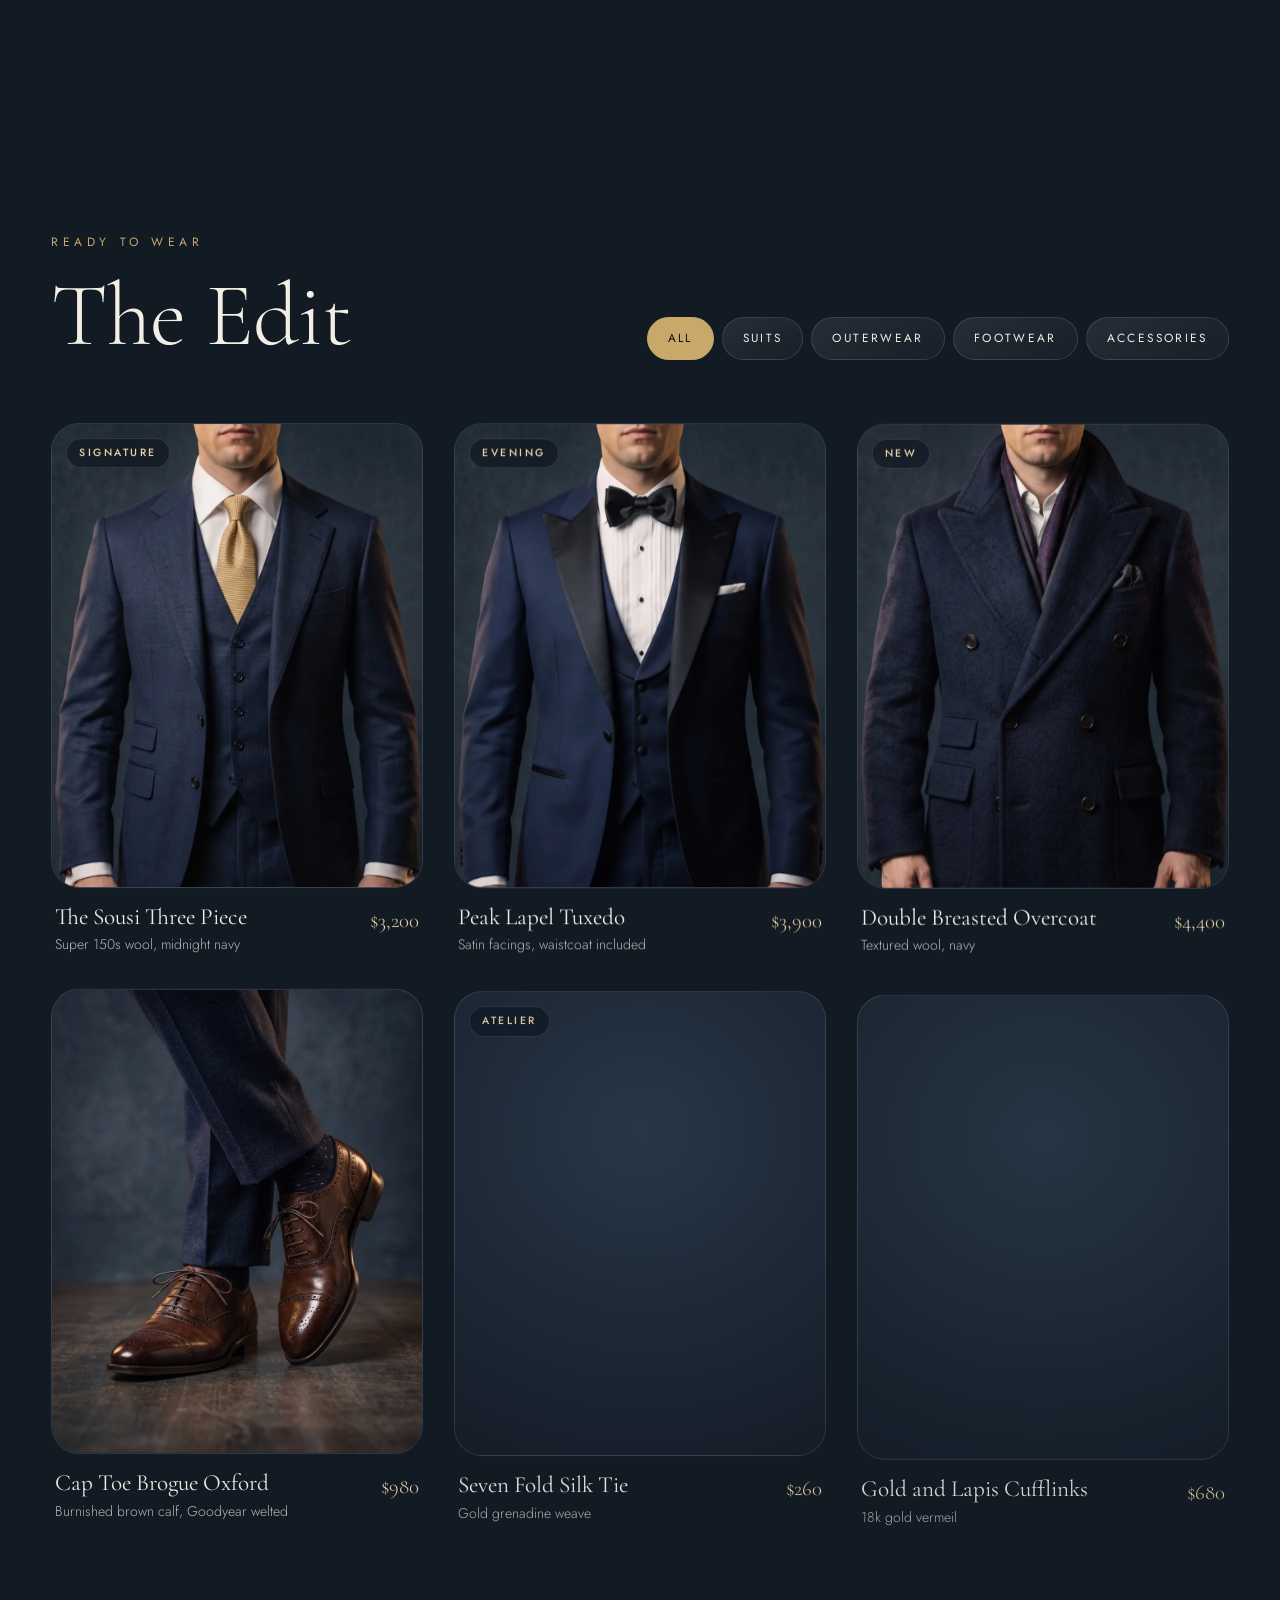
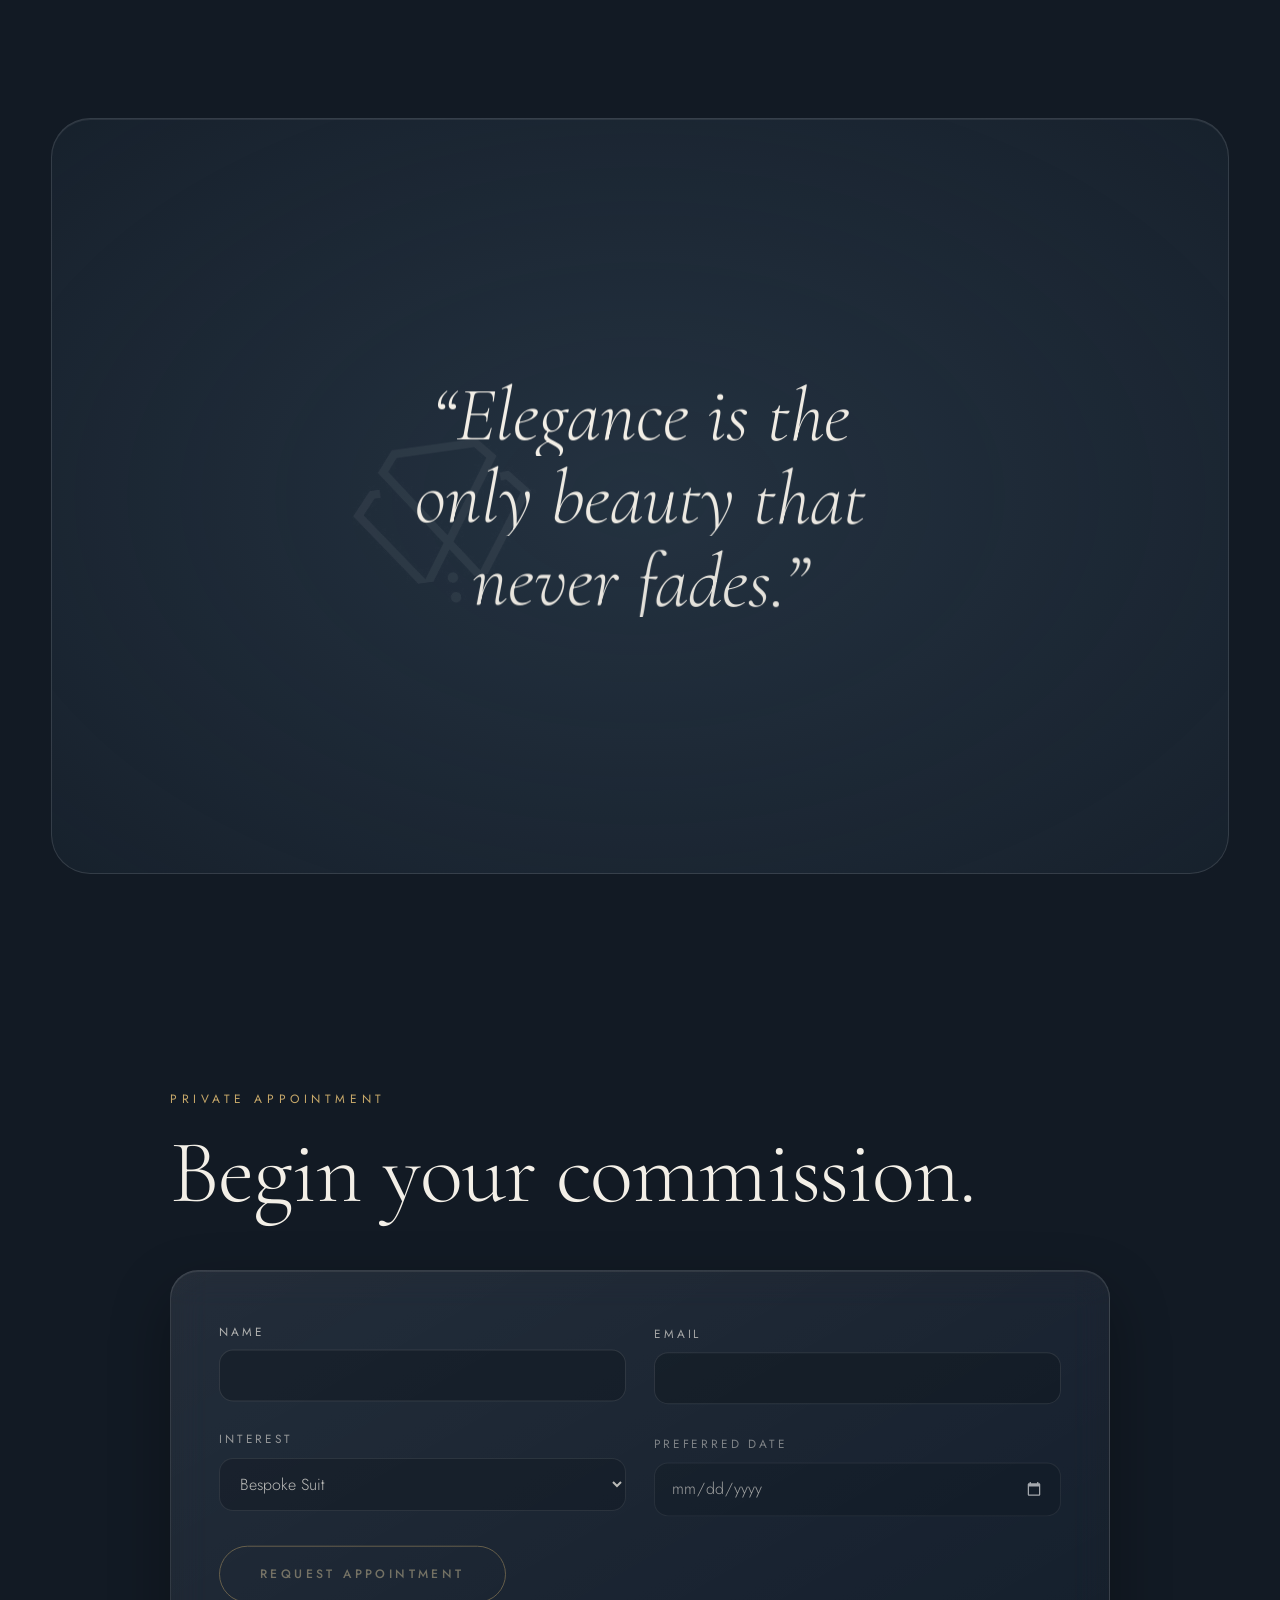
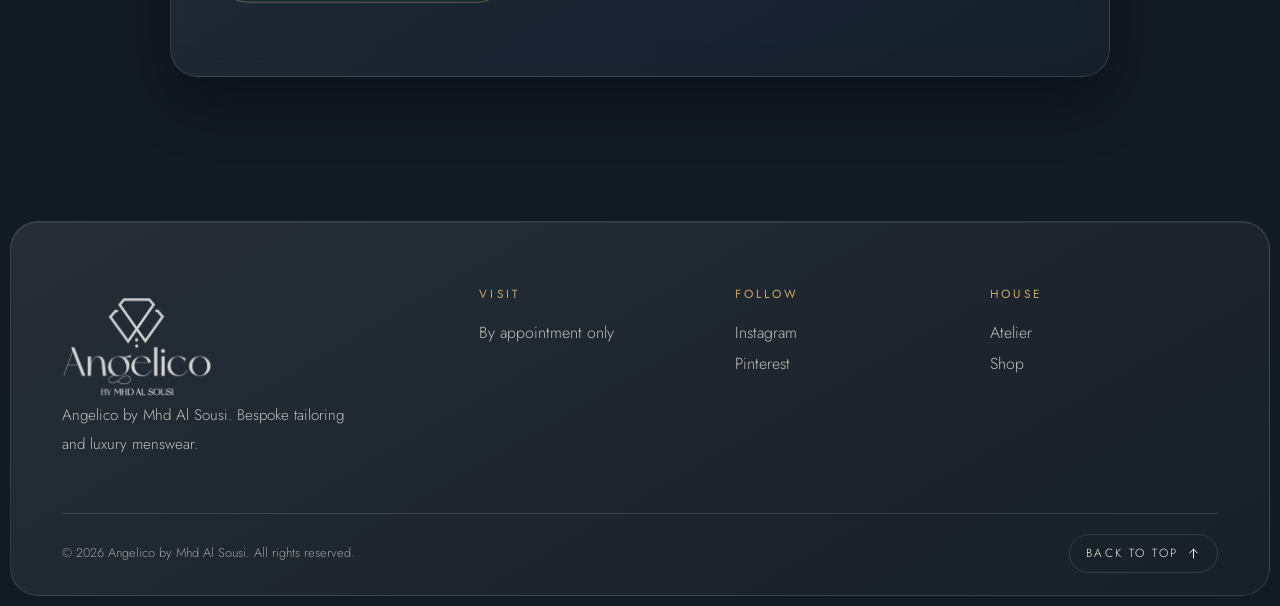
==== commit a17f3895: "Merge 8153a35d5c742095b3b3d92fad6071598194926e into 63651c0f51ab2b8d3bef8bfe876b843a420811b1" ====
--- a/index.html
+++ b/index.html
@@ -12,7 +12,7 @@
   <link rel="preconnect" href="https://fonts.googleapis.com" />
   <link rel="preconnect" href="https://fonts.gstatic.com" crossorigin />
   <link href="https://fonts.googleapis.com/css2?family=Cormorant+Garamond:ital,wght@0,300;0,400;0,500;1,300;1,400&family=Jost:wght@300;400;500&display=swap" rel="stylesheet" />
-  <link rel="stylesheet" href="css/style.css?v=202610251535" />
+  <link rel="stylesheet" href="css/style.css" />
 </head>
 <body class="is-loading">
 
@@ -254,14 +254,14 @@
 
   <div class="toast" role="status" aria-live="polite"></div>
 
-  <script src="js/hero-tour.js?v=202610251535"></script>
-  <script src="js/vendor/gsap.min.js?v=202610251535"></script>
-  <script src="js/vendor/ScrollTrigger.min.js?v=202610251535"></script>
-  <script src="js/vendor/lenis.min.js?v=202610251535"></script>
-  <script src="js/supabase-config.js?v=202610251535"></script>
-  <script src="js/supabase-lite.js?v=202610251535"></script>
-  <script src="js/config.js?v=202610251535"></script>
-  <script src="js/content.js?v=202610251535"></script>
-  <script src="js/main.js?v=202610251535"></script>
+  <script src="js/hero-tour.js"></script>
+  <script src="js/vendor/gsap.min.js"></script>
+  <script src="js/vendor/ScrollTrigger.min.js"></script>
+  <script src="js/vendor/lenis.min.js"></script>
+  <script src="js/supabase-config.js"></script>
+  <script src="js/supabase-lite.js"></script>
+  <script src="js/config.js"></script>
+  <script src="js/content.js"></script>
+  <script src="js/main.js"></script>
 </body>
 </html>
--- a/css/style.css
+++ b/css/style.css
@@ -311,7 +311,7 @@
   border-radius: var(--r-xl); overflow: hidden;
   border: 1px solid var(--glass-border); background: var(--glass);
   box-shadow: var(--glass-hi), var(--shadow);
-  transition: border-color .6s var(--ease), transform .6s var(--ease);
+  transition: border-color .6s var(--ease); /* never transition transform here, GSAP animates it */
 }
 .card:hover { border-color: rgba(200, 169, 106, 0.5); }
 .card__art { aspect-ratio: 5 / 6; display: grid; place-items: center; position: relative; overflow: hidden; }
@@ -375,8 +375,8 @@
   border: 1px solid var(--glass-border);
   isolation: isolate;
 }
-.product__media img { position: absolute; inset: 0; width: 100%; height: 100%; object-fit: cover; transition: transform 1.4s var(--ease); }
-.product:hover .product__media img { transform: scale(1.05); }
+.product__media img { position: absolute; inset: 0; width: 100%; height: 100%; object-fit: cover; transition: scale 1.4s var(--ease); } /* scale, not transform: GSAP tilts the photo with transform */
+.product:hover .product__media img { scale: 1.05; }
 .product__tag {
   position: absolute; top: 14px; inset-inline-start: 14px; z-index: 2;
   padding: 6px 12px; border-radius: 999px;
